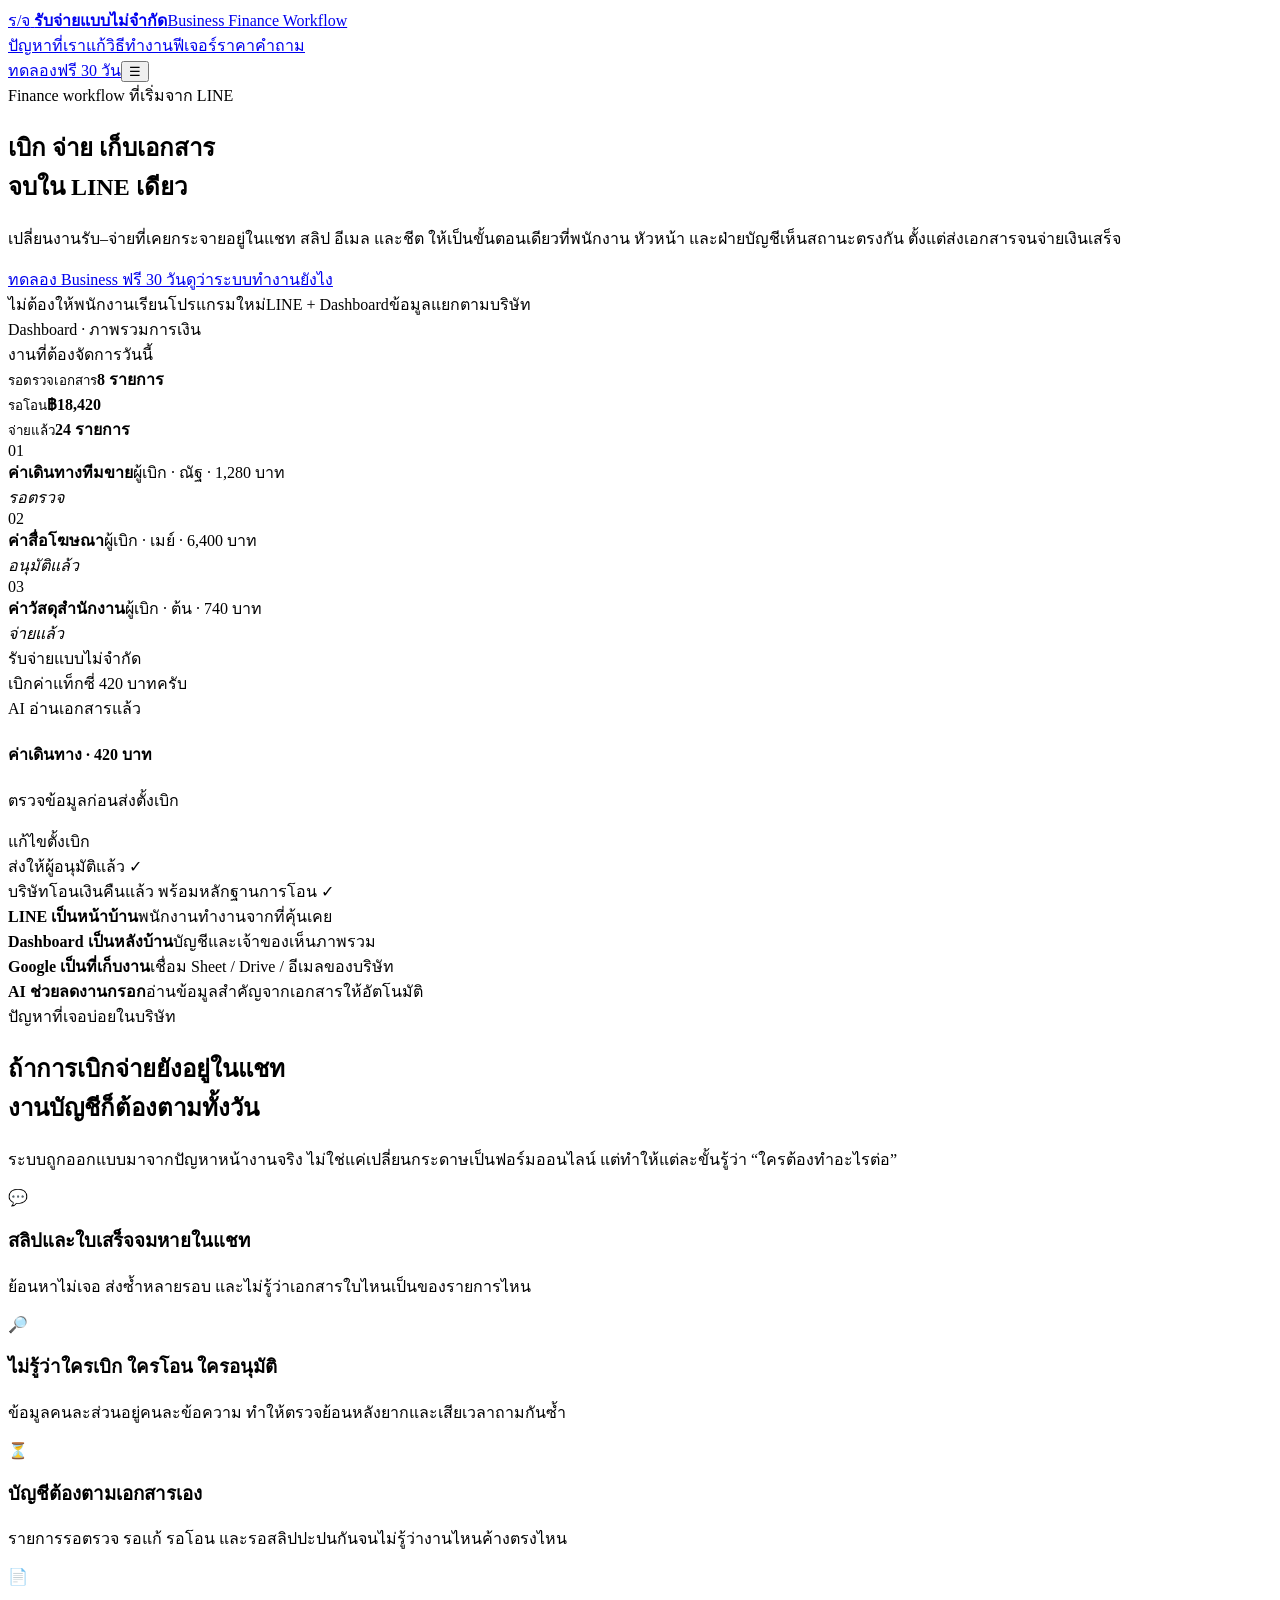
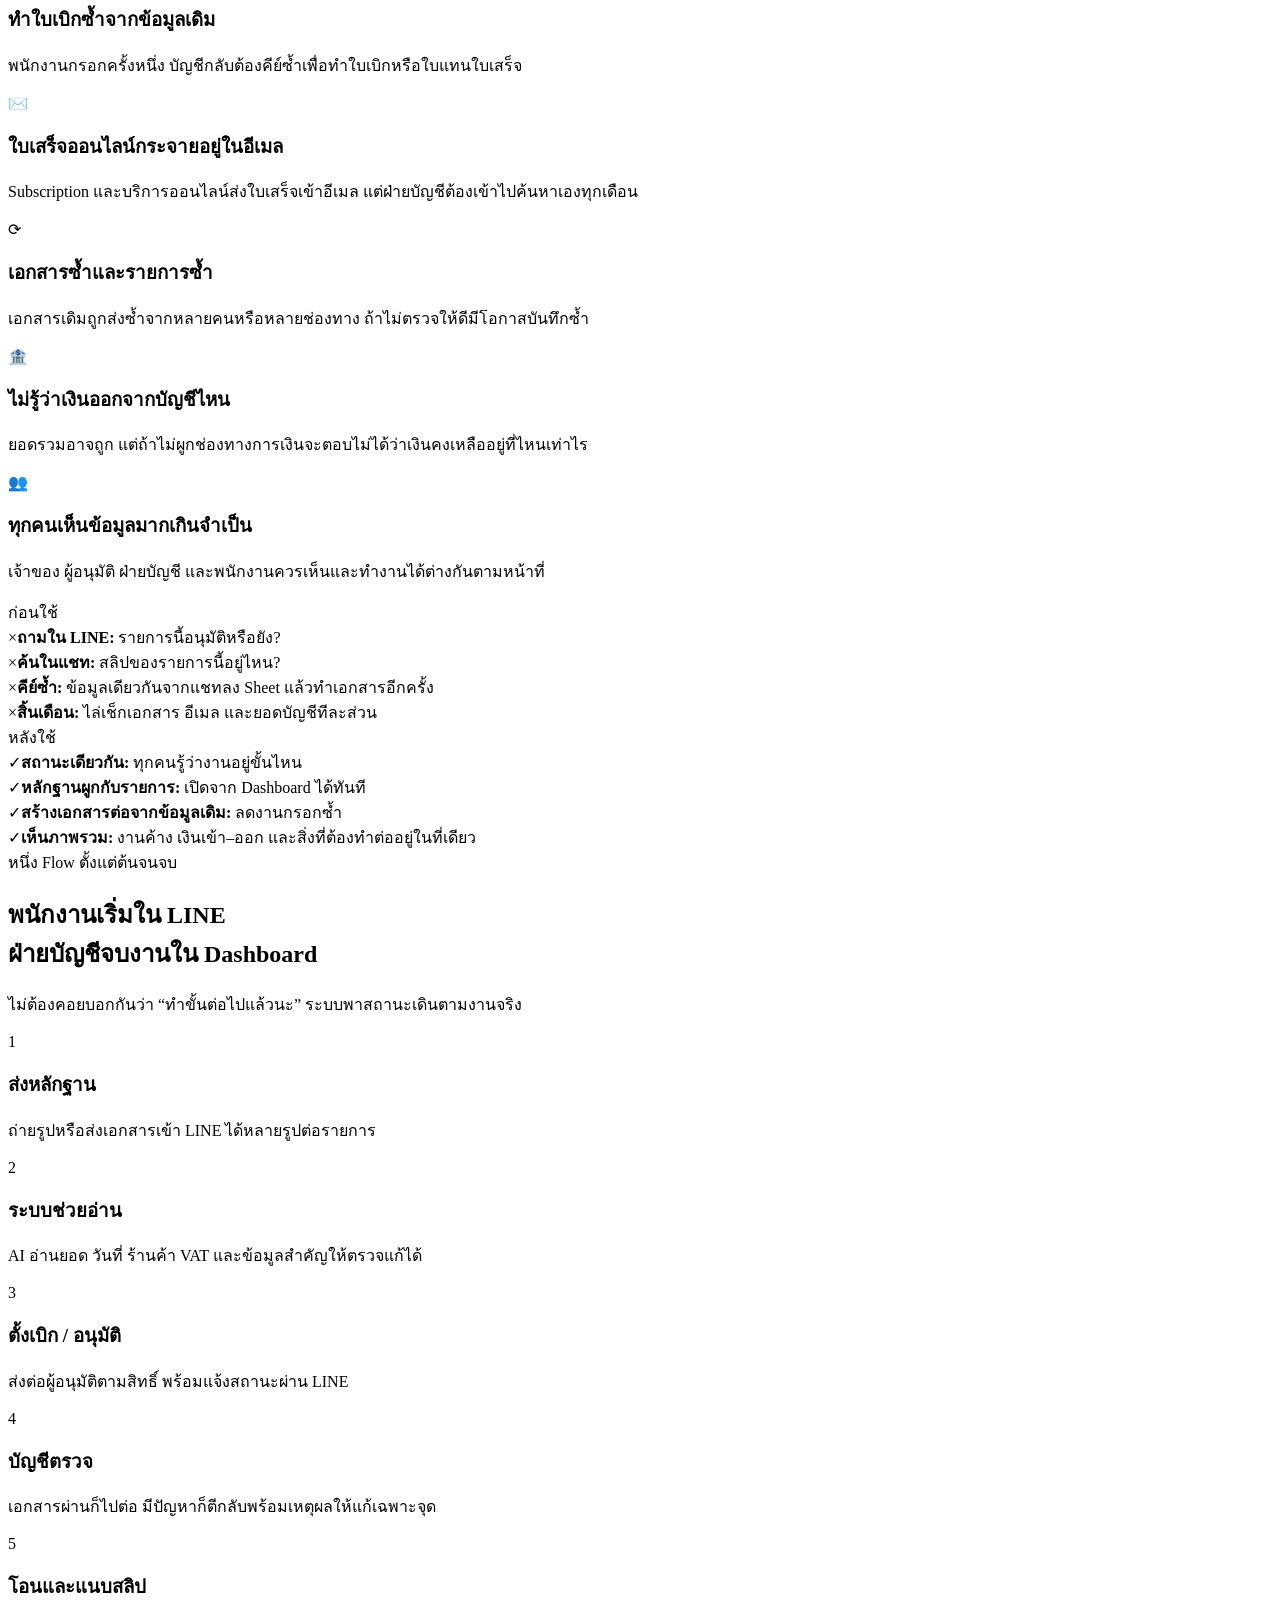
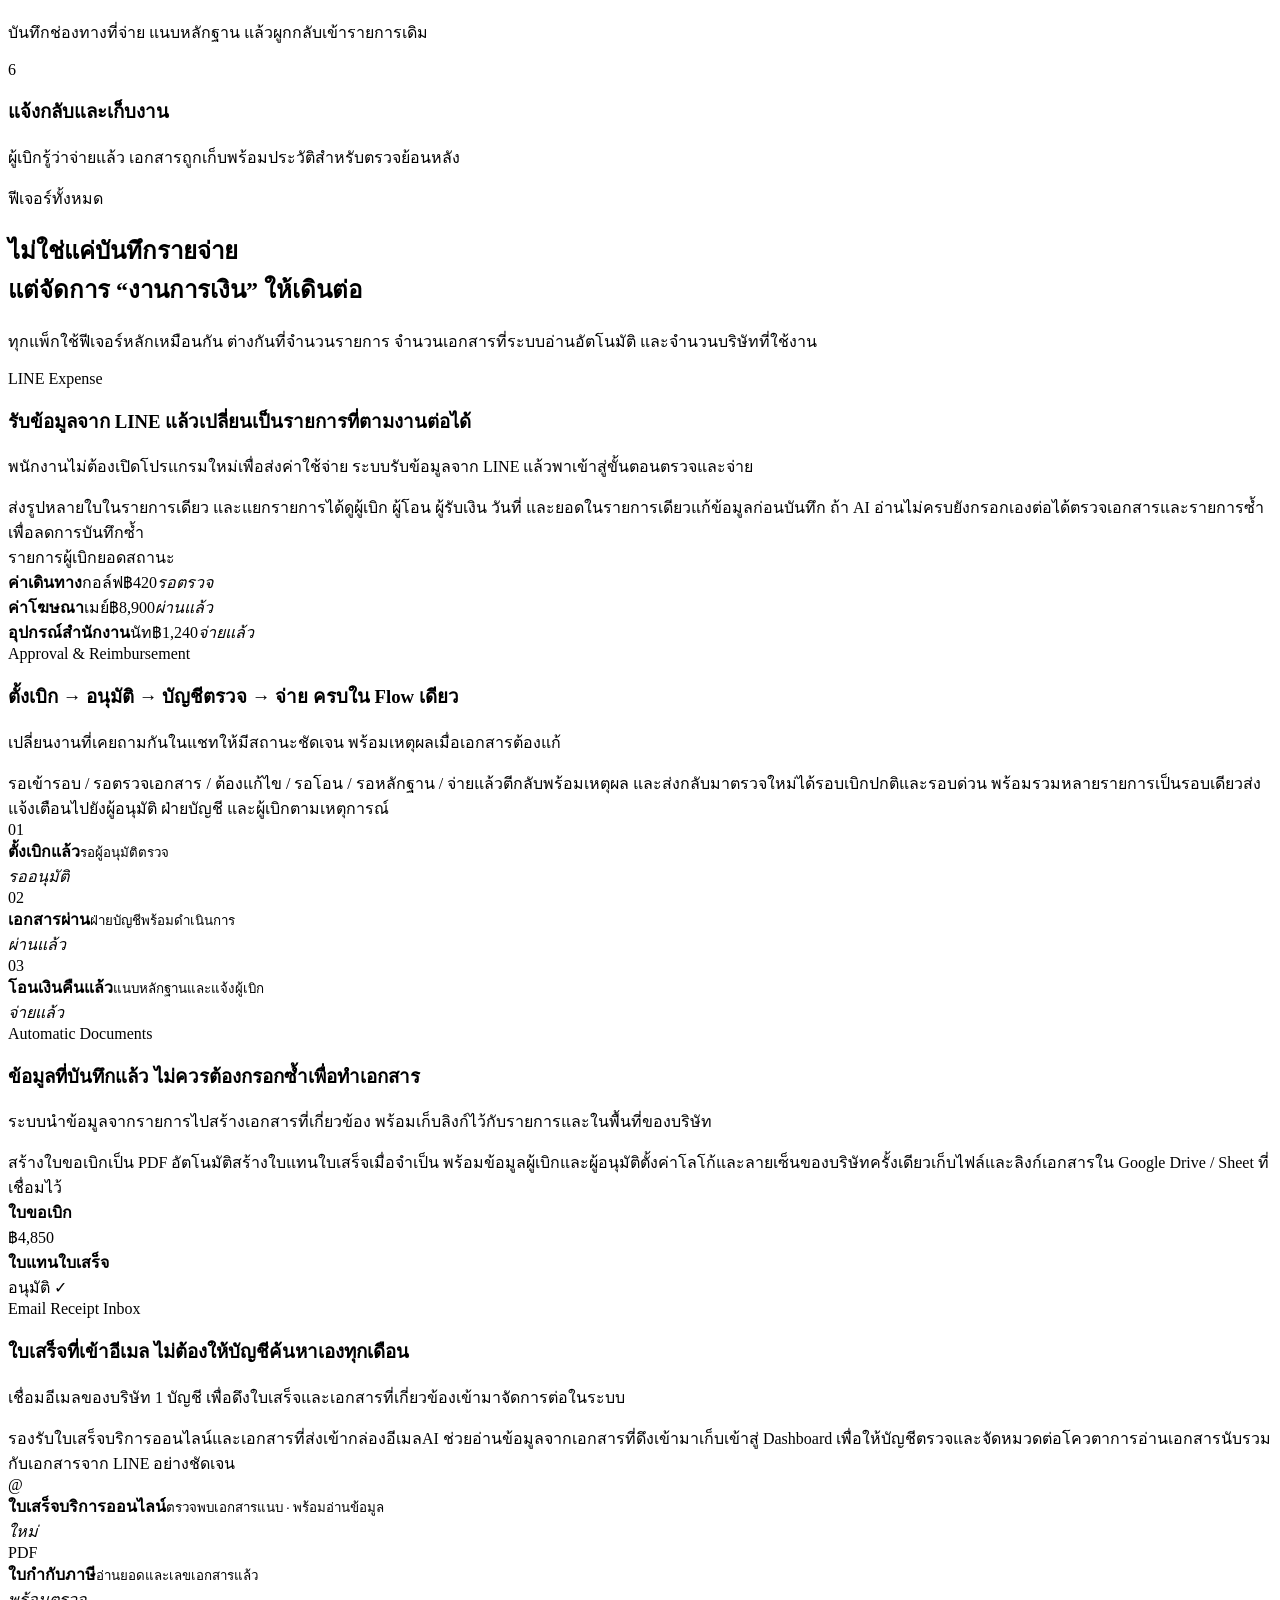
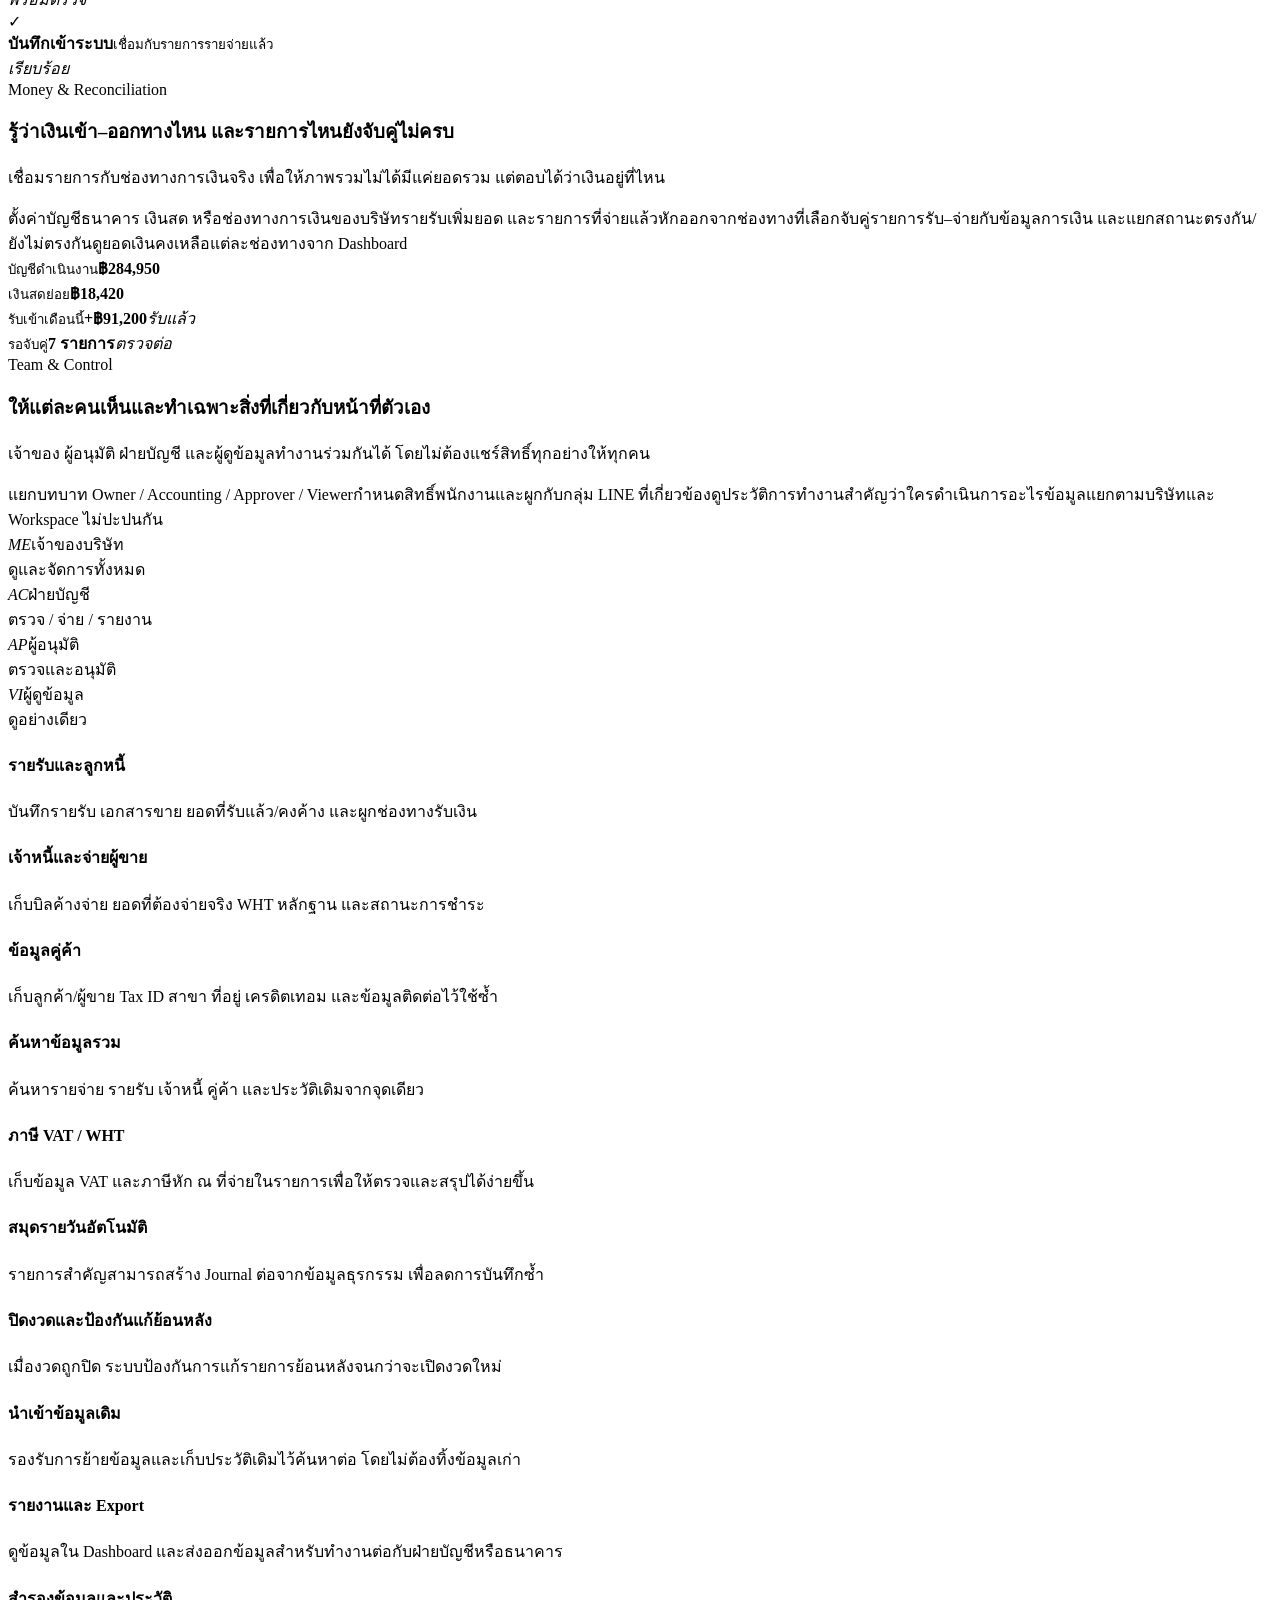
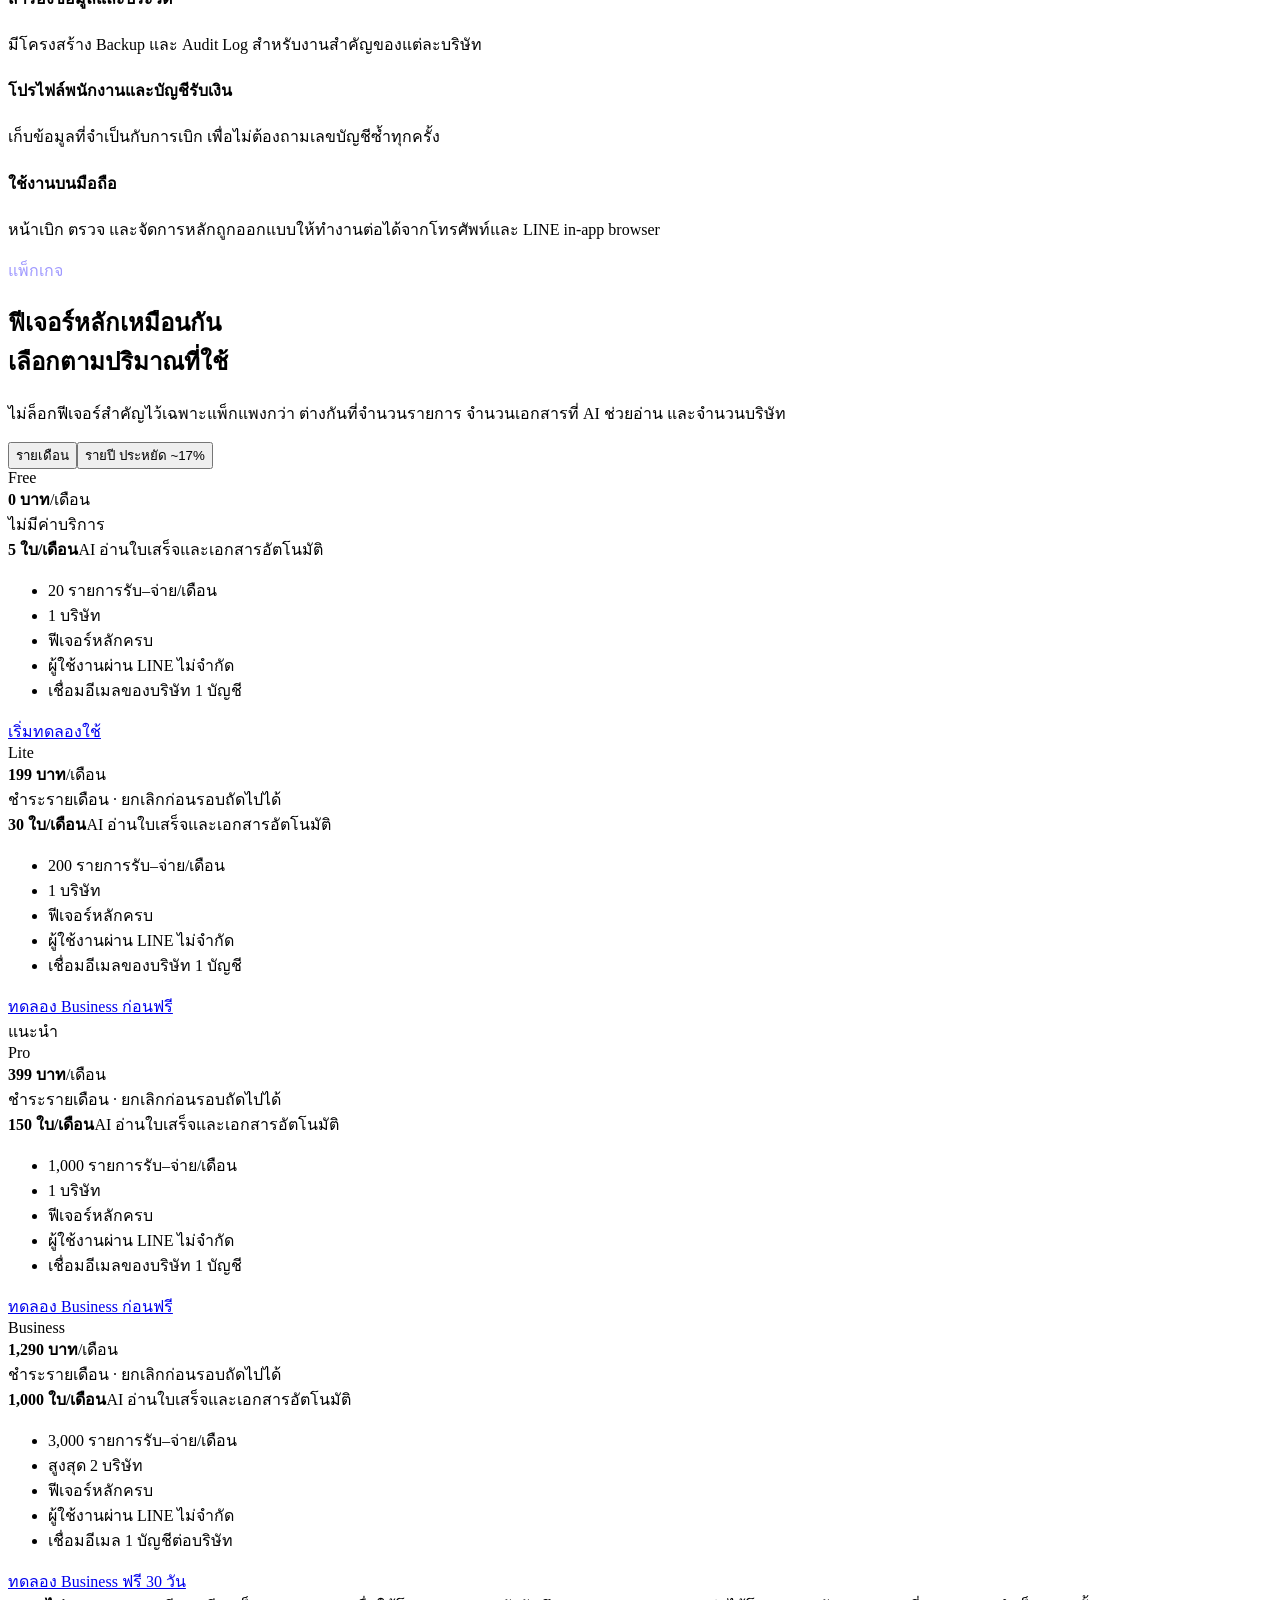
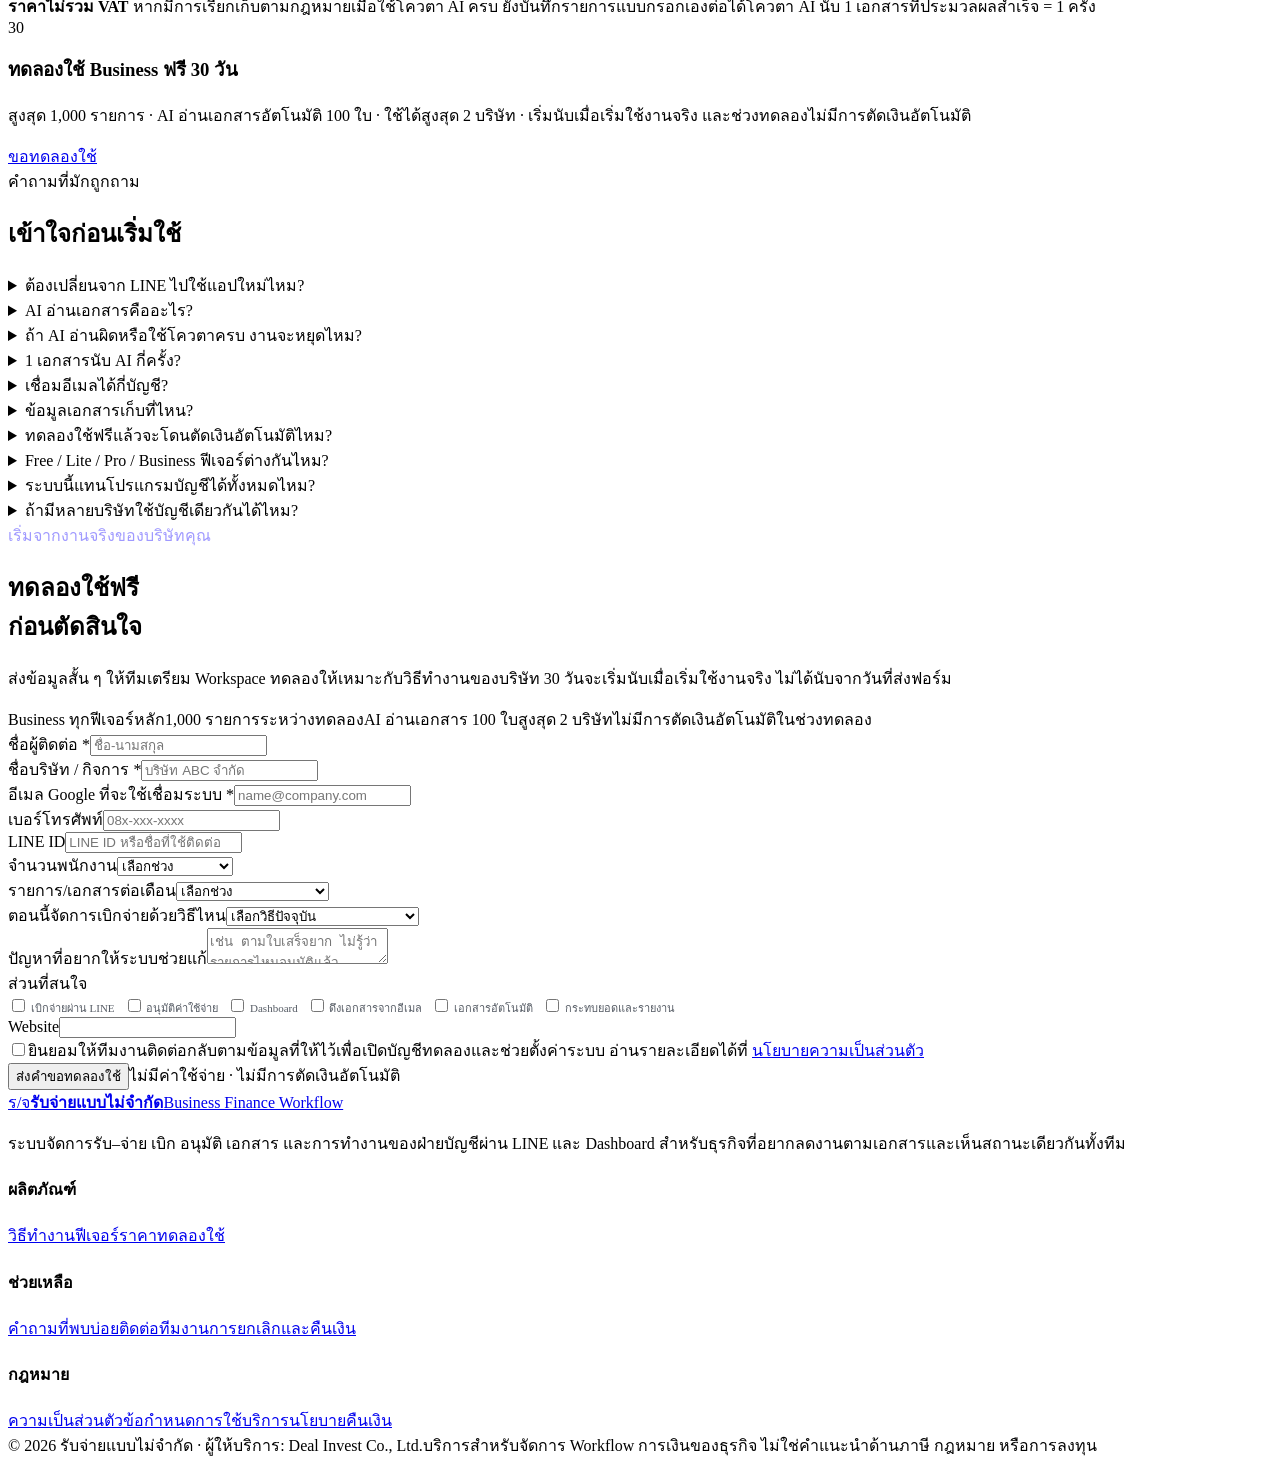
==== index.html @ 07e8fe78 "Add files via upload" ====
<!doctype html>
<html lang="th">
<head>
<meta charset="utf-8">
<meta name="viewport" content="width=device-width,initial-scale=1">
<meta name="theme-color" content="#f6f7fb">
<title>รับจ่ายแบบไม่จำกัด — เบิก จ่าย เก็บเอกสาร จบใน LINE</title>
<meta name="description" content="ระบบจัดการรับ–จ่ายและเบิกค่าใช้จ่ายสำหรับธุรกิจ ผ่าน LINE พร้อม AI อ่านเอกสาร อนุมัติ บัญชีตรวจ จ่ายเงิน เก็บหลักฐาน กระทบยอด และ Dashboard ในระบบเดียว">
<link rel="icon" href="assets/favicon.svg" type="image/svg+xml">
<link rel="stylesheet" href="assets/site.css">
<meta property="og:title" content="รับจ่ายแบบไม่จำกัด — เบิก จ่าย เก็บเอกสาร จบใน LINE">
<meta property="og:description" content="จากแชทที่ตามสลิปและใบเสร็จไม่จบ ให้กลายเป็น Workflow รับ–จ่ายที่ทุกคนเห็นสถานะเดียวกัน">
<meta property="og:type" content="website">
<script type="application/ld+json">{"@context":"https://schema.org","@type":"SoftwareApplication","name":"รับจ่ายแบบไม่จำกัด","applicationCategory":"BusinessApplication","operatingSystem":"Web, LINE","description":"ระบบจัดการรับ–จ่ายและเบิกค่าใช้จ่ายสำหรับธุรกิจ ผ่าน LINE และ Dashboard","offers":[{"@type":"Offer","name":"Free","price":"0","priceCurrency":"THB"},{"@type":"Offer","name":"Lite","price":"199","priceCurrency":"THB"},{"@type":"Offer","name":"Pro","price":"399","priceCurrency":"THB"},{"@type":"Offer","name":"Business","price":"1290","priceCurrency":"THB"}]}</script>
</head>
<body>
<header class="topbar">
  <div class="container nav">
    <a class="brand" href="#top" aria-label="รับจ่ายแบบไม่จำกัด หน้าแรก">
      <span class="brand-mark">ร/จ</span>
      <span class="brand-copy"><strong>รับจ่ายแบบไม่จำกัด</strong><span>Business Finance Workflow</span></span>
    </a>
    <nav class="nav-links" aria-label="เมนูหลัก">
      <a href="#problems">ปัญหาที่เราแก้</a><a href="#how">วิธีทำงาน</a><a href="#features">ฟีเจอร์</a><a href="#pricing">ราคา</a><a href="#faq">คำถาม</a>
    </nav>
    <div class="nav-actions"><a class="btn primary" href="#trial">ทดลองฟรี 30 วัน</a><button class="btn menu-btn" data-menu aria-label="เปิดเมนู">☰</button></div>
  </div>
</header>
<main id="top">
<section class="hero">
  <div class="container hero-grid">
    <div>
      <div class="eyebrow">Finance workflow ที่เริ่มจาก LINE</div>
      <h1>เบิก จ่าย เก็บเอกสาร<br><span class="accent">จบใน LINE เดียว</span></h1>
      <p class="hero-copy">เปลี่ยนงานรับ–จ่ายที่เคยกระจายอยู่ในแชท สลิป อีเมล และชีต ให้เป็นขั้นตอนเดียวที่พนักงาน หัวหน้า และฝ่ายบัญชีเห็นสถานะตรงกัน ตั้งแต่ส่งเอกสารจนจ่ายเงินเสร็จ</p>
      <div class="hero-actions"><a class="btn accent" href="#trial">ทดลอง Business ฟรี 30 วัน</a><a class="btn" href="#how">ดูว่าระบบทำงานยังไง</a></div>
      <div class="hero-note"><span>ไม่ต้องให้พนักงานเรียนโปรแกรมใหม่</span><span>LINE + Dashboard</span><span>ข้อมูลแยกตามบริษัท</span></div>
    </div>
    <div class="hero-visual" aria-label="ตัวอย่างการทำงานของระบบ">
      <div class="hero-glow"></div>
      <div class="app-window">
        <div class="app-top"><i class="app-dot"></i><i class="app-dot"></i><i class="app-dot"></i><span class="app-label">Dashboard · ภาพรวมการเงิน</span></div>
        <div class="app-body"><aside class="app-side"><div class="side-brand"></div><div class="side-line on"></div><div class="side-line"></div><div class="side-line"></div><div class="side-line"></div><div class="side-line"></div></aside><div class="app-main"><div class="app-title">งานที่ต้องจัดการวันนี้</div><div class="stats"><div class="stat"><small>รอตรวจเอกสาร</small><b>8 รายการ</b></div><div class="stat"><small>รอโอน</small><b>฿18,420</b></div><div class="stat"><small>จ่ายแล้ว</small><b>24 รายการ</b></div></div><div class="flow-list"><div class="flow-row"><div class="flow-icon">01</div><div><strong>ค่าเดินทางทีมขาย</strong><span>ผู้เบิก · ณัฐ · 1,280 บาท</span></div><i class="status">รอตรวจ</i></div><div class="flow-row"><div class="flow-icon">02</div><div><strong>ค่าสื่อโฆษณา</strong><span>ผู้เบิก · เมย์ · 6,400 บาท</span></div><i class="status">อนุมัติแล้ว</i></div><div class="flow-row"><div class="flow-icon">03</div><div><strong>ค่าวัสดุสำนักงาน</strong><span>ผู้เบิก · ต้น · 740 บาท</span></div><i class="status">จ่ายแล้ว</i></div></div></div></div>
      </div>
      <div class="phone"><div class="phone-screen"><div class="phone-head">รับจ่ายแบบไม่จำกัด</div><div class="chat"><div class="bubble me">เบิกค่าแท็กซี่ 420 บาทครับ</div><div class="bot-card"><span class="tag">AI อ่านเอกสารแล้ว</span><h4>ค่าเดินทาง · 420 บาท</h4><p>ตรวจข้อมูลก่อนส่งตั้งเบิก</p><div class="bot-buttons"><span>แก้ไข</span><span>ตั้งเบิก</span></div></div><div class="bubble">ส่งให้ผู้อนุมัติแล้ว ✓</div><div class="bubble">บริษัทโอนเงินคืนแล้ว พร้อมหลักฐานการโอน ✓</div></div></div></div>
    </div>
  </div>
</section>
<section class="trust-strip"><div class="container trust-box reveal"><div class="trust-item"><b>LINE เป็นหน้าบ้าน</b><span>พนักงานทำงานจากที่คุ้นเคย</span></div><div class="trust-item"><b>Dashboard เป็นหลังบ้าน</b><span>บัญชีและเจ้าของเห็นภาพรวม</span></div><div class="trust-item"><b>Google เป็นที่เก็บงาน</b><span>เชื่อม Sheet / Drive / อีเมลของบริษัท</span></div><div class="trust-item"><b>AI ช่วยลดงานกรอก</b><span>อ่านข้อมูลสำคัญจากเอกสารให้อัตโนมัติ</span></div></div></section>

<section class="section" id="problems">
  <div class="container">
    <div class="section-head"><div class="eyebrow">ปัญหาที่เจอบ่อยในบริษัท</div><h2>ถ้าการเบิกจ่ายยังอยู่ในแชท<br>งานบัญชีก็ต้องตามทั้งวัน</h2><p class="lead">ระบบถูกออกแบบมาจากปัญหาหน้างานจริง ไม่ใช่แค่เปลี่ยนกระดาษเป็นฟอร์มออนไลน์ แต่ทำให้แต่ละขั้นรู้ว่า “ใครต้องทำอะไรต่อ”</p></div>
    <div class="problem-grid">
      <article class="problem-card reveal"><div class="problem-icon">💬</div><h3>สลิปและใบเสร็จจมหายในแชท</h3><p>ย้อนหาไม่เจอ ส่งซ้ำหลายรอบ และไม่รู้ว่าเอกสารใบไหนเป็นของรายการไหน</p></article>
      <article class="problem-card reveal"><div class="problem-icon">🔎</div><h3>ไม่รู้ว่าใครเบิก ใครโอน ใครอนุมัติ</h3><p>ข้อมูลคนละส่วนอยู่คนละข้อความ ทำให้ตรวจย้อนหลังยากและเสียเวลาถามกันซ้ำ</p></article>
      <article class="problem-card reveal"><div class="problem-icon">⏳</div><h3>บัญชีต้องตามเอกสารเอง</h3><p>รายการรอตรวจ รอแก้ รอโอน และรอสลิปปะปนกันจนไม่รู้ว่างานไหนค้างตรงไหน</p></article>
      <article class="problem-card reveal"><div class="problem-icon">📄</div><h3>ทำใบเบิกซ้ำจากข้อมูลเดิม</h3><p>พนักงานกรอกครั้งหนึ่ง บัญชีกลับต้องคีย์ซ้ำเพื่อทำใบเบิกหรือใบแทนใบเสร็จ</p></article>
      <article class="problem-card reveal"><div class="problem-icon">✉️</div><h3>ใบเสร็จออนไลน์กระจายอยู่ในอีเมล</h3><p>Subscription และบริการออนไลน์ส่งใบเสร็จเข้าอีเมล แต่ฝ่ายบัญชีต้องเข้าไปค้นหาเองทุกเดือน</p></article>
      <article class="problem-card reveal"><div class="problem-icon">⟳</div><h3>เอกสารซ้ำและรายการซ้ำ</h3><p>เอกสารเดิมถูกส่งซ้ำจากหลายคนหรือหลายช่องทาง ถ้าไม่ตรวจให้ดีมีโอกาสบันทึกซ้ำ</p></article>
      <article class="problem-card reveal"><div class="problem-icon">🏦</div><h3>ไม่รู้ว่าเงินออกจากบัญชีไหน</h3><p>ยอดรวมอาจถูก แต่ถ้าไม่ผูกช่องทางการเงินจะตอบไม่ได้ว่าเงินคงเหลืออยู่ที่ไหนเท่าไร</p></article>
      <article class="problem-card reveal"><div class="problem-icon">👥</div><h3>ทุกคนเห็นข้อมูลมากเกินจำเป็น</h3><p>เจ้าของ ผู้อนุมัติ ฝ่ายบัญชี และพนักงานควรเห็นและทำงานได้ต่างกันตามหน้าที่</p></article>
    </div>
    <div class="before-after reveal"><div><div class="ba-title">ก่อนใช้</div><div class="ba-list"><div class="ba-item"><span class="ba-mark">×</span><span><b>ถามใน LINE:</b> รายการนี้อนุมัติหรือยัง?</span></div><div class="ba-item"><span class="ba-mark">×</span><span><b>ค้นในแชท:</b> สลิปของรายการนี้อยู่ไหน?</span></div><div class="ba-item"><span class="ba-mark">×</span><span><b>คีย์ซ้ำ:</b> ข้อมูลเดียวกันจากแชทลง Sheet แล้วทำเอกสารอีกครั้ง</span></div><div class="ba-item"><span class="ba-mark">×</span><span><b>สิ้นเดือน:</b> ไล่เช็กเอกสาร อีเมล และยอดบัญชีทีละส่วน</span></div></div></div><div class="after"><div class="ba-title">หลังใช้</div><div class="ba-list"><div class="ba-item"><span class="ba-mark">✓</span><span><b>สถานะเดียวกัน:</b> ทุกคนรู้ว่างานอยู่ขั้นไหน</span></div><div class="ba-item"><span class="ba-mark">✓</span><span><b>หลักฐานผูกกับรายการ:</b> เปิดจาก Dashboard ได้ทันที</span></div><div class="ba-item"><span class="ba-mark">✓</span><span><b>สร้างเอกสารต่อจากข้อมูลเดิม:</b> ลดงานกรอกซ้ำ</span></div><div class="ba-item"><span class="ba-mark">✓</span><span><b>เห็นภาพรวม:</b> งานค้าง เงินเข้า–ออก และสิ่งที่ต้องทำต่ออยู่ในที่เดียว</span></div></div></div></div>
  </div>
</section>

<section class="section compact" id="how">
  <div class="container">
    <div class="section-head center"><div class="eyebrow">หนึ่ง Flow ตั้งแต่ต้นจนจบ</div><h2>พนักงานเริ่มใน LINE<br>ฝ่ายบัญชีจบงานใน Dashboard</h2><p class="lead">ไม่ต้องคอยบอกกันว่า “ทำขั้นต่อไปแล้วนะ” ระบบพาสถานะเดินตามงานจริง</p></div>
    <div class="steps">
      <article class="step reveal"><div class="step-num">1</div><h3>ส่งหลักฐาน</h3><p>ถ่ายรูปหรือส่งเอกสารเข้า LINE ได้หลายรูปต่อรายการ</p></article>
      <article class="step reveal"><div class="step-num">2</div><h3>ระบบช่วยอ่าน</h3><p>AI อ่านยอด วันที่ ร้านค้า VAT และข้อมูลสำคัญให้ตรวจแก้ได้</p></article>
      <article class="step reveal"><div class="step-num">3</div><h3>ตั้งเบิก / อนุมัติ</h3><p>ส่งต่อผู้อนุมัติตามสิทธิ์ พร้อมแจ้งสถานะผ่าน LINE</p></article>
      <article class="step reveal"><div class="step-num">4</div><h3>บัญชีตรวจ</h3><p>เอกสารผ่านก็ไปต่อ มีปัญหาก็ตีกลับพร้อมเหตุผลให้แก้เฉพาะจุด</p></article>
      <article class="step reveal"><div class="step-num">5</div><h3>โอนและแนบสลิป</h3><p>บันทึกช่องทางที่จ่าย แนบหลักฐาน แล้วผูกกลับเข้ารายการเดิม</p></article>
      <article class="step reveal"><div class="step-num">6</div><h3>แจ้งกลับและเก็บงาน</h3><p>ผู้เบิกรู้ว่าจ่ายแล้ว เอกสารถูกเก็บพร้อมประวัติสำหรับตรวจย้อนหลัง</p></article>
    </div>
  </div>
</section>

<section class="section" id="features">
  <div class="container">
    <div class="section-head"><div class="eyebrow">ฟีเจอร์ทั้งหมด</div><h2>ไม่ใช่แค่บันทึกรายจ่าย<br>แต่จัดการ “งานการเงิน” ให้เดินต่อ</h2><p class="lead">ทุกแพ็กใช้ฟีเจอร์หลักเหมือนกัน ต่างกันที่จำนวนรายการ จำนวนเอกสารที่ระบบอ่านอัตโนมัติ และจำนวนบริษัทที่ใช้งาน</p></div>
    <div class="feature-stack">
      <article class="feature-band reveal"><div class="feature-copy"><div class="eyebrow">LINE Expense</div><h3>รับข้อมูลจาก LINE แล้วเปลี่ยนเป็นรายการที่ตามงานต่อได้</h3><p>พนักงานไม่ต้องเปิดโปรแกรมใหม่เพื่อส่งค่าใช้จ่าย ระบบรับข้อมูลจาก LINE แล้วพาเข้าสู่ขั้นตอนตรวจและจ่าย</p><div class="checks"><span class="check">ส่งรูปหลายใบในรายการเดียว และแยกรายการได้</span><span class="check">ดูผู้เบิก ผู้โอน ผู้รับเงิน วันที่ และยอดในรายการเดียว</span><span class="check">แก้ข้อมูลก่อนบันทึก ถ้า AI อ่านไม่ครบยังกรอกเองต่อได้</span><span class="check">ตรวจเอกสารและรายการซ้ำเพื่อลดการบันทึกซ้ำ</span></div></div><div class="feature-ui"><div class="mini-table"><div class="mini-table-head"><span>รายการ</span><span>ผู้เบิก</span><span>ยอด</span><span>สถานะ</span></div><div class="mini-table-row"><b>ค่าเดินทาง</b><span>กอล์ฟ</span><span>฿420</span><i class="pill">รอตรวจ</i></div><div class="mini-table-row"><b>ค่าโฆษณา</b><span>เมย์</span><span>฿8,900</span><i class="pill green">ผ่านแล้ว</i></div><div class="mini-table-row"><b>อุปกรณ์สำนักงาน</b><span>นัท</span><span>฿1,240</span><i class="pill green">จ่ายแล้ว</i></div></div></div></article>

      <article class="feature-band reveal"><div class="feature-copy"><div class="eyebrow">Approval & Reimbursement</div><h3>ตั้งเบิก → อนุมัติ → บัญชีตรวจ → จ่าย ครบใน Flow เดียว</h3><p>เปลี่ยนงานที่เคยถามกันในแชทให้มีสถานะชัดเจน พร้อมเหตุผลเมื่อเอกสารต้องแก้</p><div class="checks"><span class="check">รอเข้ารอบ / รอตรวจเอกสาร / ต้องแก้ไข / รอโอน / รอหลักฐาน / จ่ายแล้ว</span><span class="check">ตีกลับพร้อมเหตุผล และส่งกลับมาตรวจใหม่ได้</span><span class="check">รอบเบิกปกติและรอบด่วน พร้อมรวมหลายรายการเป็นรอบเดียว</span><span class="check">ส่งแจ้งเตือนไปยังผู้อนุมัติ ฝ่ายบัญชี และผู้เบิกตามเหตุการณ์</span></div></div><div class="feature-ui"><div class="mail-ui"><div class="mail-row"><div class="mail-logo">01</div><div><strong>ตั้งเบิกแล้ว</strong><small>รอผู้อนุมัติตรวจ</small></div><i class="pill">รออนุมัติ</i></div><div class="mail-row"><div class="mail-logo">02</div><div><strong>เอกสารผ่าน</strong><small>ฝ่ายบัญชีพร้อมดำเนินการ</small></div><i class="pill green">ผ่านแล้ว</i></div><div class="mail-row"><div class="mail-logo">03</div><div><strong>โอนเงินคืนแล้ว</strong><small>แนบหลักฐานและแจ้งผู้เบิก</small></div><i class="pill green">จ่ายแล้ว</i></div></div></div></article>

      <article class="feature-band reveal"><div class="feature-copy"><div class="eyebrow">Automatic Documents</div><h3>ข้อมูลที่บันทึกแล้ว ไม่ควรต้องกรอกซ้ำเพื่อทำเอกสาร</h3><p>ระบบนำข้อมูลจากรายการไปสร้างเอกสารที่เกี่ยวข้อง พร้อมเก็บลิงก์ไว้กับรายการและในพื้นที่ของบริษัท</p><div class="checks"><span class="check">สร้างใบขอเบิกเป็น PDF อัตโนมัติ</span><span class="check">สร้างใบแทนใบเสร็จเมื่อจำเป็น พร้อมข้อมูลผู้เบิกและผู้อนุมัติ</span><span class="check">ตั้งค่าโลโก้และลายเซ็นของบริษัทครั้งเดียว</span><span class="check">เก็บไฟล์และลิงก์เอกสารใน Google Drive / Sheet ที่เชื่อมไว้</span></div></div><div class="feature-ui"><div class="doc-stack"><div class="doc"><div class="doc-logo"></div><b>ใบขอเบิก</b><div class="doc-line"></div><div class="doc-line w"></div><div class="doc-line"></div><div class="doc-amount">฿4,850</div></div><div class="doc"><div class="doc-logo"></div><b>ใบแทนใบเสร็จ</b><div class="doc-line w"></div><div class="doc-line"></div><div class="doc-line w"></div><div class="doc-amount">อนุมัติ ✓</div></div></div></div></article>

      <article class="feature-band reveal"><div class="feature-copy"><div class="eyebrow">Email Receipt Inbox</div><h3>ใบเสร็จที่เข้าอีเมล ไม่ต้องให้บัญชีค้นหาเองทุกเดือน</h3><p>เชื่อมอีเมลของบริษัท 1 บัญชี เพื่อดึงใบเสร็จและเอกสารที่เกี่ยวข้องเข้ามาจัดการต่อในระบบ</p><div class="checks"><span class="check">รองรับใบเสร็จบริการออนไลน์และเอกสารที่ส่งเข้ากล่องอีเมล</span><span class="check">AI ช่วยอ่านข้อมูลจากเอกสารที่ดึงเข้ามา</span><span class="check">เก็บเข้าสู่ Dashboard เพื่อให้บัญชีตรวจและจัดหมวดต่อ</span><span class="check">โควตาการอ่านเอกสารนับรวมกับเอกสารจาก LINE อย่างชัดเจน</span></div></div><div class="feature-ui"><div class="mail-ui"><div class="mail-row"><div class="mail-logo">@</div><div><strong>ใบเสร็จบริการออนไลน์</strong><small>ตรวจพบเอกสารแนบ · พร้อมอ่านข้อมูล</small></div><i class="pill">ใหม่</i></div><div class="mail-row"><div class="mail-logo">PDF</div><div><strong>ใบกำกับภาษี</strong><small>อ่านยอดและเลขเอกสารแล้ว</small></div><i class="pill green">พร้อมตรวจ</i></div><div class="mail-row"><div class="mail-logo">✓</div><div><strong>บันทึกเข้าระบบ</strong><small>เชื่อมกับรายการรายจ่ายแล้ว</small></div><i class="pill green">เรียบร้อย</i></div></div></div></article>

      <article class="feature-band reveal"><div class="feature-copy"><div class="eyebrow">Money & Reconciliation</div><h3>รู้ว่าเงินเข้า–ออกทางไหน และรายการไหนยังจับคู่ไม่ครบ</h3><p>เชื่อมรายการกับช่องทางการเงินจริง เพื่อให้ภาพรวมไม่ได้มีแค่ยอดรวม แต่ตอบได้ว่าเงินอยู่ที่ไหน</p><div class="checks"><span class="check">ตั้งค่าบัญชีธนาคาร เงินสด หรือช่องทางการเงินของบริษัท</span><span class="check">รายรับเพิ่มยอด และรายการที่จ่ายแล้วหักออกจากช่องทางที่เลือก</span><span class="check">จับคู่รายการรับ–จ่ายกับข้อมูลการเงิน และแยกสถานะตรงกัน/ยังไม่ตรงกัน</span><span class="check">ดูยอดเงินคงเหลือแต่ละช่องทางจาก Dashboard</span></div></div><div class="feature-ui"><div class="account-ui"><div class="account-card"><small>บัญชีดำเนินงาน</small><strong>฿284,950</strong><div class="account-bar"></div></div><div class="account-card"><small>เงินสดย่อย</small><strong>฿18,420</strong><div class="account-bar"></div></div><div class="account-card"><small>รับเข้าเดือนนี้</small><strong>+฿91,200</strong><i class="pill green">รับแล้ว</i></div><div class="account-card"><small>รอจับคู่</small><strong>7 รายการ</strong><i class="pill">ตรวจต่อ</i></div></div></div></article>

      <article class="feature-band reveal"><div class="feature-copy"><div class="eyebrow">Team & Control</div><h3>ให้แต่ละคนเห็นและทำเฉพาะสิ่งที่เกี่ยวกับหน้าที่ตัวเอง</h3><p>เจ้าของ ผู้อนุมัติ ฝ่ายบัญชี และผู้ดูข้อมูลทำงานร่วมกันได้ โดยไม่ต้องแชร์สิทธิ์ทุกอย่างให้ทุกคน</p><div class="checks"><span class="check">แยกบทบาท Owner / Accounting / Approver / Viewer</span><span class="check">กำหนดสิทธิ์พนักงานและผูกกับกลุ่ม LINE ที่เกี่ยวข้อง</span><span class="check">ดูประวัติการทำงานสำคัญว่าใครดำเนินการอะไร</span><span class="check">ข้อมูลแยกตามบริษัทและ Workspace ไม่ปะปนกัน</span></div></div><div class="feature-ui"><div class="role-ui"><div class="role-row"><div class="role-name"><i class="avatar">ME</i>เจ้าของบริษัท</div><span class="role-badge">ดูและจัดการทั้งหมด</span></div><div class="role-row"><div class="role-name"><i class="avatar">AC</i>ฝ่ายบัญชี</div><span class="role-badge">ตรวจ / จ่าย / รายงาน</span></div><div class="role-row"><div class="role-name"><i class="avatar">AP</i>ผู้อนุมัติ</div><span class="role-badge">ตรวจและอนุมัติ</span></div><div class="role-row"><div class="role-name"><i class="avatar">VI</i>ผู้ดูข้อมูล</div><span class="role-badge">ดูอย่างเดียว</span></div></div></div></article>
    </div>

    <div class="feature-index">
      <article class="reveal"><h4>รายรับและลูกหนี้</h4><p>บันทึกรายรับ เอกสารขาย ยอดที่รับแล้ว/คงค้าง และผูกช่องทางรับเงิน</p></article>
      <article class="reveal"><h4>เจ้าหนี้และจ่ายผู้ขาย</h4><p>เก็บบิลค้างจ่าย ยอดที่ต้องจ่ายจริง WHT หลักฐาน และสถานะการชำระ</p></article>
      <article class="reveal"><h4>ข้อมูลคู่ค้า</h4><p>เก็บลูกค้า/ผู้ขาย Tax ID สาขา ที่อยู่ เครดิตเทอม และข้อมูลติดต่อไว้ใช้ซ้ำ</p></article>
      <article class="reveal"><h4>ค้นหาข้อมูลรวม</h4><p>ค้นหารายจ่าย รายรับ เจ้าหนี้ คู่ค้า และประวัติเดิมจากจุดเดียว</p></article>
      <article class="reveal"><h4>ภาษี VAT / WHT</h4><p>เก็บข้อมูล VAT และภาษีหัก ณ ที่จ่ายในรายการเพื่อให้ตรวจและสรุปได้ง่ายขึ้น</p></article>
      <article class="reveal"><h4>สมุดรายวันอัตโนมัติ</h4><p>รายการสำคัญสามารถสร้าง Journal ต่อจากข้อมูลธุรกรรม เพื่อลดการบันทึกซ้ำ</p></article>
      <article class="reveal"><h4>ปิดงวดและป้องกันแก้ย้อนหลัง</h4><p>เมื่องวดถูกปิด ระบบป้องกันการแก้รายการย้อนหลังจนกว่าจะเปิดงวดใหม่</p></article>
      <article class="reveal"><h4>นำเข้าข้อมูลเดิม</h4><p>รองรับการย้ายข้อมูลและเก็บประวัติเดิมไว้ค้นหาต่อ โดยไม่ต้องทิ้งข้อมูลเก่า</p></article>
      <article class="reveal"><h4>รายงานและ Export</h4><p>ดูข้อมูลใน Dashboard และส่งออกข้อมูลสำหรับทำงานต่อกับฝ่ายบัญชีหรือธนาคาร</p></article>
      <article class="reveal"><h4>สำรองข้อมูลและประวัติ</h4><p>มีโครงสร้าง Backup และ Audit Log สำหรับงานสำคัญของแต่ละบริษัท</p></article>
      <article class="reveal"><h4>โปรไฟล์พนักงานและบัญชีรับเงิน</h4><p>เก็บข้อมูลที่จำเป็นกับการเบิก เพื่อไม่ต้องถามเลขบัญชีซ้ำทุกครั้ง</p></article>
      <article class="reveal"><h4>ใช้งานบนมือถือ</h4><p>หน้าเบิก ตรวจ และจัดการหลักถูกออกแบบให้ทำงานต่อได้จากโทรศัพท์และ LINE in-app browser</p></article>
    </div>
  </div>
</section>

<section class="section" id="pricing">
  <div class="container">
    <div class="pricing-wrap reveal">
      <div class="pricing-top"><div><div class="eyebrow" style="color:#9f99ff">แพ็กเกจ</div><h2>ฟีเจอร์หลักเหมือนกัน<br>เลือกตามปริมาณที่ใช้</h2></div><div><p>ไม่ล็อกฟีเจอร์สำคัญไว้เฉพาะแพ็กแพงกว่า ต่างกันที่จำนวนรายการ จำนวนเอกสารที่ AI ช่วยอ่าน และจำนวนบริษัท</p><div class="cycle" style="margin-top:14px"><button class="active" data-cycle="monthly">รายเดือน</button><button data-cycle="annual">รายปี <span class="save">ประหยัด ~17%</span></button></div></div></div>
      <div class="pricing-grid">
        <article class="price-card" data-price-card data-monthly="0" data-annual="0"><div class="price-name">Free</div><div class="price-value" data-price><b>0 บาท</b><span>/เดือน</span></div><div class="price-sub" data-billing-note>ไม่มีค่าบริการ</div><div class="price-quota"><strong>5 ใบ/เดือน</strong><span>AI อ่านใบเสร็จและเอกสารอัตโนมัติ</span></div><ul class="price-list"><li>20 รายการรับ–จ่าย/เดือน</li><li>1 บริษัท</li><li>ฟีเจอร์หลักครบ</li><li>ผู้ใช้งานผ่าน LINE ไม่จำกัด</li><li>เชื่อมอีเมลของบริษัท 1 บัญชี</li></ul><a class="btn" href="#trial">เริ่มทดลองใช้</a></article>
        <article class="price-card" data-price-card data-monthly="199" data-annual="1990"><div class="price-name">Lite</div><div class="price-value" data-price><b>199 บาท</b><span>/เดือน</span></div><div class="price-sub" data-billing-note>ชำระรายเดือน · ยกเลิกก่อนรอบถัดไปได้</div><div class="price-quota"><strong>30 ใบ/เดือน</strong><span>AI อ่านใบเสร็จและเอกสารอัตโนมัติ</span></div><ul class="price-list"><li>200 รายการรับ–จ่าย/เดือน</li><li>1 บริษัท</li><li>ฟีเจอร์หลักครบ</li><li>ผู้ใช้งานผ่าน LINE ไม่จำกัด</li><li>เชื่อมอีเมลของบริษัท 1 บัญชี</li></ul><a class="btn" href="#trial">ทดลอง Business ก่อนฟรี</a></article>
        <article class="price-card recommended" data-price-card data-monthly="399" data-annual="3990"><span class="price-ribbon">แนะนำ</span><div class="price-name">Pro</div><div class="price-value" data-price><b>399 บาท</b><span>/เดือน</span></div><div class="price-sub" data-billing-note>ชำระรายเดือน · ยกเลิกก่อนรอบถัดไปได้</div><div class="price-quota"><strong>150 ใบ/เดือน</strong><span>AI อ่านใบเสร็จและเอกสารอัตโนมัติ</span></div><ul class="price-list"><li>1,000 รายการรับ–จ่าย/เดือน</li><li>1 บริษัท</li><li>ฟีเจอร์หลักครบ</li><li>ผู้ใช้งานผ่าน LINE ไม่จำกัด</li><li>เชื่อมอีเมลของบริษัท 1 บัญชี</li></ul><a class="btn" href="#trial">ทดลอง Business ก่อนฟรี</a></article>
        <article class="price-card" data-price-card data-monthly="1290" data-annual="12900"><div class="price-name">Business</div><div class="price-value" data-price><b>1,290 บาท</b><span>/เดือน</span></div><div class="price-sub" data-billing-note>ชำระรายเดือน · ยกเลิกก่อนรอบถัดไปได้</div><div class="price-quota"><strong>1,000 ใบ/เดือน</strong><span>AI อ่านใบเสร็จและเอกสารอัตโนมัติ</span></div><ul class="price-list"><li>3,000 รายการรับ–จ่าย/เดือน</li><li>สูงสุด 2 บริษัท</li><li>ฟีเจอร์หลักครบ</li><li>ผู้ใช้งานผ่าน LINE ไม่จำกัด</li><li>เชื่อมอีเมล 1 บัญชีต่อบริษัท</li></ul><a class="btn" href="#trial">ทดลอง Business ฟรี 30 วัน</a></article>
      </div>
      <div class="pricing-foot"><span><b>ราคาไม่รวม VAT</b> หากมีการเรียกเก็บตามกฎหมาย</span><span>เมื่อใช้โควตา AI ครบ ยังบันทึกรายการแบบกรอกเองต่อได้</span><span>โควตา AI นับ 1 เอกสารที่ประมวลผลสำเร็จ = 1 ครั้ง</span></div>
      <div class="trial-card"><div class="trial-number">30</div><div><h3>ทดลองใช้ Business ฟรี 30 วัน</h3><p>สูงสุด 1,000 รายการ · AI อ่านเอกสารอัตโนมัติ 100 ใบ · ใช้ได้สูงสุด 2 บริษัท · เริ่มนับเมื่อเริ่มใช้งานจริง และช่วงทดลองไม่มีการตัดเงินอัตโนมัติ</p></div><a class="btn accent" href="#trial">ขอทดลองใช้</a></div>
    </div>
  </div>
</section>

<section class="section compact" id="faq">
  <div class="container"><div class="section-head center"><div class="eyebrow">คำถามที่มักถูกถาม</div><h2>เข้าใจก่อนเริ่มใช้</h2></div><div class="faq">
    <details><summary>ต้องเปลี่ยนจาก LINE ไปใช้แอปใหม่ไหม?</summary><p>ไม่จำเป็น พนักงานเริ่มส่งข้อมูลและทำงานหลายขั้นจาก LINE ได้ ส่วนเจ้าของและฝ่ายบัญชีใช้ Dashboard สำหรับตรวจ จ่าย รายงาน และตั้งค่าระบบ</p></details>
    <details><summary>AI อ่านเอกสารคืออะไร?</summary><p>เมื่อส่งใบเสร็จ สลิป หรือเอกสาร ระบบช่วยอ่านข้อมูลสำคัญ เช่น ยอดเงิน วันที่ ร้านค้า และข้อมูลภาษี เพื่อลดการกรอกเอง ผู้ใช้ยังตรวจและแก้ไขก่อนบันทึกได้</p></details>
    <details><summary>ถ้า AI อ่านผิดหรือใช้โควตาครบ งานจะหยุดไหม?</summary><p>ไม่หยุด หากข้อมูลไม่ครบสามารถแก้หรือกรอกเองได้ และเมื่อโควตา AI ของเดือนนั้นเต็ม รายการยังบันทึกแบบ Manual ต่อได้</p></details>
    <details><summary>1 เอกสารนับ AI กี่ครั้ง?</summary><p>หลักการคือเอกสารหนึ่งชุดที่ประมวลผลสำเร็จคิดหนึ่งครั้ง การ Retry หรือ Fallback ภายในกระบวนการอ่านครั้งเดียวไม่คิดซ้ำ</p></details>
    <details><summary>เชื่อมอีเมลได้กี่บัญชี?</summary><p>ระบบปัจจุบันเชื่อมอีเมลของบริษัทได้ 1 บัญชีต่อบริษัท เพื่อดึงใบเสร็จและเอกสารเข้ามาจัดการอัตโนมัติ</p></details>
    <details><summary>ข้อมูลเอกสารเก็บที่ไหน?</summary><p>ระบบทำงานร่วมกับ Google Sheet และ Google Drive ของบริษัทที่เชื่อมไว้ รวมถึงข้อมูลสถานะที่จำเป็นต่อการทำงานของระบบ</p></details>
    <details><summary>ทดลองใช้ฟรีแล้วจะโดนตัดเงินอัตโนมัติไหม?</summary><p>ไม่ ช่วงทดลอง 30 วันไม่มีการตัดเงินอัตโนมัติ การเริ่มแพ็กเกจแบบชำระเงินจริงต้องมีขั้นตอนยืนยันการชำระเงิน</p></details>
    <details><summary>Free / Lite / Pro / Business ฟีเจอร์ต่างกันไหม?</summary><p>ฟีเจอร์หลักเหมือนกัน ความต่างหลักคือจำนวนรายการต่อเดือน จำนวนเอกสารที่ AI อ่านให้อัตโนมัติ และจำนวนบริษัทที่ใช้งานได้</p></details>
    <details><summary>ระบบนี้แทนโปรแกรมบัญชีได้ทั้งหมดไหม?</summary><p>ระบบเน้นจัดการงานรับ–จ่าย เอกสาร การอนุมัติ การจ่าย และงานบัญชีหลังบ้านบางส่วน เพื่อให้ข้อมูลพร้อมทำงานต่อ การยื่นภาษีหรือหน้าที่ตามกฎหมายควรดำเนินการตามกระบวนการของบริษัทและผู้ทำบัญชีของคุณ</p></details>
    <details><summary>ถ้ามีหลายบริษัทใช้บัญชีเดียวกันได้ไหม?</summary><p>Business รองรับสูงสุด 2 บริษัท โดยข้อมูลและ Workspace แยกจากกัน แพ็กอื่นรองรับ 1 บริษัท</p></details>
  </div></div>
</section>

<section class="section trial-section" id="trial">
  <div class="container"><div class="trial-form-wrap reveal"><div class="trial-copy-panel"><div class="eyebrow" style="color:#9f99ff">เริ่มจากงานจริงของบริษัทคุณ</div><h2>ทดลองใช้ฟรี<br>ก่อนตัดสินใจ</h2><p>ส่งข้อมูลสั้น ๆ ให้ทีมเตรียม Workspace ทดลองให้เหมาะกับวิธีทำงานของบริษัท 30 วันจะเริ่มนับเมื่อเริ่มใช้งานจริง ไม่ได้นับจากวันที่ส่งฟอร์ม</p><div class="trial-points"><span>Business ทุกฟีเจอร์หลัก</span><span>1,000 รายการระหว่างทดลอง</span><span>AI อ่านเอกสาร 100 ใบ</span><span>สูงสุด 2 บริษัท</span><span>ไม่มีการตัดเงินอัตโนมัติในช่วงทดลอง</span></div></div><form class="trial-form" id="trialForm" method="post" action="https://accoutingsuppor02.organization-23c.workers.dev/pilot/request"><div class="form-grid"><div class="field"><label for="contactName">ชื่อผู้ติดต่อ *</label><input id="contactName" name="contactName" required maxlength="100" autocomplete="name" placeholder="ชื่อ-นามสกุล"></div><div class="field"><label for="businessName">ชื่อบริษัท / กิจการ *</label><input id="businessName" name="businessName" required maxlength="160" autocomplete="organization" placeholder="บริษัท ABC จำกัด"></div><div class="field full"><label for="email">อีเมล Google ที่จะใช้เชื่อมระบบ *</label><input id="email" type="email" name="email" required maxlength="200" autocomplete="email" placeholder="name@company.com"></div><div class="field"><label for="phone">เบอร์โทรศัพท์</label><input id="phone" name="phone" type="tel" maxlength="80" autocomplete="tel" placeholder="08x-xxx-xxxx"></div><div class="field"><label for="lineId">LINE ID</label><input id="lineId" name="lineId" maxlength="100" placeholder="LINE ID หรือชื่อที่ใช้ติดต่อ"></div><div class="field"><label for="employeeCount">จำนวนพนักงาน</label><select id="employeeCount" name="employeeCount"><option value="">เลือกช่วง</option><option>1–5 คน</option><option>6–20 คน</option><option>21–50 คน</option><option>51–100 คน</option><option>มากกว่า 100 คน</option></select></div><div class="field"><label for="monthlyDocuments">รายการ/เอกสารต่อเดือน</label><select id="monthlyDocuments" name="monthlyDocuments"><option value="">เลือกช่วง</option><option>ไม่เกิน 50 รายการ</option><option>51–300 รายการ</option><option>301–1,000 รายการ</option><option>มากกว่า 1,000 รายการ</option></select></div><div class="field full"><label for="currentProcess">ตอนนี้จัดการเบิกจ่ายด้วยวิธีไหน</label><select id="currentProcess" name="currentProcess"><option value="">เลือกวิธีปัจจุบัน</option><option>LINE / แชท</option><option>Google Form / Google Sheet</option><option>Excel</option><option>โปรแกรมบัญชี</option><option>เอกสารกระดาษ</option><option>หลายวิธีผสมกัน</option><option>อื่น ๆ</option></select></div><div class="field full"><label for="problem">ปัญหาที่อยากให้ระบบช่วยแก้</label><textarea id="problem" name="problem" maxlength="800" placeholder="เช่น ตามใบเสร็จยาก ไม่รู้ว่ารายการไหนอนุมัติแล้ว เอกสารหาย ใช้เวลาตรวจนาน"></textarea></div><div class="field full"><label>ส่วนที่สนใจ</label><div style="display:flex;flex-wrap:wrap;gap:9px;font-size:11px;color:#555b64"><label><input type="checkbox" name="interest" value="เบิกจ่ายผ่าน LINE"> เบิกจ่ายผ่าน LINE</label><label><input type="checkbox" name="interest" value="ตรวจและอนุมัติค่าใช้จ่าย"> อนุมัติค่าใช้จ่าย</label><label><input type="checkbox" name="interest" value="Dashboard บัญชี"> Dashboard</label><label><input type="checkbox" name="interest" value="ดึงเอกสารจากอีเมล"> ดึงเอกสารจากอีเมล</label><label><input type="checkbox" name="interest" value="ออกเอกสารอัตโนมัติ"> เอกสารอัตโนมัติ</label><label><input type="checkbox" name="interest" value="กระทบยอดและรายงาน"> กระทบยอดและรายงาน</label></div></div><div class="field honeypot"><label>Website<input name="website" tabindex="-1" autocomplete="off"></label></div><input type="hidden" name="contact"><input type="hidden" name="interests"><input type="hidden" name="referrer" value="marketing_website"></div><label class="consent"><input type="checkbox" required><span>ยินยอมให้ทีมงานติดต่อกลับตามข้อมูลที่ให้ไว้เพื่อเปิดบัญชีทดลองและช่วยตั้งค่าระบบ อ่านรายละเอียดได้ที่ <a href="privacy.html">นโยบายความเป็นส่วนตัว</a></span></label><div class="form-actions"><button class="btn accent" type="submit">ส่งคำขอทดลองใช้</button><span class="form-note">ไม่มีค่าใช้จ่าย · ไม่มีการตัดเงินอัตโนมัติ</span></div></form></div></div>
</section>
</main>
<footer class="footer"><div class="container"><div class="footer-grid"><div><a class="brand" href="#top"><span class="brand-mark">ร/จ</span><span class="brand-copy"><strong>รับจ่ายแบบไม่จำกัด</strong><span>Business Finance Workflow</span></span></a><p class="footer-about">ระบบจัดการรับ–จ่าย เบิก อนุมัติ เอกสาร และการทำงานของฝ่ายบัญชีผ่าน LINE และ Dashboard สำหรับธุรกิจที่อยากลดงานตามเอกสารและเห็นสถานะเดียวกันทั้งทีม</p></div><div><h4>ผลิตภัณฑ์</h4><div class="footer-links"><a href="#how">วิธีทำงาน</a><a href="#features">ฟีเจอร์</a><a href="#pricing">ราคา</a><a href="#trial">ทดลองใช้</a></div></div><div><h4>ช่วยเหลือ</h4><div class="footer-links"><a href="#faq">คำถามที่พบบ่อย</a><a href="#trial">ติดต่อทีมงาน</a><a href="refund.html">การยกเลิกและคืนเงิน</a></div></div><div><h4>กฎหมาย</h4><div class="footer-links"><a href="privacy.html">ความเป็นส่วนตัว</a><a href="terms.html">ข้อกำหนดการใช้บริการ</a><a href="refund.html">นโยบายคืนเงิน</a></div></div></div><div class="footer-bottom"><span>© 2026 รับจ่ายแบบไม่จำกัด · ผู้ให้บริการ: Deal Invest Co., Ltd.</span><span>บริการสำหรับจัดการ Workflow การเงินของธุรกิจ ไม่ใช่คำแนะนำด้านภาษี กฎหมาย หรือการลงทุน</span></div></div></footer>
<script src="assets/site.js" defer></script>
</body></html>
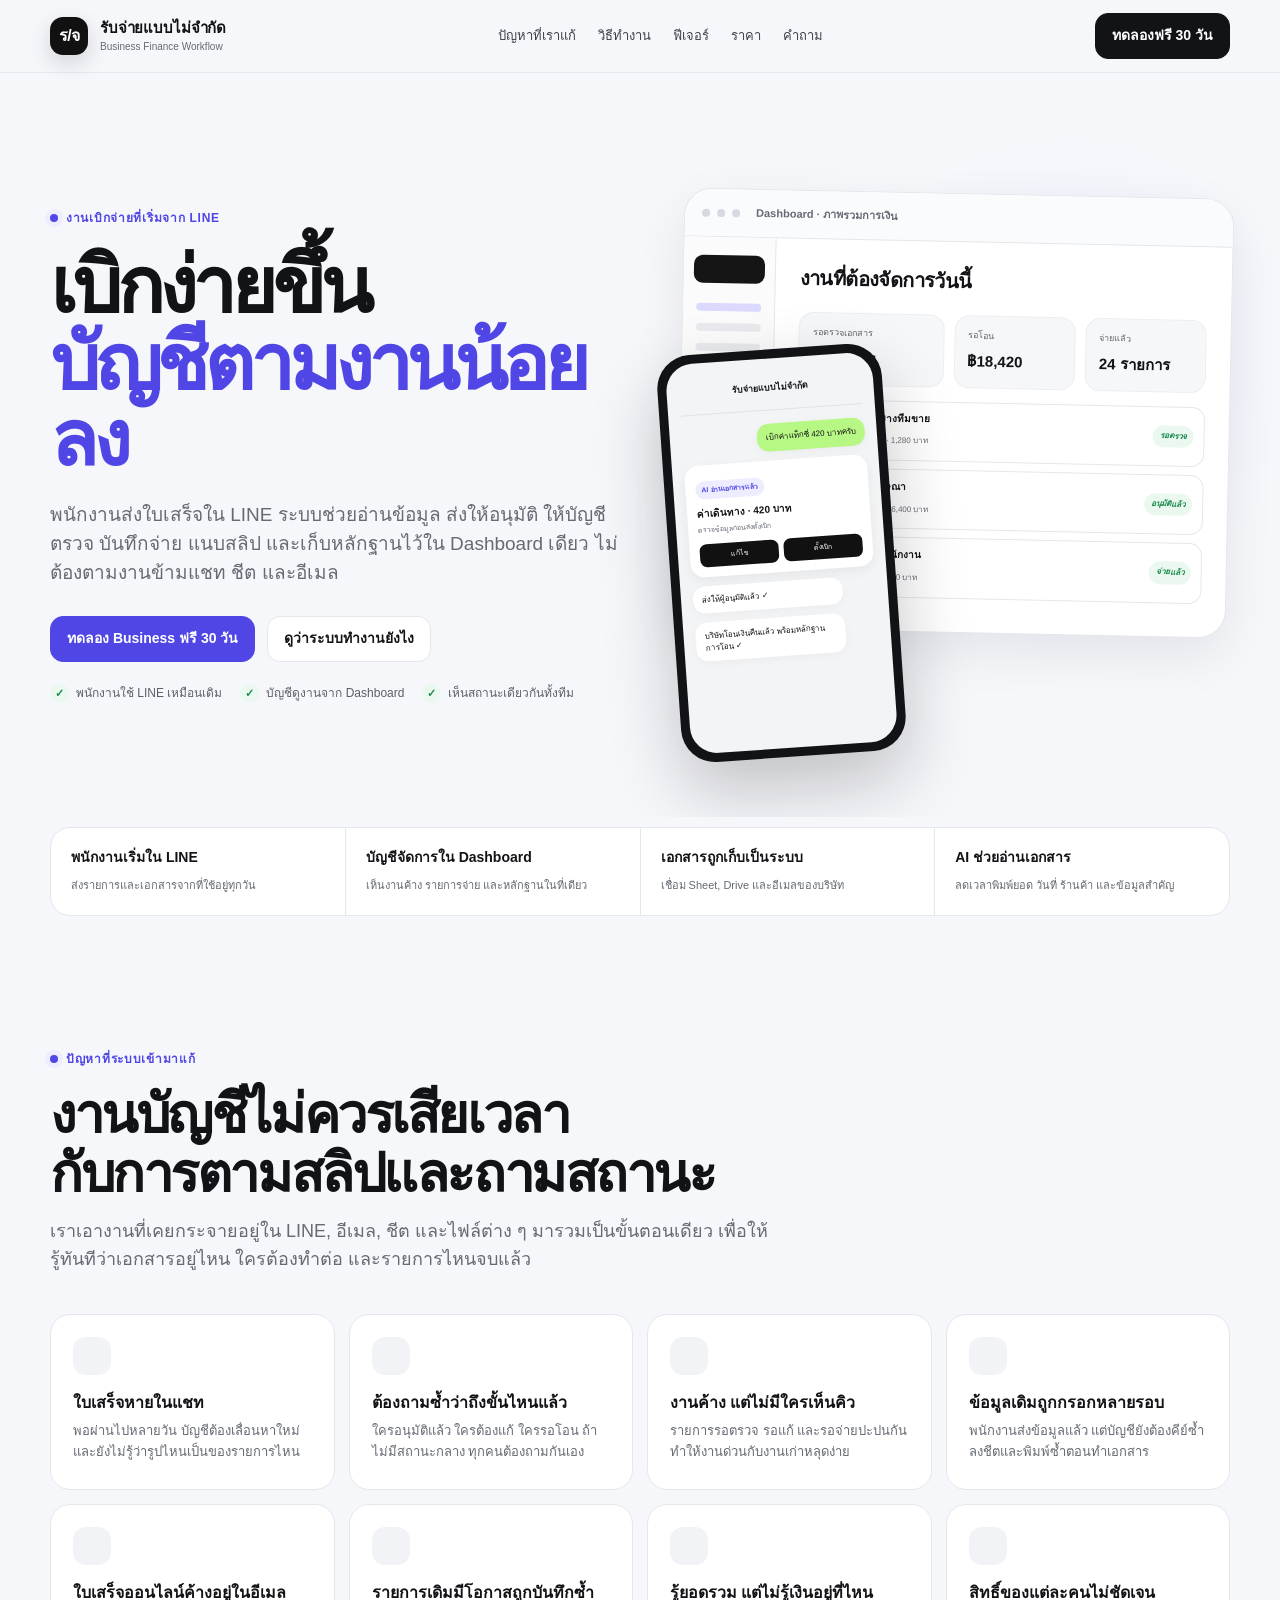
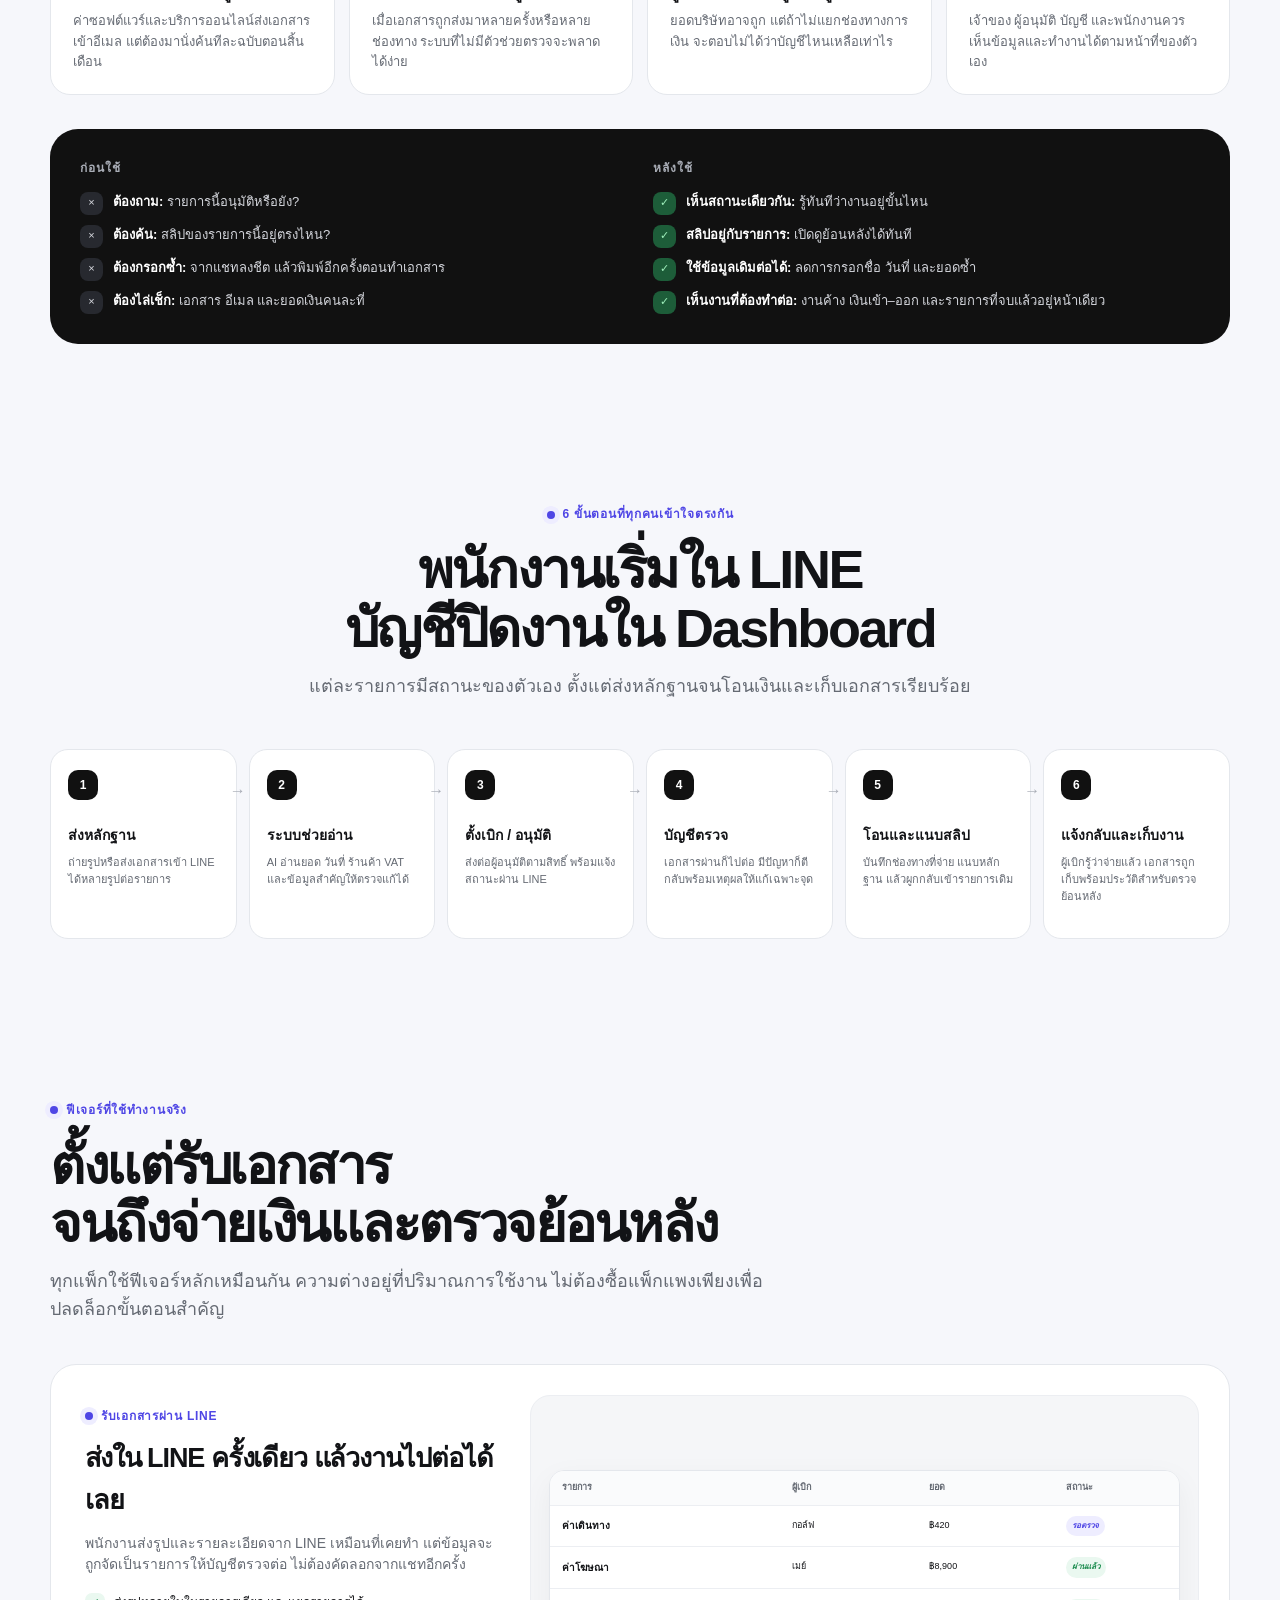
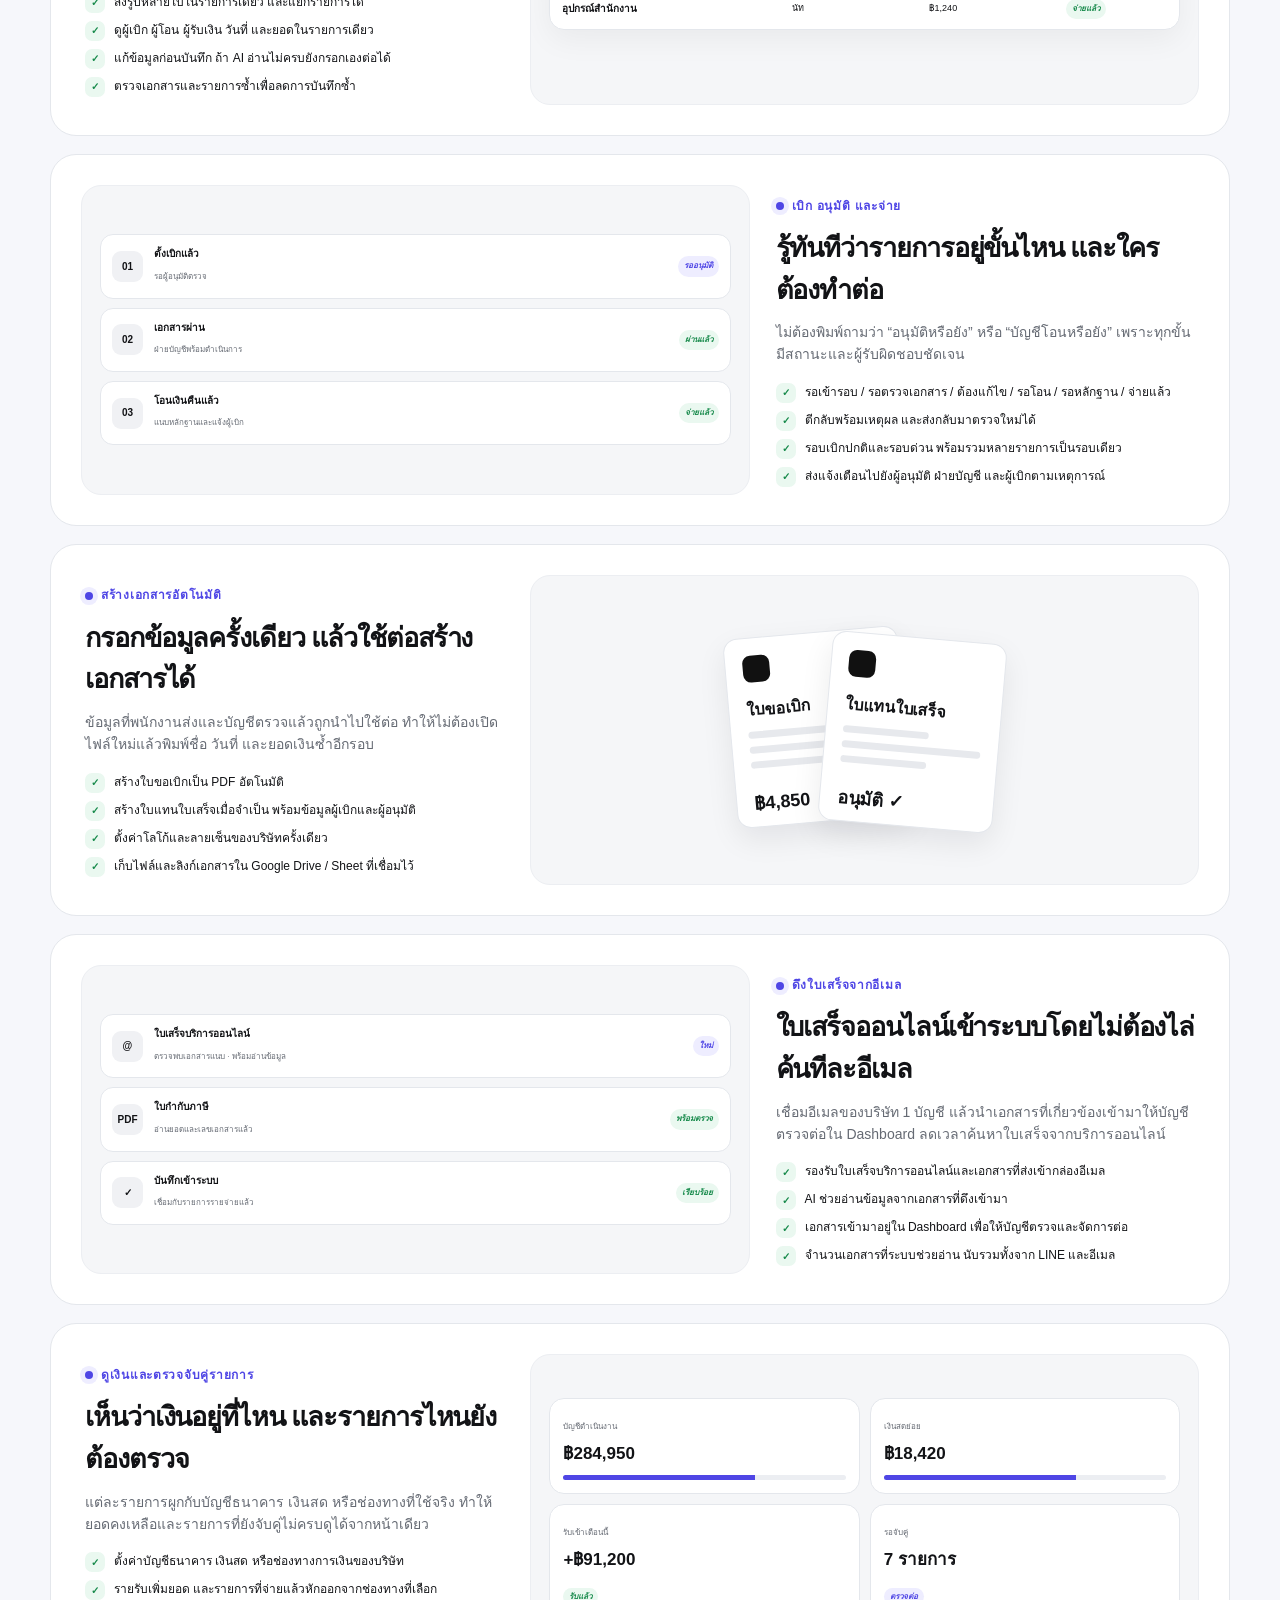
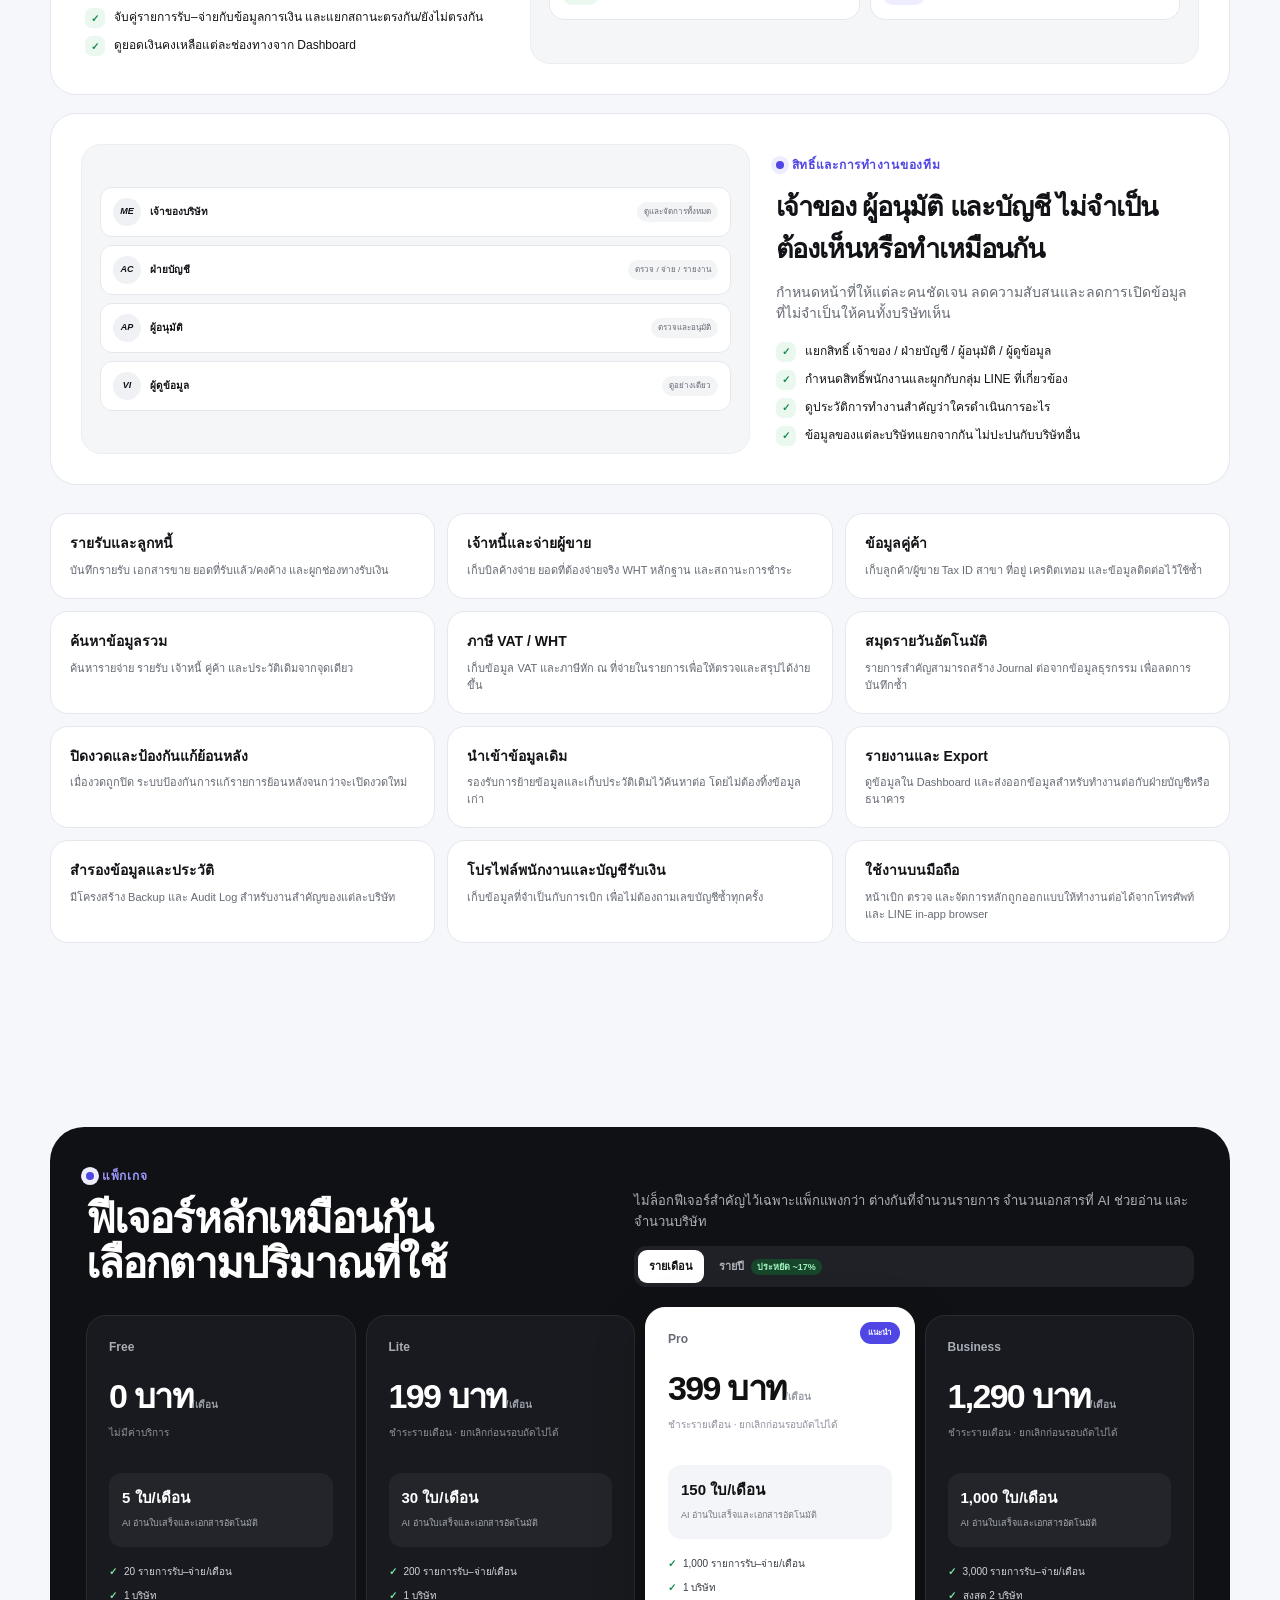
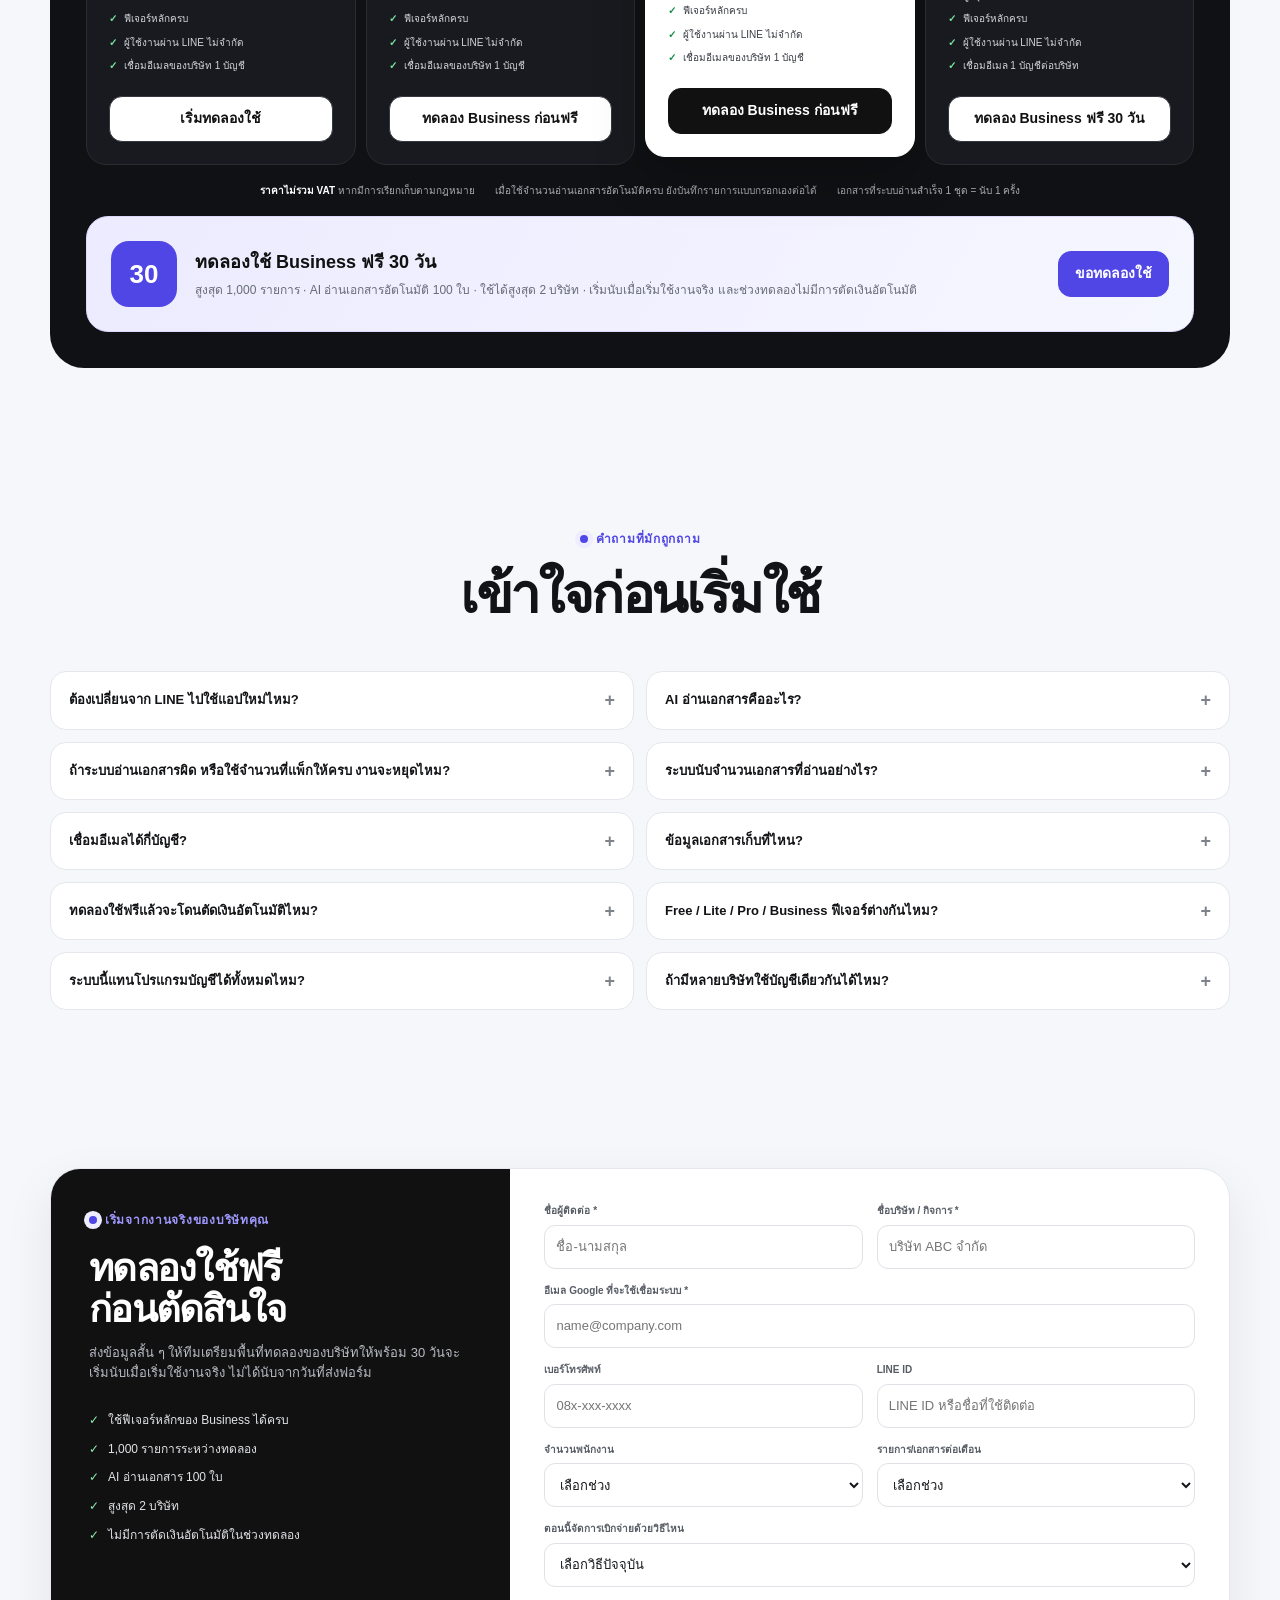
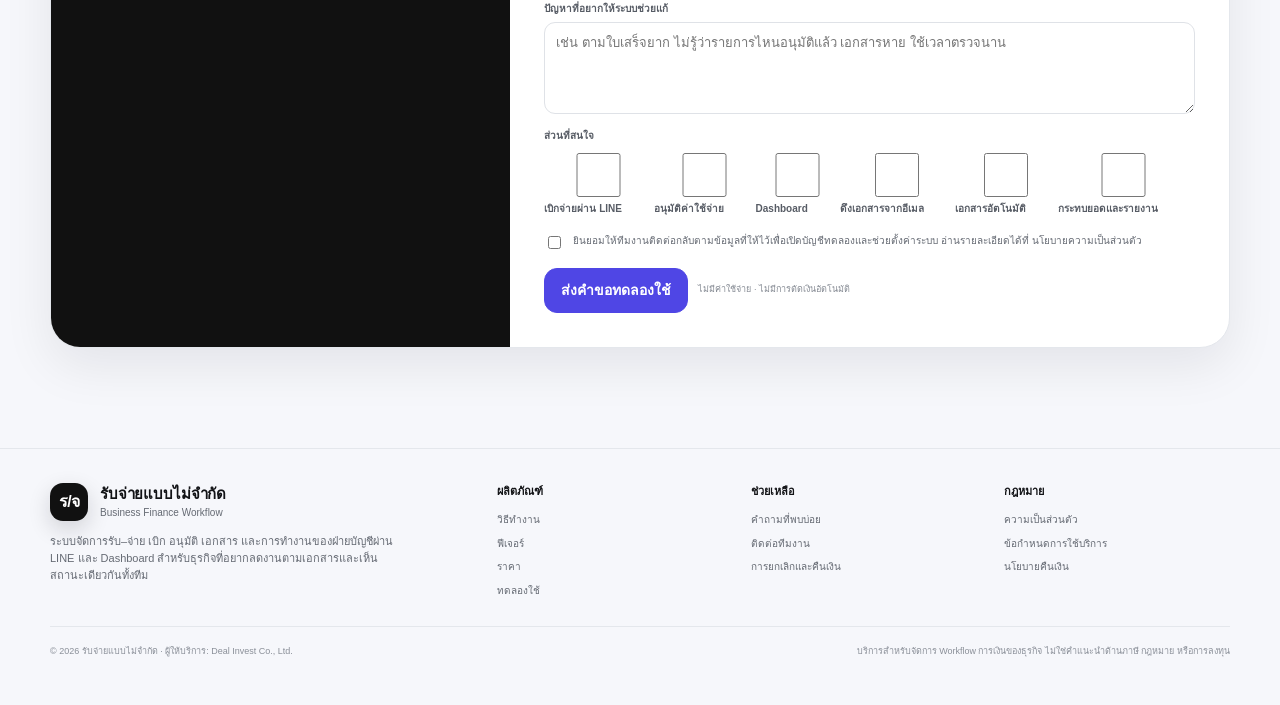
==== commit b255e60c: "Add files via upload" ====
--- a/index.html
+++ b/index.html
@@ -30,11 +30,11 @@
 <section class="hero">
   <div class="container hero-grid">
     <div>
-      <div class="eyebrow">Finance workflow ที่เริ่มจาก LINE</div>
-      <h1>เบิก จ่าย เก็บเอกสาร<br><span class="accent">จบใน LINE เดียว</span></h1>
-      <p class="hero-copy">เปลี่ยนงานรับ–จ่ายที่เคยกระจายอยู่ในแชท สลิป อีเมล และชีต ให้เป็นขั้นตอนเดียวที่พนักงาน หัวหน้า และฝ่ายบัญชีเห็นสถานะตรงกัน ตั้งแต่ส่งเอกสารจนจ่ายเงินเสร็จ</p>
+      <div class="eyebrow">งานเบิกจ่ายที่เริ่มจาก LINE</div>
+      <h1>เบิกง่ายขึ้น<br><span class="accent">บัญชีตามงานน้อยลง</span></h1>
+      <p class="hero-copy">พนักงานส่งใบเสร็จใน LINE ระบบช่วยอ่านข้อมูล ส่งให้อนุมัติ ให้บัญชีตรวจ บันทึกจ่าย แนบสลิป และเก็บหลักฐานไว้ใน Dashboard เดียว ไม่ต้องตามงานข้ามแชท ชีต และอีเมล</p>
       <div class="hero-actions"><a class="btn accent" href="#trial">ทดลอง Business ฟรี 30 วัน</a><a class="btn" href="#how">ดูว่าระบบทำงานยังไง</a></div>
-      <div class="hero-note"><span>ไม่ต้องให้พนักงานเรียนโปรแกรมใหม่</span><span>LINE + Dashboard</span><span>ข้อมูลแยกตามบริษัท</span></div>
+      <div class="hero-note"><span>พนักงานใช้ LINE เหมือนเดิม</span><span>บัญชีดูงานจาก Dashboard</span><span>เห็นสถานะเดียวกันทั้งทีม</span></div>
     </div>
     <div class="hero-visual" aria-label="ตัวอย่างการทำงานของระบบ">
       <div class="hero-glow"></div>
@@ -46,28 +46,28 @@
     </div>
   </div>
 </section>
-<section class="trust-strip"><div class="container trust-box reveal"><div class="trust-item"><b>LINE เป็นหน้าบ้าน</b><span>พนักงานทำงานจากที่คุ้นเคย</span></div><div class="trust-item"><b>Dashboard เป็นหลังบ้าน</b><span>บัญชีและเจ้าของเห็นภาพรวม</span></div><div class="trust-item"><b>Google เป็นที่เก็บงาน</b><span>เชื่อม Sheet / Drive / อีเมลของบริษัท</span></div><div class="trust-item"><b>AI ช่วยลดงานกรอก</b><span>อ่านข้อมูลสำคัญจากเอกสารให้อัตโนมัติ</span></div></div></section>
+<section class="trust-strip"><div class="container trust-box reveal"><div class="trust-item"><b>พนักงานเริ่มใน LINE</b><span>ส่งรายการและเอกสารจากที่ใช้อยู่ทุกวัน</span></div><div class="trust-item"><b>บัญชีจัดการใน Dashboard</b><span>เห็นงานค้าง รายการจ่าย และหลักฐานในที่เดียว</span></div><div class="trust-item"><b>เอกสารถูกเก็บเป็นระบบ</b><span>เชื่อม Sheet, Drive และอีเมลของบริษัท</span></div><div class="trust-item"><b>AI ช่วยอ่านเอกสาร</b><span>ลดเวลาพิมพ์ยอด วันที่ ร้านค้า และข้อมูลสำคัญ</span></div></div></section>
 
 <section class="section" id="problems">
   <div class="container">
-    <div class="section-head"><div class="eyebrow">ปัญหาที่เจอบ่อยในบริษัท</div><h2>ถ้าการเบิกจ่ายยังอยู่ในแชท<br>งานบัญชีก็ต้องตามทั้งวัน</h2><p class="lead">ระบบถูกออกแบบมาจากปัญหาหน้างานจริง ไม่ใช่แค่เปลี่ยนกระดาษเป็นฟอร์มออนไลน์ แต่ทำให้แต่ละขั้นรู้ว่า “ใครต้องทำอะไรต่อ”</p></div>
+    <div class="section-head"><div class="eyebrow">ปัญหาที่ระบบเข้ามาแก้</div><h2>งานบัญชีไม่ควรเสียเวลา<br>กับการตามสลิปและถามสถานะ</h2><p class="lead">เราเอางานที่เคยกระจายอยู่ใน LINE, อีเมล, ชีต และไฟล์ต่าง ๆ มารวมเป็นขั้นตอนเดียว เพื่อให้รู้ทันทีว่าเอกสารอยู่ไหน ใครต้องทำต่อ และรายการไหนจบแล้ว</p></div>
     <div class="problem-grid">
-      <article class="problem-card reveal"><div class="problem-icon">💬</div><h3>สลิปและใบเสร็จจมหายในแชท</h3><p>ย้อนหาไม่เจอ ส่งซ้ำหลายรอบ และไม่รู้ว่าเอกสารใบไหนเป็นของรายการไหน</p></article>
-      <article class="problem-card reveal"><div class="problem-icon">🔎</div><h3>ไม่รู้ว่าใครเบิก ใครโอน ใครอนุมัติ</h3><p>ข้อมูลคนละส่วนอยู่คนละข้อความ ทำให้ตรวจย้อนหลังยากและเสียเวลาถามกันซ้ำ</p></article>
-      <article class="problem-card reveal"><div class="problem-icon">⏳</div><h3>บัญชีต้องตามเอกสารเอง</h3><p>รายการรอตรวจ รอแก้ รอโอน และรอสลิปปะปนกันจนไม่รู้ว่างานไหนค้างตรงไหน</p></article>
-      <article class="problem-card reveal"><div class="problem-icon">📄</div><h3>ทำใบเบิกซ้ำจากข้อมูลเดิม</h3><p>พนักงานกรอกครั้งหนึ่ง บัญชีกลับต้องคีย์ซ้ำเพื่อทำใบเบิกหรือใบแทนใบเสร็จ</p></article>
-      <article class="problem-card reveal"><div class="problem-icon">✉️</div><h3>ใบเสร็จออนไลน์กระจายอยู่ในอีเมล</h3><p>Subscription และบริการออนไลน์ส่งใบเสร็จเข้าอีเมล แต่ฝ่ายบัญชีต้องเข้าไปค้นหาเองทุกเดือน</p></article>
-      <article class="problem-card reveal"><div class="problem-icon">⟳</div><h3>เอกสารซ้ำและรายการซ้ำ</h3><p>เอกสารเดิมถูกส่งซ้ำจากหลายคนหรือหลายช่องทาง ถ้าไม่ตรวจให้ดีมีโอกาสบันทึกซ้ำ</p></article>
-      <article class="problem-card reveal"><div class="problem-icon">🏦</div><h3>ไม่รู้ว่าเงินออกจากบัญชีไหน</h3><p>ยอดรวมอาจถูก แต่ถ้าไม่ผูกช่องทางการเงินจะตอบไม่ได้ว่าเงินคงเหลืออยู่ที่ไหนเท่าไร</p></article>
-      <article class="problem-card reveal"><div class="problem-icon">👥</div><h3>ทุกคนเห็นข้อมูลมากเกินจำเป็น</h3><p>เจ้าของ ผู้อนุมัติ ฝ่ายบัญชี และพนักงานควรเห็นและทำงานได้ต่างกันตามหน้าที่</p></article>
+      <article class="problem-card reveal"><div class="problem-icon" data-icon="chat"></div><h3>ใบเสร็จหายในแชท</h3><p>พอผ่านไปหลายวัน บัญชีต้องเลื่อนหาใหม่ และยังไม่รู้ว่ารูปไหนเป็นของรายการไหน</p></article>
+      <article class="problem-card reveal"><div class="problem-icon" data-icon="status"></div><h3>ต้องถามซ้ำว่าถึงขั้นไหนแล้ว</h3><p>ใครอนุมัติแล้ว ใครต้องแก้ ใครรอโอน ถ้าไม่มีสถานะกลาง ทุกคนต้องถามกันเอง</p></article>
+      <article class="problem-card reveal"><div class="problem-icon" data-icon="clock"></div><h3>งานค้าง แต่ไม่มีใครเห็นคิว</h3><p>รายการรอตรวจ รอแก้ และรอจ่ายปะปนกัน ทำให้งานด่วนกับงานเก่าหลุดง่าย</p></article>
+      <article class="problem-card reveal"><div class="problem-icon" data-icon="doc"></div><h3>ข้อมูลเดิมถูกกรอกหลายรอบ</h3><p>พนักงานส่งข้อมูลแล้ว แต่บัญชียังต้องคีย์ซ้ำลงชีตและพิมพ์ซ้ำตอนทำเอกสาร</p></article>
+      <article class="problem-card reveal"><div class="problem-icon" data-icon="mail"></div><h3>ใบเสร็จออนไลน์ค้างอยู่ในอีเมล</h3><p>ค่าซอฟต์แวร์และบริการออนไลน์ส่งเอกสารเข้าอีเมล แต่ต้องมานั่งค้นทีละฉบับตอนสิ้นเดือน</p></article>
+      <article class="problem-card reveal"><div class="problem-icon" data-icon="copy"></div><h3>รายการเดิมมีโอกาสถูกบันทึกซ้ำ</h3><p>เมื่อเอกสารถูกส่งมาหลายครั้งหรือหลายช่องทาง ระบบที่ไม่มีตัวช่วยตรวจจะพลาดได้ง่าย</p></article>
+      <article class="problem-card reveal"><div class="problem-icon" data-icon="wallet"></div><h3>รู้ยอดรวม แต่ไม่รู้เงินอยู่ที่ไหน</h3><p>ยอดบริษัทอาจถูก แต่ถ้าไม่แยกช่องทางการเงิน จะตอบไม่ได้ว่าบัญชีไหนเหลือเท่าไร</p></article>
+      <article class="problem-card reveal"><div class="problem-icon" data-icon="people"></div><h3>สิทธิ์ของแต่ละคนไม่ชัดเจน</h3><p>เจ้าของ ผู้อนุมัติ บัญชี และพนักงานควรเห็นข้อมูลและทำงานได้ตามหน้าที่ของตัวเอง</p></article>
     </div>
-    <div class="before-after reveal"><div><div class="ba-title">ก่อนใช้</div><div class="ba-list"><div class="ba-item"><span class="ba-mark">×</span><span><b>ถามใน LINE:</b> รายการนี้อนุมัติหรือยัง?</span></div><div class="ba-item"><span class="ba-mark">×</span><span><b>ค้นในแชท:</b> สลิปของรายการนี้อยู่ไหน?</span></div><div class="ba-item"><span class="ba-mark">×</span><span><b>คีย์ซ้ำ:</b> ข้อมูลเดียวกันจากแชทลง Sheet แล้วทำเอกสารอีกครั้ง</span></div><div class="ba-item"><span class="ba-mark">×</span><span><b>สิ้นเดือน:</b> ไล่เช็กเอกสาร อีเมล และยอดบัญชีทีละส่วน</span></div></div></div><div class="after"><div class="ba-title">หลังใช้</div><div class="ba-list"><div class="ba-item"><span class="ba-mark">✓</span><span><b>สถานะเดียวกัน:</b> ทุกคนรู้ว่างานอยู่ขั้นไหน</span></div><div class="ba-item"><span class="ba-mark">✓</span><span><b>หลักฐานผูกกับรายการ:</b> เปิดจาก Dashboard ได้ทันที</span></div><div class="ba-item"><span class="ba-mark">✓</span><span><b>สร้างเอกสารต่อจากข้อมูลเดิม:</b> ลดงานกรอกซ้ำ</span></div><div class="ba-item"><span class="ba-mark">✓</span><span><b>เห็นภาพรวม:</b> งานค้าง เงินเข้า–ออก และสิ่งที่ต้องทำต่ออยู่ในที่เดียว</span></div></div></div></div>
+    <div class="before-after reveal"><div><div class="ba-title">ก่อนใช้</div><div class="ba-list"><div class="ba-item"><span class="ba-mark">×</span><span><b>ต้องถาม:</b> รายการนี้อนุมัติหรือยัง?</span></div><div class="ba-item"><span class="ba-mark">×</span><span><b>ต้องค้น:</b> สลิปของรายการนี้อยู่ตรงไหน?</span></div><div class="ba-item"><span class="ba-mark">×</span><span><b>ต้องกรอกซ้ำ:</b> จากแชทลงชีต แล้วพิมพ์อีกครั้งตอนทำเอกสาร</span></div><div class="ba-item"><span class="ba-mark">×</span><span><b>ต้องไล่เช็ก:</b> เอกสาร อีเมล และยอดเงินคนละที่</span></div></div></div><div class="after"><div class="ba-title">หลังใช้</div><div class="ba-list"><div class="ba-item"><span class="ba-mark">✓</span><span><b>เห็นสถานะเดียวกัน:</b> รู้ทันทีว่างานอยู่ขั้นไหน</span></div><div class="ba-item"><span class="ba-mark">✓</span><span><b>สลิปอยู่กับรายการ:</b> เปิดดูย้อนหลังได้ทันที</span></div><div class="ba-item"><span class="ba-mark">✓</span><span><b>ใช้ข้อมูลเดิมต่อได้:</b> ลดการกรอกชื่อ วันที่ และยอดซ้ำ</span></div><div class="ba-item"><span class="ba-mark">✓</span><span><b>เห็นงานที่ต้องทำต่อ:</b> งานค้าง เงินเข้า–ออก และรายการที่จบแล้วอยู่หน้าเดียว</span></div></div></div></div>
   </div>
 </section>
 
 <section class="section compact" id="how">
   <div class="container">
-    <div class="section-head center"><div class="eyebrow">หนึ่ง Flow ตั้งแต่ต้นจนจบ</div><h2>พนักงานเริ่มใน LINE<br>ฝ่ายบัญชีจบงานใน Dashboard</h2><p class="lead">ไม่ต้องคอยบอกกันว่า “ทำขั้นต่อไปแล้วนะ” ระบบพาสถานะเดินตามงานจริง</p></div>
+    <div class="section-head center"><div class="eyebrow">6 ขั้นตอนที่ทุกคนเข้าใจตรงกัน</div><h2>พนักงานเริ่มใน LINE<br>บัญชีปิดงานใน Dashboard</h2><p class="lead">แต่ละรายการมีสถานะของตัวเอง ตั้งแต่ส่งหลักฐานจนโอนเงินและเก็บเอกสารเรียบร้อย</p></div>
     <div class="steps">
       <article class="step reveal"><div class="step-num">1</div><h3>ส่งหลักฐาน</h3><p>ถ่ายรูปหรือส่งเอกสารเข้า LINE ได้หลายรูปต่อรายการ</p></article>
       <article class="step reveal"><div class="step-num">2</div><h3>ระบบช่วยอ่าน</h3><p>AI อ่านยอด วันที่ ร้านค้า VAT และข้อมูลสำคัญให้ตรวจแก้ได้</p></article>
@@ -81,19 +81,19 @@
 
 <section class="section" id="features">
   <div class="container">
-    <div class="section-head"><div class="eyebrow">ฟีเจอร์ทั้งหมด</div><h2>ไม่ใช่แค่บันทึกรายจ่าย<br>แต่จัดการ “งานการเงิน” ให้เดินต่อ</h2><p class="lead">ทุกแพ็กใช้ฟีเจอร์หลักเหมือนกัน ต่างกันที่จำนวนรายการ จำนวนเอกสารที่ระบบอ่านอัตโนมัติ และจำนวนบริษัทที่ใช้งาน</p></div>
+    <div class="section-head"><div class="eyebrow">ฟีเจอร์ที่ใช้ทำงานจริง</div><h2>ตั้งแต่รับเอกสาร<br>จนถึงจ่ายเงินและตรวจย้อนหลัง</h2><p class="lead">ทุกแพ็กใช้ฟีเจอร์หลักเหมือนกัน ความต่างอยู่ที่ปริมาณการใช้งาน ไม่ต้องซื้อแพ็กแพงเพียงเพื่อปลดล็อกขั้นตอนสำคัญ</p></div>
     <div class="feature-stack">
-      <article class="feature-band reveal"><div class="feature-copy"><div class="eyebrow">LINE Expense</div><h3>รับข้อมูลจาก LINE แล้วเปลี่ยนเป็นรายการที่ตามงานต่อได้</h3><p>พนักงานไม่ต้องเปิดโปรแกรมใหม่เพื่อส่งค่าใช้จ่าย ระบบรับข้อมูลจาก LINE แล้วพาเข้าสู่ขั้นตอนตรวจและจ่าย</p><div class="checks"><span class="check">ส่งรูปหลายใบในรายการเดียว และแยกรายการได้</span><span class="check">ดูผู้เบิก ผู้โอน ผู้รับเงิน วันที่ และยอดในรายการเดียว</span><span class="check">แก้ข้อมูลก่อนบันทึก ถ้า AI อ่านไม่ครบยังกรอกเองต่อได้</span><span class="check">ตรวจเอกสารและรายการซ้ำเพื่อลดการบันทึกซ้ำ</span></div></div><div class="feature-ui"><div class="mini-table"><div class="mini-table-head"><span>รายการ</span><span>ผู้เบิก</span><span>ยอด</span><span>สถานะ</span></div><div class="mini-table-row"><b>ค่าเดินทาง</b><span>กอล์ฟ</span><span>฿420</span><i class="pill">รอตรวจ</i></div><div class="mini-table-row"><b>ค่าโฆษณา</b><span>เมย์</span><span>฿8,900</span><i class="pill green">ผ่านแล้ว</i></div><div class="mini-table-row"><b>อุปกรณ์สำนักงาน</b><span>นัท</span><span>฿1,240</span><i class="pill green">จ่ายแล้ว</i></div></div></div></article>
+      <article class="feature-band reveal"><div class="feature-copy"><div class="eyebrow">รับเอกสารผ่าน LINE</div><h3>ส่งใน LINE ครั้งเดียว แล้วงานไปต่อได้เลย</h3><p>พนักงานส่งรูปและรายละเอียดจาก LINE เหมือนที่เคยทำ แต่ข้อมูลจะถูกจัดเป็นรายการให้บัญชีตรวจต่อ ไม่ต้องคัดลอกจากแชทอีกครั้ง</p><div class="checks"><span class="check">ส่งรูปหลายใบในรายการเดียว และแยกรายการได้</span><span class="check">ดูผู้เบิก ผู้โอน ผู้รับเงิน วันที่ และยอดในรายการเดียว</span><span class="check">แก้ข้อมูลก่อนบันทึก ถ้า AI อ่านไม่ครบยังกรอกเองต่อได้</span><span class="check">ตรวจเอกสารและรายการซ้ำเพื่อลดการบันทึกซ้ำ</span></div></div><div class="feature-ui"><div class="mini-table"><div class="mini-table-head"><span>รายการ</span><span>ผู้เบิก</span><span>ยอด</span><span>สถานะ</span></div><div class="mini-table-row"><b>ค่าเดินทาง</b><span>กอล์ฟ</span><span>฿420</span><i class="pill">รอตรวจ</i></div><div class="mini-table-row"><b>ค่าโฆษณา</b><span>เมย์</span><span>฿8,900</span><i class="pill green">ผ่านแล้ว</i></div><div class="mini-table-row"><b>อุปกรณ์สำนักงาน</b><span>นัท</span><span>฿1,240</span><i class="pill green">จ่ายแล้ว</i></div></div></div></article>
 
-      <article class="feature-band reveal"><div class="feature-copy"><div class="eyebrow">Approval & Reimbursement</div><h3>ตั้งเบิก → อนุมัติ → บัญชีตรวจ → จ่าย ครบใน Flow เดียว</h3><p>เปลี่ยนงานที่เคยถามกันในแชทให้มีสถานะชัดเจน พร้อมเหตุผลเมื่อเอกสารต้องแก้</p><div class="checks"><span class="check">รอเข้ารอบ / รอตรวจเอกสาร / ต้องแก้ไข / รอโอน / รอหลักฐาน / จ่ายแล้ว</span><span class="check">ตีกลับพร้อมเหตุผล และส่งกลับมาตรวจใหม่ได้</span><span class="check">รอบเบิกปกติและรอบด่วน พร้อมรวมหลายรายการเป็นรอบเดียว</span><span class="check">ส่งแจ้งเตือนไปยังผู้อนุมัติ ฝ่ายบัญชี และผู้เบิกตามเหตุการณ์</span></div></div><div class="feature-ui"><div class="mail-ui"><div class="mail-row"><div class="mail-logo">01</div><div><strong>ตั้งเบิกแล้ว</strong><small>รอผู้อนุมัติตรวจ</small></div><i class="pill">รออนุมัติ</i></div><div class="mail-row"><div class="mail-logo">02</div><div><strong>เอกสารผ่าน</strong><small>ฝ่ายบัญชีพร้อมดำเนินการ</small></div><i class="pill green">ผ่านแล้ว</i></div><div class="mail-row"><div class="mail-logo">03</div><div><strong>โอนเงินคืนแล้ว</strong><small>แนบหลักฐานและแจ้งผู้เบิก</small></div><i class="pill green">จ่ายแล้ว</i></div></div></div></article>
+      <article class="feature-band reveal"><div class="feature-copy"><div class="eyebrow">เบิก อนุมัติ และจ่าย</div><h3>รู้ทันทีว่ารายการอยู่ขั้นไหน และใครต้องทำต่อ</h3><p>ไม่ต้องพิมพ์ถามว่า “อนุมัติหรือยัง” หรือ “บัญชีโอนหรือยัง” เพราะทุกขั้นมีสถานะและผู้รับผิดชอบชัดเจน</p><div class="checks"><span class="check">รอเข้ารอบ / รอตรวจเอกสาร / ต้องแก้ไข / รอโอน / รอหลักฐาน / จ่ายแล้ว</span><span class="check">ตีกลับพร้อมเหตุผล และส่งกลับมาตรวจใหม่ได้</span><span class="check">รอบเบิกปกติและรอบด่วน พร้อมรวมหลายรายการเป็นรอบเดียว</span><span class="check">ส่งแจ้งเตือนไปยังผู้อนุมัติ ฝ่ายบัญชี และผู้เบิกตามเหตุการณ์</span></div></div><div class="feature-ui"><div class="mail-ui"><div class="mail-row"><div class="mail-logo">01</div><div><strong>ตั้งเบิกแล้ว</strong><small>รอผู้อนุมัติตรวจ</small></div><i class="pill">รออนุมัติ</i></div><div class="mail-row"><div class="mail-logo">02</div><div><strong>เอกสารผ่าน</strong><small>ฝ่ายบัญชีพร้อมดำเนินการ</small></div><i class="pill green">ผ่านแล้ว</i></div><div class="mail-row"><div class="mail-logo">03</div><div><strong>โอนเงินคืนแล้ว</strong><small>แนบหลักฐานและแจ้งผู้เบิก</small></div><i class="pill green">จ่ายแล้ว</i></div></div></div></article>
 
-      <article class="feature-band reveal"><div class="feature-copy"><div class="eyebrow">Automatic Documents</div><h3>ข้อมูลที่บันทึกแล้ว ไม่ควรต้องกรอกซ้ำเพื่อทำเอกสาร</h3><p>ระบบนำข้อมูลจากรายการไปสร้างเอกสารที่เกี่ยวข้อง พร้อมเก็บลิงก์ไว้กับรายการและในพื้นที่ของบริษัท</p><div class="checks"><span class="check">สร้างใบขอเบิกเป็น PDF อัตโนมัติ</span><span class="check">สร้างใบแทนใบเสร็จเมื่อจำเป็น พร้อมข้อมูลผู้เบิกและผู้อนุมัติ</span><span class="check">ตั้งค่าโลโก้และลายเซ็นของบริษัทครั้งเดียว</span><span class="check">เก็บไฟล์และลิงก์เอกสารใน Google Drive / Sheet ที่เชื่อมไว้</span></div></div><div class="feature-ui"><div class="doc-stack"><div class="doc"><div class="doc-logo"></div><b>ใบขอเบิก</b><div class="doc-line"></div><div class="doc-line w"></div><div class="doc-line"></div><div class="doc-amount">฿4,850</div></div><div class="doc"><div class="doc-logo"></div><b>ใบแทนใบเสร็จ</b><div class="doc-line w"></div><div class="doc-line"></div><div class="doc-line w"></div><div class="doc-amount">อนุมัติ ✓</div></div></div></div></article>
+      <article class="feature-band reveal"><div class="feature-copy"><div class="eyebrow">สร้างเอกสารอัตโนมัติ</div><h3>กรอกข้อมูลครั้งเดียว แล้วใช้ต่อสร้างเอกสารได้</h3><p>ข้อมูลที่พนักงานส่งและบัญชีตรวจแล้วถูกนำไปใช้ต่อ ทำให้ไม่ต้องเปิดไฟล์ใหม่แล้วพิมพ์ชื่อ วันที่ และยอดเงินซ้ำอีกรอบ</p><div class="checks"><span class="check">สร้างใบขอเบิกเป็น PDF อัตโนมัติ</span><span class="check">สร้างใบแทนใบเสร็จเมื่อจำเป็น พร้อมข้อมูลผู้เบิกและผู้อนุมัติ</span><span class="check">ตั้งค่าโลโก้และลายเซ็นของบริษัทครั้งเดียว</span><span class="check">เก็บไฟล์และลิงก์เอกสารใน Google Drive / Sheet ที่เชื่อมไว้</span></div></div><div class="feature-ui"><div class="doc-stack"><div class="doc"><div class="doc-logo"></div><b>ใบขอเบิก</b><div class="doc-line"></div><div class="doc-line w"></div><div class="doc-line"></div><div class="doc-amount">฿4,850</div></div><div class="doc"><div class="doc-logo"></div><b>ใบแทนใบเสร็จ</b><div class="doc-line w"></div><div class="doc-line"></div><div class="doc-line w"></div><div class="doc-amount">อนุมัติ ✓</div></div></div></div></article>
 
-      <article class="feature-band reveal"><div class="feature-copy"><div class="eyebrow">Email Receipt Inbox</div><h3>ใบเสร็จที่เข้าอีเมล ไม่ต้องให้บัญชีค้นหาเองทุกเดือน</h3><p>เชื่อมอีเมลของบริษัท 1 บัญชี เพื่อดึงใบเสร็จและเอกสารที่เกี่ยวข้องเข้ามาจัดการต่อในระบบ</p><div class="checks"><span class="check">รองรับใบเสร็จบริการออนไลน์และเอกสารที่ส่งเข้ากล่องอีเมล</span><span class="check">AI ช่วยอ่านข้อมูลจากเอกสารที่ดึงเข้ามา</span><span class="check">เก็บเข้าสู่ Dashboard เพื่อให้บัญชีตรวจและจัดหมวดต่อ</span><span class="check">โควตาการอ่านเอกสารนับรวมกับเอกสารจาก LINE อย่างชัดเจน</span></div></div><div class="feature-ui"><div class="mail-ui"><div class="mail-row"><div class="mail-logo">@</div><div><strong>ใบเสร็จบริการออนไลน์</strong><small>ตรวจพบเอกสารแนบ · พร้อมอ่านข้อมูล</small></div><i class="pill">ใหม่</i></div><div class="mail-row"><div class="mail-logo">PDF</div><div><strong>ใบกำกับภาษี</strong><small>อ่านยอดและเลขเอกสารแล้ว</small></div><i class="pill green">พร้อมตรวจ</i></div><div class="mail-row"><div class="mail-logo">✓</div><div><strong>บันทึกเข้าระบบ</strong><small>เชื่อมกับรายการรายจ่ายแล้ว</small></div><i class="pill green">เรียบร้อย</i></div></div></div></article>
+      <article class="feature-band reveal"><div class="feature-copy"><div class="eyebrow">ดึงใบเสร็จจากอีเมล</div><h3>ใบเสร็จออนไลน์เข้าระบบโดยไม่ต้องไล่ค้นทีละอีเมล</h3><p>เชื่อมอีเมลของบริษัท 1 บัญชี แล้วนำเอกสารที่เกี่ยวข้องเข้ามาให้บัญชีตรวจต่อใน Dashboard ลดเวลาค้นหาใบเสร็จจากบริการออนไลน์</p><div class="checks"><span class="check">รองรับใบเสร็จบริการออนไลน์และเอกสารที่ส่งเข้ากล่องอีเมล</span><span class="check">AI ช่วยอ่านข้อมูลจากเอกสารที่ดึงเข้ามา</span><span class="check">เอกสารเข้ามาอยู่ใน Dashboard เพื่อให้บัญชีตรวจและจัดการต่อ</span><span class="check">จำนวนเอกสารที่ระบบช่วยอ่าน นับรวมทั้งจาก LINE และอีเมล</span></div></div><div class="feature-ui"><div class="mail-ui"><div class="mail-row"><div class="mail-logo">@</div><div><strong>ใบเสร็จบริการออนไลน์</strong><small>ตรวจพบเอกสารแนบ · พร้อมอ่านข้อมูล</small></div><i class="pill">ใหม่</i></div><div class="mail-row"><div class="mail-logo">PDF</div><div><strong>ใบกำกับภาษี</strong><small>อ่านยอดและเลขเอกสารแล้ว</small></div><i class="pill green">พร้อมตรวจ</i></div><div class="mail-row"><div class="mail-logo">✓</div><div><strong>บันทึกเข้าระบบ</strong><small>เชื่อมกับรายการรายจ่ายแล้ว</small></div><i class="pill green">เรียบร้อย</i></div></div></div></article>
 
-      <article class="feature-band reveal"><div class="feature-copy"><div class="eyebrow">Money & Reconciliation</div><h3>รู้ว่าเงินเข้า–ออกทางไหน และรายการไหนยังจับคู่ไม่ครบ</h3><p>เชื่อมรายการกับช่องทางการเงินจริง เพื่อให้ภาพรวมไม่ได้มีแค่ยอดรวม แต่ตอบได้ว่าเงินอยู่ที่ไหน</p><div class="checks"><span class="check">ตั้งค่าบัญชีธนาคาร เงินสด หรือช่องทางการเงินของบริษัท</span><span class="check">รายรับเพิ่มยอด และรายการที่จ่ายแล้วหักออกจากช่องทางที่เลือก</span><span class="check">จับคู่รายการรับ–จ่ายกับข้อมูลการเงิน และแยกสถานะตรงกัน/ยังไม่ตรงกัน</span><span class="check">ดูยอดเงินคงเหลือแต่ละช่องทางจาก Dashboard</span></div></div><div class="feature-ui"><div class="account-ui"><div class="account-card"><small>บัญชีดำเนินงาน</small><strong>฿284,950</strong><div class="account-bar"></div></div><div class="account-card"><small>เงินสดย่อย</small><strong>฿18,420</strong><div class="account-bar"></div></div><div class="account-card"><small>รับเข้าเดือนนี้</small><strong>+฿91,200</strong><i class="pill green">รับแล้ว</i></div><div class="account-card"><small>รอจับคู่</small><strong>7 รายการ</strong><i class="pill">ตรวจต่อ</i></div></div></div></article>
+      <article class="feature-band reveal"><div class="feature-copy"><div class="eyebrow">ดูเงินและตรวจจับคู่รายการ</div><h3>เห็นว่าเงินอยู่ที่ไหน และรายการไหนยังต้องตรวจ</h3><p>แต่ละรายการผูกกับบัญชีธนาคาร เงินสด หรือช่องทางที่ใช้จริง ทำให้ยอดคงเหลือและรายการที่ยังจับคู่ไม่ครบดูได้จากหน้าเดียว</p><div class="checks"><span class="check">ตั้งค่าบัญชีธนาคาร เงินสด หรือช่องทางการเงินของบริษัท</span><span class="check">รายรับเพิ่มยอด และรายการที่จ่ายแล้วหักออกจากช่องทางที่เลือก</span><span class="check">จับคู่รายการรับ–จ่ายกับข้อมูลการเงิน และแยกสถานะตรงกัน/ยังไม่ตรงกัน</span><span class="check">ดูยอดเงินคงเหลือแต่ละช่องทางจาก Dashboard</span></div></div><div class="feature-ui"><div class="account-ui"><div class="account-card"><small>บัญชีดำเนินงาน</small><strong>฿284,950</strong><div class="account-bar"></div></div><div class="account-card"><small>เงินสดย่อย</small><strong>฿18,420</strong><div class="account-bar"></div></div><div class="account-card"><small>รับเข้าเดือนนี้</small><strong>+฿91,200</strong><i class="pill green">รับแล้ว</i></div><div class="account-card"><small>รอจับคู่</small><strong>7 รายการ</strong><i class="pill">ตรวจต่อ</i></div></div></div></article>
 
-      <article class="feature-band reveal"><div class="feature-copy"><div class="eyebrow">Team & Control</div><h3>ให้แต่ละคนเห็นและทำเฉพาะสิ่งที่เกี่ยวกับหน้าที่ตัวเอง</h3><p>เจ้าของ ผู้อนุมัติ ฝ่ายบัญชี และผู้ดูข้อมูลทำงานร่วมกันได้ โดยไม่ต้องแชร์สิทธิ์ทุกอย่างให้ทุกคน</p><div class="checks"><span class="check">แยกบทบาท Owner / Accounting / Approver / Viewer</span><span class="check">กำหนดสิทธิ์พนักงานและผูกกับกลุ่ม LINE ที่เกี่ยวข้อง</span><span class="check">ดูประวัติการทำงานสำคัญว่าใครดำเนินการอะไร</span><span class="check">ข้อมูลแยกตามบริษัทและ Workspace ไม่ปะปนกัน</span></div></div><div class="feature-ui"><div class="role-ui"><div class="role-row"><div class="role-name"><i class="avatar">ME</i>เจ้าของบริษัท</div><span class="role-badge">ดูและจัดการทั้งหมด</span></div><div class="role-row"><div class="role-name"><i class="avatar">AC</i>ฝ่ายบัญชี</div><span class="role-badge">ตรวจ / จ่าย / รายงาน</span></div><div class="role-row"><div class="role-name"><i class="avatar">AP</i>ผู้อนุมัติ</div><span class="role-badge">ตรวจและอนุมัติ</span></div><div class="role-row"><div class="role-name"><i class="avatar">VI</i>ผู้ดูข้อมูล</div><span class="role-badge">ดูอย่างเดียว</span></div></div></div></article>
+      <article class="feature-band reveal"><div class="feature-copy"><div class="eyebrow">สิทธิ์และการทำงานของทีม</div><h3>เจ้าของ ผู้อนุมัติ และบัญชี ไม่จำเป็นต้องเห็นหรือทำเหมือนกัน</h3><p>กำหนดหน้าที่ให้แต่ละคนชัดเจน ลดความสับสนและลดการเปิดข้อมูลที่ไม่จำเป็นให้คนทั้งบริษัทเห็น</p><div class="checks"><span class="check">แยกสิทธิ์ เจ้าของ / ฝ่ายบัญชี / ผู้อนุมัติ / ผู้ดูข้อมูล</span><span class="check">กำหนดสิทธิ์พนักงานและผูกกับกลุ่ม LINE ที่เกี่ยวข้อง</span><span class="check">ดูประวัติการทำงานสำคัญว่าใครดำเนินการอะไร</span><span class="check">ข้อมูลของแต่ละบริษัทแยกจากกัน ไม่ปะปนกับบริษัทอื่น</span></div></div><div class="feature-ui"><div class="role-ui"><div class="role-row"><div class="role-name"><i class="avatar">ME</i>เจ้าของบริษัท</div><span class="role-badge">ดูและจัดการทั้งหมด</span></div><div class="role-row"><div class="role-name"><i class="avatar">AC</i>ฝ่ายบัญชี</div><span class="role-badge">ตรวจ / จ่าย / รายงาน</span></div><div class="role-row"><div class="role-name"><i class="avatar">AP</i>ผู้อนุมัติ</div><span class="role-badge">ตรวจและอนุมัติ</span></div><div class="role-row"><div class="role-name"><i class="avatar">VI</i>ผู้ดูข้อมูล</div><span class="role-badge">ดูอย่างเดียว</span></div></div></div></article>
     </div>
 
     <div class="feature-index">
@@ -123,7 +123,7 @@
         <article class="price-card recommended" data-price-card data-monthly="399" data-annual="3990"><span class="price-ribbon">แนะนำ</span><div class="price-name">Pro</div><div class="price-value" data-price><b>399 บาท</b><span>/เดือน</span></div><div class="price-sub" data-billing-note>ชำระรายเดือน · ยกเลิกก่อนรอบถัดไปได้</div><div class="price-quota"><strong>150 ใบ/เดือน</strong><span>AI อ่านใบเสร็จและเอกสารอัตโนมัติ</span></div><ul class="price-list"><li>1,000 รายการรับ–จ่าย/เดือน</li><li>1 บริษัท</li><li>ฟีเจอร์หลักครบ</li><li>ผู้ใช้งานผ่าน LINE ไม่จำกัด</li><li>เชื่อมอีเมลของบริษัท 1 บัญชี</li></ul><a class="btn" href="#trial">ทดลอง Business ก่อนฟรี</a></article>
         <article class="price-card" data-price-card data-monthly="1290" data-annual="12900"><div class="price-name">Business</div><div class="price-value" data-price><b>1,290 บาท</b><span>/เดือน</span></div><div class="price-sub" data-billing-note>ชำระรายเดือน · ยกเลิกก่อนรอบถัดไปได้</div><div class="price-quota"><strong>1,000 ใบ/เดือน</strong><span>AI อ่านใบเสร็จและเอกสารอัตโนมัติ</span></div><ul class="price-list"><li>3,000 รายการรับ–จ่าย/เดือน</li><li>สูงสุด 2 บริษัท</li><li>ฟีเจอร์หลักครบ</li><li>ผู้ใช้งานผ่าน LINE ไม่จำกัด</li><li>เชื่อมอีเมล 1 บัญชีต่อบริษัท</li></ul><a class="btn" href="#trial">ทดลอง Business ฟรี 30 วัน</a></article>
       </div>
-      <div class="pricing-foot"><span><b>ราคาไม่รวม VAT</b> หากมีการเรียกเก็บตามกฎหมาย</span><span>เมื่อใช้โควตา AI ครบ ยังบันทึกรายการแบบกรอกเองต่อได้</span><span>โควตา AI นับ 1 เอกสารที่ประมวลผลสำเร็จ = 1 ครั้ง</span></div>
+      <div class="pricing-foot"><span><b>ราคาไม่รวม VAT</b> หากมีการเรียกเก็บตามกฎหมาย</span><span>เมื่อใช้จำนวนอ่านเอกสารอัตโนมัติครบ ยังบันทึกรายการแบบกรอกเองต่อได้</span><span>เอกสารที่ระบบอ่านสำเร็จ 1 ชุด = นับ 1 ครั้ง</span></div>
       <div class="trial-card"><div class="trial-number">30</div><div><h3>ทดลองใช้ Business ฟรี 30 วัน</h3><p>สูงสุด 1,000 รายการ · AI อ่านเอกสารอัตโนมัติ 100 ใบ · ใช้ได้สูงสุด 2 บริษัท · เริ่มนับเมื่อเริ่มใช้งานจริง และช่วงทดลองไม่มีการตัดเงินอัตโนมัติ</p></div><a class="btn accent" href="#trial">ขอทดลองใช้</a></div>
     </div>
   </div>
@@ -133,19 +133,19 @@
   <div class="container"><div class="section-head center"><div class="eyebrow">คำถามที่มักถูกถาม</div><h2>เข้าใจก่อนเริ่มใช้</h2></div><div class="faq">
     <details><summary>ต้องเปลี่ยนจาก LINE ไปใช้แอปใหม่ไหม?</summary><p>ไม่จำเป็น พนักงานเริ่มส่งข้อมูลและทำงานหลายขั้นจาก LINE ได้ ส่วนเจ้าของและฝ่ายบัญชีใช้ Dashboard สำหรับตรวจ จ่าย รายงาน และตั้งค่าระบบ</p></details>
     <details><summary>AI อ่านเอกสารคืออะไร?</summary><p>เมื่อส่งใบเสร็จ สลิป หรือเอกสาร ระบบช่วยอ่านข้อมูลสำคัญ เช่น ยอดเงิน วันที่ ร้านค้า และข้อมูลภาษี เพื่อลดการกรอกเอง ผู้ใช้ยังตรวจและแก้ไขก่อนบันทึกได้</p></details>
-    <details><summary>ถ้า AI อ่านผิดหรือใช้โควตาครบ งานจะหยุดไหม?</summary><p>ไม่หยุด หากข้อมูลไม่ครบสามารถแก้หรือกรอกเองได้ และเมื่อโควตา AI ของเดือนนั้นเต็ม รายการยังบันทึกแบบ Manual ต่อได้</p></details>
-    <details><summary>1 เอกสารนับ AI กี่ครั้ง?</summary><p>หลักการคือเอกสารหนึ่งชุดที่ประมวลผลสำเร็จคิดหนึ่งครั้ง การ Retry หรือ Fallback ภายในกระบวนการอ่านครั้งเดียวไม่คิดซ้ำ</p></details>
+    <details><summary>ถ้าระบบอ่านเอกสารผิด หรือใช้จำนวนที่แพ็กให้ครบ งานจะหยุดไหม?</summary><p>ไม่หยุด หากข้อมูลไม่ครบสามารถแก้หรือกรอกเองได้ และเมื่อใช้จำนวนอ่านเอกสารอัตโนมัติของเดือนนั้นครบแล้ว ยังบันทึกรายการแบบกรอกเองต่อได้</p></details>
+    <details><summary>ระบบนับจำนวนเอกสารที่อ่านอย่างไร?</summary><p>เอกสารหนึ่งชุดที่ระบบอ่านสำเร็จนับ 1 ครั้ง หากระบบต้องลองอ่านซ้ำเองระหว่างการประมวลผล จะไม่หักจำนวนเพิ่มจากลูกค้า</p></details>
     <details><summary>เชื่อมอีเมลได้กี่บัญชี?</summary><p>ระบบปัจจุบันเชื่อมอีเมลของบริษัทได้ 1 บัญชีต่อบริษัท เพื่อดึงใบเสร็จและเอกสารเข้ามาจัดการอัตโนมัติ</p></details>
     <details><summary>ข้อมูลเอกสารเก็บที่ไหน?</summary><p>ระบบทำงานร่วมกับ Google Sheet และ Google Drive ของบริษัทที่เชื่อมไว้ รวมถึงข้อมูลสถานะที่จำเป็นต่อการทำงานของระบบ</p></details>
     <details><summary>ทดลองใช้ฟรีแล้วจะโดนตัดเงินอัตโนมัติไหม?</summary><p>ไม่ ช่วงทดลอง 30 วันไม่มีการตัดเงินอัตโนมัติ การเริ่มแพ็กเกจแบบชำระเงินจริงต้องมีขั้นตอนยืนยันการชำระเงิน</p></details>
     <details><summary>Free / Lite / Pro / Business ฟีเจอร์ต่างกันไหม?</summary><p>ฟีเจอร์หลักเหมือนกัน ความต่างหลักคือจำนวนรายการต่อเดือน จำนวนเอกสารที่ AI อ่านให้อัตโนมัติ และจำนวนบริษัทที่ใช้งานได้</p></details>
     <details><summary>ระบบนี้แทนโปรแกรมบัญชีได้ทั้งหมดไหม?</summary><p>ระบบเน้นจัดการงานรับ–จ่าย เอกสาร การอนุมัติ การจ่าย และงานบัญชีหลังบ้านบางส่วน เพื่อให้ข้อมูลพร้อมทำงานต่อ การยื่นภาษีหรือหน้าที่ตามกฎหมายควรดำเนินการตามกระบวนการของบริษัทและผู้ทำบัญชีของคุณ</p></details>
-    <details><summary>ถ้ามีหลายบริษัทใช้บัญชีเดียวกันได้ไหม?</summary><p>Business รองรับสูงสุด 2 บริษัท โดยข้อมูลและ Workspace แยกจากกัน แพ็กอื่นรองรับ 1 บริษัท</p></details>
+    <details><summary>ถ้ามีหลายบริษัทใช้บัญชีเดียวกันได้ไหม?</summary><p>Business รองรับสูงสุด 2 บริษัท โดยข้อมูลของแต่ละบริษัทแยกจากกัน แพ็กอื่นรองรับ 1 บริษัท</p></details>
   </div></div>
 </section>
 
 <section class="section trial-section" id="trial">
-  <div class="container"><div class="trial-form-wrap reveal"><div class="trial-copy-panel"><div class="eyebrow" style="color:#9f99ff">เริ่มจากงานจริงของบริษัทคุณ</div><h2>ทดลองใช้ฟรี<br>ก่อนตัดสินใจ</h2><p>ส่งข้อมูลสั้น ๆ ให้ทีมเตรียม Workspace ทดลองให้เหมาะกับวิธีทำงานของบริษัท 30 วันจะเริ่มนับเมื่อเริ่มใช้งานจริง ไม่ได้นับจากวันที่ส่งฟอร์ม</p><div class="trial-points"><span>Business ทุกฟีเจอร์หลัก</span><span>1,000 รายการระหว่างทดลอง</span><span>AI อ่านเอกสาร 100 ใบ</span><span>สูงสุด 2 บริษัท</span><span>ไม่มีการตัดเงินอัตโนมัติในช่วงทดลอง</span></div></div><form class="trial-form" id="trialForm" method="post" action="https://accoutingsuppor02.organization-23c.workers.dev/pilot/request"><div class="form-grid"><div class="field"><label for="contactName">ชื่อผู้ติดต่อ *</label><input id="contactName" name="contactName" required maxlength="100" autocomplete="name" placeholder="ชื่อ-นามสกุล"></div><div class="field"><label for="businessName">ชื่อบริษัท / กิจการ *</label><input id="businessName" name="businessName" required maxlength="160" autocomplete="organization" placeholder="บริษัท ABC จำกัด"></div><div class="field full"><label for="email">อีเมล Google ที่จะใช้เชื่อมระบบ *</label><input id="email" type="email" name="email" required maxlength="200" autocomplete="email" placeholder="name@company.com"></div><div class="field"><label for="phone">เบอร์โทรศัพท์</label><input id="phone" name="phone" type="tel" maxlength="80" autocomplete="tel" placeholder="08x-xxx-xxxx"></div><div class="field"><label for="lineId">LINE ID</label><input id="lineId" name="lineId" maxlength="100" placeholder="LINE ID หรือชื่อที่ใช้ติดต่อ"></div><div class="field"><label for="employeeCount">จำนวนพนักงาน</label><select id="employeeCount" name="employeeCount"><option value="">เลือกช่วง</option><option>1–5 คน</option><option>6–20 คน</option><option>21–50 คน</option><option>51–100 คน</option><option>มากกว่า 100 คน</option></select></div><div class="field"><label for="monthlyDocuments">รายการ/เอกสารต่อเดือน</label><select id="monthlyDocuments" name="monthlyDocuments"><option value="">เลือกช่วง</option><option>ไม่เกิน 50 รายการ</option><option>51–300 รายการ</option><option>301–1,000 รายการ</option><option>มากกว่า 1,000 รายการ</option></select></div><div class="field full"><label for="currentProcess">ตอนนี้จัดการเบิกจ่ายด้วยวิธีไหน</label><select id="currentProcess" name="currentProcess"><option value="">เลือกวิธีปัจจุบัน</option><option>LINE / แชท</option><option>Google Form / Google Sheet</option><option>Excel</option><option>โปรแกรมบัญชี</option><option>เอกสารกระดาษ</option><option>หลายวิธีผสมกัน</option><option>อื่น ๆ</option></select></div><div class="field full"><label for="problem">ปัญหาที่อยากให้ระบบช่วยแก้</label><textarea id="problem" name="problem" maxlength="800" placeholder="เช่น ตามใบเสร็จยาก ไม่รู้ว่ารายการไหนอนุมัติแล้ว เอกสารหาย ใช้เวลาตรวจนาน"></textarea></div><div class="field full"><label>ส่วนที่สนใจ</label><div style="display:flex;flex-wrap:wrap;gap:9px;font-size:11px;color:#555b64"><label><input type="checkbox" name="interest" value="เบิกจ่ายผ่าน LINE"> เบิกจ่ายผ่าน LINE</label><label><input type="checkbox" name="interest" value="ตรวจและอนุมัติค่าใช้จ่าย"> อนุมัติค่าใช้จ่าย</label><label><input type="checkbox" name="interest" value="Dashboard บัญชี"> Dashboard</label><label><input type="checkbox" name="interest" value="ดึงเอกสารจากอีเมล"> ดึงเอกสารจากอีเมล</label><label><input type="checkbox" name="interest" value="ออกเอกสารอัตโนมัติ"> เอกสารอัตโนมัติ</label><label><input type="checkbox" name="interest" value="กระทบยอดและรายงาน"> กระทบยอดและรายงาน</label></div></div><div class="field honeypot"><label>Website<input name="website" tabindex="-1" autocomplete="off"></label></div><input type="hidden" name="contact"><input type="hidden" name="interests"><input type="hidden" name="referrer" value="marketing_website"></div><label class="consent"><input type="checkbox" required><span>ยินยอมให้ทีมงานติดต่อกลับตามข้อมูลที่ให้ไว้เพื่อเปิดบัญชีทดลองและช่วยตั้งค่าระบบ อ่านรายละเอียดได้ที่ <a href="privacy.html">นโยบายความเป็นส่วนตัว</a></span></label><div class="form-actions"><button class="btn accent" type="submit">ส่งคำขอทดลองใช้</button><span class="form-note">ไม่มีค่าใช้จ่าย · ไม่มีการตัดเงินอัตโนมัติ</span></div></form></div></div>
+  <div class="container"><div class="trial-form-wrap reveal"><div class="trial-copy-panel"><div class="eyebrow" style="color:#9f99ff">เริ่มจากงานจริงของบริษัทคุณ</div><h2>ทดลองใช้ฟรี<br>ก่อนตัดสินใจ</h2><p>ส่งข้อมูลสั้น ๆ ให้ทีมเตรียมพื้นที่ทดลองของบริษัทให้พร้อม 30 วันจะเริ่มนับเมื่อเริ่มใช้งานจริง ไม่ได้นับจากวันที่ส่งฟอร์ม</p><div class="trial-points"><span>ใช้ฟีเจอร์หลักของ Business ได้ครบ</span><span>1,000 รายการระหว่างทดลอง</span><span>AI อ่านเอกสาร 100 ใบ</span><span>สูงสุด 2 บริษัท</span><span>ไม่มีการตัดเงินอัตโนมัติในช่วงทดลอง</span></div></div><form class="trial-form" id="trialForm" method="post" action="https://accoutingsuppor02.organization-23c.workers.dev/pilot/request"><div class="form-grid"><div class="field"><label for="contactName">ชื่อผู้ติดต่อ *</label><input id="contactName" name="contactName" required maxlength="100" autocomplete="name" placeholder="ชื่อ-นามสกุล"></div><div class="field"><label for="businessName">ชื่อบริษัท / กิจการ *</label><input id="businessName" name="businessName" required maxlength="160" autocomplete="organization" placeholder="บริษัท ABC จำกัด"></div><div class="field full"><label for="email">อีเมล Google ที่จะใช้เชื่อมระบบ *</label><input id="email" type="email" name="email" required maxlength="200" autocomplete="email" placeholder="name@company.com"></div><div class="field"><label for="phone">เบอร์โทรศัพท์</label><input id="phone" name="phone" type="tel" maxlength="80" autocomplete="tel" placeholder="08x-xxx-xxxx"></div><div class="field"><label for="lineId">LINE ID</label><input id="lineId" name="lineId" maxlength="100" placeholder="LINE ID หรือชื่อที่ใช้ติดต่อ"></div><div class="field"><label for="employeeCount">จำนวนพนักงาน</label><select id="employeeCount" name="employeeCount"><option value="">เลือกช่วง</option><option>1–5 คน</option><option>6–20 คน</option><option>21–50 คน</option><option>51–100 คน</option><option>มากกว่า 100 คน</option></select></div><div class="field"><label for="monthlyDocuments">รายการ/เอกสารต่อเดือน</label><select id="monthlyDocuments" name="monthlyDocuments"><option value="">เลือกช่วง</option><option>ไม่เกิน 50 รายการ</option><option>51–300 รายการ</option><option>301–1,000 รายการ</option><option>มากกว่า 1,000 รายการ</option></select></div><div class="field full"><label for="currentProcess">ตอนนี้จัดการเบิกจ่ายด้วยวิธีไหน</label><select id="currentProcess" name="currentProcess"><option value="">เลือกวิธีปัจจุบัน</option><option>LINE / แชท</option><option>Google Form / Google Sheet</option><option>Excel</option><option>โปรแกรมบัญชี</option><option>เอกสารกระดาษ</option><option>หลายวิธีผสมกัน</option><option>อื่น ๆ</option></select></div><div class="field full"><label for="problem">ปัญหาที่อยากให้ระบบช่วยแก้</label><textarea id="problem" name="problem" maxlength="800" placeholder="เช่น ตามใบเสร็จยาก ไม่รู้ว่ารายการไหนอนุมัติแล้ว เอกสารหาย ใช้เวลาตรวจนาน"></textarea></div><div class="field full"><label>ส่วนที่สนใจ</label><div style="display:flex;flex-wrap:wrap;gap:9px;font-size:11px;color:#555b64"><label><input type="checkbox" name="interest" value="เบิกจ่ายผ่าน LINE"> เบิกจ่ายผ่าน LINE</label><label><input type="checkbox" name="interest" value="ตรวจและอนุมัติค่าใช้จ่าย"> อนุมัติค่าใช้จ่าย</label><label><input type="checkbox" name="interest" value="Dashboard บัญชี"> Dashboard</label><label><input type="checkbox" name="interest" value="ดึงเอกสารจากอีเมล"> ดึงเอกสารจากอีเมล</label><label><input type="checkbox" name="interest" value="ออกเอกสารอัตโนมัติ"> เอกสารอัตโนมัติ</label><label><input type="checkbox" name="interest" value="กระทบยอดและรายงาน"> กระทบยอดและรายงาน</label></div></div><div class="field honeypot"><label>Website<input name="website" tabindex="-1" autocomplete="off"></label></div><input type="hidden" name="contact"><input type="hidden" name="interests"><input type="hidden" name="referrer" value="marketing_website"></div><label class="consent"><input type="checkbox" required><span>ยินยอมให้ทีมงานติดต่อกลับตามข้อมูลที่ให้ไว้เพื่อเปิดบัญชีทดลองและช่วยตั้งค่าระบบ อ่านรายละเอียดได้ที่ <a href="privacy.html">นโยบายความเป็นส่วนตัว</a></span></label><div class="form-actions"><button class="btn accent" type="submit">ส่งคำขอทดลองใช้</button><span class="form-note">ไม่มีค่าใช้จ่าย · ไม่มีการตัดเงินอัตโนมัติ</span></div></form></div></div>
 </section>
 </main>
 <footer class="footer"><div class="container"><div class="footer-grid"><div><a class="brand" href="#top"><span class="brand-mark">ร/จ</span><span class="brand-copy"><strong>รับจ่ายแบบไม่จำกัด</strong><span>Business Finance Workflow</span></span></a><p class="footer-about">ระบบจัดการรับ–จ่าย เบิก อนุมัติ เอกสาร และการทำงานของฝ่ายบัญชีผ่าน LINE และ Dashboard สำหรับธุรกิจที่อยากลดงานตามเอกสารและเห็นสถานะเดียวกันทั้งทีม</p></div><div><h4>ผลิตภัณฑ์</h4><div class="footer-links"><a href="#how">วิธีทำงาน</a><a href="#features">ฟีเจอร์</a><a href="#pricing">ราคา</a><a href="#trial">ทดลองใช้</a></div></div><div><h4>ช่วยเหลือ</h4><div class="footer-links"><a href="#faq">คำถามที่พบบ่อย</a><a href="#trial">ติดต่อทีมงาน</a><a href="refund.html">การยกเลิกและคืนเงิน</a></div></div><div><h4>กฎหมาย</h4><div class="footer-links"><a href="privacy.html">ความเป็นส่วนตัว</a><a href="terms.html">ข้อกำหนดการใช้บริการ</a><a href="refund.html">นโยบายคืนเงิน</a></div></div></div><div class="footer-bottom"><span>© 2026 รับจ่ายแบบไม่จำกัด · ผู้ให้บริการ: Deal Invest Co., Ltd.</span><span>บริการสำหรับจัดการ Workflow การเงินของธุรกิจ ไม่ใช่คำแนะนำด้านภาษี กฎหมาย หรือการลงทุน</span></div></div></footer>
--- a/assets/site.css
+++ b/assets/site.css
@@ -0,0 +1,145 @@
+:root{
+  --bg:#f6f7fb;
+  --surface:#ffffff;
+  --surface-2:#f0f2f7;
+  --ink:#121316;
+  --muted:#656a73;
+  --line:#e4e7ec;
+  --accent:#4f46e5;
+  --accent-2:#6d5dfc;
+  --accent-soft:#eeedff;
+  --good:#178a4b;
+  --good-soft:#eaf8f0;
+  --warn:#c86d13;
+  --danger:#c83b3b;
+  --shadow:0 18px 50px rgba(18,19,22,.08);
+  --radius:28px;
+  --max:1180px;
+}
+*{box-sizing:border-box}
+html{scroll-behavior:smooth;background:var(--bg)}
+body{margin:0;color:var(--ink);background:var(--bg);font-family:-apple-system,BlinkMacSystemFont,"Segoe UI","Noto Sans Thai","Leelawadee UI",sans-serif;line-height:1.55;-webkit-font-smoothing:antialiased}
+a{color:inherit;text-decoration:none}
+button,input,select,textarea{font:inherit}
+button{cursor:pointer}
+img,svg{max-width:100%;display:block}
+.container{width:min(var(--max),calc(100% - 40px));margin-inline:auto}
+.eyebrow{display:inline-flex;align-items:center;gap:8px;font-size:12px;letter-spacing:.06em;text-transform:uppercase;font-weight:800;color:var(--accent)}
+.eyebrow:before{content:"";width:8px;height:8px;border-radius:99px;background:var(--accent);box-shadow:0 0 0 5px var(--accent-soft)}
+.section{padding:92px 0}
+.section.compact{padding:66px 0}
+.section-head{max-width:780px;margin-bottom:40px}
+.section-head.center{text-align:center;margin-inline:auto;margin-bottom:48px}
+.section-head.center .eyebrow{justify-content:center}
+.section h2{font-size:clamp(32px,4.5vw,54px);line-height:1.08;letter-spacing:-.045em;margin:14px 0 16px}
+.section .lead{font-size:18px;color:var(--muted);margin:0;max-width:720px}
+.section-head.center .lead{margin-inline:auto}
+.topbar{position:sticky;top:0;z-index:50;background:rgba(246,247,251,.86);backdrop-filter:blur(20px);border-bottom:1px solid rgba(228,231,236,.78)}
+.nav{height:72px;display:flex;align-items:center;justify-content:space-between;gap:24px}
+.brand{display:flex;align-items:center;gap:12px;min-width:max-content}
+.brand-mark{width:38px;height:38px;border-radius:13px;background:#111;color:#fff;display:grid;place-items:center;font-weight:900;letter-spacing:-.06em;box-shadow:0 8px 22px rgba(18,19,22,.16)}
+.brand-copy{display:flex;flex-direction:column;line-height:1.12}
+.brand-copy strong{font-size:15px;letter-spacing:-.01em}
+.brand-copy span{font-size:10px;color:var(--muted);margin-top:4px}
+.nav-links{display:flex;align-items:center;gap:22px;font-size:13px;color:#3d4148}
+.nav-links a:hover{color:var(--ink)}
+.nav-actions{display:flex;align-items:center;gap:10px}
+.btn{display:inline-flex;justify-content:center;align-items:center;gap:8px;border:1px solid var(--line);border-radius:13px;padding:11px 16px;background:#fff;color:var(--ink);font-weight:750;font-size:14px;transition:.18s ease;min-height:44px}
+.btn:hover{transform:translateY(-1px);box-shadow:0 8px 22px rgba(18,19,22,.07)}
+.btn.primary{background:var(--ink);color:white;border-color:var(--ink)}
+.btn.accent{background:var(--accent);color:white;border-color:var(--accent)}
+.btn.ghost{background:transparent}
+.menu-btn{display:none;width:44px;padding:0;font-size:20px}
+.hero{padding:76px 0 58px;overflow:hidden}
+.hero-grid{display:grid;grid-template-columns:1.02fr .98fr;align-items:center;gap:56px}
+.hero h1{font-size:clamp(48px,6.5vw,78px);line-height:.98;letter-spacing:-.065em;margin:18px 0 22px;max-width:760px}
+.hero h1 .accent{color:var(--accent)}
+.hero-copy{font-size:19px;color:var(--muted);max-width:680px;margin:0 0 28px}
+.hero-actions{display:flex;gap:12px;flex-wrap:wrap}
+.hero-note{margin-top:22px;display:flex;gap:18px;flex-wrap:wrap;color:#5a6069;font-size:12px}
+.hero-note span{display:inline-flex;gap:7px;align-items:center}
+.hero-note span:before{content:"✓";width:19px;height:19px;border-radius:50%;display:grid;place-items:center;background:var(--good-soft);color:var(--good);font-size:11px;font-weight:900}
+.hero-visual{position:relative;min-height:610px}
+.hero-glow{position:absolute;width:480px;height:480px;border-radius:50%;background:radial-gradient(circle,var(--accent-soft) 0,rgba(238,237,255,0) 68%);right:-80px;top:-20px}
+.app-window{position:absolute;right:0;top:44px;width:min(550px,100%);background:var(--surface);border:1px solid var(--line);border-radius:28px;box-shadow:var(--shadow);overflow:hidden;transform:rotate(1.2deg)}
+.app-top{height:48px;border-bottom:1px solid var(--line);display:flex;align-items:center;gap:7px;padding:0 17px;background:#fafbfc}
+.app-dot{width:8px;height:8px;border-radius:50%;background:#d6d9df}
+.app-label{margin-left:9px;font-size:11px;color:var(--muted);font-weight:700}
+.app-body{display:grid;grid-template-columns:92px 1fr;min-height:390px}
+.app-side{border-right:1px solid var(--line);padding:18px 10px;background:#fbfbfc}
+.side-brand{height:28px;background:#151515;border-radius:9px;margin-bottom:20px}
+.side-line{height:8px;border-radius:99px;background:#e8eaee;margin:12px 3px}
+.side-line.on{background:#dcd9ff}
+.app-main{padding:24px}
+.app-title{font-size:20px;font-weight:850;letter-spacing:-.03em;margin-bottom:18px}
+.stats{display:grid;grid-template-columns:1.2fr 1fr 1fr;gap:10px}
+.stat{background:#f6f7f9;border:1px solid #eceef1;border-radius:15px;padding:13px}
+.stat small{display:block;color:var(--muted);font-size:9px;margin-bottom:6px}
+.stat b{font-size:15px}
+.flow-list{margin-top:14px;display:grid;gap:8px}
+.flow-row{display:grid;grid-template-columns:32px 1fr auto;align-items:center;gap:9px;border:1px solid var(--line);border-radius:13px;padding:9px 10px;background:#fff}
+.flow-icon{width:30px;height:30px;border-radius:10px;background:var(--accent-soft);display:grid;place-items:center;color:var(--accent);font-size:12px;font-weight:900}
+.flow-row strong{font-size:10px;display:block}
+.flow-row span{font-size:8px;color:var(--muted)}
+.status{font-size:8px;font-weight:800;border-radius:99px;padding:5px 7px;background:var(--good-soft);color:var(--good)}
+.phone{position:absolute;left:-10px;bottom:2px;width:225px;background:#121316;border-radius:34px;padding:9px;box-shadow:0 30px 70px rgba(18,19,22,.23);transform:rotate(-4deg)}
+.phone-screen{min-height:390px;border-radius:27px;background:#f3f4f6;padding:16px 12px;overflow:hidden}
+.phone-head{text-align:center;font-size:9px;font-weight:800;padding:7px 0 14px;border-bottom:1px solid #e0e2e6}
+.chat{margin-top:13px;display:grid;gap:9px}
+.bubble{max-width:82%;font-size:8px;line-height:1.45;border-radius:12px;padding:8px 9px;background:#fff;box-shadow:0 2px 8px rgba(0,0,0,.04)}
+.bubble.me{justify-self:end;background:#b7f784}
+.bot-card{background:#fff;border-radius:14px;padding:10px;box-shadow:0 4px 12px rgba(0,0,0,.06)}
+.bot-card .tag{display:inline-flex;border-radius:99px;padding:4px 6px;background:var(--accent-soft);color:var(--accent);font-size:7px;font-weight:800}
+.bot-card h4{font-size:10px;margin:7px 0 3px}.bot-card p{font-size:7px;color:var(--muted);margin:0}
+.bot-buttons{display:grid;grid-template-columns:1fr 1fr;gap:5px;margin-top:8px}.bot-buttons span{background:#111;color:#fff;text-align:center;border-radius:7px;font-size:7px;padding:6px}
+.trust-strip{padding:10px 0 38px}
+.trust-box{display:grid;grid-template-columns:repeat(4,1fr);gap:1px;background:var(--line);border:1px solid var(--line);border-radius:20px;overflow:hidden}
+.trust-item{background:#fff;padding:19px 20px}
+.trust-item b{display:block;font-size:14px;margin-bottom:3px}.trust-item span{font-size:11px;color:var(--muted)}
+.problem-grid{display:grid;grid-template-columns:repeat(4,1fr);gap:14px}
+.problem-card{background:#fff;border:1px solid var(--line);border-radius:20px;padding:22px;min-height:176px;transition:.2s ease}
+.problem-card:hover{transform:translateY(-3px);box-shadow:0 16px 35px rgba(18,19,22,.06)}
+.problem-icon{width:38px;height:38px;border-radius:13px;background:#f2f3f6;display:grid;place-items:center;font-size:17px;margin-bottom:18px}
+.problem-card h3{font-size:16px;line-height:1.3;margin:0 0 8px}.problem-card p{font-size:13px;color:var(--muted);margin:0}
+.before-after{margin-top:34px;background:#111;color:#fff;border-radius:28px;padding:30px;display:grid;grid-template-columns:1fr 1fr;gap:26px}
+.ba-title{font-size:12px;color:#a9adb6;text-transform:uppercase;font-weight:800;letter-spacing:.08em;margin-bottom:14px}
+.ba-list{display:grid;gap:10px}.ba-item{display:flex;gap:10px;align-items:flex-start;font-size:13px;color:#d6d8de}.ba-item b{color:#fff}.ba-mark{flex:0 0 23px;width:23px;height:23px;border-radius:8px;background:#27292f;display:grid;place-items:center;font-size:11px}.after .ba-mark{background:#1d5d39;color:#9ff0bc}
+.steps{display:grid;grid-template-columns:repeat(6,1fr);gap:12px}
+.step{position:relative;background:#fff;border:1px solid var(--line);border-radius:18px;padding:20px 17px;min-height:190px}
+.step-num{width:30px;height:30px;border-radius:10px;background:#111;color:#fff;display:grid;place-items:center;font-weight:850;font-size:12px;margin-bottom:25px}
+.step h3{font-size:14px;margin:0 0 7px}.step p{font-size:11px;color:var(--muted);margin:0}
+.step:not(:last-child):after{content:"→";position:absolute;right:-10px;top:29px;z-index:2;color:#a8acb5;font-weight:900}
+.feature-stack{display:grid;gap:18px}
+.feature-band{display:grid;grid-template-columns:.78fr 1.22fr;gap:22px;background:#fff;border:1px solid var(--line);border-radius:26px;padding:30px}
+.feature-band:nth-child(even){grid-template-columns:1.22fr .78fr}.feature-band:nth-child(even) .feature-copy{order:2}.feature-band:nth-child(even) .feature-ui{order:1}
+.feature-copy{padding:8px 4px}
+.feature-copy h3{font-size:27px;letter-spacing:-.04em;margin:10px 0 11px}.feature-copy p{font-size:14px;color:var(--muted);margin:0 0 17px;max-width:500px}
+.checks{display:grid;gap:8px}.check{display:flex;gap:9px;font-size:12px;align-items:flex-start}.check:before{content:"✓";width:20px;height:20px;flex:0 0 20px;border-radius:7px;background:var(--good-soft);color:var(--good);font-weight:900;display:grid;place-items:center;font-size:10px}
+.feature-ui{border-radius:20px;background:#f5f6f8;border:1px solid #eceef2;padding:18px;min-height:250px;display:flex;align-items:center;justify-content:center;overflow:hidden}
+.mini-table{width:100%;background:#fff;border:1px solid var(--line);border-radius:15px;overflow:hidden;box-shadow:0 10px 30px rgba(18,19,22,.05)}
+.mini-table-head,.mini-table-row{display:grid;grid-template-columns:1.2fr .7fr .7fr .55fr;gap:8px;align-items:center;padding:10px 12px;border-bottom:1px solid #eceef2;font-size:9px}.mini-table-head{color:var(--muted);font-weight:800;background:#fafbfc}.mini-table-row:last-child{border:0}.mini-table-row b{font-size:10px}.pill{justify-self:start;padding:4px 6px;border-radius:99px;background:var(--accent-soft);color:var(--accent);font-size:8px;font-weight:800}.pill.green{background:var(--good-soft);color:var(--good)}
+.doc-stack{position:relative;width:270px;height:195px}.doc{position:absolute;width:175px;height:190px;background:#fff;border:1px solid var(--line);border-radius:14px;padding:17px;box-shadow:0 12px 30px rgba(18,19,22,.08)}.doc:nth-child(1){left:0;top:0;transform:rotate(-5deg)}.doc:nth-child(2){right:0;top:5px;transform:rotate(5deg)}.doc-logo{width:27px;height:27px;border-radius:8px;background:#111;margin-bottom:16px}.doc-line{height:7px;background:#e7e9ed;border-radius:99px;margin:8px 0}.doc-line.w{width:62%}.doc-amount{font-size:18px;font-weight:900;margin-top:22px}
+.mail-ui{width:100%;display:grid;gap:9px}.mail-row{display:grid;grid-template-columns:32px 1fr auto;gap:10px;align-items:center;background:#fff;border:1px solid var(--line);border-radius:13px;padding:11px}.mail-logo{width:31px;height:31px;border-radius:9px;background:#f0f1f4;display:grid;place-items:center;font-weight:900;font-size:10px}.mail-row strong{display:block;font-size:10px}.mail-row small{font-size:8px;color:var(--muted)}
+.account-ui{width:100%;display:grid;grid-template-columns:1fr 1fr;gap:10px}.account-card{background:#fff;border:1px solid var(--line);border-radius:15px;padding:13px}.account-card small{font-size:8px;color:var(--muted)}.account-card strong{display:block;font-size:17px;margin:4px 0 8px}.account-bar{height:5px;background:#eceef2;border-radius:99px;overflow:hidden}.account-bar:before{content:"";display:block;width:68%;height:100%;background:var(--accent)}
+.role-ui{display:grid;width:100%;gap:8px}.role-row{display:flex;justify-content:space-between;align-items:center;background:#fff;border:1px solid var(--line);border-radius:12px;padding:10px 12px}.role-name{display:flex;align-items:center;gap:9px;font-size:10px;font-weight:800}.avatar{width:28px;height:28px;border-radius:50%;display:grid;place-items:center;background:#f0f1f4;font-size:9px}.role-badge{font-size:8px;color:var(--muted);background:#f3f4f6;padding:4px 7px;border-radius:99px}
+.feature-index{display:grid;grid-template-columns:repeat(3,1fr);gap:12px;margin-top:28px}
+.feature-index article{background:#fff;border:1px solid var(--line);border-radius:18px;padding:19px}.feature-index h4{font-size:14px;margin:0 0 7px}.feature-index p{font-size:11px;color:var(--muted);margin:0}
+.pricing-wrap{background:#101114;color:#fff;border-radius:34px;padding:36px}
+.pricing-top{display:flex;justify-content:space-between;align-items:flex-end;gap:20px;margin-bottom:28px}.pricing-top h2{margin:8px 0 0;font-size:42px}.pricing-top p{margin:0;color:#aeb2bb;max-width:560px;font-size:13px}
+.cycle{display:flex;padding:4px;background:#202126;border-radius:12px;gap:4px}.cycle button{border:0;background:transparent;color:#adb1ba;border-radius:9px;padding:8px 11px;font-weight:800;font-size:11px}.cycle button.active{background:#fff;color:#111}.save{font-size:9px;color:#9df0bd;background:#16452a;padding:3px 6px;border-radius:99px;margin-left:4px}
+.pricing-grid{display:grid;grid-template-columns:repeat(4,1fr);gap:10px}
+.price-card{position:relative;background:#191a1f;border:1px solid #2a2c32;border-radius:20px;padding:22px;min-height:450px;display:flex;flex-direction:column}.price-card.recommended{background:#fff;color:#111;border-color:#fff;box-shadow:0 18px 50px rgba(0,0,0,.25);transform:translateY(-8px)}.price-ribbon{position:absolute;right:14px;top:14px;border-radius:99px;padding:5px 8px;background:var(--accent);color:#fff;font-size:8px;font-weight:900}.price-name{font-size:12px;color:#a9adb6;font-weight:800}.recommended .price-name{color:#666b74}.price-value{font-size:34px;font-weight:900;letter-spacing:-.05em;margin:14px 0 2px}.price-value span{font-size:10px;font-weight:600;color:#999ea7;letter-spacing:0}.price-sub{font-size:10px;color:#8e939c;min-height:31px}.price-quota{margin:17px 0;padding:13px;border-radius:13px;background:#23252b}.recommended .price-quota{background:#f4f5f8}.price-quota strong{font-size:15px;display:block}.price-quota span{font-size:9px;color:#a7abb4}.recommended .price-quota span{color:#727780}.price-list{list-style:none;padding:0;margin:0;display:grid;gap:8px;font-size:10px;color:#d1d4db}.recommended .price-list{color:#393d44}.price-list li{display:flex;gap:7px}.price-list li:before{content:"✓";color:#77e69c;font-weight:900}.recommended .price-list li:before{color:var(--good)}.price-card .btn{margin-top:auto;width:100%;border-color:#36383f;background:#fff;color:#111}.recommended .btn{background:#111;color:#fff;border-color:#111}
+.pricing-foot{margin-top:18px;color:#a8acb4;font-size:10px;display:flex;gap:20px;justify-content:center;flex-wrap:wrap;text-align:center}.pricing-foot b{color:#fff}
+.trial-card{margin-top:18px;background:linear-gradient(120deg,#ecebff,#f5f7ff);border:1px solid #dcd9ff;border-radius:22px;padding:24px;display:grid;grid-template-columns:auto 1fr auto;gap:18px;align-items:center;color:#111}.trial-number{width:66px;height:66px;border-radius:18px;background:var(--accent);color:#fff;display:grid;place-items:center;font-size:26px;font-weight:900}.trial-card h3{margin:0 0 4px;font-size:18px}.trial-card p{margin:0;color:#666b74;font-size:12px}
+.faq{display:grid;grid-template-columns:1fr 1fr;gap:12px}.faq details{background:#fff;border:1px solid var(--line);border-radius:16px;padding:0 18px}.faq summary{cursor:pointer;list-style:none;font-size:13px;font-weight:800;padding:18px 28px 18px 0;position:relative}.faq summary::-webkit-details-marker{display:none}.faq summary:after{content:"+";position:absolute;right:0;font-size:18px;top:15px;color:#7d828b}.faq details[open] summary:after{content:"−"}.faq p{font-size:12px;color:var(--muted);margin:0 0 18px}
+.trial-section{padding-bottom:100px}.trial-form-wrap{background:#fff;border:1px solid var(--line);border-radius:30px;box-shadow:var(--shadow);display:grid;grid-template-columns:.78fr 1.22fr;overflow:hidden}.trial-copy-panel{padding:38px;background:#111;color:#fff}.trial-copy-panel h2{font-size:38px;margin:16px 0 13px}.trial-copy-panel p{font-size:13px;color:#b8bcc4}.trial-points{display:grid;gap:10px;margin-top:28px}.trial-points span{display:flex;gap:9px;font-size:12px;color:#e2e4e8}.trial-points span:before{content:"✓";color:#8ff0b1}.trial-form{padding:34px}.form-grid{display:grid;grid-template-columns:1fr 1fr;gap:14px}.field{display:grid;gap:6px}.field.full{grid-column:1/-1}.field label{font-size:10px;font-weight:800;color:#575c65}.field input,.field select,.field textarea{width:100%;border:1px solid #dfe2e7;background:#fff;border-radius:11px;min-height:44px;padding:10px 11px;color:#15171a;outline:0;font-size:13px}.field textarea{min-height:92px;resize:vertical}.field input:focus,.field select:focus,.field textarea:focus{border-color:#8b83ff;box-shadow:0 0 0 4px var(--accent-soft)}.honeypot{position:absolute;left:-9999px;opacity:0}.consent{display:flex;gap:9px;align-items:flex-start;font-size:10px;color:var(--muted);margin:16px 0}.consent input{margin-top:3px}.form-actions{display:flex;gap:10px;align-items:center}.form-note{font-size:9px;color:#858a93}.form-note a{text-decoration:underline}
+.footer{border-top:1px solid var(--line);padding:34px 0 46px}.footer-grid{display:grid;grid-template-columns:1.3fr repeat(3,.7fr);gap:28px}.footer-about{font-size:11px;color:var(--muted);max-width:360px;margin-top:12px}.footer h4{font-size:11px;margin:0 0 12px}.footer-links{display:grid;gap:8px;font-size:10px;color:var(--muted)}.footer-bottom{display:flex;justify-content:space-between;gap:20px;border-top:1px solid var(--line);margin-top:28px;padding-top:18px;color:#8a8f98;font-size:9px}
+.legal-page{padding:54px 0 90px}.legal-card{max-width:880px;margin:auto;background:#fff;border:1px solid var(--line);border-radius:26px;padding:38px;box-shadow:0 18px 45px rgba(18,19,22,.05)}.legal-card h1{font-size:38px;letter-spacing:-.04em;margin:0 0 8px}.legal-card .updated{font-size:11px;color:var(--muted);margin-bottom:28px}.legal-card h2{font-size:20px;margin:30px 0 8px}.legal-card h3{font-size:15px;margin:20px 0 6px}.legal-card p,.legal-card li{font-size:13px;color:#4f545d}.legal-card ul{padding-left:20px}.legal-note{background:#f4f5f8;border-radius:14px;padding:14px 16px;font-size:12px;color:#555a63;margin:18px 0}
+.reveal{opacity:0;transform:translateY(16px);transition:opacity .55s ease,transform .55s ease}.reveal.in{opacity:1;transform:none}
+@media(max-width:1020px){
+  .nav-links{display:none}.menu-btn{display:inline-flex}.hero-grid{grid-template-columns:1fr}.hero{padding-top:54px}.hero-visual{min-height:570px;width:min(650px,100%);margin:auto}.trust-box{grid-template-columns:1fr 1fr}.problem-grid{grid-template-columns:1fr 1fr}.steps{grid-template-columns:repeat(3,1fr)}.step:nth-child(3):after{display:none}.feature-band,.feature-band:nth-child(even){grid-template-columns:1fr}.feature-band:nth-child(even) .feature-copy,.feature-band:nth-child(even) .feature-ui{order:initial}.feature-index{grid-template-columns:1fr 1fr}.pricing-grid{grid-template-columns:1fr 1fr}.price-card.recommended{transform:none}.trial-form-wrap{grid-template-columns:1fr}.footer-grid{grid-template-columns:1fr 1fr}
+}
+@media(max-width:680px){
+  .container{width:min(100% - 24px,var(--max))}.section{padding:66px 0}.section h2{font-size:36px}.nav{height:64px}.nav-actions>.btn:not(.menu-btn){display:none}.brand-copy span{display:none}.hero{padding-top:42px}.hero h1{font-size:50px}.hero-copy{font-size:16px}.hero-actions .btn{width:100%}.hero-note{display:grid;gap:8px}.hero-visual{min-height:500px}.app-window{width:92%;top:30px}.app-body{grid-template-columns:64px 1fr}.app-main{padding:16px}.stats{grid-template-columns:1fr 1fr}.stat:first-child{grid-column:1/-1}.phone{width:175px}.phone-screen{min-height:325px}.trust-box{grid-template-columns:1fr}.problem-grid{grid-template-columns:1fr}.before-after{grid-template-columns:1fr;padding:23px}.steps{grid-template-columns:1fr}.step{min-height:auto}.step:not(:last-child):after{content:"↓";right:auto;left:31px;top:auto;bottom:-14px;background:var(--bg);padding:0 4px}.feature-band{padding:20px}.feature-copy h3{font-size:24px}.feature-index{grid-template-columns:1fr}.pricing-wrap{padding:22px 14px;border-radius:24px}.pricing-top{display:grid}.pricing-top h2{font-size:34px}.pricing-grid{grid-template-columns:1fr}.price-card{min-height:auto}.price-card .btn{margin-top:22px}.trial-card{grid-template-columns:auto 1fr}.trial-card .btn{grid-column:1/-1;width:100%}.faq{grid-template-columns:1fr}.trial-copy-panel,.trial-form{padding:24px}.form-grid{grid-template-columns:1fr}.field.full{grid-column:auto}.form-actions{display:grid}.form-actions .btn{width:100%}.footer-grid{grid-template-columns:1fr}.footer-bottom{display:grid}.legal-card{padding:24px;border-radius:20px}.legal-card h1{font-size:32px}
+}
+@media(prefers-reduced-motion:reduce){html{scroll-behavior:auto}.reveal{opacity:1;transform:none;transition:none}.btn:hover,.problem-card:hover{transform:none}}
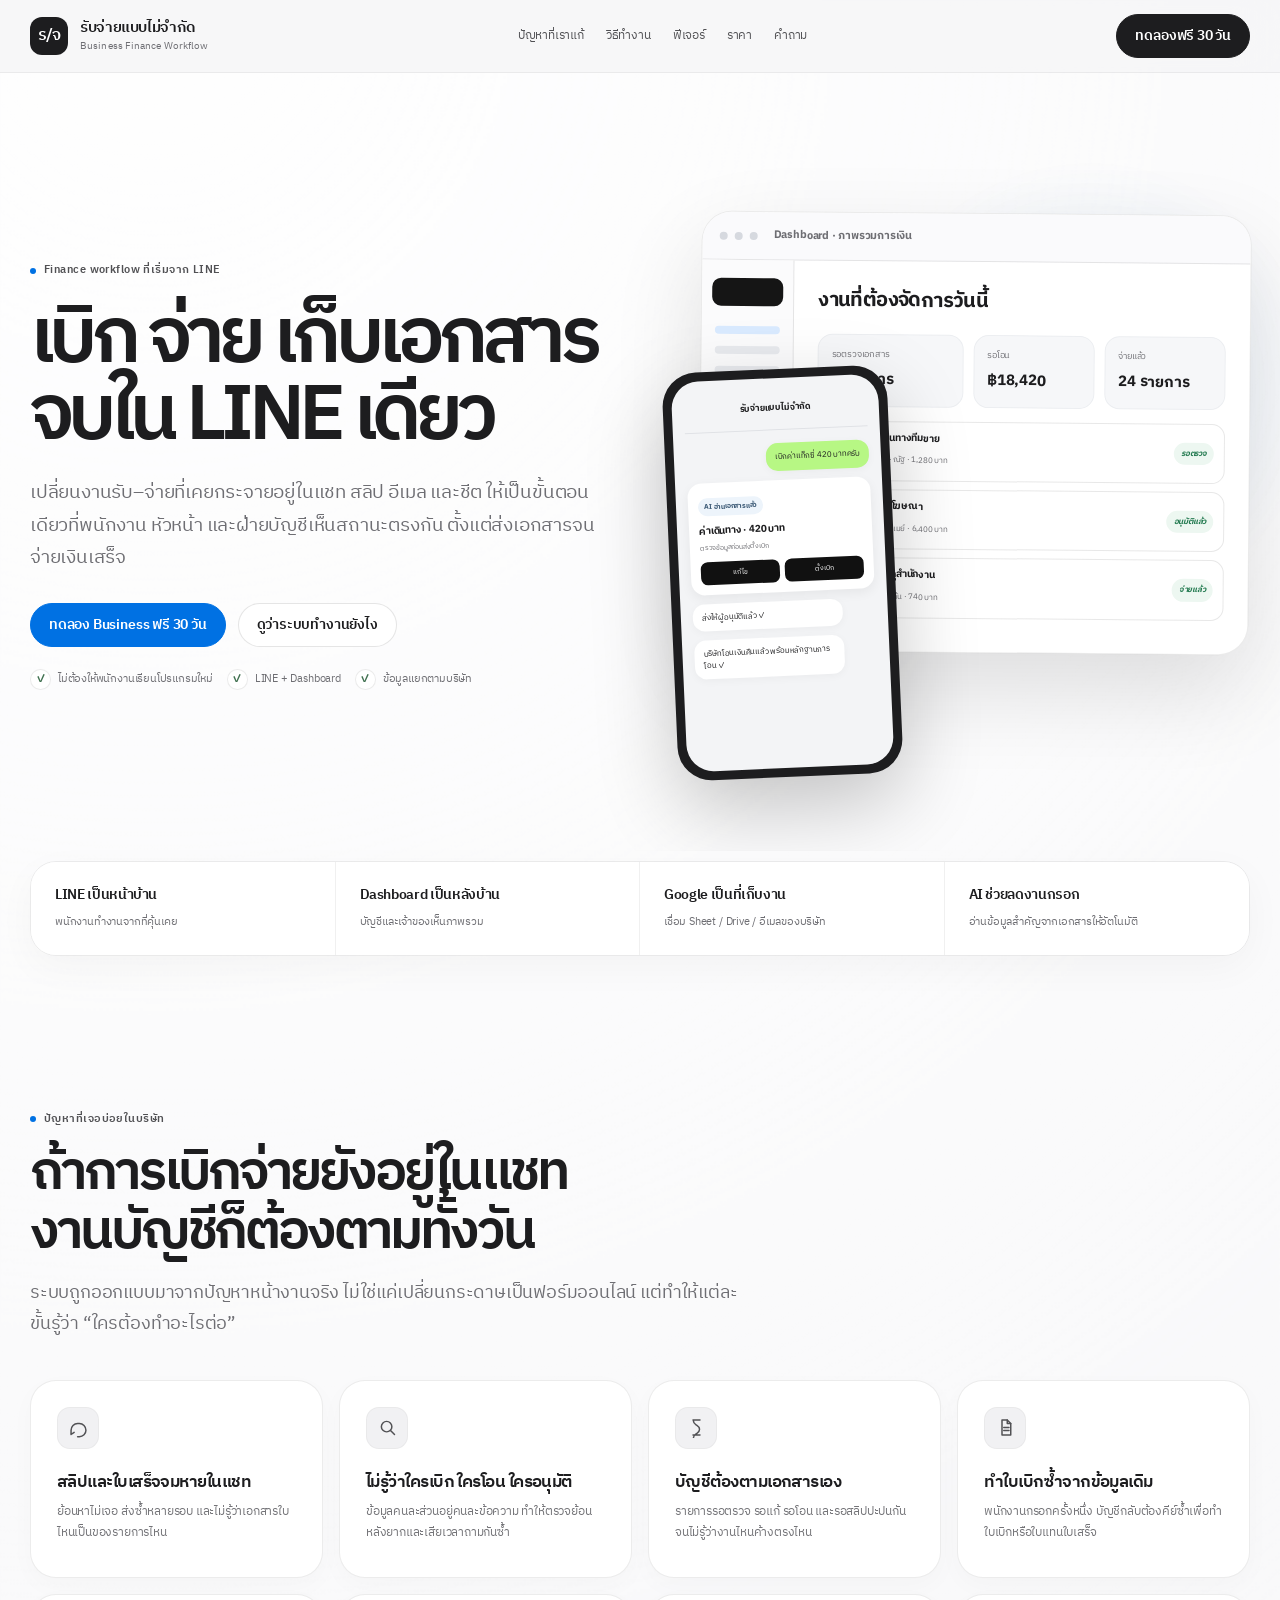
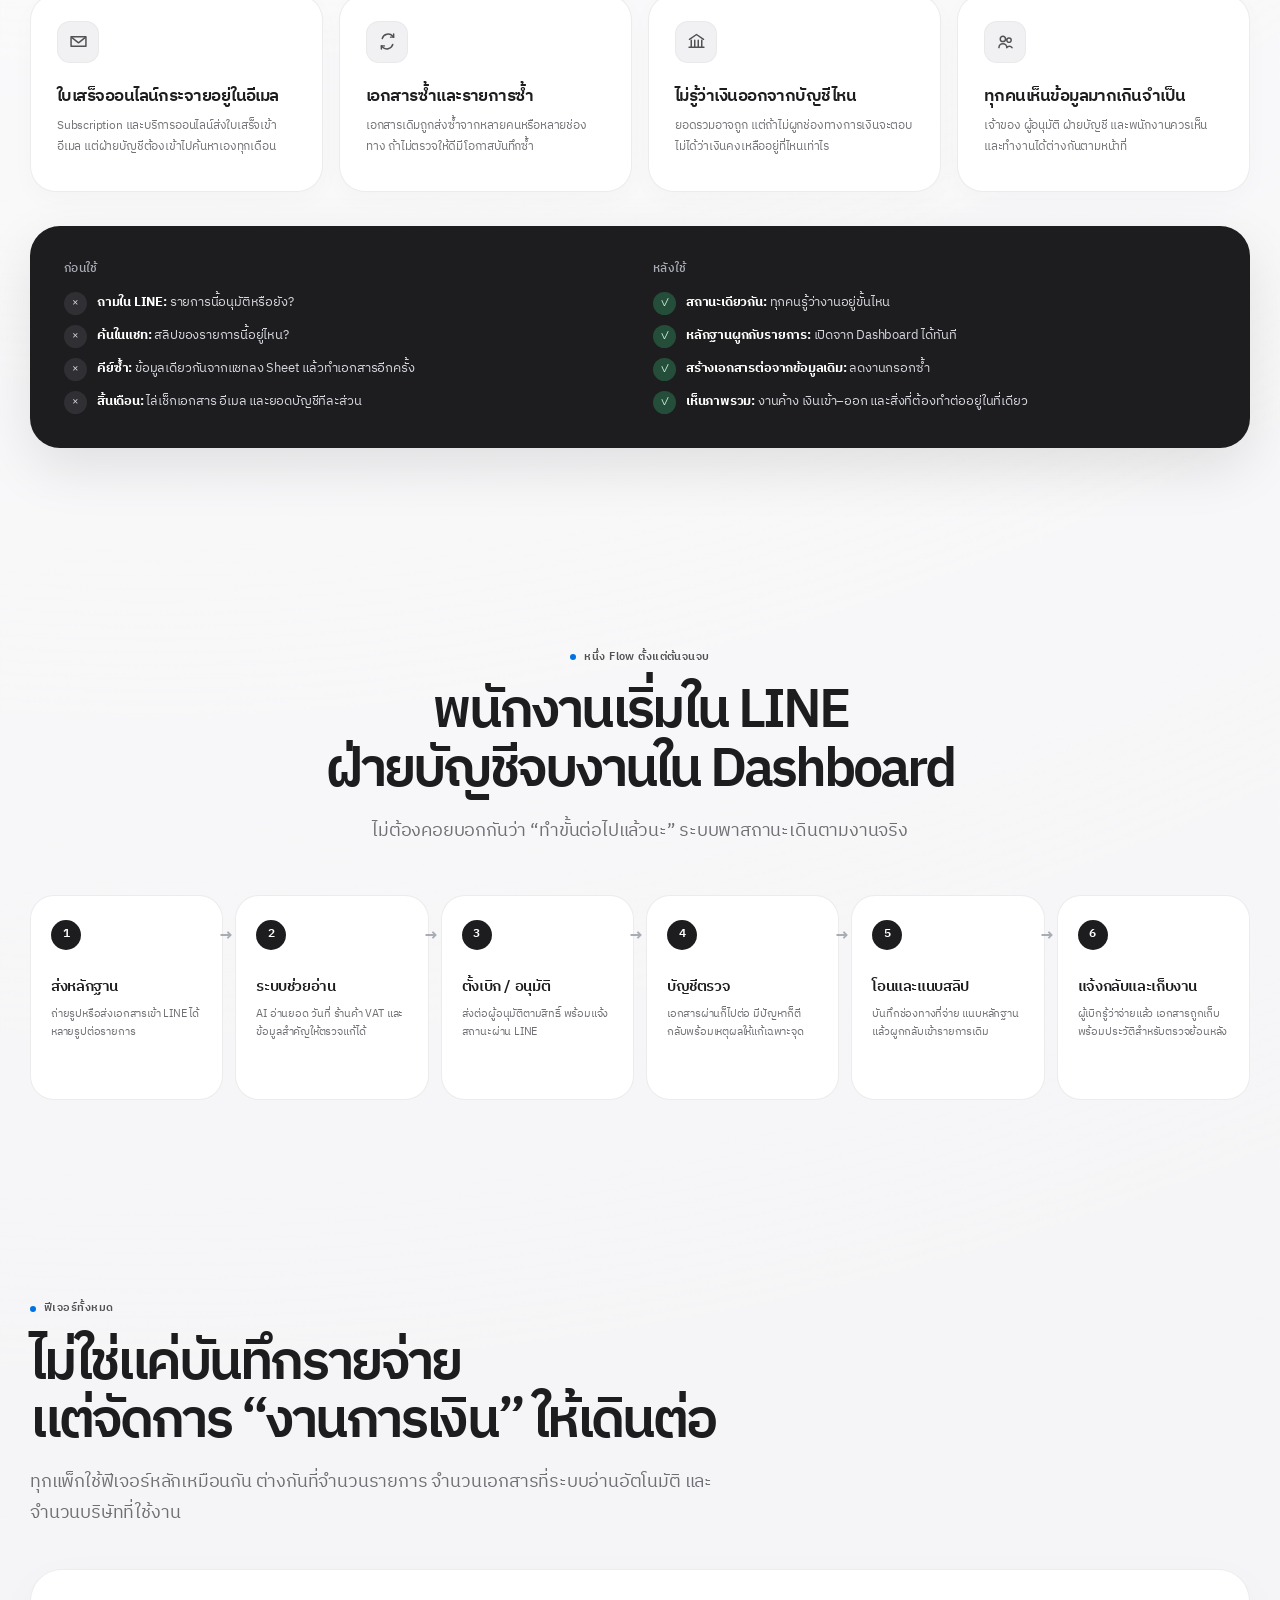
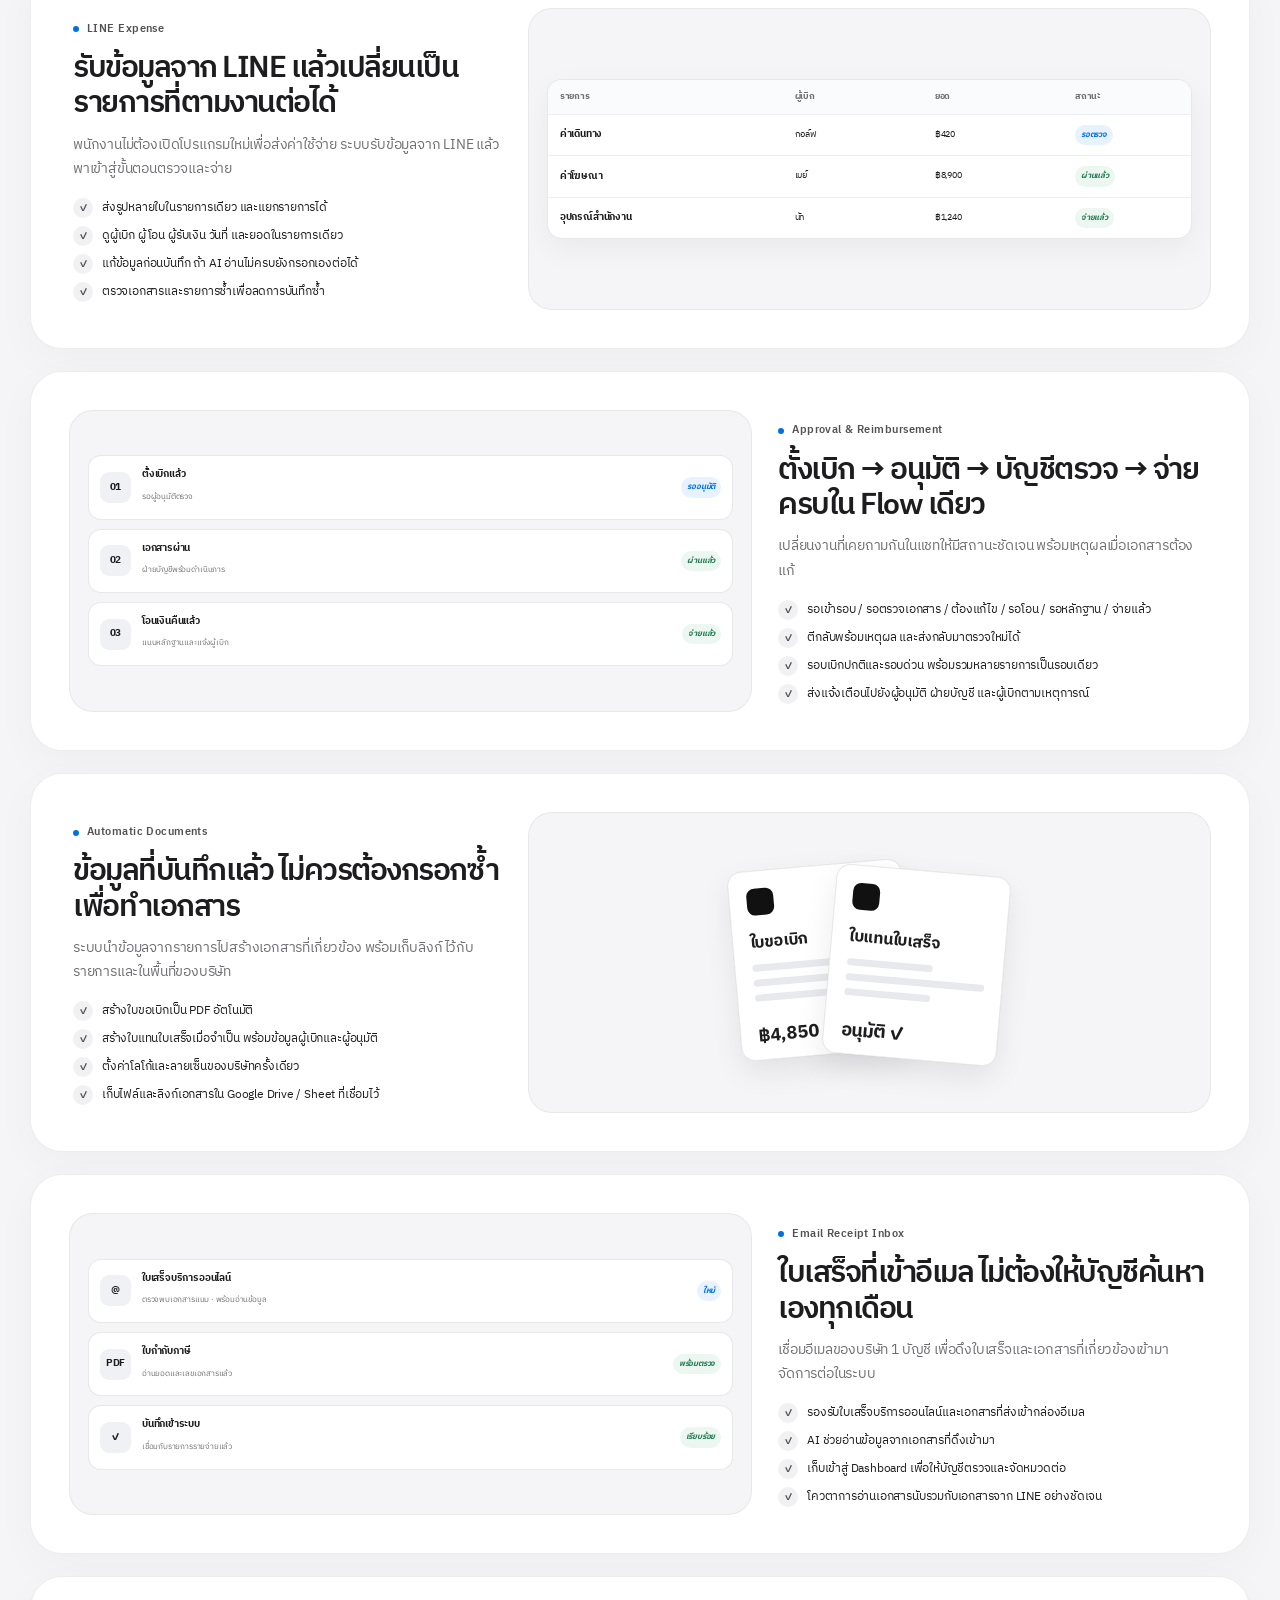
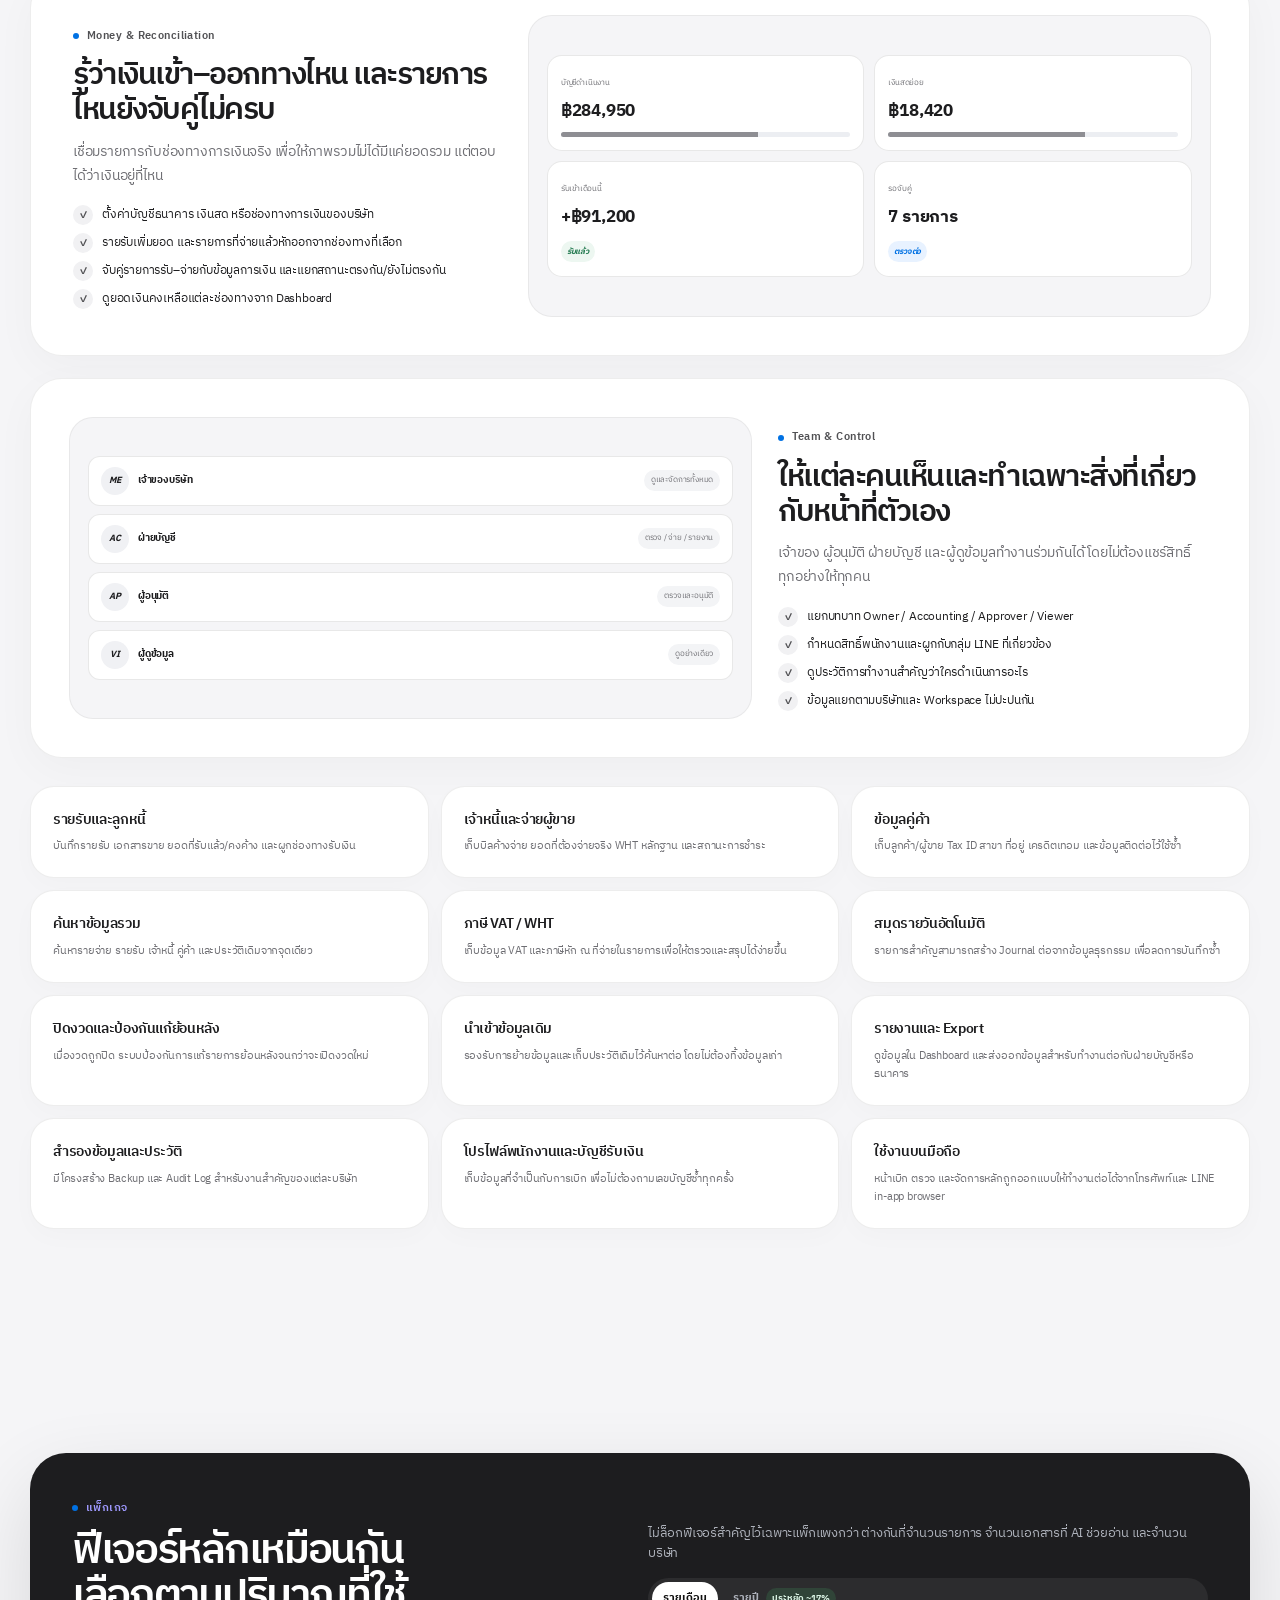
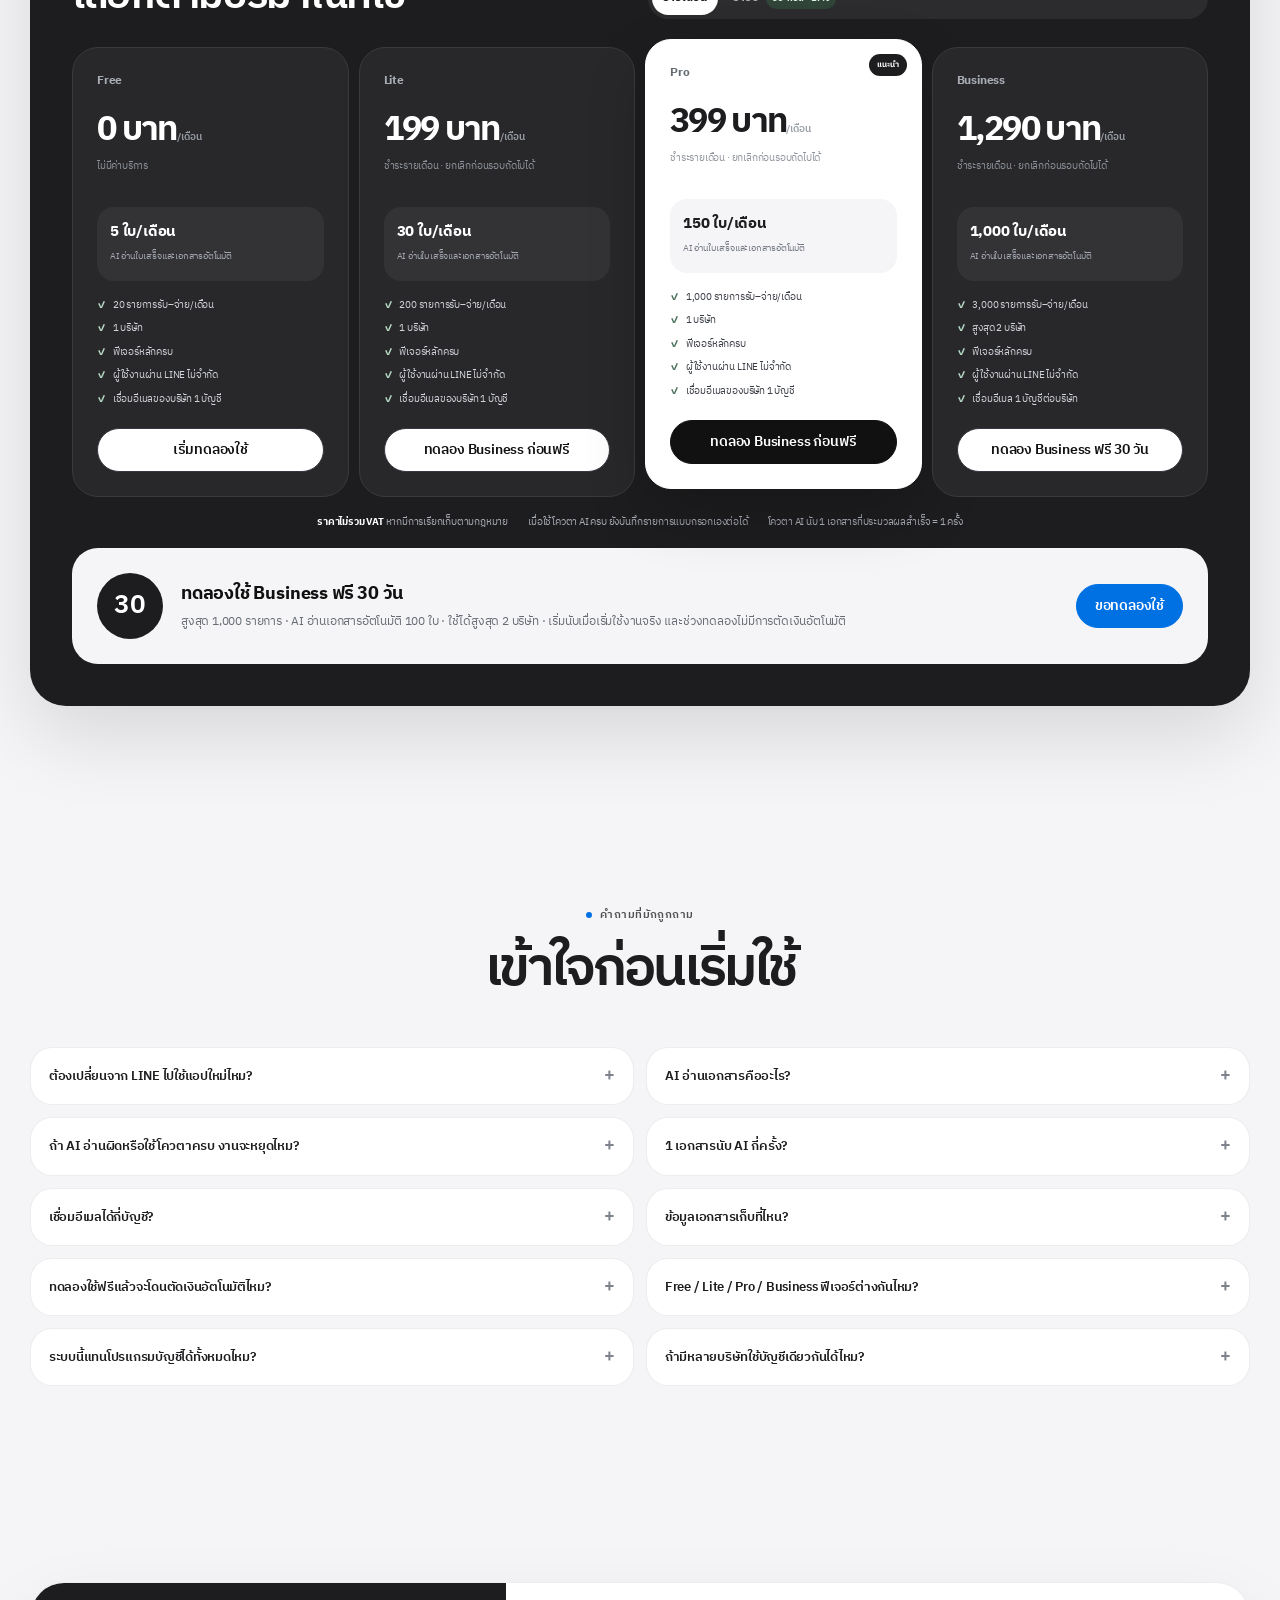
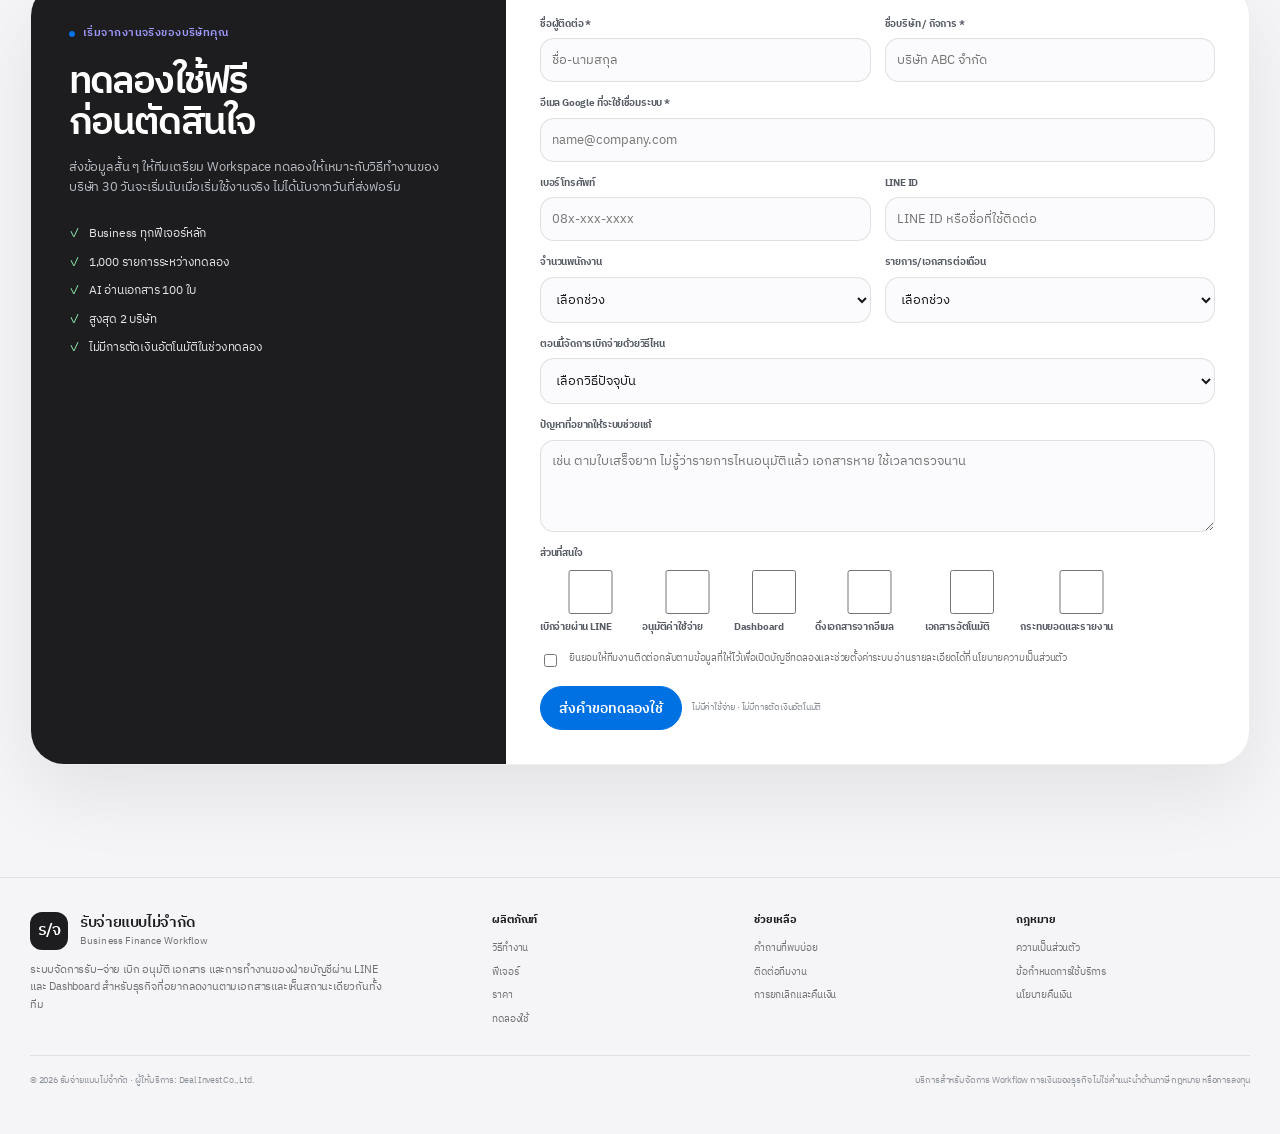
==== commit a9146def: "Add files via upload" ====
--- a/index.html
+++ b/index.html
@@ -30,11 +30,11 @@
 <section class="hero">
   <div class="container hero-grid">
     <div>
-      <div class="eyebrow">งานเบิกจ่ายที่เริ่มจาก LINE</div>
-      <h1>เบิกง่ายขึ้น<br><span class="accent">บัญชีตามงานน้อยลง</span></h1>
-      <p class="hero-copy">พนักงานส่งใบเสร็จใน LINE ระบบช่วยอ่านข้อมูล ส่งให้อนุมัติ ให้บัญชีตรวจ บันทึกจ่าย แนบสลิป และเก็บหลักฐานไว้ใน Dashboard เดียว ไม่ต้องตามงานข้ามแชท ชีต และอีเมล</p>
+      <div class="eyebrow">Finance workflow ที่เริ่มจาก LINE</div>
+      <h1>เบิก จ่าย เก็บเอกสาร<br><span class="accent">จบใน LINE เดียว</span></h1>
+      <p class="hero-copy">เปลี่ยนงานรับ–จ่ายที่เคยกระจายอยู่ในแชท สลิป อีเมล และชีต ให้เป็นขั้นตอนเดียวที่พนักงาน หัวหน้า และฝ่ายบัญชีเห็นสถานะตรงกัน ตั้งแต่ส่งเอกสารจนจ่ายเงินเสร็จ</p>
       <div class="hero-actions"><a class="btn accent" href="#trial">ทดลอง Business ฟรี 30 วัน</a><a class="btn" href="#how">ดูว่าระบบทำงานยังไง</a></div>
-      <div class="hero-note"><span>พนักงานใช้ LINE เหมือนเดิม</span><span>บัญชีดูงานจาก Dashboard</span><span>เห็นสถานะเดียวกันทั้งทีม</span></div>
+      <div class="hero-note"><span>ไม่ต้องให้พนักงานเรียนโปรแกรมใหม่</span><span>LINE + Dashboard</span><span>ข้อมูลแยกตามบริษัท</span></div>
     </div>
     <div class="hero-visual" aria-label="ตัวอย่างการทำงานของระบบ">
       <div class="hero-glow"></div>
@@ -46,28 +46,28 @@
     </div>
   </div>
 </section>
-<section class="trust-strip"><div class="container trust-box reveal"><div class="trust-item"><b>พนักงานเริ่มใน LINE</b><span>ส่งรายการและเอกสารจากที่ใช้อยู่ทุกวัน</span></div><div class="trust-item"><b>บัญชีจัดการใน Dashboard</b><span>เห็นงานค้าง รายการจ่าย และหลักฐานในที่เดียว</span></div><div class="trust-item"><b>เอกสารถูกเก็บเป็นระบบ</b><span>เชื่อม Sheet, Drive และอีเมลของบริษัท</span></div><div class="trust-item"><b>AI ช่วยอ่านเอกสาร</b><span>ลดเวลาพิมพ์ยอด วันที่ ร้านค้า และข้อมูลสำคัญ</span></div></div></section>
+<section class="trust-strip"><div class="container trust-box reveal"><div class="trust-item"><b>LINE เป็นหน้าบ้าน</b><span>พนักงานทำงานจากที่คุ้นเคย</span></div><div class="trust-item"><b>Dashboard เป็นหลังบ้าน</b><span>บัญชีและเจ้าของเห็นภาพรวม</span></div><div class="trust-item"><b>Google เป็นที่เก็บงาน</b><span>เชื่อม Sheet / Drive / อีเมลของบริษัท</span></div><div class="trust-item"><b>AI ช่วยลดงานกรอก</b><span>อ่านข้อมูลสำคัญจากเอกสารให้อัตโนมัติ</span></div></div></section>
 
 <section class="section" id="problems">
   <div class="container">
-    <div class="section-head"><div class="eyebrow">ปัญหาที่ระบบเข้ามาแก้</div><h2>งานบัญชีไม่ควรเสียเวลา<br>กับการตามสลิปและถามสถานะ</h2><p class="lead">เราเอางานที่เคยกระจายอยู่ใน LINE, อีเมล, ชีต และไฟล์ต่าง ๆ มารวมเป็นขั้นตอนเดียว เพื่อให้รู้ทันทีว่าเอกสารอยู่ไหน ใครต้องทำต่อ และรายการไหนจบแล้ว</p></div>
+    <div class="section-head"><div class="eyebrow">ปัญหาที่เจอบ่อยในบริษัท</div><h2>ถ้าการเบิกจ่ายยังอยู่ในแชท<br>งานบัญชีก็ต้องตามทั้งวัน</h2><p class="lead">ระบบถูกออกแบบมาจากปัญหาหน้างานจริง ไม่ใช่แค่เปลี่ยนกระดาษเป็นฟอร์มออนไลน์ แต่ทำให้แต่ละขั้นรู้ว่า “ใครต้องทำอะไรต่อ”</p></div>
     <div class="problem-grid">
-      <article class="problem-card reveal"><div class="problem-icon" data-icon="chat"></div><h3>ใบเสร็จหายในแชท</h3><p>พอผ่านไปหลายวัน บัญชีต้องเลื่อนหาใหม่ และยังไม่รู้ว่ารูปไหนเป็นของรายการไหน</p></article>
-      <article class="problem-card reveal"><div class="problem-icon" data-icon="status"></div><h3>ต้องถามซ้ำว่าถึงขั้นไหนแล้ว</h3><p>ใครอนุมัติแล้ว ใครต้องแก้ ใครรอโอน ถ้าไม่มีสถานะกลาง ทุกคนต้องถามกันเอง</p></article>
-      <article class="problem-card reveal"><div class="problem-icon" data-icon="clock"></div><h3>งานค้าง แต่ไม่มีใครเห็นคิว</h3><p>รายการรอตรวจ รอแก้ และรอจ่ายปะปนกัน ทำให้งานด่วนกับงานเก่าหลุดง่าย</p></article>
-      <article class="problem-card reveal"><div class="problem-icon" data-icon="doc"></div><h3>ข้อมูลเดิมถูกกรอกหลายรอบ</h3><p>พนักงานส่งข้อมูลแล้ว แต่บัญชียังต้องคีย์ซ้ำลงชีตและพิมพ์ซ้ำตอนทำเอกสาร</p></article>
-      <article class="problem-card reveal"><div class="problem-icon" data-icon="mail"></div><h3>ใบเสร็จออนไลน์ค้างอยู่ในอีเมล</h3><p>ค่าซอฟต์แวร์และบริการออนไลน์ส่งเอกสารเข้าอีเมล แต่ต้องมานั่งค้นทีละฉบับตอนสิ้นเดือน</p></article>
-      <article class="problem-card reveal"><div class="problem-icon" data-icon="copy"></div><h3>รายการเดิมมีโอกาสถูกบันทึกซ้ำ</h3><p>เมื่อเอกสารถูกส่งมาหลายครั้งหรือหลายช่องทาง ระบบที่ไม่มีตัวช่วยตรวจจะพลาดได้ง่าย</p></article>
-      <article class="problem-card reveal"><div class="problem-icon" data-icon="wallet"></div><h3>รู้ยอดรวม แต่ไม่รู้เงินอยู่ที่ไหน</h3><p>ยอดบริษัทอาจถูก แต่ถ้าไม่แยกช่องทางการเงิน จะตอบไม่ได้ว่าบัญชีไหนเหลือเท่าไร</p></article>
-      <article class="problem-card reveal"><div class="problem-icon" data-icon="people"></div><h3>สิทธิ์ของแต่ละคนไม่ชัดเจน</h3><p>เจ้าของ ผู้อนุมัติ บัญชี และพนักงานควรเห็นข้อมูลและทำงานได้ตามหน้าที่ของตัวเอง</p></article>
+      <article class="problem-card reveal"><div class="problem-icon"><svg viewBox="0 0 24 24" aria-hidden="true"><path d="M7 17.5L3.5 20v-5A7.5 7.5 0 0 1 11 7.5h2A7.5 7.5 0 0 1 20.5 15 7.5 7.5 0 0 1 13 22.5H11"></path></svg></div><h3>สลิปและใบเสร็จจมหายในแชท</h3><p>ย้อนหาไม่เจอ ส่งซ้ำหลายรอบ และไม่รู้ว่าเอกสารใบไหนเป็นของรายการไหน</p></article>
+      <article class="problem-card reveal"><div class="problem-icon"><svg viewBox="0 0 24 24" aria-hidden="true"><circle cx="11" cy="11" r="6"></circle><path d="M20 20l-4.2-4.2"></path></svg></div><h3>ไม่รู้ว่าใครเบิก ใครโอน ใครอนุมัติ</h3><p>ข้อมูลคนละส่วนอยู่คนละข้อความ ทำให้ตรวจย้อนหลังยากและเสียเวลาถามกันซ้ำ</p></article>
+      <article class="problem-card reveal"><div class="problem-icon"><svg viewBox="0 0 24 24" aria-hidden="true"><path d="M8 3.5h8M8 20.5h8M8.5 4.5c0 3 2.5 4.1 3.5 4.8 1 .7 3.5 1.8 3.5 4.8s-2.5 4.1-3.5 4.8c-1 .7-3.5 1.8-3.5 4.8"></path></svg></div><h3>บัญชีต้องตามเอกสารเอง</h3><p>รายการรอตรวจ รอแก้ รอโอน และรอสลิปปะปนกันจนไม่รู้ว่างานไหนค้างตรงไหน</p></article>
+      <article class="problem-card reveal"><div class="problem-icon"><svg viewBox="0 0 24 24" aria-hidden="true"><path d="M8 3.5h6l4 4v13H8z"></path><path d="M14 3.5v4h4M10 12h6M10 15.5h6"></path></svg></div><h3>ทำใบเบิกซ้ำจากข้อมูลเดิม</h3><p>พนักงานกรอกครั้งหนึ่ง บัญชีกลับต้องคีย์ซ้ำเพื่อทำใบเบิกหรือใบแทนใบเสร็จ</p></article>
+      <article class="problem-card reveal"><div class="problem-icon"><svg viewBox="0 0 24 24" aria-hidden="true"><path d="M3.5 6.5h17v11h-17z"></path><path d="M4.5 7.5l7.5 6 7.5-6"></path></svg></div><h3>ใบเสร็จออนไลน์กระจายอยู่ในอีเมล</h3><p>Subscription และบริการออนไลน์ส่งใบเสร็จเข้าอีเมล แต่ฝ่ายบัญชีต้องเข้าไปค้นหาเองทุกเดือน</p></article>
+      <article class="problem-card reveal"><div class="problem-icon"><svg viewBox="0 0 24 24" aria-hidden="true"><path d="M6 8.5A7 7 0 0 1 18 6l1 1"></path><path d="M19 3.5v3.5h-3.5"></path><path d="M18 15.5A7 7 0 0 1 6 18l-1-1"></path><path d="M5 20.5V17h3.5"></path></svg></div><h3>เอกสารซ้ำและรายการซ้ำ</h3><p>เอกสารเดิมถูกส่งซ้ำจากหลายคนหรือหลายช่องทาง ถ้าไม่ตรวจให้ดีมีโอกาสบันทึกซ้ำ</p></article>
+      <article class="problem-card reveal"><div class="problem-icon"><svg viewBox="0 0 24 24" aria-hidden="true"><path d="M4 9.5L12 4l8 5.5"></path><path d="M6 10.5v7M10 10.5v7M14 10.5v7M18 10.5v7M3.5 18.5h17"></path></svg></div><h3>ไม่รู้ว่าเงินออกจากบัญชีไหน</h3><p>ยอดรวมอาจถูก แต่ถ้าไม่ผูกช่องทางการเงินจะตอบไม่ได้ว่าเงินคงเหลืออยู่ที่ไหนเท่าไร</p></article>
+      <article class="problem-card reveal"><div class="problem-icon"><svg viewBox="0 0 24 24" aria-hidden="true"><path d="M9 12a3 3 0 1 0 0-6 3 3 0 0 0 0 6ZM16 13a2.5 2.5 0 1 0 0-5 2.5 2.5 0 0 0 0 5Z"></path><path d="M4.5 19a4.5 4.5 0 0 1 9 0M13.5 19a3.8 3.8 0 0 1 6 0"></path></svg></div><h3>ทุกคนเห็นข้อมูลมากเกินจำเป็น</h3><p>เจ้าของ ผู้อนุมัติ ฝ่ายบัญชี และพนักงานควรเห็นและทำงานได้ต่างกันตามหน้าที่</p></article>
     </div>
-    <div class="before-after reveal"><div><div class="ba-title">ก่อนใช้</div><div class="ba-list"><div class="ba-item"><span class="ba-mark">×</span><span><b>ต้องถาม:</b> รายการนี้อนุมัติหรือยัง?</span></div><div class="ba-item"><span class="ba-mark">×</span><span><b>ต้องค้น:</b> สลิปของรายการนี้อยู่ตรงไหน?</span></div><div class="ba-item"><span class="ba-mark">×</span><span><b>ต้องกรอกซ้ำ:</b> จากแชทลงชีต แล้วพิมพ์อีกครั้งตอนทำเอกสาร</span></div><div class="ba-item"><span class="ba-mark">×</span><span><b>ต้องไล่เช็ก:</b> เอกสาร อีเมล และยอดเงินคนละที่</span></div></div></div><div class="after"><div class="ba-title">หลังใช้</div><div class="ba-list"><div class="ba-item"><span class="ba-mark">✓</span><span><b>เห็นสถานะเดียวกัน:</b> รู้ทันทีว่างานอยู่ขั้นไหน</span></div><div class="ba-item"><span class="ba-mark">✓</span><span><b>สลิปอยู่กับรายการ:</b> เปิดดูย้อนหลังได้ทันที</span></div><div class="ba-item"><span class="ba-mark">✓</span><span><b>ใช้ข้อมูลเดิมต่อได้:</b> ลดการกรอกชื่อ วันที่ และยอดซ้ำ</span></div><div class="ba-item"><span class="ba-mark">✓</span><span><b>เห็นงานที่ต้องทำต่อ:</b> งานค้าง เงินเข้า–ออก และรายการที่จบแล้วอยู่หน้าเดียว</span></div></div></div></div>
+    <div class="before-after reveal"><div><div class="ba-title">ก่อนใช้</div><div class="ba-list"><div class="ba-item"><span class="ba-mark">×</span><span><b>ถามใน LINE:</b> รายการนี้อนุมัติหรือยัง?</span></div><div class="ba-item"><span class="ba-mark">×</span><span><b>ค้นในแชท:</b> สลิปของรายการนี้อยู่ไหน?</span></div><div class="ba-item"><span class="ba-mark">×</span><span><b>คีย์ซ้ำ:</b> ข้อมูลเดียวกันจากแชทลง Sheet แล้วทำเอกสารอีกครั้ง</span></div><div class="ba-item"><span class="ba-mark">×</span><span><b>สิ้นเดือน:</b> ไล่เช็กเอกสาร อีเมล และยอดบัญชีทีละส่วน</span></div></div></div><div class="after"><div class="ba-title">หลังใช้</div><div class="ba-list"><div class="ba-item"><span class="ba-mark">✓</span><span><b>สถานะเดียวกัน:</b> ทุกคนรู้ว่างานอยู่ขั้นไหน</span></div><div class="ba-item"><span class="ba-mark">✓</span><span><b>หลักฐานผูกกับรายการ:</b> เปิดจาก Dashboard ได้ทันที</span></div><div class="ba-item"><span class="ba-mark">✓</span><span><b>สร้างเอกสารต่อจากข้อมูลเดิม:</b> ลดงานกรอกซ้ำ</span></div><div class="ba-item"><span class="ba-mark">✓</span><span><b>เห็นภาพรวม:</b> งานค้าง เงินเข้า–ออก และสิ่งที่ต้องทำต่ออยู่ในที่เดียว</span></div></div></div></div>
   </div>
 </section>
 
 <section class="section compact" id="how">
   <div class="container">
-    <div class="section-head center"><div class="eyebrow">6 ขั้นตอนที่ทุกคนเข้าใจตรงกัน</div><h2>พนักงานเริ่มใน LINE<br>บัญชีปิดงานใน Dashboard</h2><p class="lead">แต่ละรายการมีสถานะของตัวเอง ตั้งแต่ส่งหลักฐานจนโอนเงินและเก็บเอกสารเรียบร้อย</p></div>
+    <div class="section-head center"><div class="eyebrow">หนึ่ง Flow ตั้งแต่ต้นจนจบ</div><h2>พนักงานเริ่มใน LINE<br>ฝ่ายบัญชีจบงานใน Dashboard</h2><p class="lead">ไม่ต้องคอยบอกกันว่า “ทำขั้นต่อไปแล้วนะ” ระบบพาสถานะเดินตามงานจริง</p></div>
     <div class="steps">
       <article class="step reveal"><div class="step-num">1</div><h3>ส่งหลักฐาน</h3><p>ถ่ายรูปหรือส่งเอกสารเข้า LINE ได้หลายรูปต่อรายการ</p></article>
       <article class="step reveal"><div class="step-num">2</div><h3>ระบบช่วยอ่าน</h3><p>AI อ่านยอด วันที่ ร้านค้า VAT และข้อมูลสำคัญให้ตรวจแก้ได้</p></article>
@@ -81,19 +81,19 @@
 
 <section class="section" id="features">
   <div class="container">
-    <div class="section-head"><div class="eyebrow">ฟีเจอร์ที่ใช้ทำงานจริง</div><h2>ตั้งแต่รับเอกสาร<br>จนถึงจ่ายเงินและตรวจย้อนหลัง</h2><p class="lead">ทุกแพ็กใช้ฟีเจอร์หลักเหมือนกัน ความต่างอยู่ที่ปริมาณการใช้งาน ไม่ต้องซื้อแพ็กแพงเพียงเพื่อปลดล็อกขั้นตอนสำคัญ</p></div>
+    <div class="section-head"><div class="eyebrow">ฟีเจอร์ทั้งหมด</div><h2>ไม่ใช่แค่บันทึกรายจ่าย<br>แต่จัดการ “งานการเงิน” ให้เดินต่อ</h2><p class="lead">ทุกแพ็กใช้ฟีเจอร์หลักเหมือนกัน ต่างกันที่จำนวนรายการ จำนวนเอกสารที่ระบบอ่านอัตโนมัติ และจำนวนบริษัทที่ใช้งาน</p></div>
     <div class="feature-stack">
-      <article class="feature-band reveal"><div class="feature-copy"><div class="eyebrow">รับเอกสารผ่าน LINE</div><h3>ส่งใน LINE ครั้งเดียว แล้วงานไปต่อได้เลย</h3><p>พนักงานส่งรูปและรายละเอียดจาก LINE เหมือนที่เคยทำ แต่ข้อมูลจะถูกจัดเป็นรายการให้บัญชีตรวจต่อ ไม่ต้องคัดลอกจากแชทอีกครั้ง</p><div class="checks"><span class="check">ส่งรูปหลายใบในรายการเดียว และแยกรายการได้</span><span class="check">ดูผู้เบิก ผู้โอน ผู้รับเงิน วันที่ และยอดในรายการเดียว</span><span class="check">แก้ข้อมูลก่อนบันทึก ถ้า AI อ่านไม่ครบยังกรอกเองต่อได้</span><span class="check">ตรวจเอกสารและรายการซ้ำเพื่อลดการบันทึกซ้ำ</span></div></div><div class="feature-ui"><div class="mini-table"><div class="mini-table-head"><span>รายการ</span><span>ผู้เบิก</span><span>ยอด</span><span>สถานะ</span></div><div class="mini-table-row"><b>ค่าเดินทาง</b><span>กอล์ฟ</span><span>฿420</span><i class="pill">รอตรวจ</i></div><div class="mini-table-row"><b>ค่าโฆษณา</b><span>เมย์</span><span>฿8,900</span><i class="pill green">ผ่านแล้ว</i></div><div class="mini-table-row"><b>อุปกรณ์สำนักงาน</b><span>นัท</span><span>฿1,240</span><i class="pill green">จ่ายแล้ว</i></div></div></div></article>
+      <article class="feature-band reveal"><div class="feature-copy"><div class="eyebrow">LINE Expense</div><h3>รับข้อมูลจาก LINE แล้วเปลี่ยนเป็นรายการที่ตามงานต่อได้</h3><p>พนักงานไม่ต้องเปิดโปรแกรมใหม่เพื่อส่งค่าใช้จ่าย ระบบรับข้อมูลจาก LINE แล้วพาเข้าสู่ขั้นตอนตรวจและจ่าย</p><div class="checks"><span class="check">ส่งรูปหลายใบในรายการเดียว และแยกรายการได้</span><span class="check">ดูผู้เบิก ผู้โอน ผู้รับเงิน วันที่ และยอดในรายการเดียว</span><span class="check">แก้ข้อมูลก่อนบันทึก ถ้า AI อ่านไม่ครบยังกรอกเองต่อได้</span><span class="check">ตรวจเอกสารและรายการซ้ำเพื่อลดการบันทึกซ้ำ</span></div></div><div class="feature-ui"><div class="mini-table"><div class="mini-table-head"><span>รายการ</span><span>ผู้เบิก</span><span>ยอด</span><span>สถานะ</span></div><div class="mini-table-row"><b>ค่าเดินทาง</b><span>กอล์ฟ</span><span>฿420</span><i class="pill">รอตรวจ</i></div><div class="mini-table-row"><b>ค่าโฆษณา</b><span>เมย์</span><span>฿8,900</span><i class="pill green">ผ่านแล้ว</i></div><div class="mini-table-row"><b>อุปกรณ์สำนักงาน</b><span>นัท</span><span>฿1,240</span><i class="pill green">จ่ายแล้ว</i></div></div></div></article>
 
-      <article class="feature-band reveal"><div class="feature-copy"><div class="eyebrow">เบิก อนุมัติ และจ่าย</div><h3>รู้ทันทีว่ารายการอยู่ขั้นไหน และใครต้องทำต่อ</h3><p>ไม่ต้องพิมพ์ถามว่า “อนุมัติหรือยัง” หรือ “บัญชีโอนหรือยัง” เพราะทุกขั้นมีสถานะและผู้รับผิดชอบชัดเจน</p><div class="checks"><span class="check">รอเข้ารอบ / รอตรวจเอกสาร / ต้องแก้ไข / รอโอน / รอหลักฐาน / จ่ายแล้ว</span><span class="check">ตีกลับพร้อมเหตุผล และส่งกลับมาตรวจใหม่ได้</span><span class="check">รอบเบิกปกติและรอบด่วน พร้อมรวมหลายรายการเป็นรอบเดียว</span><span class="check">ส่งแจ้งเตือนไปยังผู้อนุมัติ ฝ่ายบัญชี และผู้เบิกตามเหตุการณ์</span></div></div><div class="feature-ui"><div class="mail-ui"><div class="mail-row"><div class="mail-logo">01</div><div><strong>ตั้งเบิกแล้ว</strong><small>รอผู้อนุมัติตรวจ</small></div><i class="pill">รออนุมัติ</i></div><div class="mail-row"><div class="mail-logo">02</div><div><strong>เอกสารผ่าน</strong><small>ฝ่ายบัญชีพร้อมดำเนินการ</small></div><i class="pill green">ผ่านแล้ว</i></div><div class="mail-row"><div class="mail-logo">03</div><div><strong>โอนเงินคืนแล้ว</strong><small>แนบหลักฐานและแจ้งผู้เบิก</small></div><i class="pill green">จ่ายแล้ว</i></div></div></div></article>
+      <article class="feature-band reveal"><div class="feature-copy"><div class="eyebrow">Approval & Reimbursement</div><h3>ตั้งเบิก → อนุมัติ → บัญชีตรวจ → จ่าย ครบใน Flow เดียว</h3><p>เปลี่ยนงานที่เคยถามกันในแชทให้มีสถานะชัดเจน พร้อมเหตุผลเมื่อเอกสารต้องแก้</p><div class="checks"><span class="check">รอเข้ารอบ / รอตรวจเอกสาร / ต้องแก้ไข / รอโอน / รอหลักฐาน / จ่ายแล้ว</span><span class="check">ตีกลับพร้อมเหตุผล และส่งกลับมาตรวจใหม่ได้</span><span class="check">รอบเบิกปกติและรอบด่วน พร้อมรวมหลายรายการเป็นรอบเดียว</span><span class="check">ส่งแจ้งเตือนไปยังผู้อนุมัติ ฝ่ายบัญชี และผู้เบิกตามเหตุการณ์</span></div></div><div class="feature-ui"><div class="mail-ui"><div class="mail-row"><div class="mail-logo">01</div><div><strong>ตั้งเบิกแล้ว</strong><small>รอผู้อนุมัติตรวจ</small></div><i class="pill">รออนุมัติ</i></div><div class="mail-row"><div class="mail-logo">02</div><div><strong>เอกสารผ่าน</strong><small>ฝ่ายบัญชีพร้อมดำเนินการ</small></div><i class="pill green">ผ่านแล้ว</i></div><div class="mail-row"><div class="mail-logo">03</div><div><strong>โอนเงินคืนแล้ว</strong><small>แนบหลักฐานและแจ้งผู้เบิก</small></div><i class="pill green">จ่ายแล้ว</i></div></div></div></article>
 
-      <article class="feature-band reveal"><div class="feature-copy"><div class="eyebrow">สร้างเอกสารอัตโนมัติ</div><h3>กรอกข้อมูลครั้งเดียว แล้วใช้ต่อสร้างเอกสารได้</h3><p>ข้อมูลที่พนักงานส่งและบัญชีตรวจแล้วถูกนำไปใช้ต่อ ทำให้ไม่ต้องเปิดไฟล์ใหม่แล้วพิมพ์ชื่อ วันที่ และยอดเงินซ้ำอีกรอบ</p><div class="checks"><span class="check">สร้างใบขอเบิกเป็น PDF อัตโนมัติ</span><span class="check">สร้างใบแทนใบเสร็จเมื่อจำเป็น พร้อมข้อมูลผู้เบิกและผู้อนุมัติ</span><span class="check">ตั้งค่าโลโก้และลายเซ็นของบริษัทครั้งเดียว</span><span class="check">เก็บไฟล์และลิงก์เอกสารใน Google Drive / Sheet ที่เชื่อมไว้</span></div></div><div class="feature-ui"><div class="doc-stack"><div class="doc"><div class="doc-logo"></div><b>ใบขอเบิก</b><div class="doc-line"></div><div class="doc-line w"></div><div class="doc-line"></div><div class="doc-amount">฿4,850</div></div><div class="doc"><div class="doc-logo"></div><b>ใบแทนใบเสร็จ</b><div class="doc-line w"></div><div class="doc-line"></div><div class="doc-line w"></div><div class="doc-amount">อนุมัติ ✓</div></div></div></div></article>
+      <article class="feature-band reveal"><div class="feature-copy"><div class="eyebrow">Automatic Documents</div><h3>ข้อมูลที่บันทึกแล้ว ไม่ควรต้องกรอกซ้ำเพื่อทำเอกสาร</h3><p>ระบบนำข้อมูลจากรายการไปสร้างเอกสารที่เกี่ยวข้อง พร้อมเก็บลิงก์ไว้กับรายการและในพื้นที่ของบริษัท</p><div class="checks"><span class="check">สร้างใบขอเบิกเป็น PDF อัตโนมัติ</span><span class="check">สร้างใบแทนใบเสร็จเมื่อจำเป็น พร้อมข้อมูลผู้เบิกและผู้อนุมัติ</span><span class="check">ตั้งค่าโลโก้และลายเซ็นของบริษัทครั้งเดียว</span><span class="check">เก็บไฟล์และลิงก์เอกสารใน Google Drive / Sheet ที่เชื่อมไว้</span></div></div><div class="feature-ui"><div class="doc-stack"><div class="doc"><div class="doc-logo"></div><b>ใบขอเบิก</b><div class="doc-line"></div><div class="doc-line w"></div><div class="doc-line"></div><div class="doc-amount">฿4,850</div></div><div class="doc"><div class="doc-logo"></div><b>ใบแทนใบเสร็จ</b><div class="doc-line w"></div><div class="doc-line"></div><div class="doc-line w"></div><div class="doc-amount">อนุมัติ ✓</div></div></div></div></article>
 
-      <article class="feature-band reveal"><div class="feature-copy"><div class="eyebrow">ดึงใบเสร็จจากอีเมล</div><h3>ใบเสร็จออนไลน์เข้าระบบโดยไม่ต้องไล่ค้นทีละอีเมล</h3><p>เชื่อมอีเมลของบริษัท 1 บัญชี แล้วนำเอกสารที่เกี่ยวข้องเข้ามาให้บัญชีตรวจต่อใน Dashboard ลดเวลาค้นหาใบเสร็จจากบริการออนไลน์</p><div class="checks"><span class="check">รองรับใบเสร็จบริการออนไลน์และเอกสารที่ส่งเข้ากล่องอีเมล</span><span class="check">AI ช่วยอ่านข้อมูลจากเอกสารที่ดึงเข้ามา</span><span class="check">เอกสารเข้ามาอยู่ใน Dashboard เพื่อให้บัญชีตรวจและจัดการต่อ</span><span class="check">จำนวนเอกสารที่ระบบช่วยอ่าน นับรวมทั้งจาก LINE และอีเมล</span></div></div><div class="feature-ui"><div class="mail-ui"><div class="mail-row"><div class="mail-logo">@</div><div><strong>ใบเสร็จบริการออนไลน์</strong><small>ตรวจพบเอกสารแนบ · พร้อมอ่านข้อมูล</small></div><i class="pill">ใหม่</i></div><div class="mail-row"><div class="mail-logo">PDF</div><div><strong>ใบกำกับภาษี</strong><small>อ่านยอดและเลขเอกสารแล้ว</small></div><i class="pill green">พร้อมตรวจ</i></div><div class="mail-row"><div class="mail-logo">✓</div><div><strong>บันทึกเข้าระบบ</strong><small>เชื่อมกับรายการรายจ่ายแล้ว</small></div><i class="pill green">เรียบร้อย</i></div></div></div></article>
+      <article class="feature-band reveal"><div class="feature-copy"><div class="eyebrow">Email Receipt Inbox</div><h3>ใบเสร็จที่เข้าอีเมล ไม่ต้องให้บัญชีค้นหาเองทุกเดือน</h3><p>เชื่อมอีเมลของบริษัท 1 บัญชี เพื่อดึงใบเสร็จและเอกสารที่เกี่ยวข้องเข้ามาจัดการต่อในระบบ</p><div class="checks"><span class="check">รองรับใบเสร็จบริการออนไลน์และเอกสารที่ส่งเข้ากล่องอีเมล</span><span class="check">AI ช่วยอ่านข้อมูลจากเอกสารที่ดึงเข้ามา</span><span class="check">เก็บเข้าสู่ Dashboard เพื่อให้บัญชีตรวจและจัดหมวดต่อ</span><span class="check">โควตาการอ่านเอกสารนับรวมกับเอกสารจาก LINE อย่างชัดเจน</span></div></div><div class="feature-ui"><div class="mail-ui"><div class="mail-row"><div class="mail-logo">@</div><div><strong>ใบเสร็จบริการออนไลน์</strong><small>ตรวจพบเอกสารแนบ · พร้อมอ่านข้อมูล</small></div><i class="pill">ใหม่</i></div><div class="mail-row"><div class="mail-logo">PDF</div><div><strong>ใบกำกับภาษี</strong><small>อ่านยอดและเลขเอกสารแล้ว</small></div><i class="pill green">พร้อมตรวจ</i></div><div class="mail-row"><div class="mail-logo">✓</div><div><strong>บันทึกเข้าระบบ</strong><small>เชื่อมกับรายการรายจ่ายแล้ว</small></div><i class="pill green">เรียบร้อย</i></div></div></div></article>
 
-      <article class="feature-band reveal"><div class="feature-copy"><div class="eyebrow">ดูเงินและตรวจจับคู่รายการ</div><h3>เห็นว่าเงินอยู่ที่ไหน และรายการไหนยังต้องตรวจ</h3><p>แต่ละรายการผูกกับบัญชีธนาคาร เงินสด หรือช่องทางที่ใช้จริง ทำให้ยอดคงเหลือและรายการที่ยังจับคู่ไม่ครบดูได้จากหน้าเดียว</p><div class="checks"><span class="check">ตั้งค่าบัญชีธนาคาร เงินสด หรือช่องทางการเงินของบริษัท</span><span class="check">รายรับเพิ่มยอด และรายการที่จ่ายแล้วหักออกจากช่องทางที่เลือก</span><span class="check">จับคู่รายการรับ–จ่ายกับข้อมูลการเงิน และแยกสถานะตรงกัน/ยังไม่ตรงกัน</span><span class="check">ดูยอดเงินคงเหลือแต่ละช่องทางจาก Dashboard</span></div></div><div class="feature-ui"><div class="account-ui"><div class="account-card"><small>บัญชีดำเนินงาน</small><strong>฿284,950</strong><div class="account-bar"></div></div><div class="account-card"><small>เงินสดย่อย</small><strong>฿18,420</strong><div class="account-bar"></div></div><div class="account-card"><small>รับเข้าเดือนนี้</small><strong>+฿91,200</strong><i class="pill green">รับแล้ว</i></div><div class="account-card"><small>รอจับคู่</small><strong>7 รายการ</strong><i class="pill">ตรวจต่อ</i></div></div></div></article>
+      <article class="feature-band reveal"><div class="feature-copy"><div class="eyebrow">Money & Reconciliation</div><h3>รู้ว่าเงินเข้า–ออกทางไหน และรายการไหนยังจับคู่ไม่ครบ</h3><p>เชื่อมรายการกับช่องทางการเงินจริง เพื่อให้ภาพรวมไม่ได้มีแค่ยอดรวม แต่ตอบได้ว่าเงินอยู่ที่ไหน</p><div class="checks"><span class="check">ตั้งค่าบัญชีธนาคาร เงินสด หรือช่องทางการเงินของบริษัท</span><span class="check">รายรับเพิ่มยอด และรายการที่จ่ายแล้วหักออกจากช่องทางที่เลือก</span><span class="check">จับคู่รายการรับ–จ่ายกับข้อมูลการเงิน และแยกสถานะตรงกัน/ยังไม่ตรงกัน</span><span class="check">ดูยอดเงินคงเหลือแต่ละช่องทางจาก Dashboard</span></div></div><div class="feature-ui"><div class="account-ui"><div class="account-card"><small>บัญชีดำเนินงาน</small><strong>฿284,950</strong><div class="account-bar"></div></div><div class="account-card"><small>เงินสดย่อย</small><strong>฿18,420</strong><div class="account-bar"></div></div><div class="account-card"><small>รับเข้าเดือนนี้</small><strong>+฿91,200</strong><i class="pill green">รับแล้ว</i></div><div class="account-card"><small>รอจับคู่</small><strong>7 รายการ</strong><i class="pill">ตรวจต่อ</i></div></div></div></article>
 
-      <article class="feature-band reveal"><div class="feature-copy"><div class="eyebrow">สิทธิ์และการทำงานของทีม</div><h3>เจ้าของ ผู้อนุมัติ และบัญชี ไม่จำเป็นต้องเห็นหรือทำเหมือนกัน</h3><p>กำหนดหน้าที่ให้แต่ละคนชัดเจน ลดความสับสนและลดการเปิดข้อมูลที่ไม่จำเป็นให้คนทั้งบริษัทเห็น</p><div class="checks"><span class="check">แยกสิทธิ์ เจ้าของ / ฝ่ายบัญชี / ผู้อนุมัติ / ผู้ดูข้อมูล</span><span class="check">กำหนดสิทธิ์พนักงานและผูกกับกลุ่ม LINE ที่เกี่ยวข้อง</span><span class="check">ดูประวัติการทำงานสำคัญว่าใครดำเนินการอะไร</span><span class="check">ข้อมูลของแต่ละบริษัทแยกจากกัน ไม่ปะปนกับบริษัทอื่น</span></div></div><div class="feature-ui"><div class="role-ui"><div class="role-row"><div class="role-name"><i class="avatar">ME</i>เจ้าของบริษัท</div><span class="role-badge">ดูและจัดการทั้งหมด</span></div><div class="role-row"><div class="role-name"><i class="avatar">AC</i>ฝ่ายบัญชี</div><span class="role-badge">ตรวจ / จ่าย / รายงาน</span></div><div class="role-row"><div class="role-name"><i class="avatar">AP</i>ผู้อนุมัติ</div><span class="role-badge">ตรวจและอนุมัติ</span></div><div class="role-row"><div class="role-name"><i class="avatar">VI</i>ผู้ดูข้อมูล</div><span class="role-badge">ดูอย่างเดียว</span></div></div></div></article>
+      <article class="feature-band reveal"><div class="feature-copy"><div class="eyebrow">Team & Control</div><h3>ให้แต่ละคนเห็นและทำเฉพาะสิ่งที่เกี่ยวกับหน้าที่ตัวเอง</h3><p>เจ้าของ ผู้อนุมัติ ฝ่ายบัญชี และผู้ดูข้อมูลทำงานร่วมกันได้ โดยไม่ต้องแชร์สิทธิ์ทุกอย่างให้ทุกคน</p><div class="checks"><span class="check">แยกบทบาท Owner / Accounting / Approver / Viewer</span><span class="check">กำหนดสิทธิ์พนักงานและผูกกับกลุ่ม LINE ที่เกี่ยวข้อง</span><span class="check">ดูประวัติการทำงานสำคัญว่าใครดำเนินการอะไร</span><span class="check">ข้อมูลแยกตามบริษัทและ Workspace ไม่ปะปนกัน</span></div></div><div class="feature-ui"><div class="role-ui"><div class="role-row"><div class="role-name"><i class="avatar">ME</i>เจ้าของบริษัท</div><span class="role-badge">ดูและจัดการทั้งหมด</span></div><div class="role-row"><div class="role-name"><i class="avatar">AC</i>ฝ่ายบัญชี</div><span class="role-badge">ตรวจ / จ่าย / รายงาน</span></div><div class="role-row"><div class="role-name"><i class="avatar">AP</i>ผู้อนุมัติ</div><span class="role-badge">ตรวจและอนุมัติ</span></div><div class="role-row"><div class="role-name"><i class="avatar">VI</i>ผู้ดูข้อมูล</div><span class="role-badge">ดูอย่างเดียว</span></div></div></div></article>
     </div>
 
     <div class="feature-index">
@@ -123,7 +123,7 @@
         <article class="price-card recommended" data-price-card data-monthly="399" data-annual="3990"><span class="price-ribbon">แนะนำ</span><div class="price-name">Pro</div><div class="price-value" data-price><b>399 บาท</b><span>/เดือน</span></div><div class="price-sub" data-billing-note>ชำระรายเดือน · ยกเลิกก่อนรอบถัดไปได้</div><div class="price-quota"><strong>150 ใบ/เดือน</strong><span>AI อ่านใบเสร็จและเอกสารอัตโนมัติ</span></div><ul class="price-list"><li>1,000 รายการรับ–จ่าย/เดือน</li><li>1 บริษัท</li><li>ฟีเจอร์หลักครบ</li><li>ผู้ใช้งานผ่าน LINE ไม่จำกัด</li><li>เชื่อมอีเมลของบริษัท 1 บัญชี</li></ul><a class="btn" href="#trial">ทดลอง Business ก่อนฟรี</a></article>
         <article class="price-card" data-price-card data-monthly="1290" data-annual="12900"><div class="price-name">Business</div><div class="price-value" data-price><b>1,290 บาท</b><span>/เดือน</span></div><div class="price-sub" data-billing-note>ชำระรายเดือน · ยกเลิกก่อนรอบถัดไปได้</div><div class="price-quota"><strong>1,000 ใบ/เดือน</strong><span>AI อ่านใบเสร็จและเอกสารอัตโนมัติ</span></div><ul class="price-list"><li>3,000 รายการรับ–จ่าย/เดือน</li><li>สูงสุด 2 บริษัท</li><li>ฟีเจอร์หลักครบ</li><li>ผู้ใช้งานผ่าน LINE ไม่จำกัด</li><li>เชื่อมอีเมล 1 บัญชีต่อบริษัท</li></ul><a class="btn" href="#trial">ทดลอง Business ฟรี 30 วัน</a></article>
       </div>
-      <div class="pricing-foot"><span><b>ราคาไม่รวม VAT</b> หากมีการเรียกเก็บตามกฎหมาย</span><span>เมื่อใช้จำนวนอ่านเอกสารอัตโนมัติครบ ยังบันทึกรายการแบบกรอกเองต่อได้</span><span>เอกสารที่ระบบอ่านสำเร็จ 1 ชุด = นับ 1 ครั้ง</span></div>
+      <div class="pricing-foot"><span><b>ราคาไม่รวม VAT</b> หากมีการเรียกเก็บตามกฎหมาย</span><span>เมื่อใช้โควตา AI ครบ ยังบันทึกรายการแบบกรอกเองต่อได้</span><span>โควตา AI นับ 1 เอกสารที่ประมวลผลสำเร็จ = 1 ครั้ง</span></div>
       <div class="trial-card"><div class="trial-number">30</div><div><h3>ทดลองใช้ Business ฟรี 30 วัน</h3><p>สูงสุด 1,000 รายการ · AI อ่านเอกสารอัตโนมัติ 100 ใบ · ใช้ได้สูงสุด 2 บริษัท · เริ่มนับเมื่อเริ่มใช้งานจริง และช่วงทดลองไม่มีการตัดเงินอัตโนมัติ</p></div><a class="btn accent" href="#trial">ขอทดลองใช้</a></div>
     </div>
   </div>
@@ -133,19 +133,19 @@
   <div class="container"><div class="section-head center"><div class="eyebrow">คำถามที่มักถูกถาม</div><h2>เข้าใจก่อนเริ่มใช้</h2></div><div class="faq">
     <details><summary>ต้องเปลี่ยนจาก LINE ไปใช้แอปใหม่ไหม?</summary><p>ไม่จำเป็น พนักงานเริ่มส่งข้อมูลและทำงานหลายขั้นจาก LINE ได้ ส่วนเจ้าของและฝ่ายบัญชีใช้ Dashboard สำหรับตรวจ จ่าย รายงาน และตั้งค่าระบบ</p></details>
     <details><summary>AI อ่านเอกสารคืออะไร?</summary><p>เมื่อส่งใบเสร็จ สลิป หรือเอกสาร ระบบช่วยอ่านข้อมูลสำคัญ เช่น ยอดเงิน วันที่ ร้านค้า และข้อมูลภาษี เพื่อลดการกรอกเอง ผู้ใช้ยังตรวจและแก้ไขก่อนบันทึกได้</p></details>
-    <details><summary>ถ้าระบบอ่านเอกสารผิด หรือใช้จำนวนที่แพ็กให้ครบ งานจะหยุดไหม?</summary><p>ไม่หยุด หากข้อมูลไม่ครบสามารถแก้หรือกรอกเองได้ และเมื่อใช้จำนวนอ่านเอกสารอัตโนมัติของเดือนนั้นครบแล้ว ยังบันทึกรายการแบบกรอกเองต่อได้</p></details>
-    <details><summary>ระบบนับจำนวนเอกสารที่อ่านอย่างไร?</summary><p>เอกสารหนึ่งชุดที่ระบบอ่านสำเร็จนับ 1 ครั้ง หากระบบต้องลองอ่านซ้ำเองระหว่างการประมวลผล จะไม่หักจำนวนเพิ่มจากลูกค้า</p></details>
+    <details><summary>ถ้า AI อ่านผิดหรือใช้โควตาครบ งานจะหยุดไหม?</summary><p>ไม่หยุด หากข้อมูลไม่ครบสามารถแก้หรือกรอกเองได้ และเมื่อโควตา AI ของเดือนนั้นเต็ม รายการยังบันทึกแบบ Manual ต่อได้</p></details>
+    <details><summary>1 เอกสารนับ AI กี่ครั้ง?</summary><p>หลักการคือเอกสารหนึ่งชุดที่ประมวลผลสำเร็จคิดหนึ่งครั้ง การ Retry หรือ Fallback ภายในกระบวนการอ่านครั้งเดียวไม่คิดซ้ำ</p></details>
     <details><summary>เชื่อมอีเมลได้กี่บัญชี?</summary><p>ระบบปัจจุบันเชื่อมอีเมลของบริษัทได้ 1 บัญชีต่อบริษัท เพื่อดึงใบเสร็จและเอกสารเข้ามาจัดการอัตโนมัติ</p></details>
     <details><summary>ข้อมูลเอกสารเก็บที่ไหน?</summary><p>ระบบทำงานร่วมกับ Google Sheet และ Google Drive ของบริษัทที่เชื่อมไว้ รวมถึงข้อมูลสถานะที่จำเป็นต่อการทำงานของระบบ</p></details>
     <details><summary>ทดลองใช้ฟรีแล้วจะโดนตัดเงินอัตโนมัติไหม?</summary><p>ไม่ ช่วงทดลอง 30 วันไม่มีการตัดเงินอัตโนมัติ การเริ่มแพ็กเกจแบบชำระเงินจริงต้องมีขั้นตอนยืนยันการชำระเงิน</p></details>
     <details><summary>Free / Lite / Pro / Business ฟีเจอร์ต่างกันไหม?</summary><p>ฟีเจอร์หลักเหมือนกัน ความต่างหลักคือจำนวนรายการต่อเดือน จำนวนเอกสารที่ AI อ่านให้อัตโนมัติ และจำนวนบริษัทที่ใช้งานได้</p></details>
     <details><summary>ระบบนี้แทนโปรแกรมบัญชีได้ทั้งหมดไหม?</summary><p>ระบบเน้นจัดการงานรับ–จ่าย เอกสาร การอนุมัติ การจ่าย และงานบัญชีหลังบ้านบางส่วน เพื่อให้ข้อมูลพร้อมทำงานต่อ การยื่นภาษีหรือหน้าที่ตามกฎหมายควรดำเนินการตามกระบวนการของบริษัทและผู้ทำบัญชีของคุณ</p></details>
-    <details><summary>ถ้ามีหลายบริษัทใช้บัญชีเดียวกันได้ไหม?</summary><p>Business รองรับสูงสุด 2 บริษัท โดยข้อมูลของแต่ละบริษัทแยกจากกัน แพ็กอื่นรองรับ 1 บริษัท</p></details>
+    <details><summary>ถ้ามีหลายบริษัทใช้บัญชีเดียวกันได้ไหม?</summary><p>Business รองรับสูงสุด 2 บริษัท โดยข้อมูลและ Workspace แยกจากกัน แพ็กอื่นรองรับ 1 บริษัท</p></details>
   </div></div>
 </section>
 
 <section class="section trial-section" id="trial">
-  <div class="container"><div class="trial-form-wrap reveal"><div class="trial-copy-panel"><div class="eyebrow" style="color:#9f99ff">เริ่มจากงานจริงของบริษัทคุณ</div><h2>ทดลองใช้ฟรี<br>ก่อนตัดสินใจ</h2><p>ส่งข้อมูลสั้น ๆ ให้ทีมเตรียมพื้นที่ทดลองของบริษัทให้พร้อม 30 วันจะเริ่มนับเมื่อเริ่มใช้งานจริง ไม่ได้นับจากวันที่ส่งฟอร์ม</p><div class="trial-points"><span>ใช้ฟีเจอร์หลักของ Business ได้ครบ</span><span>1,000 รายการระหว่างทดลอง</span><span>AI อ่านเอกสาร 100 ใบ</span><span>สูงสุด 2 บริษัท</span><span>ไม่มีการตัดเงินอัตโนมัติในช่วงทดลอง</span></div></div><form class="trial-form" id="trialForm" method="post" action="https://accoutingsuppor02.organization-23c.workers.dev/pilot/request"><div class="form-grid"><div class="field"><label for="contactName">ชื่อผู้ติดต่อ *</label><input id="contactName" name="contactName" required maxlength="100" autocomplete="name" placeholder="ชื่อ-นามสกุล"></div><div class="field"><label for="businessName">ชื่อบริษัท / กิจการ *</label><input id="businessName" name="businessName" required maxlength="160" autocomplete="organization" placeholder="บริษัท ABC จำกัด"></div><div class="field full"><label for="email">อีเมล Google ที่จะใช้เชื่อมระบบ *</label><input id="email" type="email" name="email" required maxlength="200" autocomplete="email" placeholder="name@company.com"></div><div class="field"><label for="phone">เบอร์โทรศัพท์</label><input id="phone" name="phone" type="tel" maxlength="80" autocomplete="tel" placeholder="08x-xxx-xxxx"></div><div class="field"><label for="lineId">LINE ID</label><input id="lineId" name="lineId" maxlength="100" placeholder="LINE ID หรือชื่อที่ใช้ติดต่อ"></div><div class="field"><label for="employeeCount">จำนวนพนักงาน</label><select id="employeeCount" name="employeeCount"><option value="">เลือกช่วง</option><option>1–5 คน</option><option>6–20 คน</option><option>21–50 คน</option><option>51–100 คน</option><option>มากกว่า 100 คน</option></select></div><div class="field"><label for="monthlyDocuments">รายการ/เอกสารต่อเดือน</label><select id="monthlyDocuments" name="monthlyDocuments"><option value="">เลือกช่วง</option><option>ไม่เกิน 50 รายการ</option><option>51–300 รายการ</option><option>301–1,000 รายการ</option><option>มากกว่า 1,000 รายการ</option></select></div><div class="field full"><label for="currentProcess">ตอนนี้จัดการเบิกจ่ายด้วยวิธีไหน</label><select id="currentProcess" name="currentProcess"><option value="">เลือกวิธีปัจจุบัน</option><option>LINE / แชท</option><option>Google Form / Google Sheet</option><option>Excel</option><option>โปรแกรมบัญชี</option><option>เอกสารกระดาษ</option><option>หลายวิธีผสมกัน</option><option>อื่น ๆ</option></select></div><div class="field full"><label for="problem">ปัญหาที่อยากให้ระบบช่วยแก้</label><textarea id="problem" name="problem" maxlength="800" placeholder="เช่น ตามใบเสร็จยาก ไม่รู้ว่ารายการไหนอนุมัติแล้ว เอกสารหาย ใช้เวลาตรวจนาน"></textarea></div><div class="field full"><label>ส่วนที่สนใจ</label><div style="display:flex;flex-wrap:wrap;gap:9px;font-size:11px;color:#555b64"><label><input type="checkbox" name="interest" value="เบิกจ่ายผ่าน LINE"> เบิกจ่ายผ่าน LINE</label><label><input type="checkbox" name="interest" value="ตรวจและอนุมัติค่าใช้จ่าย"> อนุมัติค่าใช้จ่าย</label><label><input type="checkbox" name="interest" value="Dashboard บัญชี"> Dashboard</label><label><input type="checkbox" name="interest" value="ดึงเอกสารจากอีเมล"> ดึงเอกสารจากอีเมล</label><label><input type="checkbox" name="interest" value="ออกเอกสารอัตโนมัติ"> เอกสารอัตโนมัติ</label><label><input type="checkbox" name="interest" value="กระทบยอดและรายงาน"> กระทบยอดและรายงาน</label></div></div><div class="field honeypot"><label>Website<input name="website" tabindex="-1" autocomplete="off"></label></div><input type="hidden" name="contact"><input type="hidden" name="interests"><input type="hidden" name="referrer" value="marketing_website"></div><label class="consent"><input type="checkbox" required><span>ยินยอมให้ทีมงานติดต่อกลับตามข้อมูลที่ให้ไว้เพื่อเปิดบัญชีทดลองและช่วยตั้งค่าระบบ อ่านรายละเอียดได้ที่ <a href="privacy.html">นโยบายความเป็นส่วนตัว</a></span></label><div class="form-actions"><button class="btn accent" type="submit">ส่งคำขอทดลองใช้</button><span class="form-note">ไม่มีค่าใช้จ่าย · ไม่มีการตัดเงินอัตโนมัติ</span></div></form></div></div>
+  <div class="container"><div class="trial-form-wrap reveal"><div class="trial-copy-panel"><div class="eyebrow" style="color:#9f99ff">เริ่มจากงานจริงของบริษัทคุณ</div><h2>ทดลองใช้ฟรี<br>ก่อนตัดสินใจ</h2><p>ส่งข้อมูลสั้น ๆ ให้ทีมเตรียม Workspace ทดลองให้เหมาะกับวิธีทำงานของบริษัท 30 วันจะเริ่มนับเมื่อเริ่มใช้งานจริง ไม่ได้นับจากวันที่ส่งฟอร์ม</p><div class="trial-points"><span>Business ทุกฟีเจอร์หลัก</span><span>1,000 รายการระหว่างทดลอง</span><span>AI อ่านเอกสาร 100 ใบ</span><span>สูงสุด 2 บริษัท</span><span>ไม่มีการตัดเงินอัตโนมัติในช่วงทดลอง</span></div></div><form class="trial-form" id="trialForm" method="post" action="https://accoutingsuppor02.organization-23c.workers.dev/pilot/request"><div class="form-grid"><div class="field"><label for="contactName">ชื่อผู้ติดต่อ *</label><input id="contactName" name="contactName" required maxlength="100" autocomplete="name" placeholder="ชื่อ-นามสกุล"></div><div class="field"><label for="businessName">ชื่อบริษัท / กิจการ *</label><input id="businessName" name="businessName" required maxlength="160" autocomplete="organization" placeholder="บริษัท ABC จำกัด"></div><div class="field full"><label for="email">อีเมล Google ที่จะใช้เชื่อมระบบ *</label><input id="email" type="email" name="email" required maxlength="200" autocomplete="email" placeholder="name@company.com"></div><div class="field"><label for="phone">เบอร์โทรศัพท์</label><input id="phone" name="phone" type="tel" maxlength="80" autocomplete="tel" placeholder="08x-xxx-xxxx"></div><div class="field"><label for="lineId">LINE ID</label><input id="lineId" name="lineId" maxlength="100" placeholder="LINE ID หรือชื่อที่ใช้ติดต่อ"></div><div class="field"><label for="employeeCount">จำนวนพนักงาน</label><select id="employeeCount" name="employeeCount"><option value="">เลือกช่วง</option><option>1–5 คน</option><option>6–20 คน</option><option>21–50 คน</option><option>51–100 คน</option><option>มากกว่า 100 คน</option></select></div><div class="field"><label for="monthlyDocuments">รายการ/เอกสารต่อเดือน</label><select id="monthlyDocuments" name="monthlyDocuments"><option value="">เลือกช่วง</option><option>ไม่เกิน 50 รายการ</option><option>51–300 รายการ</option><option>301–1,000 รายการ</option><option>มากกว่า 1,000 รายการ</option></select></div><div class="field full"><label for="currentProcess">ตอนนี้จัดการเบิกจ่ายด้วยวิธีไหน</label><select id="currentProcess" name="currentProcess"><option value="">เลือกวิธีปัจจุบัน</option><option>LINE / แชท</option><option>Google Form / Google Sheet</option><option>Excel</option><option>โปรแกรมบัญชี</option><option>เอกสารกระดาษ</option><option>หลายวิธีผสมกัน</option><option>อื่น ๆ</option></select></div><div class="field full"><label for="problem">ปัญหาที่อยากให้ระบบช่วยแก้</label><textarea id="problem" name="problem" maxlength="800" placeholder="เช่น ตามใบเสร็จยาก ไม่รู้ว่ารายการไหนอนุมัติแล้ว เอกสารหาย ใช้เวลาตรวจนาน"></textarea></div><div class="field full"><label>ส่วนที่สนใจ</label><div style="display:flex;flex-wrap:wrap;gap:9px;font-size:11px;color:#555b64"><label><input type="checkbox" name="interest" value="เบิกจ่ายผ่าน LINE"> เบิกจ่ายผ่าน LINE</label><label><input type="checkbox" name="interest" value="ตรวจและอนุมัติค่าใช้จ่าย"> อนุมัติค่าใช้จ่าย</label><label><input type="checkbox" name="interest" value="Dashboard บัญชี"> Dashboard</label><label><input type="checkbox" name="interest" value="ดึงเอกสารจากอีเมล"> ดึงเอกสารจากอีเมล</label><label><input type="checkbox" name="interest" value="ออกเอกสารอัตโนมัติ"> เอกสารอัตโนมัติ</label><label><input type="checkbox" name="interest" value="กระทบยอดและรายงาน"> กระทบยอดและรายงาน</label></div></div><div class="field honeypot"><label>Website<input name="website" tabindex="-1" autocomplete="off"></label></div><input type="hidden" name="contact"><input type="hidden" name="interests"><input type="hidden" name="referrer" value="marketing_website"></div><label class="consent"><input type="checkbox" required><span>ยินยอมให้ทีมงานติดต่อกลับตามข้อมูลที่ให้ไว้เพื่อเปิดบัญชีทดลองและช่วยตั้งค่าระบบ อ่านรายละเอียดได้ที่ <a href="privacy.html">นโยบายความเป็นส่วนตัว</a></span></label><div class="form-actions"><button class="btn accent" type="submit">ส่งคำขอทดลองใช้</button><span class="form-note">ไม่มีค่าใช้จ่าย · ไม่มีการตัดเงินอัตโนมัติ</span></div></form></div></div>
 </section>
 </main>
 <footer class="footer"><div class="container"><div class="footer-grid"><div><a class="brand" href="#top"><span class="brand-mark">ร/จ</span><span class="brand-copy"><strong>รับจ่ายแบบไม่จำกัด</strong><span>Business Finance Workflow</span></span></a><p class="footer-about">ระบบจัดการรับ–จ่าย เบิก อนุมัติ เอกสาร และการทำงานของฝ่ายบัญชีผ่าน LINE และ Dashboard สำหรับธุรกิจที่อยากลดงานตามเอกสารและเห็นสถานะเดียวกันทั้งทีม</p></div><div><h4>ผลิตภัณฑ์</h4><div class="footer-links"><a href="#how">วิธีทำงาน</a><a href="#features">ฟีเจอร์</a><a href="#pricing">ราคา</a><a href="#trial">ทดลองใช้</a></div></div><div><h4>ช่วยเหลือ</h4><div class="footer-links"><a href="#faq">คำถามที่พบบ่อย</a><a href="#trial">ติดต่อทีมงาน</a><a href="refund.html">การยกเลิกและคืนเงิน</a></div></div><div><h4>กฎหมาย</h4><div class="footer-links"><a href="privacy.html">ความเป็นส่วนตัว</a><a href="terms.html">ข้อกำหนดการใช้บริการ</a><a href="refund.html">นโยบายคืนเงิน</a></div></div></div><div class="footer-bottom"><span>© 2026 รับจ่ายแบบไม่จำกัด · ผู้ให้บริการ: Deal Invest Co., Ltd.</span><span>บริการสำหรับจัดการ Workflow การเงินของธุรกิจ ไม่ใช่คำแนะนำด้านภาษี กฎหมาย หรือการลงทุน</span></div></div></footer>
--- a/assets/site.css
+++ b/assets/site.css
@@ -1,24 +1,26 @@
+@import url("https://fonts.googleapis.com/css2?family=IBM+Plex+Sans+Thai:wght@300;400;500;600;700&family=IBM+Plex+Sans:wght@400;500;600;700&display=swap");
+
 :root{
-  --bg:#f6f7fb;
+  --bg:#f5f5f7;
   --surface:#ffffff;
-  --surface-2:#f0f2f7;
-  --ink:#121316;
-  --muted:#656a73;
-  --line:#e4e7ec;
-  --accent:#4f46e5;
-  --accent-2:#6d5dfc;
-  --accent-soft:#eeedff;
-  --good:#178a4b;
-  --good-soft:#eaf8f0;
-  --warn:#c86d13;
-  --danger:#c83b3b;
-  --shadow:0 18px 50px rgba(18,19,22,.08);
-  --radius:28px;
-  --max:1180px;
+  --surface-2:#f0f0f2;
+  --ink:#1d1d1f;
+  --muted:#6e6e73;
+  --line:rgba(29,29,31,.10);
+  --accent:#0071e3;
+  --accent-2:#2997ff;
+  --accent-soft:#e8f2ff;
+  --good:#237a50;
+  --good-soft:#edf7f1;
+  --warn:#9a641b;
+  --danger:#b44747;
+  --shadow:0 24px 70px rgba(0,0,0,.08);
+  --radius:30px;
+  --max:1220px;
 }
 *{box-sizing:border-box}
 html{scroll-behavior:smooth;background:var(--bg)}
-body{margin:0;color:var(--ink);background:var(--bg);font-family:-apple-system,BlinkMacSystemFont,"Segoe UI","Noto Sans Thai","Leelawadee UI",sans-serif;line-height:1.55;-webkit-font-smoothing:antialiased}
+body{margin:0;color:var(--ink);background:var(--bg);font-family:"IBM Plex Sans Thai","IBM Plex Sans",-apple-system,BlinkMacSystemFont,"Segoe UI",sans-serif;line-height:1.55;-webkit-font-smoothing:antialiased}
 a{color:inherit;text-decoration:none}
 button,input,select,textarea{font:inherit}
 button{cursor:pointer}
@@ -37,14 +39,14 @@
 .topbar{position:sticky;top:0;z-index:50;background:rgba(246,247,251,.86);backdrop-filter:blur(20px);border-bottom:1px solid rgba(228,231,236,.78)}
 .nav{height:72px;display:flex;align-items:center;justify-content:space-between;gap:24px}
 .brand{display:flex;align-items:center;gap:12px;min-width:max-content}
-.brand-mark{width:38px;height:38px;border-radius:13px;background:#111;color:#fff;display:grid;place-items:center;font-weight:900;letter-spacing:-.06em;box-shadow:0 8px 22px rgba(18,19,22,.16)}
+.brand-mark{width:38px;height:38px;border-radius:13px;background:#111;color:#fff;display:grid;place-items:center;font-weight:700;letter-spacing:-.06em;box-shadow:0 8px 22px rgba(18,19,22,.16)}
 .brand-copy{display:flex;flex-direction:column;line-height:1.12}
 .brand-copy strong{font-size:15px;letter-spacing:-.01em}
 .brand-copy span{font-size:10px;color:var(--muted);margin-top:4px}
 .nav-links{display:flex;align-items:center;gap:22px;font-size:13px;color:#3d4148}
 .nav-links a:hover{color:var(--ink)}
 .nav-actions{display:flex;align-items:center;gap:10px}
-.btn{display:inline-flex;justify-content:center;align-items:center;gap:8px;border:1px solid var(--line);border-radius:13px;padding:11px 16px;background:#fff;color:var(--ink);font-weight:750;font-size:14px;transition:.18s ease;min-height:44px}
+.btn{display:inline-flex;justify-content:center;align-items:center;gap:8px;border:1px solid var(--line);border-radius:13px;padding:11px 16px;background:#fff;color:var(--ink);font-weight:600;font-size:14px;transition:.18s ease;min-height:44px}
 .btn:hover{transform:translateY(-1px);box-shadow:0 8px 22px rgba(18,19,22,.07)}
 .btn.primary{background:var(--ink);color:white;border-color:var(--ink)}
 .btn.accent{background:var(--accent);color:white;border-color:var(--accent)}
@@ -58,7 +60,7 @@
 .hero-actions{display:flex;gap:12px;flex-wrap:wrap}
 .hero-note{margin-top:22px;display:flex;gap:18px;flex-wrap:wrap;color:#5a6069;font-size:12px}
 .hero-note span{display:inline-flex;gap:7px;align-items:center}
-.hero-note span:before{content:"✓";width:19px;height:19px;border-radius:50%;display:grid;place-items:center;background:var(--good-soft);color:var(--good);font-size:11px;font-weight:900}
+.hero-note span:before{content:"✓";width:19px;height:19px;border-radius:50%;display:grid;place-items:center;background:var(--good-soft);color:var(--good);font-size:11px;font-weight:700}
 .hero-visual{position:relative;min-height:610px}
 .hero-glow{position:absolute;width:480px;height:480px;border-radius:50%;background:radial-gradient(circle,var(--accent-soft) 0,rgba(238,237,255,0) 68%);right:-80px;top:-20px}
 .app-window{position:absolute;right:0;top:44px;width:min(550px,100%);background:var(--surface);border:1px solid var(--line);border-radius:28px;box-shadow:var(--shadow);overflow:hidden;transform:rotate(1.2deg)}
@@ -71,14 +73,14 @@
 .side-line{height:8px;border-radius:99px;background:#e8eaee;margin:12px 3px}
 .side-line.on{background:#dcd9ff}
 .app-main{padding:24px}
-.app-title{font-size:20px;font-weight:850;letter-spacing:-.03em;margin-bottom:18px}
+.app-title{font-size:20px;font-weight:700;letter-spacing:-.03em;margin-bottom:18px}
 .stats{display:grid;grid-template-columns:1.2fr 1fr 1fr;gap:10px}
 .stat{background:#f6f7f9;border:1px solid #eceef1;border-radius:15px;padding:13px}
 .stat small{display:block;color:var(--muted);font-size:9px;margin-bottom:6px}
 .stat b{font-size:15px}
 .flow-list{margin-top:14px;display:grid;gap:8px}
 .flow-row{display:grid;grid-template-columns:32px 1fr auto;align-items:center;gap:9px;border:1px solid var(--line);border-radius:13px;padding:9px 10px;background:#fff}
-.flow-icon{width:30px;height:30px;border-radius:10px;background:var(--accent-soft);display:grid;place-items:center;color:var(--accent);font-size:12px;font-weight:900}
+.flow-icon{width:30px;height:30px;border-radius:10px;background:var(--accent-soft);display:grid;place-items:center;color:var(--accent);font-size:12px;font-weight:700}
 .flow-row strong{font-size:10px;display:block}
 .flow-row span{font-size:8px;color:var(--muted)}
 .status{font-size:8px;font-weight:800;border-radius:99px;padding:5px 7px;background:var(--good-soft);color:var(--good)}
@@ -106,20 +108,20 @@
 .ba-list{display:grid;gap:10px}.ba-item{display:flex;gap:10px;align-items:flex-start;font-size:13px;color:#d6d8de}.ba-item b{color:#fff}.ba-mark{flex:0 0 23px;width:23px;height:23px;border-radius:8px;background:#27292f;display:grid;place-items:center;font-size:11px}.after .ba-mark{background:#1d5d39;color:#9ff0bc}
 .steps{display:grid;grid-template-columns:repeat(6,1fr);gap:12px}
 .step{position:relative;background:#fff;border:1px solid var(--line);border-radius:18px;padding:20px 17px;min-height:190px}
-.step-num{width:30px;height:30px;border-radius:10px;background:#111;color:#fff;display:grid;place-items:center;font-weight:850;font-size:12px;margin-bottom:25px}
+.step-num{width:30px;height:30px;border-radius:10px;background:#111;color:#fff;display:grid;place-items:center;font-weight:700;font-size:12px;margin-bottom:25px}
 .step h3{font-size:14px;margin:0 0 7px}.step p{font-size:11px;color:var(--muted);margin:0}
-.step:not(:last-child):after{content:"→";position:absolute;right:-10px;top:29px;z-index:2;color:#a8acb5;font-weight:900}
+.step:not(:last-child):after{content:"→";position:absolute;right:-10px;top:29px;z-index:2;color:#a8acb5;font-weight:700}
 .feature-stack{display:grid;gap:18px}
 .feature-band{display:grid;grid-template-columns:.78fr 1.22fr;gap:22px;background:#fff;border:1px solid var(--line);border-radius:26px;padding:30px}
 .feature-band:nth-child(even){grid-template-columns:1.22fr .78fr}.feature-band:nth-child(even) .feature-copy{order:2}.feature-band:nth-child(even) .feature-ui{order:1}
 .feature-copy{padding:8px 4px}
 .feature-copy h3{font-size:27px;letter-spacing:-.04em;margin:10px 0 11px}.feature-copy p{font-size:14px;color:var(--muted);margin:0 0 17px;max-width:500px}
-.checks{display:grid;gap:8px}.check{display:flex;gap:9px;font-size:12px;align-items:flex-start}.check:before{content:"✓";width:20px;height:20px;flex:0 0 20px;border-radius:7px;background:var(--good-soft);color:var(--good);font-weight:900;display:grid;place-items:center;font-size:10px}
+.checks{display:grid;gap:8px}.check{display:flex;gap:9px;font-size:12px;align-items:flex-start}.check:before{content:"✓";width:20px;height:20px;flex:0 0 20px;border-radius:7px;background:var(--good-soft);color:var(--good);font-weight:700;display:grid;place-items:center;font-size:10px}
 .feature-ui{border-radius:20px;background:#f5f6f8;border:1px solid #eceef2;padding:18px;min-height:250px;display:flex;align-items:center;justify-content:center;overflow:hidden}
 .mini-table{width:100%;background:#fff;border:1px solid var(--line);border-radius:15px;overflow:hidden;box-shadow:0 10px 30px rgba(18,19,22,.05)}
 .mini-table-head,.mini-table-row{display:grid;grid-template-columns:1.2fr .7fr .7fr .55fr;gap:8px;align-items:center;padding:10px 12px;border-bottom:1px solid #eceef2;font-size:9px}.mini-table-head{color:var(--muted);font-weight:800;background:#fafbfc}.mini-table-row:last-child{border:0}.mini-table-row b{font-size:10px}.pill{justify-self:start;padding:4px 6px;border-radius:99px;background:var(--accent-soft);color:var(--accent);font-size:8px;font-weight:800}.pill.green{background:var(--good-soft);color:var(--good)}
-.doc-stack{position:relative;width:270px;height:195px}.doc{position:absolute;width:175px;height:190px;background:#fff;border:1px solid var(--line);border-radius:14px;padding:17px;box-shadow:0 12px 30px rgba(18,19,22,.08)}.doc:nth-child(1){left:0;top:0;transform:rotate(-5deg)}.doc:nth-child(2){right:0;top:5px;transform:rotate(5deg)}.doc-logo{width:27px;height:27px;border-radius:8px;background:#111;margin-bottom:16px}.doc-line{height:7px;background:#e7e9ed;border-radius:99px;margin:8px 0}.doc-line.w{width:62%}.doc-amount{font-size:18px;font-weight:900;margin-top:22px}
-.mail-ui{width:100%;display:grid;gap:9px}.mail-row{display:grid;grid-template-columns:32px 1fr auto;gap:10px;align-items:center;background:#fff;border:1px solid var(--line);border-radius:13px;padding:11px}.mail-logo{width:31px;height:31px;border-radius:9px;background:#f0f1f4;display:grid;place-items:center;font-weight:900;font-size:10px}.mail-row strong{display:block;font-size:10px}.mail-row small{font-size:8px;color:var(--muted)}
+.doc-stack{position:relative;width:270px;height:195px}.doc{position:absolute;width:175px;height:190px;background:#fff;border:1px solid var(--line);border-radius:14px;padding:17px;box-shadow:0 12px 30px rgba(18,19,22,.08)}.doc:nth-child(1){left:0;top:0;transform:rotate(-5deg)}.doc:nth-child(2){right:0;top:5px;transform:rotate(5deg)}.doc-logo{width:27px;height:27px;border-radius:8px;background:#111;margin-bottom:16px}.doc-line{height:7px;background:#e7e9ed;border-radius:99px;margin:8px 0}.doc-line.w{width:62%}.doc-amount{font-size:18px;font-weight:700;margin-top:22px}
+.mail-ui{width:100%;display:grid;gap:9px}.mail-row{display:grid;grid-template-columns:32px 1fr auto;gap:10px;align-items:center;background:#fff;border:1px solid var(--line);border-radius:13px;padding:11px}.mail-logo{width:31px;height:31px;border-radius:9px;background:#f0f1f4;display:grid;place-items:center;font-weight:700;font-size:10px}.mail-row strong{display:block;font-size:10px}.mail-row small{font-size:8px;color:var(--muted)}
 .account-ui{width:100%;display:grid;grid-template-columns:1fr 1fr;gap:10px}.account-card{background:#fff;border:1px solid var(--line);border-radius:15px;padding:13px}.account-card small{font-size:8px;color:var(--muted)}.account-card strong{display:block;font-size:17px;margin:4px 0 8px}.account-bar{height:5px;background:#eceef2;border-radius:99px;overflow:hidden}.account-bar:before{content:"";display:block;width:68%;height:100%;background:var(--accent)}
 .role-ui{display:grid;width:100%;gap:8px}.role-row{display:flex;justify-content:space-between;align-items:center;background:#fff;border:1px solid var(--line);border-radius:12px;padding:10px 12px}.role-name{display:flex;align-items:center;gap:9px;font-size:10px;font-weight:800}.avatar{width:28px;height:28px;border-radius:50%;display:grid;place-items:center;background:#f0f1f4;font-size:9px}.role-badge{font-size:8px;color:var(--muted);background:#f3f4f6;padding:4px 7px;border-radius:99px}
 .feature-index{display:grid;grid-template-columns:repeat(3,1fr);gap:12px;margin-top:28px}
@@ -128,9 +130,9 @@
 .pricing-top{display:flex;justify-content:space-between;align-items:flex-end;gap:20px;margin-bottom:28px}.pricing-top h2{margin:8px 0 0;font-size:42px}.pricing-top p{margin:0;color:#aeb2bb;max-width:560px;font-size:13px}
 .cycle{display:flex;padding:4px;background:#202126;border-radius:12px;gap:4px}.cycle button{border:0;background:transparent;color:#adb1ba;border-radius:9px;padding:8px 11px;font-weight:800;font-size:11px}.cycle button.active{background:#fff;color:#111}.save{font-size:9px;color:#9df0bd;background:#16452a;padding:3px 6px;border-radius:99px;margin-left:4px}
 .pricing-grid{display:grid;grid-template-columns:repeat(4,1fr);gap:10px}
-.price-card{position:relative;background:#191a1f;border:1px solid #2a2c32;border-radius:20px;padding:22px;min-height:450px;display:flex;flex-direction:column}.price-card.recommended{background:#fff;color:#111;border-color:#fff;box-shadow:0 18px 50px rgba(0,0,0,.25);transform:translateY(-8px)}.price-ribbon{position:absolute;right:14px;top:14px;border-radius:99px;padding:5px 8px;background:var(--accent);color:#fff;font-size:8px;font-weight:900}.price-name{font-size:12px;color:#a9adb6;font-weight:800}.recommended .price-name{color:#666b74}.price-value{font-size:34px;font-weight:900;letter-spacing:-.05em;margin:14px 0 2px}.price-value span{font-size:10px;font-weight:600;color:#999ea7;letter-spacing:0}.price-sub{font-size:10px;color:#8e939c;min-height:31px}.price-quota{margin:17px 0;padding:13px;border-radius:13px;background:#23252b}.recommended .price-quota{background:#f4f5f8}.price-quota strong{font-size:15px;display:block}.price-quota span{font-size:9px;color:#a7abb4}.recommended .price-quota span{color:#727780}.price-list{list-style:none;padding:0;margin:0;display:grid;gap:8px;font-size:10px;color:#d1d4db}.recommended .price-list{color:#393d44}.price-list li{display:flex;gap:7px}.price-list li:before{content:"✓";color:#77e69c;font-weight:900}.recommended .price-list li:before{color:var(--good)}.price-card .btn{margin-top:auto;width:100%;border-color:#36383f;background:#fff;color:#111}.recommended .btn{background:#111;color:#fff;border-color:#111}
+.price-card{position:relative;background:#191a1f;border:1px solid #2a2c32;border-radius:20px;padding:22px;min-height:450px;display:flex;flex-direction:column}.price-card.recommended{background:#fff;color:#111;border-color:#fff;box-shadow:0 18px 50px rgba(0,0,0,.25);transform:translateY(-8px)}.price-ribbon{position:absolute;right:14px;top:14px;border-radius:99px;padding:5px 8px;background:var(--accent);color:#fff;font-size:8px;font-weight:700}.price-name{font-size:12px;color:#a9adb6;font-weight:800}.recommended .price-name{color:#666b74}.price-value{font-size:34px;font-weight:700;letter-spacing:-.05em;margin:14px 0 2px}.price-value span{font-size:10px;font-weight:600;color:#999ea7;letter-spacing:0}.price-sub{font-size:10px;color:#8e939c;min-height:31px}.price-quota{margin:17px 0;padding:13px;border-radius:13px;background:#23252b}.recommended .price-quota{background:#f4f5f8}.price-quota strong{font-size:15px;display:block}.price-quota span{font-size:9px;color:#a7abb4}.recommended .price-quota span{color:#727780}.price-list{list-style:none;padding:0;margin:0;display:grid;gap:8px;font-size:10px;color:#d1d4db}.recommended .price-list{color:#393d44}.price-list li{display:flex;gap:7px}.price-list li:before{content:"✓";color:#77e69c;font-weight:700}.recommended .price-list li:before{color:var(--good)}.price-card .btn{margin-top:auto;width:100%;border-color:#36383f;background:#fff;color:#111}.recommended .btn{background:#111;color:#fff;border-color:#111}
 .pricing-foot{margin-top:18px;color:#a8acb4;font-size:10px;display:flex;gap:20px;justify-content:center;flex-wrap:wrap;text-align:center}.pricing-foot b{color:#fff}
-.trial-card{margin-top:18px;background:linear-gradient(120deg,#ecebff,#f5f7ff);border:1px solid #dcd9ff;border-radius:22px;padding:24px;display:grid;grid-template-columns:auto 1fr auto;gap:18px;align-items:center;color:#111}.trial-number{width:66px;height:66px;border-radius:18px;background:var(--accent);color:#fff;display:grid;place-items:center;font-size:26px;font-weight:900}.trial-card h3{margin:0 0 4px;font-size:18px}.trial-card p{margin:0;color:#666b74;font-size:12px}
+.trial-card{margin-top:18px;background:linear-gradient(120deg,#ecebff,#f5f7ff);border:1px solid #dcd9ff;border-radius:22px;padding:24px;display:grid;grid-template-columns:auto 1fr auto;gap:18px;align-items:center;color:#111}.trial-number{width:66px;height:66px;border-radius:18px;background:var(--accent);color:#fff;display:grid;place-items:center;font-size:26px;font-weight:700}.trial-card h3{margin:0 0 4px;font-size:18px}.trial-card p{margin:0;color:#666b74;font-size:12px}
 .faq{display:grid;grid-template-columns:1fr 1fr;gap:12px}.faq details{background:#fff;border:1px solid var(--line);border-radius:16px;padding:0 18px}.faq summary{cursor:pointer;list-style:none;font-size:13px;font-weight:800;padding:18px 28px 18px 0;position:relative}.faq summary::-webkit-details-marker{display:none}.faq summary:after{content:"+";position:absolute;right:0;font-size:18px;top:15px;color:#7d828b}.faq details[open] summary:after{content:"−"}.faq p{font-size:12px;color:var(--muted);margin:0 0 18px}
 .trial-section{padding-bottom:100px}.trial-form-wrap{background:#fff;border:1px solid var(--line);border-radius:30px;box-shadow:var(--shadow);display:grid;grid-template-columns:.78fr 1.22fr;overflow:hidden}.trial-copy-panel{padding:38px;background:#111;color:#fff}.trial-copy-panel h2{font-size:38px;margin:16px 0 13px}.trial-copy-panel p{font-size:13px;color:#b8bcc4}.trial-points{display:grid;gap:10px;margin-top:28px}.trial-points span{display:flex;gap:9px;font-size:12px;color:#e2e4e8}.trial-points span:before{content:"✓";color:#8ff0b1}.trial-form{padding:34px}.form-grid{display:grid;grid-template-columns:1fr 1fr;gap:14px}.field{display:grid;gap:6px}.field.full{grid-column:1/-1}.field label{font-size:10px;font-weight:800;color:#575c65}.field input,.field select,.field textarea{width:100%;border:1px solid #dfe2e7;background:#fff;border-radius:11px;min-height:44px;padding:10px 11px;color:#15171a;outline:0;font-size:13px}.field textarea{min-height:92px;resize:vertical}.field input:focus,.field select:focus,.field textarea:focus{border-color:#8b83ff;box-shadow:0 0 0 4px var(--accent-soft)}.honeypot{position:absolute;left:-9999px;opacity:0}.consent{display:flex;gap:9px;align-items:flex-start;font-size:10px;color:var(--muted);margin:16px 0}.consent input{margin-top:3px}.form-actions{display:flex;gap:10px;align-items:center}.form-note{font-size:9px;color:#858a93}.form-note a{text-decoration:underline}
 .footer{border-top:1px solid var(--line);padding:34px 0 46px}.footer-grid{display:grid;grid-template-columns:1.3fr repeat(3,.7fr);gap:28px}.footer-about{font-size:11px;color:var(--muted);max-width:360px;margin-top:12px}.footer h4{font-size:11px;margin:0 0 12px}.footer-links{display:grid;gap:8px;font-size:10px;color:var(--muted)}.footer-bottom{display:flex;justify-content:space-between;gap:20px;border-top:1px solid var(--line);margin-top:28px;padding-top:18px;color:#8a8f98;font-size:9px}
@@ -143,3 +145,51 @@
   .container{width:min(100% - 24px,var(--max))}.section{padding:66px 0}.section h2{font-size:36px}.nav{height:64px}.nav-actions>.btn:not(.menu-btn){display:none}.brand-copy span{display:none}.hero{padding-top:42px}.hero h1{font-size:50px}.hero-copy{font-size:16px}.hero-actions .btn{width:100%}.hero-note{display:grid;gap:8px}.hero-visual{min-height:500px}.app-window{width:92%;top:30px}.app-body{grid-template-columns:64px 1fr}.app-main{padding:16px}.stats{grid-template-columns:1fr 1fr}.stat:first-child{grid-column:1/-1}.phone{width:175px}.phone-screen{min-height:325px}.trust-box{grid-template-columns:1fr}.problem-grid{grid-template-columns:1fr}.before-after{grid-template-columns:1fr;padding:23px}.steps{grid-template-columns:1fr}.step{min-height:auto}.step:not(:last-child):after{content:"↓";right:auto;left:31px;top:auto;bottom:-14px;background:var(--bg);padding:0 4px}.feature-band{padding:20px}.feature-copy h3{font-size:24px}.feature-index{grid-template-columns:1fr}.pricing-wrap{padding:22px 14px;border-radius:24px}.pricing-top{display:grid}.pricing-top h2{font-size:34px}.pricing-grid{grid-template-columns:1fr}.price-card{min-height:auto}.price-card .btn{margin-top:22px}.trial-card{grid-template-columns:auto 1fr}.trial-card .btn{grid-column:1/-1;width:100%}.faq{grid-template-columns:1fr}.trial-copy-panel,.trial-form{padding:24px}.form-grid{grid-template-columns:1fr}.field.full{grid-column:auto}.form-actions{display:grid}.form-actions .btn{width:100%}.footer-grid{grid-template-columns:1fr}.footer-bottom{display:grid}.legal-card{padding:24px;border-radius:20px}.legal-card h1{font-size:32px}
 }
 @media(prefers-reduced-motion:reduce){html{scroll-behavior:auto}.reveal{opacity:1;transform:none;transition:none}.btn:hover,.problem-card:hover{transform:none}}
+
+
+/* Apple-inspired refinement — restrained, soft, content-first */
+body{font-weight:400;letter-spacing:-.012em;background:
+  radial-gradient(circle at 12% 0%,rgba(255,255,255,.96),transparent 34%),
+  var(--bg)}
+.topbar{background:rgba(245,245,247,.78);backdrop-filter:saturate(180%) blur(22px);-webkit-backdrop-filter:saturate(180%) blur(22px);border-bottom:1px solid rgba(0,0,0,.055);transition:box-shadow .3s ease,background .3s ease}
+.topbar.scrolled{background:rgba(245,245,247,.92);box-shadow:0 8px 30px rgba(0,0,0,.055)}
+.brand-mark{border-radius:12px;background:#1d1d1f;box-shadow:none;font-weight:600}
+.brand-copy strong{font-weight:600;letter-spacing:-.025em}.brand-copy span{letter-spacing:.01em}
+.nav-links{font-size:12px;color:#515154}.nav-links a{transition:opacity .18s ease}.nav-links a:hover{opacity:.62}
+.btn{border-radius:999px;padding:10px 18px;font-weight:600;border-color:rgba(0,0,0,.10);box-shadow:none;transition:transform .22s cubic-bezier(.2,.8,.2,1),box-shadow .22s ease,background .22s ease}
+.btn:hover{transform:translateY(-1px);box-shadow:0 8px 24px rgba(0,0,0,.08)}
+.btn.primary{background:#1d1d1f;border-color:#1d1d1f}.btn.accent{background:var(--accent);border-color:var(--accent)}
+.eyebrow{font-size:11px;letter-spacing:.04em;text-transform:none;font-weight:600;color:#515154}.eyebrow:before{width:6px;height:6px;background:var(--accent);box-shadow:none}
+.section{padding:112px 0}.section.compact{padding:84px 0}
+.section h2{font-weight:600;letter-spacing:-.055em}.section .lead{font-weight:400;line-height:1.72;color:#6e6e73}
+.hero{padding:96px 0 72px}.hero h1{font-weight:600;letter-spacing:-.072em;line-height:.99}.hero h1 .accent{color:#1d1d1f}.hero-copy{line-height:1.72;color:#6e6e73;max-width:720px}
+.hero-actions{margin-top:4px}.hero-note{font-size:11px;color:#6e6e73;gap:14px}.hero-note span:before{background:#fff;border:1px solid rgba(0,0,0,.08);color:#3f704f;font-weight:600}
+.hero-glow{background:radial-gradient(circle,rgba(0,113,227,.09) 0,rgba(0,113,227,0) 68%);filter:blur(4px)}
+.app-window{border:1px solid rgba(0,0,0,.08);border-radius:30px;box-shadow:0 36px 90px rgba(0,0,0,.12);transform:rotate(.5deg);animation:floatWindow 7s ease-in-out infinite}
+.phone{background:#1d1d1f;box-shadow:0 30px 80px rgba(0,0,0,.22);transform:rotate(-2.5deg);animation:floatPhone 6.5s ease-in-out infinite}
+.app-top{background:rgba(250,250,252,.95)}.side-line.on{background:#d9eaff}.flow-icon{background:#f0f1f2;color:#515154}.bot-card .tag{background:#edf4fb;color:#3a5874}
+.trust-box{gap:0;background:transparent;border:1px solid rgba(0,0,0,.07);border-radius:26px;overflow:hidden;box-shadow:0 12px 38px rgba(0,0,0,.035)}
+.trust-item{padding:22px 24px;border-right:1px solid rgba(0,0,0,.06)}.trust-item:last-child{border-right:0}.trust-item b{font-weight:600;letter-spacing:-.025em}.trust-item span{line-height:1.55}
+.problem-grid{gap:16px}.problem-card{border:1px solid rgba(0,0,0,.075);border-radius:26px;padding:26px;min-height:198px;box-shadow:0 8px 26px rgba(0,0,0,.025);transition:transform .32s cubic-bezier(.2,.8,.2,1),box-shadow .32s ease,border-color .32s ease}
+.problem-card:hover{transform:translateY(-5px);box-shadow:0 20px 50px rgba(0,0,0,.075);border-color:rgba(0,0,0,.12)}
+.problem-icon{width:42px;height:42px;border-radius:13px;background:#f1f1f3;color:#515154;margin-bottom:22px;border:1px solid rgba(0,0,0,.035)}
+.problem-icon svg{width:21px;height:21px;stroke:currentColor;fill:none;stroke-width:1.7;stroke-linecap:round;stroke-linejoin:round}
+.problem-card h3{font-size:17px;font-weight:600;letter-spacing:-.032em;line-height:1.38}.problem-card p{font-size:12px;line-height:1.7;color:#737377}
+.before-after{background:#1d1d1f;border-radius:30px;padding:34px;box-shadow:0 20px 55px rgba(0,0,0,.10)}.ba-title{text-transform:none;letter-spacing:.03em;font-weight:500}.ba-mark{border-radius:50%;background:#303034}.after .ba-mark{background:#244e3a;color:#c8efda}
+.step{border:1px solid rgba(0,0,0,.075);border-radius:24px;padding:24px 20px;min-height:205px;transition:transform .3s cubic-bezier(.2,.8,.2,1),box-shadow .3s ease}.step:hover{transform:translateY(-4px);box-shadow:0 18px 45px rgba(0,0,0,.055)}.step-num{border-radius:50%;background:#1d1d1f;font-weight:600}.step h3{font-size:15px;font-weight:600;letter-spacing:-.025em}.step p{font-size:11px;line-height:1.65}
+.feature-stack{gap:22px}.feature-band{border:1px solid rgba(0,0,0,.07);border-radius:32px;padding:38px;box-shadow:0 12px 44px rgba(0,0,0,.03);transition:transform .35s cubic-bezier(.2,.8,.2,1),box-shadow .35s ease}.feature-band:hover{transform:translateY(-3px);box-shadow:0 22px 60px rgba(0,0,0,.065)}
+.feature-copy h3{font-size:30px;font-weight:600;letter-spacing:-.05em;line-height:1.18}.feature-copy p{line-height:1.72}.check{font-size:12px;line-height:1.6}.check:before{border-radius:50%;background:#f1f1f3;color:#515154;font-weight:600}
+.feature-ui{background:#f5f5f7;border:1px solid rgba(0,0,0,.055);border-radius:24px}.account-bar:before{background:#8e8e93}
+.feature-index article{border:1px solid rgba(0,0,0,.07);border-radius:24px;padding:22px;box-shadow:0 8px 26px rgba(0,0,0,.02)}.feature-index h4{font-weight:600;letter-spacing:-.025em}.feature-index p{line-height:1.65}
+.pricing-wrap{background:#1d1d1f;border-radius:36px;padding:42px;box-shadow:0 30px 80px rgba(0,0,0,.12)}.pricing-top h2{font-weight:600;letter-spacing:-.055em}.cycle{background:#2c2c2e;border-radius:999px}.cycle button{border-radius:999px}.save{background:#304438;color:#d8f2e2}.price-card{background:#28282a;border-color:#3a3a3c;border-radius:26px;padding:24px}.price-card.recommended{background:#fff;color:#1d1d1f;box-shadow:0 24px 60px rgba(0,0,0,.20)}.price-ribbon{background:#1d1d1f;color:#fff}.price-value{font-weight:600}.price-quota{background:#333336;border-radius:17px}.recommended .price-quota{background:#f5f5f7}.price-list li:before{color:#b5d8c4}.recommended .price-list li:before{color:#4e735f}
+.trial-card{background:#f5f5f7;border-color:rgba(255,255,255,.18);border-radius:26px}.trial-number{background:#1d1d1f;border-radius:50%;font-weight:600}
+.faq details{border:1px solid rgba(0,0,0,.07);border-radius:22px}.faq summary{font-weight:600;letter-spacing:-.02em}.faq p{line-height:1.7}
+.trial-form-wrap{border:1px solid rgba(0,0,0,.07);border-radius:34px;box-shadow:0 28px 75px rgba(0,0,0,.08)}.trial-copy-panel{background:#1d1d1f}.trial-copy-panel h2{font-weight:600;letter-spacing:-.05em}.field input,.field select,.field textarea{border-radius:14px;border-color:rgba(0,0,0,.11);background:#fbfbfd}.field input:focus,.field select:focus,.field textarea:focus{border-color:#8e8e93;box-shadow:0 0 0 4px rgba(0,0,0,.045)}
+.footer{background:#f5f5f7}
+.reveal{opacity:0;transform:translateY(20px) scale(.992);filter:blur(4px);transition:opacity .7s cubic-bezier(.2,.8,.2,1),transform .7s cubic-bezier(.2,.8,.2,1),filter .7s ease}.reveal.in{opacity:1;transform:none;filter:none}
+.reveal:nth-child(2){transition-delay:.04s}.reveal:nth-child(3){transition-delay:.08s}.reveal:nth-child(4){transition-delay:.12s}
+@keyframes floatWindow{0%,100%{transform:rotate(.5deg) translateY(0)}50%{transform:rotate(.35deg) translateY(-7px)}}
+@keyframes floatPhone{0%,100%{transform:rotate(-2.5deg) translateY(0)}50%{transform:rotate(-2.2deg) translateY(6px)}}
+@media(max-width:1020px){.trust-item:nth-child(2){border-right:0}.trust-item:nth-child(-n+2){border-bottom:1px solid rgba(0,0,0,.06)}}
+@media(max-width:680px){.section{padding:78px 0}.hero{padding-top:58px}.hero h1{font-size:52px}.trust-item{border-right:0;border-bottom:1px solid rgba(0,0,0,.06)}.trust-item:last-child{border-bottom:0}.feature-band{padding:24px}.pricing-wrap{padding:26px 16px}.problem-card{min-height:auto}.reveal{filter:none}}
+@media(prefers-reduced-motion:reduce){.app-window,.phone{animation:none}.reveal{filter:none}.step:hover,.feature-band:hover{transform:none}}
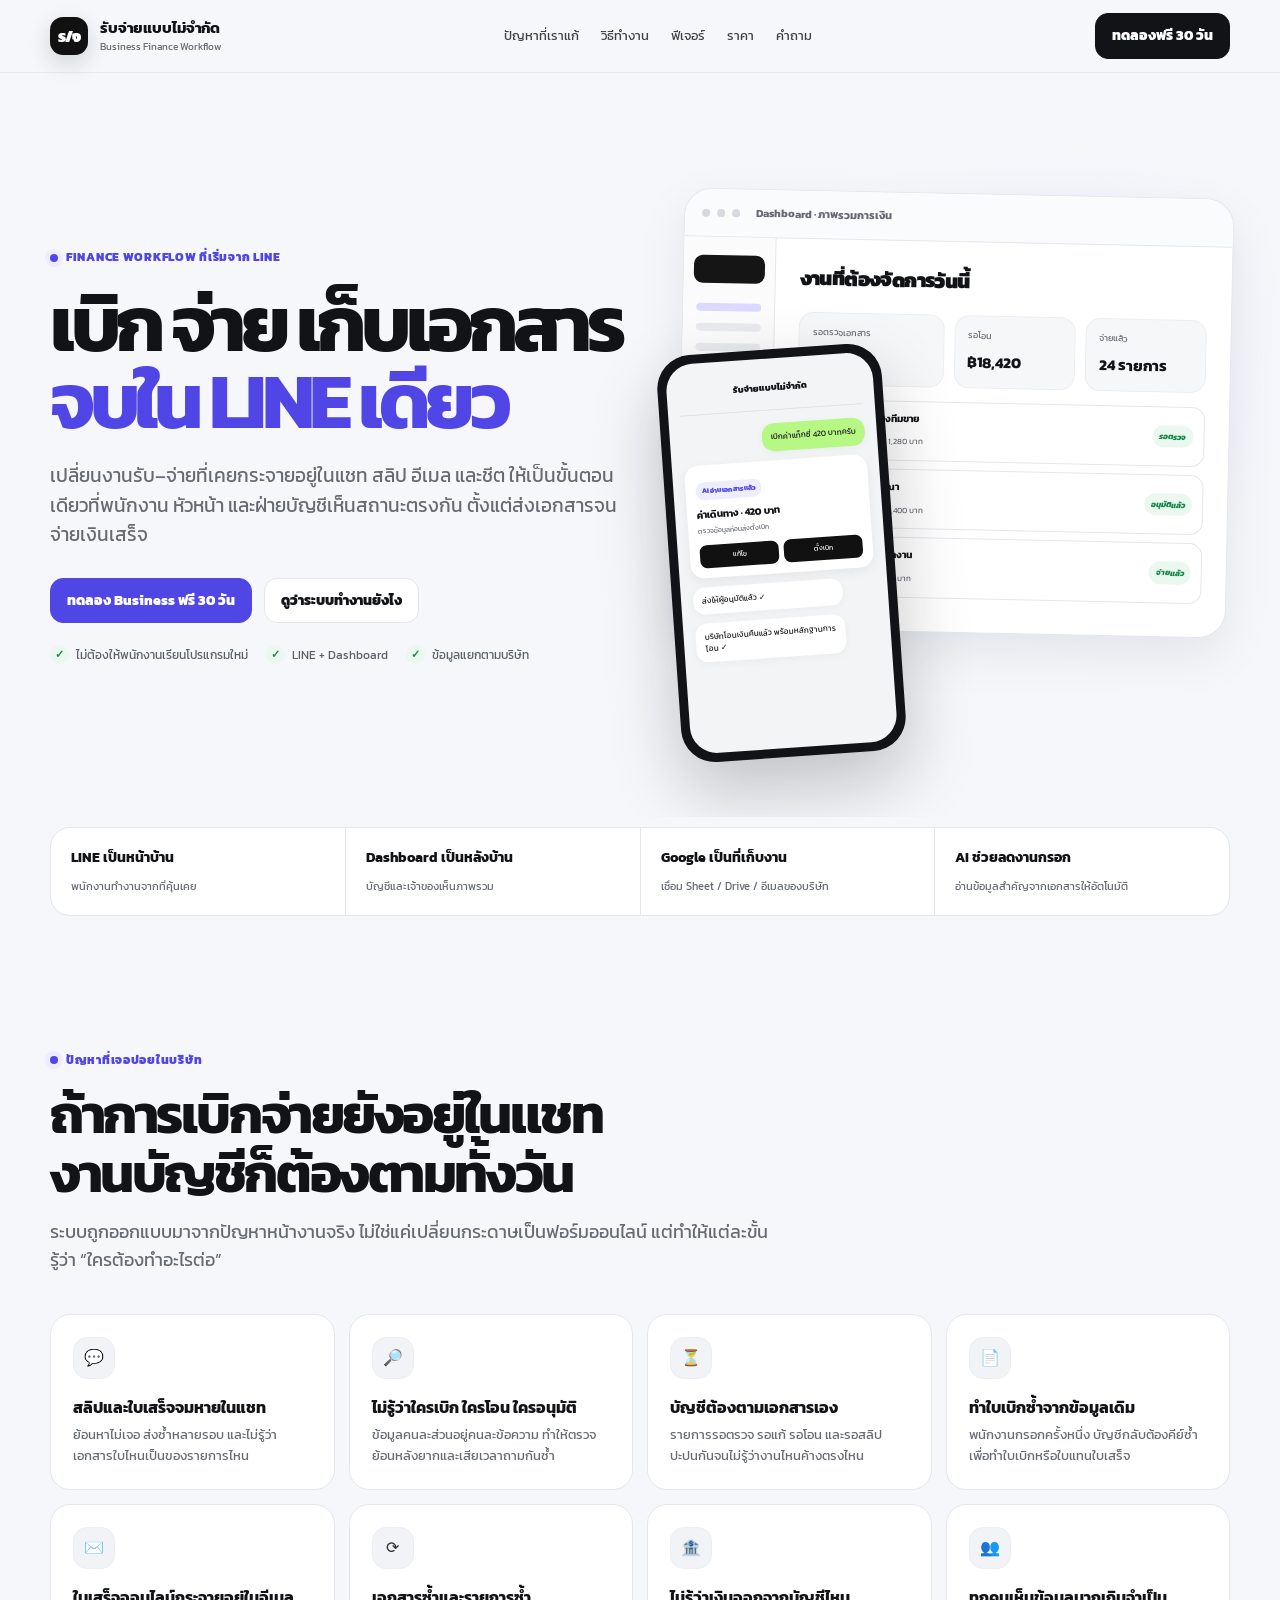
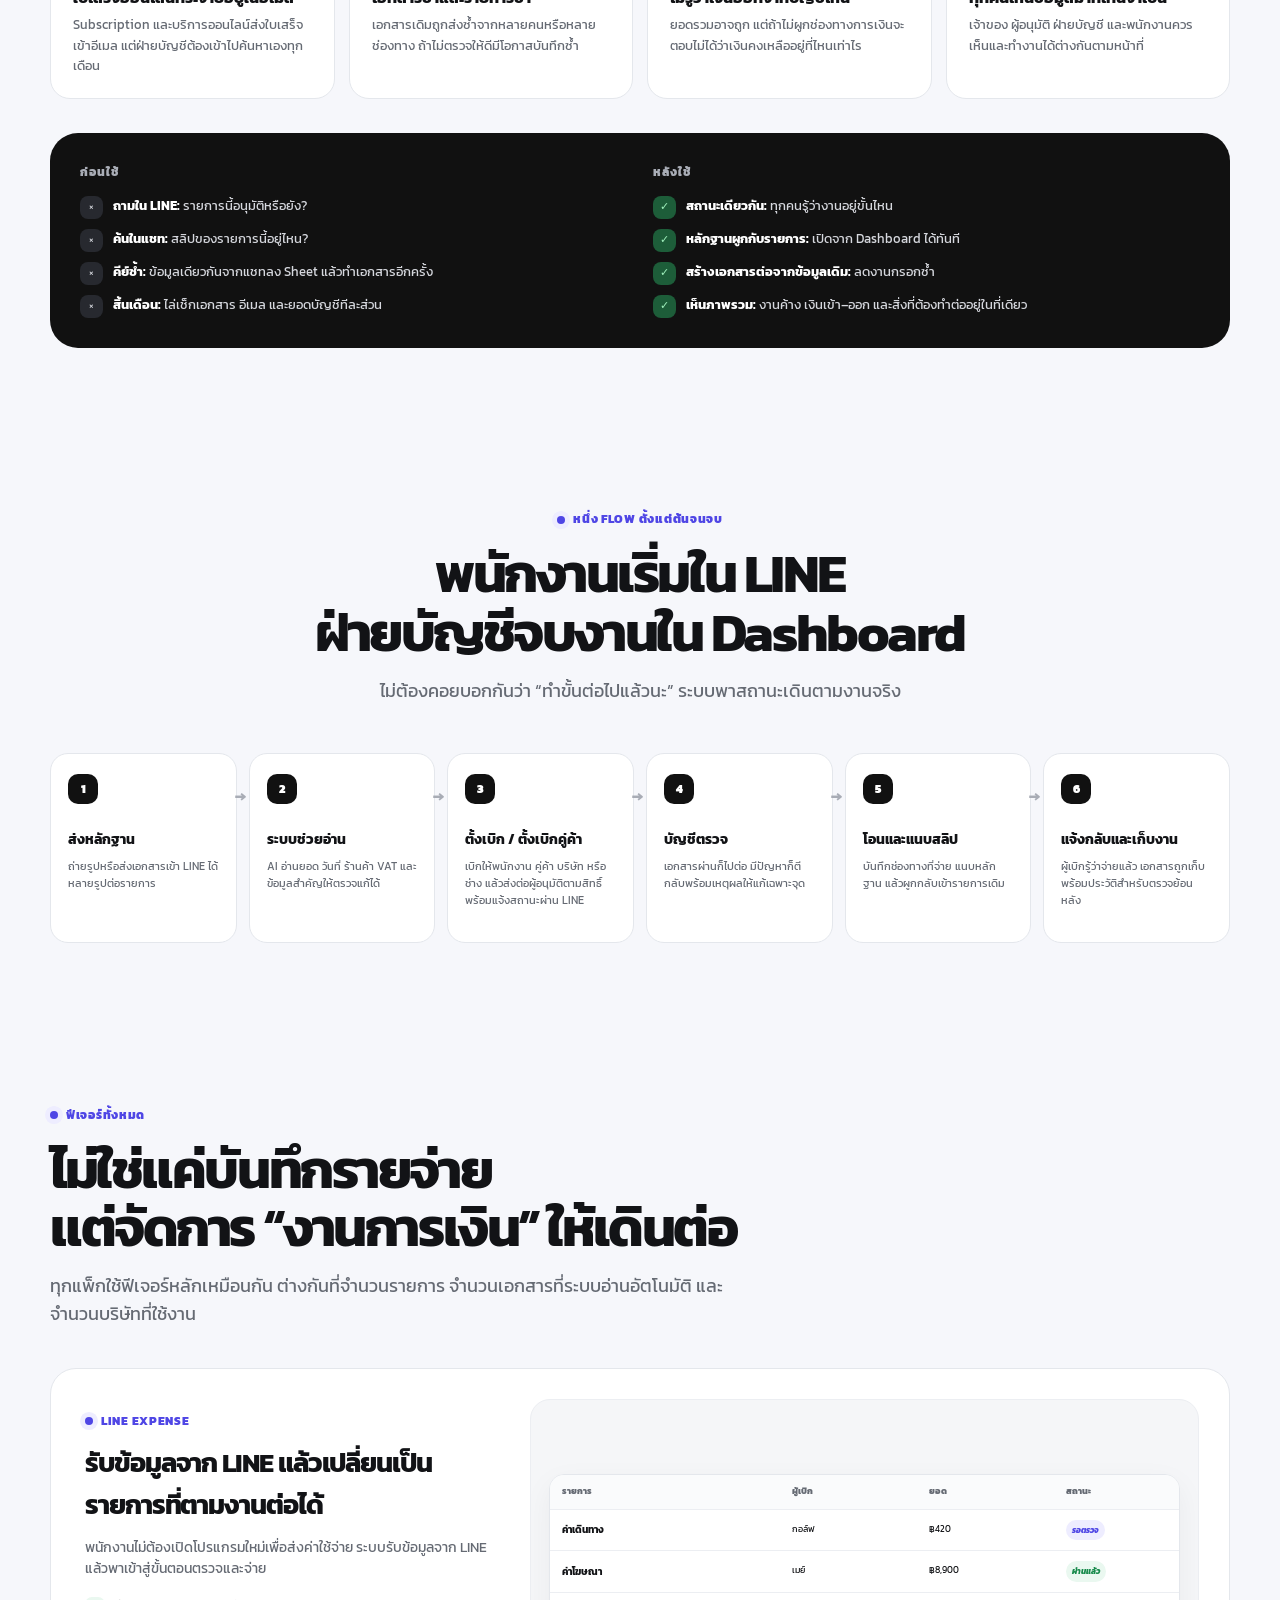
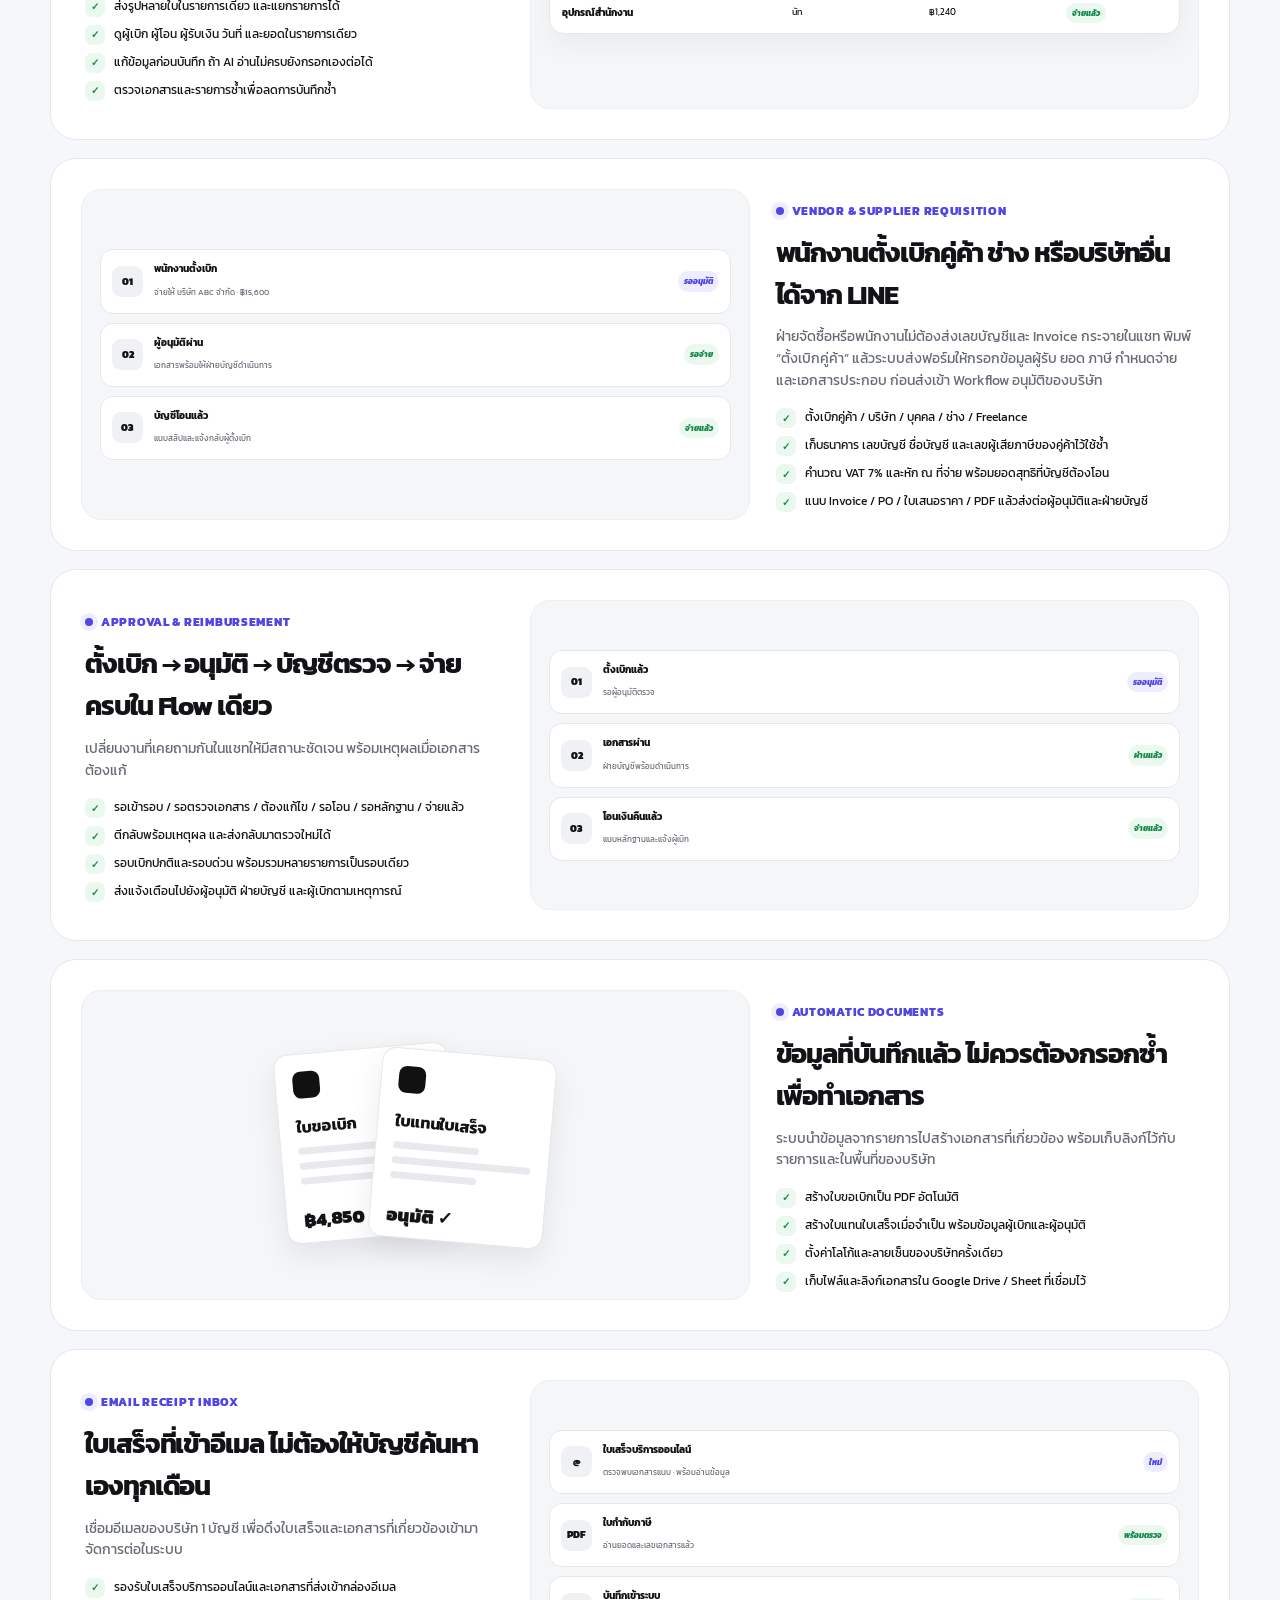
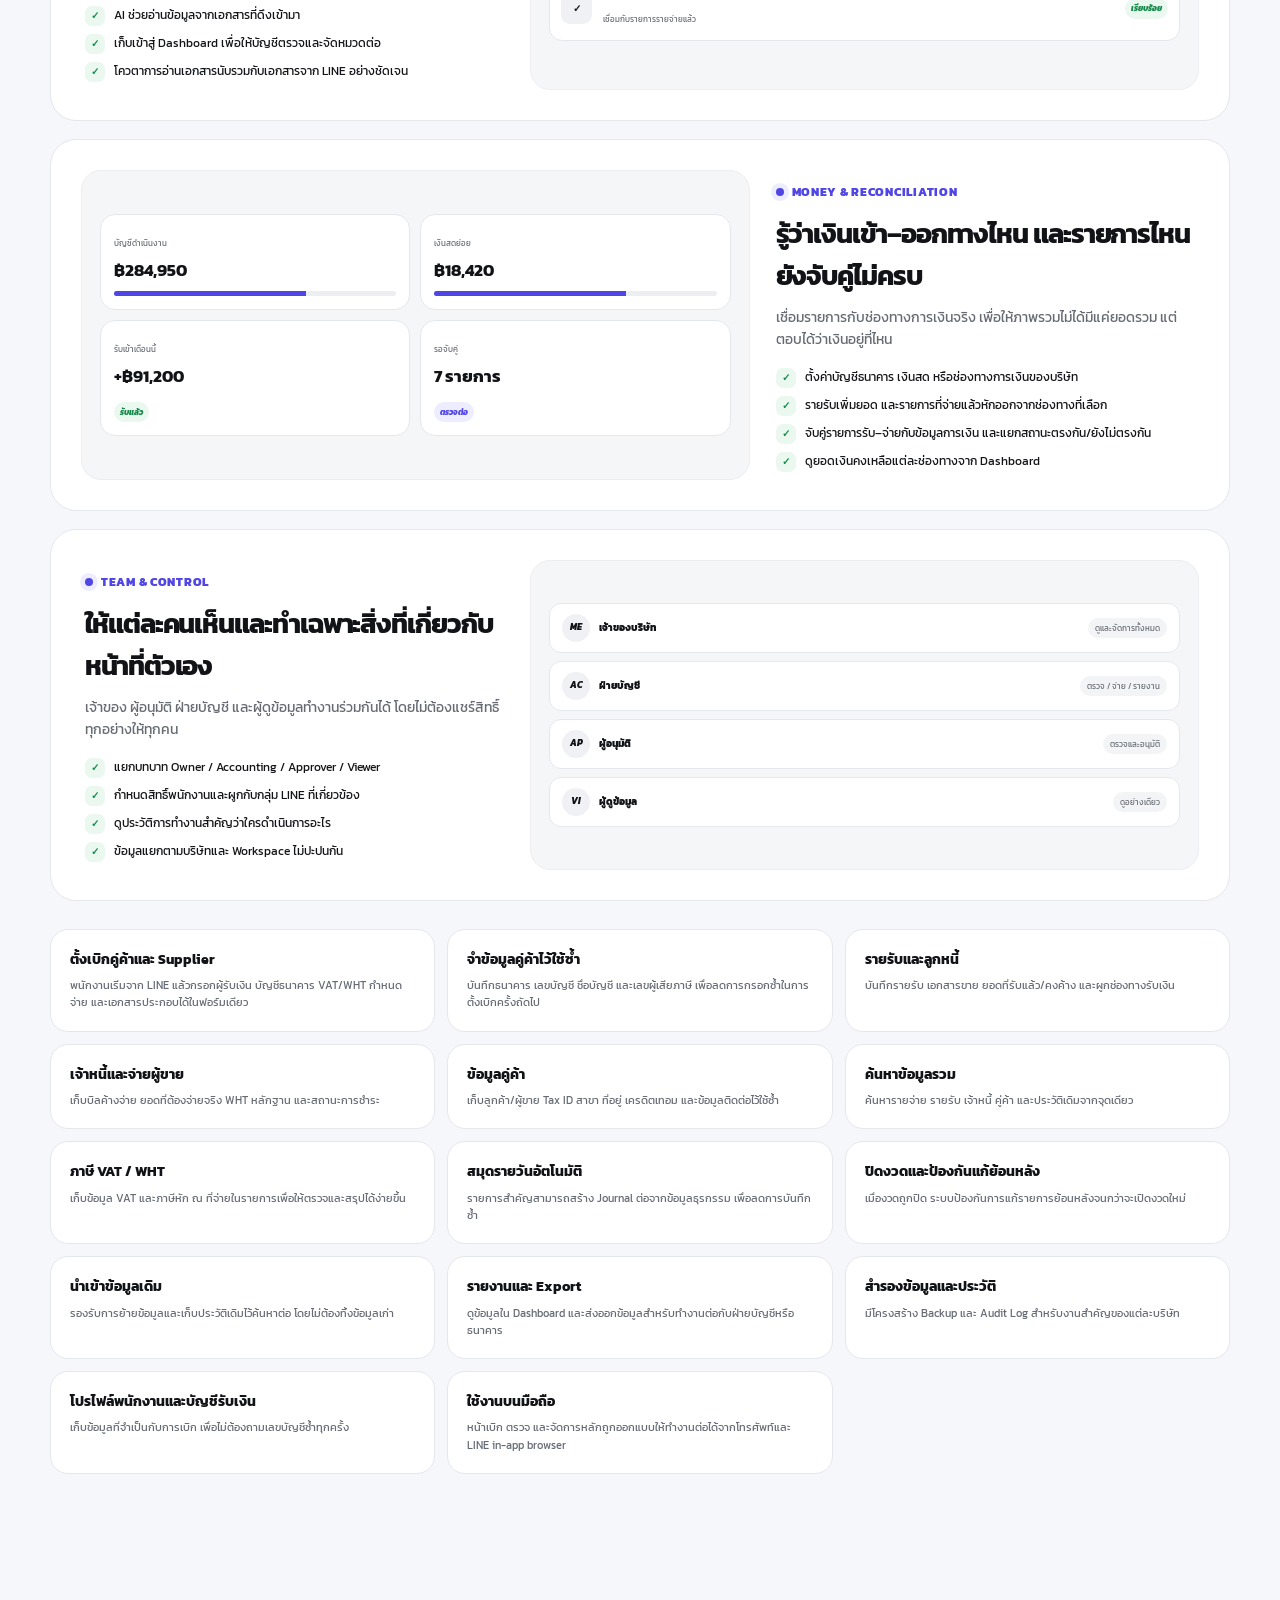
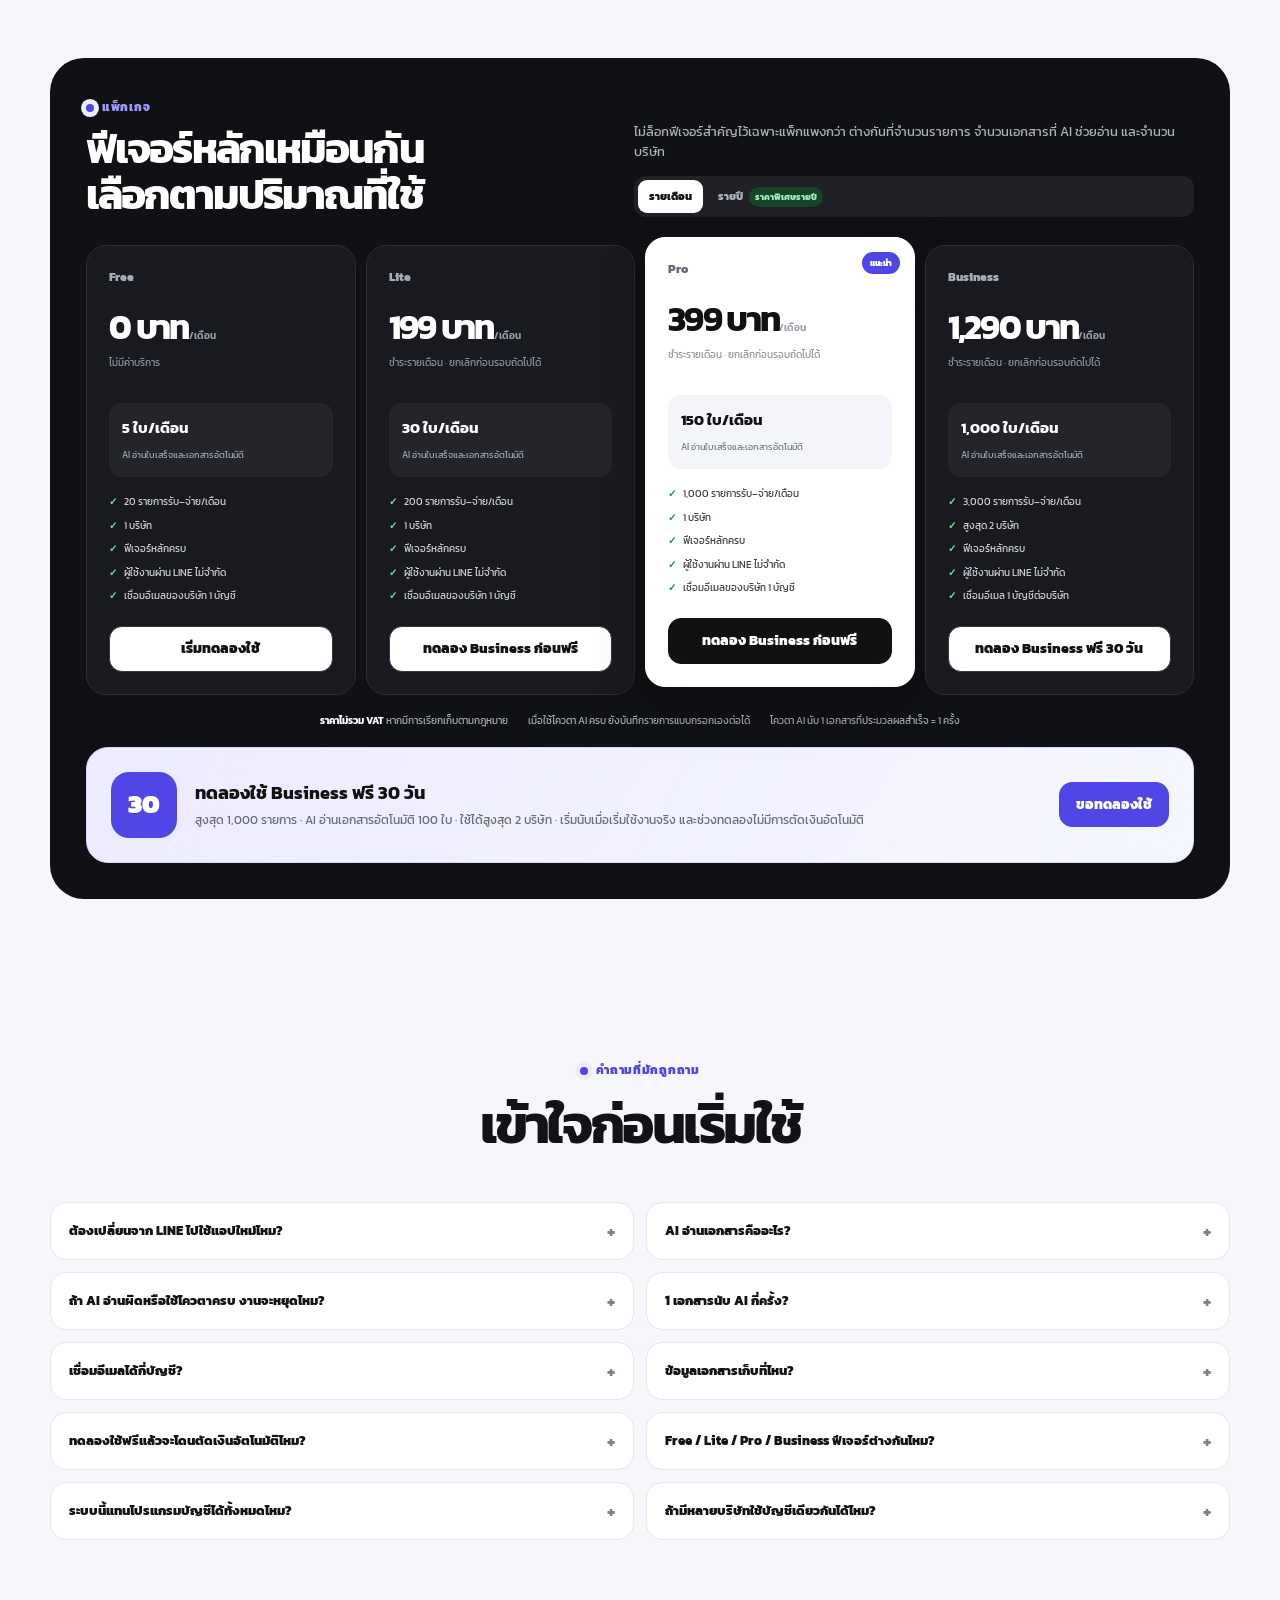
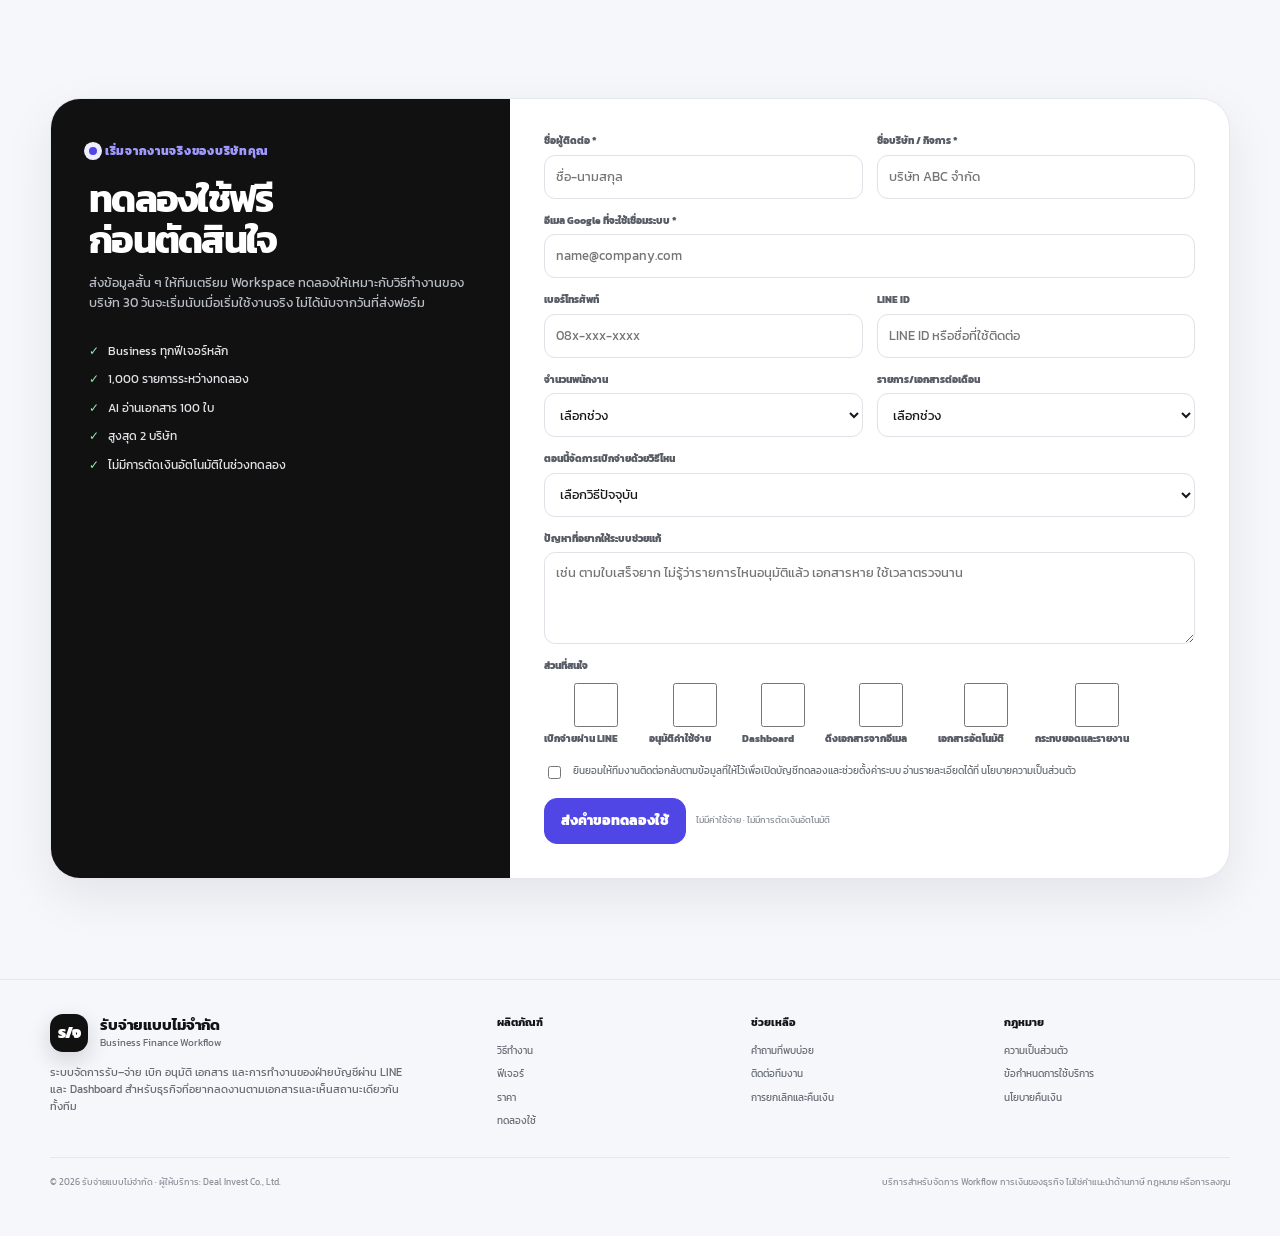
==== commit 84005ad7: "Add files via upload" ====
--- a/index.html
+++ b/index.html
@@ -5,9 +5,29 @@
 <meta name="viewport" content="width=device-width,initial-scale=1">
 <meta name="theme-color" content="#f6f7fb">
 <title>รับจ่ายแบบไม่จำกัด — เบิก จ่าย เก็บเอกสาร จบใน LINE</title>
-<meta name="description" content="ระบบจัดการรับ–จ่ายและเบิกค่าใช้จ่ายสำหรับธุรกิจ ผ่าน LINE พร้อม AI อ่านเอกสาร อนุมัติ บัญชีตรวจ จ่ายเงิน เก็บหลักฐาน กระทบยอด และ Dashboard ในระบบเดียว">
+<meta name="description" content="ระบบจัดการรับ–จ่าย ตั้งเบิกคู่ค้า เบิกค่าใช้จ่าย อนุมัติ และจ่ายเงินสำหรับธุรกิจ ผ่าน LINE พร้อม AI อ่านเอกสาร VAT/WHT หลักฐานการโอน Google Drive และ Dashboard ในระบบเดียว">
 <link rel="icon" href="assets/favicon.svg" type="image/svg+xml">
 <link rel="stylesheet" href="assets/site.css">
+<link rel="preconnect" href="https://fonts.googleapis.com">
+<link rel="preconnect" href="https://fonts.gstatic.com" crossorigin>
+<link href="https://fonts.googleapis.com/css2?family=Kanit:wght@300;400;500;600;700;800&display=swap" rel="stylesheet">
+<style id="rubjai-kanit-v3">
+html body,
+html body *,
+html body *::before,
+html body *::after {
+  font-family: "Kanit", "Noto Sans Thai", sans-serif !important;
+}
+button, input, select, textarea {
+  font-family: "Kanit", "Noto Sans Thai", sans-serif !important;
+  font: inherit;
+}
+body {
+  font-weight: 400;
+  -webkit-font-smoothing: antialiased;
+  text-rendering: optimizeLegibility;
+}
+</style>
 <meta property="og:title" content="รับจ่ายแบบไม่จำกัด — เบิก จ่าย เก็บเอกสาร จบใน LINE">
 <meta property="og:description" content="จากแชทที่ตามสลิปและใบเสร็จไม่จบ ให้กลายเป็น Workflow รับ–จ่ายที่ทุกคนเห็นสถานะเดียวกัน">
 <meta property="og:type" content="website">
@@ -52,14 +72,14 @@
   <div class="container">
     <div class="section-head"><div class="eyebrow">ปัญหาที่เจอบ่อยในบริษัท</div><h2>ถ้าการเบิกจ่ายยังอยู่ในแชท<br>งานบัญชีก็ต้องตามทั้งวัน</h2><p class="lead">ระบบถูกออกแบบมาจากปัญหาหน้างานจริง ไม่ใช่แค่เปลี่ยนกระดาษเป็นฟอร์มออนไลน์ แต่ทำให้แต่ละขั้นรู้ว่า “ใครต้องทำอะไรต่อ”</p></div>
     <div class="problem-grid">
-      <article class="problem-card reveal"><div class="problem-icon"><svg viewBox="0 0 24 24" aria-hidden="true"><path d="M7 17.5L3.5 20v-5A7.5 7.5 0 0 1 11 7.5h2A7.5 7.5 0 0 1 20.5 15 7.5 7.5 0 0 1 13 22.5H11"></path></svg></div><h3>สลิปและใบเสร็จจมหายในแชท</h3><p>ย้อนหาไม่เจอ ส่งซ้ำหลายรอบ และไม่รู้ว่าเอกสารใบไหนเป็นของรายการไหน</p></article>
-      <article class="problem-card reveal"><div class="problem-icon"><svg viewBox="0 0 24 24" aria-hidden="true"><circle cx="11" cy="11" r="6"></circle><path d="M20 20l-4.2-4.2"></path></svg></div><h3>ไม่รู้ว่าใครเบิก ใครโอน ใครอนุมัติ</h3><p>ข้อมูลคนละส่วนอยู่คนละข้อความ ทำให้ตรวจย้อนหลังยากและเสียเวลาถามกันซ้ำ</p></article>
-      <article class="problem-card reveal"><div class="problem-icon"><svg viewBox="0 0 24 24" aria-hidden="true"><path d="M8 3.5h8M8 20.5h8M8.5 4.5c0 3 2.5 4.1 3.5 4.8 1 .7 3.5 1.8 3.5 4.8s-2.5 4.1-3.5 4.8c-1 .7-3.5 1.8-3.5 4.8"></path></svg></div><h3>บัญชีต้องตามเอกสารเอง</h3><p>รายการรอตรวจ รอแก้ รอโอน และรอสลิปปะปนกันจนไม่รู้ว่างานไหนค้างตรงไหน</p></article>
-      <article class="problem-card reveal"><div class="problem-icon"><svg viewBox="0 0 24 24" aria-hidden="true"><path d="M8 3.5h6l4 4v13H8z"></path><path d="M14 3.5v4h4M10 12h6M10 15.5h6"></path></svg></div><h3>ทำใบเบิกซ้ำจากข้อมูลเดิม</h3><p>พนักงานกรอกครั้งหนึ่ง บัญชีกลับต้องคีย์ซ้ำเพื่อทำใบเบิกหรือใบแทนใบเสร็จ</p></article>
-      <article class="problem-card reveal"><div class="problem-icon"><svg viewBox="0 0 24 24" aria-hidden="true"><path d="M3.5 6.5h17v11h-17z"></path><path d="M4.5 7.5l7.5 6 7.5-6"></path></svg></div><h3>ใบเสร็จออนไลน์กระจายอยู่ในอีเมล</h3><p>Subscription และบริการออนไลน์ส่งใบเสร็จเข้าอีเมล แต่ฝ่ายบัญชีต้องเข้าไปค้นหาเองทุกเดือน</p></article>
-      <article class="problem-card reveal"><div class="problem-icon"><svg viewBox="0 0 24 24" aria-hidden="true"><path d="M6 8.5A7 7 0 0 1 18 6l1 1"></path><path d="M19 3.5v3.5h-3.5"></path><path d="M18 15.5A7 7 0 0 1 6 18l-1-1"></path><path d="M5 20.5V17h3.5"></path></svg></div><h3>เอกสารซ้ำและรายการซ้ำ</h3><p>เอกสารเดิมถูกส่งซ้ำจากหลายคนหรือหลายช่องทาง ถ้าไม่ตรวจให้ดีมีโอกาสบันทึกซ้ำ</p></article>
-      <article class="problem-card reveal"><div class="problem-icon"><svg viewBox="0 0 24 24" aria-hidden="true"><path d="M4 9.5L12 4l8 5.5"></path><path d="M6 10.5v7M10 10.5v7M14 10.5v7M18 10.5v7M3.5 18.5h17"></path></svg></div><h3>ไม่รู้ว่าเงินออกจากบัญชีไหน</h3><p>ยอดรวมอาจถูก แต่ถ้าไม่ผูกช่องทางการเงินจะตอบไม่ได้ว่าเงินคงเหลืออยู่ที่ไหนเท่าไร</p></article>
-      <article class="problem-card reveal"><div class="problem-icon"><svg viewBox="0 0 24 24" aria-hidden="true"><path d="M9 12a3 3 0 1 0 0-6 3 3 0 0 0 0 6ZM16 13a2.5 2.5 0 1 0 0-5 2.5 2.5 0 0 0 0 5Z"></path><path d="M4.5 19a4.5 4.5 0 0 1 9 0M13.5 19a3.8 3.8 0 0 1 6 0"></path></svg></div><h3>ทุกคนเห็นข้อมูลมากเกินจำเป็น</h3><p>เจ้าของ ผู้อนุมัติ ฝ่ายบัญชี และพนักงานควรเห็นและทำงานได้ต่างกันตามหน้าที่</p></article>
+      <article class="problem-card reveal"><div class="problem-icon">💬</div><h3>สลิปและใบเสร็จจมหายในแชท</h3><p>ย้อนหาไม่เจอ ส่งซ้ำหลายรอบ และไม่รู้ว่าเอกสารใบไหนเป็นของรายการไหน</p></article>
+      <article class="problem-card reveal"><div class="problem-icon">🔎</div><h3>ไม่รู้ว่าใครเบิก ใครโอน ใครอนุมัติ</h3><p>ข้อมูลคนละส่วนอยู่คนละข้อความ ทำให้ตรวจย้อนหลังยากและเสียเวลาถามกันซ้ำ</p></article>
+      <article class="problem-card reveal"><div class="problem-icon">⏳</div><h3>บัญชีต้องตามเอกสารเอง</h3><p>รายการรอตรวจ รอแก้ รอโอน และรอสลิปปะปนกันจนไม่รู้ว่างานไหนค้างตรงไหน</p></article>
+      <article class="problem-card reveal"><div class="problem-icon">📄</div><h3>ทำใบเบิกซ้ำจากข้อมูลเดิม</h3><p>พนักงานกรอกครั้งหนึ่ง บัญชีกลับต้องคีย์ซ้ำเพื่อทำใบเบิกหรือใบแทนใบเสร็จ</p></article>
+      <article class="problem-card reveal"><div class="problem-icon">✉️</div><h3>ใบเสร็จออนไลน์กระจายอยู่ในอีเมล</h3><p>Subscription และบริการออนไลน์ส่งใบเสร็จเข้าอีเมล แต่ฝ่ายบัญชีต้องเข้าไปค้นหาเองทุกเดือน</p></article>
+      <article class="problem-card reveal"><div class="problem-icon">⟳</div><h3>เอกสารซ้ำและรายการซ้ำ</h3><p>เอกสารเดิมถูกส่งซ้ำจากหลายคนหรือหลายช่องทาง ถ้าไม่ตรวจให้ดีมีโอกาสบันทึกซ้ำ</p></article>
+      <article class="problem-card reveal"><div class="problem-icon">🏦</div><h3>ไม่รู้ว่าเงินออกจากบัญชีไหน</h3><p>ยอดรวมอาจถูก แต่ถ้าไม่ผูกช่องทางการเงินจะตอบไม่ได้ว่าเงินคงเหลืออยู่ที่ไหนเท่าไร</p></article>
+      <article class="problem-card reveal"><div class="problem-icon">👥</div><h3>ทุกคนเห็นข้อมูลมากเกินจำเป็น</h3><p>เจ้าของ ผู้อนุมัติ ฝ่ายบัญชี และพนักงานควรเห็นและทำงานได้ต่างกันตามหน้าที่</p></article>
     </div>
     <div class="before-after reveal"><div><div class="ba-title">ก่อนใช้</div><div class="ba-list"><div class="ba-item"><span class="ba-mark">×</span><span><b>ถามใน LINE:</b> รายการนี้อนุมัติหรือยัง?</span></div><div class="ba-item"><span class="ba-mark">×</span><span><b>ค้นในแชท:</b> สลิปของรายการนี้อยู่ไหน?</span></div><div class="ba-item"><span class="ba-mark">×</span><span><b>คีย์ซ้ำ:</b> ข้อมูลเดียวกันจากแชทลง Sheet แล้วทำเอกสารอีกครั้ง</span></div><div class="ba-item"><span class="ba-mark">×</span><span><b>สิ้นเดือน:</b> ไล่เช็กเอกสาร อีเมล และยอดบัญชีทีละส่วน</span></div></div></div><div class="after"><div class="ba-title">หลังใช้</div><div class="ba-list"><div class="ba-item"><span class="ba-mark">✓</span><span><b>สถานะเดียวกัน:</b> ทุกคนรู้ว่างานอยู่ขั้นไหน</span></div><div class="ba-item"><span class="ba-mark">✓</span><span><b>หลักฐานผูกกับรายการ:</b> เปิดจาก Dashboard ได้ทันที</span></div><div class="ba-item"><span class="ba-mark">✓</span><span><b>สร้างเอกสารต่อจากข้อมูลเดิม:</b> ลดงานกรอกซ้ำ</span></div><div class="ba-item"><span class="ba-mark">✓</span><span><b>เห็นภาพรวม:</b> งานค้าง เงินเข้า–ออก และสิ่งที่ต้องทำต่ออยู่ในที่เดียว</span></div></div></div></div>
   </div>
@@ -71,7 +91,7 @@
     <div class="steps">
       <article class="step reveal"><div class="step-num">1</div><h3>ส่งหลักฐาน</h3><p>ถ่ายรูปหรือส่งเอกสารเข้า LINE ได้หลายรูปต่อรายการ</p></article>
       <article class="step reveal"><div class="step-num">2</div><h3>ระบบช่วยอ่าน</h3><p>AI อ่านยอด วันที่ ร้านค้า VAT และข้อมูลสำคัญให้ตรวจแก้ได้</p></article>
-      <article class="step reveal"><div class="step-num">3</div><h3>ตั้งเบิก / อนุมัติ</h3><p>ส่งต่อผู้อนุมัติตามสิทธิ์ พร้อมแจ้งสถานะผ่าน LINE</p></article>
+      <article class="step reveal"><div class="step-num">3</div><h3>ตั้งเบิก / ตั้งเบิกคู่ค้า</h3><p>เบิกให้พนักงาน คู่ค้า บริษัท หรือช่าง แล้วส่งต่อผู้อนุมัติตามสิทธิ์พร้อมแจ้งสถานะผ่าน LINE</p></article>
       <article class="step reveal"><div class="step-num">4</div><h3>บัญชีตรวจ</h3><p>เอกสารผ่านก็ไปต่อ มีปัญหาก็ตีกลับพร้อมเหตุผลให้แก้เฉพาะจุด</p></article>
       <article class="step reveal"><div class="step-num">5</div><h3>โอนและแนบสลิป</h3><p>บันทึกช่องทางที่จ่าย แนบหลักฐาน แล้วผูกกลับเข้ารายการเดิม</p></article>
       <article class="step reveal"><div class="step-num">6</div><h3>แจ้งกลับและเก็บงาน</h3><p>ผู้เบิกรู้ว่าจ่ายแล้ว เอกสารถูกเก็บพร้อมประวัติสำหรับตรวจย้อนหลัง</p></article>
@@ -85,6 +105,9 @@
     <div class="feature-stack">
       <article class="feature-band reveal"><div class="feature-copy"><div class="eyebrow">LINE Expense</div><h3>รับข้อมูลจาก LINE แล้วเปลี่ยนเป็นรายการที่ตามงานต่อได้</h3><p>พนักงานไม่ต้องเปิดโปรแกรมใหม่เพื่อส่งค่าใช้จ่าย ระบบรับข้อมูลจาก LINE แล้วพาเข้าสู่ขั้นตอนตรวจและจ่าย</p><div class="checks"><span class="check">ส่งรูปหลายใบในรายการเดียว และแยกรายการได้</span><span class="check">ดูผู้เบิก ผู้โอน ผู้รับเงิน วันที่ และยอดในรายการเดียว</span><span class="check">แก้ข้อมูลก่อนบันทึก ถ้า AI อ่านไม่ครบยังกรอกเองต่อได้</span><span class="check">ตรวจเอกสารและรายการซ้ำเพื่อลดการบันทึกซ้ำ</span></div></div><div class="feature-ui"><div class="mini-table"><div class="mini-table-head"><span>รายการ</span><span>ผู้เบิก</span><span>ยอด</span><span>สถานะ</span></div><div class="mini-table-row"><b>ค่าเดินทาง</b><span>กอล์ฟ</span><span>฿420</span><i class="pill">รอตรวจ</i></div><div class="mini-table-row"><b>ค่าโฆษณา</b><span>เมย์</span><span>฿8,900</span><i class="pill green">ผ่านแล้ว</i></div><div class="mini-table-row"><b>อุปกรณ์สำนักงาน</b><span>นัท</span><span>฿1,240</span><i class="pill green">จ่ายแล้ว</i></div></div></div></article>
 
+
+      <article class="feature-band reveal"><div class="feature-copy"><div class="eyebrow">Vendor & Supplier Requisition</div><h3>พนักงานตั้งเบิกคู่ค้า ช่าง หรือบริษัทอื่นได้จาก LINE</h3><p>ฝ่ายจัดซื้อหรือพนักงานไม่ต้องส่งเลขบัญชีและ Invoice กระจายในแชท พิมพ์ “ตั้งเบิกคู่ค้า” แล้วระบบส่งฟอร์มให้กรอกข้อมูลผู้รับ ยอด ภาษี กำหนดจ่าย และเอกสารประกอบ ก่อนส่งเข้า Workflow อนุมัติของบริษัท</p><div class="checks"><span class="check">ตั้งเบิกคู่ค้า / บริษัท / บุคคล / ช่าง / Freelance</span><span class="check">เก็บธนาคาร เลขบัญชี ชื่อบัญชี และเลขผู้เสียภาษีของคู่ค้าไว้ใช้ซ้ำ</span><span class="check">คำนวณ VAT 7% และหัก ณ ที่จ่าย พร้อมยอดสุทธิที่บัญชีต้องโอน</span><span class="check">แนบ Invoice / PO / ใบเสนอราคา / PDF แล้วส่งต่อผู้อนุมัติและฝ่ายบัญชี</span></div></div><div class="feature-ui"><div class="mail-ui"><div class="mail-row"><div class="mail-logo">01</div><div><strong>พนักงานตั้งเบิก</strong><small>จ่ายให้ บริษัท ABC จำกัด · ฿15,600</small></div><i class="pill">รออนุมัติ</i></div><div class="mail-row"><div class="mail-logo">02</div><div><strong>ผู้อนุมัติผ่าน</strong><small>เอกสารพร้อมให้ฝ่ายบัญชีดำเนินการ</small></div><i class="pill green">รอจ่าย</i></div><div class="mail-row"><div class="mail-logo">03</div><div><strong>บัญชีโอนแล้ว</strong><small>แนบสลิปและแจ้งกลับผู้ตั้งเบิก</small></div><i class="pill green">จ่ายแล้ว</i></div></div></div></article>
+
       <article class="feature-band reveal"><div class="feature-copy"><div class="eyebrow">Approval & Reimbursement</div><h3>ตั้งเบิก → อนุมัติ → บัญชีตรวจ → จ่าย ครบใน Flow เดียว</h3><p>เปลี่ยนงานที่เคยถามกันในแชทให้มีสถานะชัดเจน พร้อมเหตุผลเมื่อเอกสารต้องแก้</p><div class="checks"><span class="check">รอเข้ารอบ / รอตรวจเอกสาร / ต้องแก้ไข / รอโอน / รอหลักฐาน / จ่ายแล้ว</span><span class="check">ตีกลับพร้อมเหตุผล และส่งกลับมาตรวจใหม่ได้</span><span class="check">รอบเบิกปกติและรอบด่วน พร้อมรวมหลายรายการเป็นรอบเดียว</span><span class="check">ส่งแจ้งเตือนไปยังผู้อนุมัติ ฝ่ายบัญชี และผู้เบิกตามเหตุการณ์</span></div></div><div class="feature-ui"><div class="mail-ui"><div class="mail-row"><div class="mail-logo">01</div><div><strong>ตั้งเบิกแล้ว</strong><small>รอผู้อนุมัติตรวจ</small></div><i class="pill">รออนุมัติ</i></div><div class="mail-row"><div class="mail-logo">02</div><div><strong>เอกสารผ่าน</strong><small>ฝ่ายบัญชีพร้อมดำเนินการ</small></div><i class="pill green">ผ่านแล้ว</i></div><div class="mail-row"><div class="mail-logo">03</div><div><strong>โอนเงินคืนแล้ว</strong><small>แนบหลักฐานและแจ้งผู้เบิก</small></div><i class="pill green">จ่ายแล้ว</i></div></div></div></article>
 
       <article class="feature-band reveal"><div class="feature-copy"><div class="eyebrow">Automatic Documents</div><h3>ข้อมูลที่บันทึกแล้ว ไม่ควรต้องกรอกซ้ำเพื่อทำเอกสาร</h3><p>ระบบนำข้อมูลจากรายการไปสร้างเอกสารที่เกี่ยวข้อง พร้อมเก็บลิงก์ไว้กับรายการและในพื้นที่ของบริษัท</p><div class="checks"><span class="check">สร้างใบขอเบิกเป็น PDF อัตโนมัติ</span><span class="check">สร้างใบแทนใบเสร็จเมื่อจำเป็น พร้อมข้อมูลผู้เบิกและผู้อนุมัติ</span><span class="check">ตั้งค่าโลโก้และลายเซ็นของบริษัทครั้งเดียว</span><span class="check">เก็บไฟล์และลิงก์เอกสารใน Google Drive / Sheet ที่เชื่อมไว้</span></div></div><div class="feature-ui"><div class="doc-stack"><div class="doc"><div class="doc-logo"></div><b>ใบขอเบิก</b><div class="doc-line"></div><div class="doc-line w"></div><div class="doc-line"></div><div class="doc-amount">฿4,850</div></div><div class="doc"><div class="doc-logo"></div><b>ใบแทนใบเสร็จ</b><div class="doc-line w"></div><div class="doc-line"></div><div class="doc-line w"></div><div class="doc-amount">อนุมัติ ✓</div></div></div></div></article>
@@ -97,6 +120,8 @@
     </div>
 
     <div class="feature-index">
+      <article class="reveal"><h4>ตั้งเบิกคู่ค้าและ Supplier</h4><p>พนักงานเริ่มจาก LINE แล้วกรอกผู้รับเงิน บัญชีธนาคาร VAT/WHT กำหนดจ่าย และเอกสารประกอบได้ในฟอร์มเดียว</p></article>
+      <article class="reveal"><h4>จำข้อมูลคู่ค้าไว้ใช้ซ้ำ</h4><p>บันทึกธนาคาร เลขบัญชี ชื่อบัญชี และเลขผู้เสียภาษี เพื่อลดการกรอกซ้ำในการตั้งเบิกครั้งถัดไป</p></article>
       <article class="reveal"><h4>รายรับและลูกหนี้</h4><p>บันทึกรายรับ เอกสารขาย ยอดที่รับแล้ว/คงค้าง และผูกช่องทางรับเงิน</p></article>
       <article class="reveal"><h4>เจ้าหนี้และจ่ายผู้ขาย</h4><p>เก็บบิลค้างจ่าย ยอดที่ต้องจ่ายจริง WHT หลักฐาน และสถานะการชำระ</p></article>
       <article class="reveal"><h4>ข้อมูลคู่ค้า</h4><p>เก็บลูกค้า/ผู้ขาย Tax ID สาขา ที่อยู่ เครดิตเทอม และข้อมูลติดต่อไว้ใช้ซ้ำ</p></article>
--- a/assets/site.css
+++ b/assets/site.css
@@ -1,26 +1,26 @@
-@import url("https://fonts.googleapis.com/css2?family=IBM+Plex+Sans+Thai:wght@300;400;500;600;700&family=IBM+Plex+Sans:wght@400;500;600;700&display=swap");
-
 :root{
-  --bg:#f5f5f7;
+  --bg:#f6f7fb;
   --surface:#ffffff;
-  --surface-2:#f0f0f2;
-  --ink:#1d1d1f;
-  --muted:#6e6e73;
-  --line:rgba(29,29,31,.10);
-  --accent:#0071e3;
-  --accent-2:#2997ff;
-  --accent-soft:#e8f2ff;
-  --good:#237a50;
-  --good-soft:#edf7f1;
-  --warn:#9a641b;
-  --danger:#b44747;
-  --shadow:0 24px 70px rgba(0,0,0,.08);
-  --radius:30px;
-  --max:1220px;
+  --surface-2:#f0f2f7;
+  --ink:#121316;
+  --muted:#656a73;
+  --line:#e4e7ec;
+  --accent:#4f46e5;
+  --accent-2:#6d5dfc;
+  --accent-soft:#eeedff;
+  --good:#178a4b;
+  --good-soft:#eaf8f0;
+  --warn:#c86d13;
+  --danger:#c83b3b;
+  --shadow:0 18px 50px rgba(18,19,22,.08);
+  --radius:28px;
+  --max:1180px;
 }
 *{box-sizing:border-box}
 html{scroll-behavior:smooth;background:var(--bg)}
-body{margin:0;color:var(--ink);background:var(--bg);font-family:"IBM Plex Sans Thai","IBM Plex Sans",-apple-system,BlinkMacSystemFont,"Segoe UI",sans-serif;line-height:1.55;-webkit-font-smoothing:antialiased}
+@import url("https://fonts.googleapis.com/css2?family=Prompt:wght@300;400;500;600;700;800&display=swap");
+
+body{margin:0;color:var(--ink);background:var(--bg);font-family:"Prompt","Noto Sans Thai","Leelawadee UI",sans-serif;line-height:1.55;-webkit-font-smoothing:antialiased}
 a{color:inherit;text-decoration:none}
 button,input,select,textarea{font:inherit}
 button{cursor:pointer}
@@ -39,14 +39,14 @@
 .topbar{position:sticky;top:0;z-index:50;background:rgba(246,247,251,.86);backdrop-filter:blur(20px);border-bottom:1px solid rgba(228,231,236,.78)}
 .nav{height:72px;display:flex;align-items:center;justify-content:space-between;gap:24px}
 .brand{display:flex;align-items:center;gap:12px;min-width:max-content}
-.brand-mark{width:38px;height:38px;border-radius:13px;background:#111;color:#fff;display:grid;place-items:center;font-weight:700;letter-spacing:-.06em;box-shadow:0 8px 22px rgba(18,19,22,.16)}
+.brand-mark{width:38px;height:38px;border-radius:13px;background:#111;color:#fff;display:grid;place-items:center;font-weight:900;letter-spacing:-.06em;box-shadow:0 8px 22px rgba(18,19,22,.16)}
 .brand-copy{display:flex;flex-direction:column;line-height:1.12}
 .brand-copy strong{font-size:15px;letter-spacing:-.01em}
 .brand-copy span{font-size:10px;color:var(--muted);margin-top:4px}
 .nav-links{display:flex;align-items:center;gap:22px;font-size:13px;color:#3d4148}
 .nav-links a:hover{color:var(--ink)}
 .nav-actions{display:flex;align-items:center;gap:10px}
-.btn{display:inline-flex;justify-content:center;align-items:center;gap:8px;border:1px solid var(--line);border-radius:13px;padding:11px 16px;background:#fff;color:var(--ink);font-weight:600;font-size:14px;transition:.18s ease;min-height:44px}
+.btn{display:inline-flex;justify-content:center;align-items:center;gap:8px;border:1px solid var(--line);border-radius:13px;padding:11px 16px;background:#fff;color:var(--ink);font-weight:750;font-size:14px;transition:.18s ease;min-height:44px}
 .btn:hover{transform:translateY(-1px);box-shadow:0 8px 22px rgba(18,19,22,.07)}
 .btn.primary{background:var(--ink);color:white;border-color:var(--ink)}
 .btn.accent{background:var(--accent);color:white;border-color:var(--accent)}
@@ -60,7 +60,7 @@
 .hero-actions{display:flex;gap:12px;flex-wrap:wrap}
 .hero-note{margin-top:22px;display:flex;gap:18px;flex-wrap:wrap;color:#5a6069;font-size:12px}
 .hero-note span{display:inline-flex;gap:7px;align-items:center}
-.hero-note span:before{content:"✓";width:19px;height:19px;border-radius:50%;display:grid;place-items:center;background:var(--good-soft);color:var(--good);font-size:11px;font-weight:700}
+.hero-note span:before{content:"✓";width:19px;height:19px;border-radius:50%;display:grid;place-items:center;background:var(--good-soft);color:var(--good);font-size:11px;font-weight:900}
 .hero-visual{position:relative;min-height:610px}
 .hero-glow{position:absolute;width:480px;height:480px;border-radius:50%;background:radial-gradient(circle,var(--accent-soft) 0,rgba(238,237,255,0) 68%);right:-80px;top:-20px}
 .app-window{position:absolute;right:0;top:44px;width:min(550px,100%);background:var(--surface);border:1px solid var(--line);border-radius:28px;box-shadow:var(--shadow);overflow:hidden;transform:rotate(1.2deg)}
@@ -73,14 +73,14 @@
 .side-line{height:8px;border-radius:99px;background:#e8eaee;margin:12px 3px}
 .side-line.on{background:#dcd9ff}
 .app-main{padding:24px}
-.app-title{font-size:20px;font-weight:700;letter-spacing:-.03em;margin-bottom:18px}
+.app-title{font-size:20px;font-weight:850;letter-spacing:-.03em;margin-bottom:18px}
 .stats{display:grid;grid-template-columns:1.2fr 1fr 1fr;gap:10px}
 .stat{background:#f6f7f9;border:1px solid #eceef1;border-radius:15px;padding:13px}
 .stat small{display:block;color:var(--muted);font-size:9px;margin-bottom:6px}
 .stat b{font-size:15px}
 .flow-list{margin-top:14px;display:grid;gap:8px}
 .flow-row{display:grid;grid-template-columns:32px 1fr auto;align-items:center;gap:9px;border:1px solid var(--line);border-radius:13px;padding:9px 10px;background:#fff}
-.flow-icon{width:30px;height:30px;border-radius:10px;background:var(--accent-soft);display:grid;place-items:center;color:var(--accent);font-size:12px;font-weight:700}
+.flow-icon{width:30px;height:30px;border-radius:10px;background:var(--accent-soft);display:grid;place-items:center;color:var(--accent);font-size:12px;font-weight:900}
 .flow-row strong{font-size:10px;display:block}
 .flow-row span{font-size:8px;color:var(--muted)}
 .status{font-size:8px;font-weight:800;border-radius:99px;padding:5px 7px;background:var(--good-soft);color:var(--good)}
@@ -101,27 +101,28 @@
 .problem-grid{display:grid;grid-template-columns:repeat(4,1fr);gap:14px}
 .problem-card{background:#fff;border:1px solid var(--line);border-radius:20px;padding:22px;min-height:176px;transition:.2s ease}
 .problem-card:hover{transform:translateY(-3px);box-shadow:0 16px 35px rgba(18,19,22,.06)}
-.problem-icon{width:38px;height:38px;border-radius:13px;background:#f2f3f6;display:grid;place-items:center;font-size:17px;margin-bottom:18px}
+.problem-icon{width:42px;height:42px;border-radius:14px;background:#f2f3f6;display:grid;place-items:center;margin-bottom:18px;color:#2d3138;border:1px solid #eceef2}
+.problem-icon svg{width:20px;height:20px;stroke:currentColor;fill:none;stroke-width:1.9;stroke-linecap:round;stroke-linejoin:round}
 .problem-card h3{font-size:16px;line-height:1.3;margin:0 0 8px}.problem-card p{font-size:13px;color:var(--muted);margin:0}
 .before-after{margin-top:34px;background:#111;color:#fff;border-radius:28px;padding:30px;display:grid;grid-template-columns:1fr 1fr;gap:26px}
 .ba-title{font-size:12px;color:#a9adb6;text-transform:uppercase;font-weight:800;letter-spacing:.08em;margin-bottom:14px}
 .ba-list{display:grid;gap:10px}.ba-item{display:flex;gap:10px;align-items:flex-start;font-size:13px;color:#d6d8de}.ba-item b{color:#fff}.ba-mark{flex:0 0 23px;width:23px;height:23px;border-radius:8px;background:#27292f;display:grid;place-items:center;font-size:11px}.after .ba-mark{background:#1d5d39;color:#9ff0bc}
 .steps{display:grid;grid-template-columns:repeat(6,1fr);gap:12px}
 .step{position:relative;background:#fff;border:1px solid var(--line);border-radius:18px;padding:20px 17px;min-height:190px}
-.step-num{width:30px;height:30px;border-radius:10px;background:#111;color:#fff;display:grid;place-items:center;font-weight:700;font-size:12px;margin-bottom:25px}
+.step-num{width:30px;height:30px;border-radius:10px;background:#111;color:#fff;display:grid;place-items:center;font-weight:850;font-size:12px;margin-bottom:25px}
 .step h3{font-size:14px;margin:0 0 7px}.step p{font-size:11px;color:var(--muted);margin:0}
-.step:not(:last-child):after{content:"→";position:absolute;right:-10px;top:29px;z-index:2;color:#a8acb5;font-weight:700}
+.step:not(:last-child):after{content:"→";position:absolute;right:-10px;top:29px;z-index:2;color:#a8acb5;font-weight:900}
 .feature-stack{display:grid;gap:18px}
 .feature-band{display:grid;grid-template-columns:.78fr 1.22fr;gap:22px;background:#fff;border:1px solid var(--line);border-radius:26px;padding:30px}
 .feature-band:nth-child(even){grid-template-columns:1.22fr .78fr}.feature-band:nth-child(even) .feature-copy{order:2}.feature-band:nth-child(even) .feature-ui{order:1}
 .feature-copy{padding:8px 4px}
 .feature-copy h3{font-size:27px;letter-spacing:-.04em;margin:10px 0 11px}.feature-copy p{font-size:14px;color:var(--muted);margin:0 0 17px;max-width:500px}
-.checks{display:grid;gap:8px}.check{display:flex;gap:9px;font-size:12px;align-items:flex-start}.check:before{content:"✓";width:20px;height:20px;flex:0 0 20px;border-radius:7px;background:var(--good-soft);color:var(--good);font-weight:700;display:grid;place-items:center;font-size:10px}
+.checks{display:grid;gap:8px}.check{display:flex;gap:9px;font-size:12px;align-items:flex-start}.check:before{content:"✓";width:20px;height:20px;flex:0 0 20px;border-radius:7px;background:var(--good-soft);color:var(--good);font-weight:900;display:grid;place-items:center;font-size:10px}
 .feature-ui{border-radius:20px;background:#f5f6f8;border:1px solid #eceef2;padding:18px;min-height:250px;display:flex;align-items:center;justify-content:center;overflow:hidden}
 .mini-table{width:100%;background:#fff;border:1px solid var(--line);border-radius:15px;overflow:hidden;box-shadow:0 10px 30px rgba(18,19,22,.05)}
 .mini-table-head,.mini-table-row{display:grid;grid-template-columns:1.2fr .7fr .7fr .55fr;gap:8px;align-items:center;padding:10px 12px;border-bottom:1px solid #eceef2;font-size:9px}.mini-table-head{color:var(--muted);font-weight:800;background:#fafbfc}.mini-table-row:last-child{border:0}.mini-table-row b{font-size:10px}.pill{justify-self:start;padding:4px 6px;border-radius:99px;background:var(--accent-soft);color:var(--accent);font-size:8px;font-weight:800}.pill.green{background:var(--good-soft);color:var(--good)}
-.doc-stack{position:relative;width:270px;height:195px}.doc{position:absolute;width:175px;height:190px;background:#fff;border:1px solid var(--line);border-radius:14px;padding:17px;box-shadow:0 12px 30px rgba(18,19,22,.08)}.doc:nth-child(1){left:0;top:0;transform:rotate(-5deg)}.doc:nth-child(2){right:0;top:5px;transform:rotate(5deg)}.doc-logo{width:27px;height:27px;border-radius:8px;background:#111;margin-bottom:16px}.doc-line{height:7px;background:#e7e9ed;border-radius:99px;margin:8px 0}.doc-line.w{width:62%}.doc-amount{font-size:18px;font-weight:700;margin-top:22px}
-.mail-ui{width:100%;display:grid;gap:9px}.mail-row{display:grid;grid-template-columns:32px 1fr auto;gap:10px;align-items:center;background:#fff;border:1px solid var(--line);border-radius:13px;padding:11px}.mail-logo{width:31px;height:31px;border-radius:9px;background:#f0f1f4;display:grid;place-items:center;font-weight:700;font-size:10px}.mail-row strong{display:block;font-size:10px}.mail-row small{font-size:8px;color:var(--muted)}
+.doc-stack{position:relative;width:270px;height:195px}.doc{position:absolute;width:175px;height:190px;background:#fff;border:1px solid var(--line);border-radius:14px;padding:17px;box-shadow:0 12px 30px rgba(18,19,22,.08)}.doc:nth-child(1){left:0;top:0;transform:rotate(-5deg)}.doc:nth-child(2){right:0;top:5px;transform:rotate(5deg)}.doc-logo{width:27px;height:27px;border-radius:8px;background:#111;margin-bottom:16px}.doc-line{height:7px;background:#e7e9ed;border-radius:99px;margin:8px 0}.doc-line.w{width:62%}.doc-amount{font-size:18px;font-weight:900;margin-top:22px}
+.mail-ui{width:100%;display:grid;gap:9px}.mail-row{display:grid;grid-template-columns:32px 1fr auto;gap:10px;align-items:center;background:#fff;border:1px solid var(--line);border-radius:13px;padding:11px}.mail-logo{width:31px;height:31px;border-radius:9px;background:#f0f1f4;display:grid;place-items:center;font-weight:900;font-size:10px}.mail-row strong{display:block;font-size:10px}.mail-row small{font-size:8px;color:var(--muted)}
 .account-ui{width:100%;display:grid;grid-template-columns:1fr 1fr;gap:10px}.account-card{background:#fff;border:1px solid var(--line);border-radius:15px;padding:13px}.account-card small{font-size:8px;color:var(--muted)}.account-card strong{display:block;font-size:17px;margin:4px 0 8px}.account-bar{height:5px;background:#eceef2;border-radius:99px;overflow:hidden}.account-bar:before{content:"";display:block;width:68%;height:100%;background:var(--accent)}
 .role-ui{display:grid;width:100%;gap:8px}.role-row{display:flex;justify-content:space-between;align-items:center;background:#fff;border:1px solid var(--line);border-radius:12px;padding:10px 12px}.role-name{display:flex;align-items:center;gap:9px;font-size:10px;font-weight:800}.avatar{width:28px;height:28px;border-radius:50%;display:grid;place-items:center;background:#f0f1f4;font-size:9px}.role-badge{font-size:8px;color:var(--muted);background:#f3f4f6;padding:4px 7px;border-radius:99px}
 .feature-index{display:grid;grid-template-columns:repeat(3,1fr);gap:12px;margin-top:28px}
@@ -130,9 +131,9 @@
 .pricing-top{display:flex;justify-content:space-between;align-items:flex-end;gap:20px;margin-bottom:28px}.pricing-top h2{margin:8px 0 0;font-size:42px}.pricing-top p{margin:0;color:#aeb2bb;max-width:560px;font-size:13px}
 .cycle{display:flex;padding:4px;background:#202126;border-radius:12px;gap:4px}.cycle button{border:0;background:transparent;color:#adb1ba;border-radius:9px;padding:8px 11px;font-weight:800;font-size:11px}.cycle button.active{background:#fff;color:#111}.save{font-size:9px;color:#9df0bd;background:#16452a;padding:3px 6px;border-radius:99px;margin-left:4px}
 .pricing-grid{display:grid;grid-template-columns:repeat(4,1fr);gap:10px}
-.price-card{position:relative;background:#191a1f;border:1px solid #2a2c32;border-radius:20px;padding:22px;min-height:450px;display:flex;flex-direction:column}.price-card.recommended{background:#fff;color:#111;border-color:#fff;box-shadow:0 18px 50px rgba(0,0,0,.25);transform:translateY(-8px)}.price-ribbon{position:absolute;right:14px;top:14px;border-radius:99px;padding:5px 8px;background:var(--accent);color:#fff;font-size:8px;font-weight:700}.price-name{font-size:12px;color:#a9adb6;font-weight:800}.recommended .price-name{color:#666b74}.price-value{font-size:34px;font-weight:700;letter-spacing:-.05em;margin:14px 0 2px}.price-value span{font-size:10px;font-weight:600;color:#999ea7;letter-spacing:0}.price-sub{font-size:10px;color:#8e939c;min-height:31px}.price-quota{margin:17px 0;padding:13px;border-radius:13px;background:#23252b}.recommended .price-quota{background:#f4f5f8}.price-quota strong{font-size:15px;display:block}.price-quota span{font-size:9px;color:#a7abb4}.recommended .price-quota span{color:#727780}.price-list{list-style:none;padding:0;margin:0;display:grid;gap:8px;font-size:10px;color:#d1d4db}.recommended .price-list{color:#393d44}.price-list li{display:flex;gap:7px}.price-list li:before{content:"✓";color:#77e69c;font-weight:700}.recommended .price-list li:before{color:var(--good)}.price-card .btn{margin-top:auto;width:100%;border-color:#36383f;background:#fff;color:#111}.recommended .btn{background:#111;color:#fff;border-color:#111}
+.price-card{position:relative;background:#191a1f;border:1px solid #2a2c32;border-radius:20px;padding:22px;min-height:450px;display:flex;flex-direction:column}.price-card.recommended{background:#fff;color:#111;border-color:#fff;box-shadow:0 18px 50px rgba(0,0,0,.25);transform:translateY(-8px)}.price-ribbon{position:absolute;right:14px;top:14px;border-radius:99px;padding:5px 8px;background:var(--accent);color:#fff;font-size:8px;font-weight:900}.price-name{font-size:12px;color:#a9adb6;font-weight:800}.recommended .price-name{color:#666b74}.price-value{font-size:34px;font-weight:900;letter-spacing:-.05em;margin:14px 0 2px}.price-value span{font-size:10px;font-weight:600;color:#999ea7;letter-spacing:0}.price-sub{font-size:10px;color:#8e939c;min-height:31px}.price-quota{margin:17px 0;padding:13px;border-radius:13px;background:#23252b}.recommended .price-quota{background:#f4f5f8}.price-quota strong{font-size:15px;display:block}.price-quota span{font-size:9px;color:#a7abb4}.recommended .price-quota span{color:#727780}.price-list{list-style:none;padding:0;margin:0;display:grid;gap:8px;font-size:10px;color:#d1d4db}.recommended .price-list{color:#393d44}.price-list li{display:flex;gap:7px}.price-list li:before{content:"✓";color:#77e69c;font-weight:900}.recommended .price-list li:before{color:var(--good)}.price-card .btn{margin-top:auto;width:100%;border-color:#36383f;background:#fff;color:#111}.recommended .btn{background:#111;color:#fff;border-color:#111}
 .pricing-foot{margin-top:18px;color:#a8acb4;font-size:10px;display:flex;gap:20px;justify-content:center;flex-wrap:wrap;text-align:center}.pricing-foot b{color:#fff}
-.trial-card{margin-top:18px;background:linear-gradient(120deg,#ecebff,#f5f7ff);border:1px solid #dcd9ff;border-radius:22px;padding:24px;display:grid;grid-template-columns:auto 1fr auto;gap:18px;align-items:center;color:#111}.trial-number{width:66px;height:66px;border-radius:18px;background:var(--accent);color:#fff;display:grid;place-items:center;font-size:26px;font-weight:700}.trial-card h3{margin:0 0 4px;font-size:18px}.trial-card p{margin:0;color:#666b74;font-size:12px}
+.trial-card{margin-top:18px;background:linear-gradient(120deg,#ecebff,#f5f7ff);border:1px solid #dcd9ff;border-radius:22px;padding:24px;display:grid;grid-template-columns:auto 1fr auto;gap:18px;align-items:center;color:#111}.trial-number{width:66px;height:66px;border-radius:18px;background:var(--accent);color:#fff;display:grid;place-items:center;font-size:26px;font-weight:900}.trial-card h3{margin:0 0 4px;font-size:18px}.trial-card p{margin:0;color:#666b74;font-size:12px}
 .faq{display:grid;grid-template-columns:1fr 1fr;gap:12px}.faq details{background:#fff;border:1px solid var(--line);border-radius:16px;padding:0 18px}.faq summary{cursor:pointer;list-style:none;font-size:13px;font-weight:800;padding:18px 28px 18px 0;position:relative}.faq summary::-webkit-details-marker{display:none}.faq summary:after{content:"+";position:absolute;right:0;font-size:18px;top:15px;color:#7d828b}.faq details[open] summary:after{content:"−"}.faq p{font-size:12px;color:var(--muted);margin:0 0 18px}
 .trial-section{padding-bottom:100px}.trial-form-wrap{background:#fff;border:1px solid var(--line);border-radius:30px;box-shadow:var(--shadow);display:grid;grid-template-columns:.78fr 1.22fr;overflow:hidden}.trial-copy-panel{padding:38px;background:#111;color:#fff}.trial-copy-panel h2{font-size:38px;margin:16px 0 13px}.trial-copy-panel p{font-size:13px;color:#b8bcc4}.trial-points{display:grid;gap:10px;margin-top:28px}.trial-points span{display:flex;gap:9px;font-size:12px;color:#e2e4e8}.trial-points span:before{content:"✓";color:#8ff0b1}.trial-form{padding:34px}.form-grid{display:grid;grid-template-columns:1fr 1fr;gap:14px}.field{display:grid;gap:6px}.field.full{grid-column:1/-1}.field label{font-size:10px;font-weight:800;color:#575c65}.field input,.field select,.field textarea{width:100%;border:1px solid #dfe2e7;background:#fff;border-radius:11px;min-height:44px;padding:10px 11px;color:#15171a;outline:0;font-size:13px}.field textarea{min-height:92px;resize:vertical}.field input:focus,.field select:focus,.field textarea:focus{border-color:#8b83ff;box-shadow:0 0 0 4px var(--accent-soft)}.honeypot{position:absolute;left:-9999px;opacity:0}.consent{display:flex;gap:9px;align-items:flex-start;font-size:10px;color:var(--muted);margin:16px 0}.consent input{margin-top:3px}.form-actions{display:flex;gap:10px;align-items:center}.form-note{font-size:9px;color:#858a93}.form-note a{text-decoration:underline}
 .footer{border-top:1px solid var(--line);padding:34px 0 46px}.footer-grid{display:grid;grid-template-columns:1.3fr repeat(3,.7fr);gap:28px}.footer-about{font-size:11px;color:var(--muted);max-width:360px;margin-top:12px}.footer h4{font-size:11px;margin:0 0 12px}.footer-links{display:grid;gap:8px;font-size:10px;color:var(--muted)}.footer-bottom{display:flex;justify-content:space-between;gap:20px;border-top:1px solid var(--line);margin-top:28px;padding-top:18px;color:#8a8f98;font-size:9px}
@@ -145,51 +146,3 @@
   .container{width:min(100% - 24px,var(--max))}.section{padding:66px 0}.section h2{font-size:36px}.nav{height:64px}.nav-actions>.btn:not(.menu-btn){display:none}.brand-copy span{display:none}.hero{padding-top:42px}.hero h1{font-size:50px}.hero-copy{font-size:16px}.hero-actions .btn{width:100%}.hero-note{display:grid;gap:8px}.hero-visual{min-height:500px}.app-window{width:92%;top:30px}.app-body{grid-template-columns:64px 1fr}.app-main{padding:16px}.stats{grid-template-columns:1fr 1fr}.stat:first-child{grid-column:1/-1}.phone{width:175px}.phone-screen{min-height:325px}.trust-box{grid-template-columns:1fr}.problem-grid{grid-template-columns:1fr}.before-after{grid-template-columns:1fr;padding:23px}.steps{grid-template-columns:1fr}.step{min-height:auto}.step:not(:last-child):after{content:"↓";right:auto;left:31px;top:auto;bottom:-14px;background:var(--bg);padding:0 4px}.feature-band{padding:20px}.feature-copy h3{font-size:24px}.feature-index{grid-template-columns:1fr}.pricing-wrap{padding:22px 14px;border-radius:24px}.pricing-top{display:grid}.pricing-top h2{font-size:34px}.pricing-grid{grid-template-columns:1fr}.price-card{min-height:auto}.price-card .btn{margin-top:22px}.trial-card{grid-template-columns:auto 1fr}.trial-card .btn{grid-column:1/-1;width:100%}.faq{grid-template-columns:1fr}.trial-copy-panel,.trial-form{padding:24px}.form-grid{grid-template-columns:1fr}.field.full{grid-column:auto}.form-actions{display:grid}.form-actions .btn{width:100%}.footer-grid{grid-template-columns:1fr}.footer-bottom{display:grid}.legal-card{padding:24px;border-radius:20px}.legal-card h1{font-size:32px}
 }
 @media(prefers-reduced-motion:reduce){html{scroll-behavior:auto}.reveal{opacity:1;transform:none;transition:none}.btn:hover,.problem-card:hover{transform:none}}
-
-
-/* Apple-inspired refinement — restrained, soft, content-first */
-body{font-weight:400;letter-spacing:-.012em;background:
-  radial-gradient(circle at 12% 0%,rgba(255,255,255,.96),transparent 34%),
-  var(--bg)}
-.topbar{background:rgba(245,245,247,.78);backdrop-filter:saturate(180%) blur(22px);-webkit-backdrop-filter:saturate(180%) blur(22px);border-bottom:1px solid rgba(0,0,0,.055);transition:box-shadow .3s ease,background .3s ease}
-.topbar.scrolled{background:rgba(245,245,247,.92);box-shadow:0 8px 30px rgba(0,0,0,.055)}
-.brand-mark{border-radius:12px;background:#1d1d1f;box-shadow:none;font-weight:600}
-.brand-copy strong{font-weight:600;letter-spacing:-.025em}.brand-copy span{letter-spacing:.01em}
-.nav-links{font-size:12px;color:#515154}.nav-links a{transition:opacity .18s ease}.nav-links a:hover{opacity:.62}
-.btn{border-radius:999px;padding:10px 18px;font-weight:600;border-color:rgba(0,0,0,.10);box-shadow:none;transition:transform .22s cubic-bezier(.2,.8,.2,1),box-shadow .22s ease,background .22s ease}
-.btn:hover{transform:translateY(-1px);box-shadow:0 8px 24px rgba(0,0,0,.08)}
-.btn.primary{background:#1d1d1f;border-color:#1d1d1f}.btn.accent{background:var(--accent);border-color:var(--accent)}
-.eyebrow{font-size:11px;letter-spacing:.04em;text-transform:none;font-weight:600;color:#515154}.eyebrow:before{width:6px;height:6px;background:var(--accent);box-shadow:none}
-.section{padding:112px 0}.section.compact{padding:84px 0}
-.section h2{font-weight:600;letter-spacing:-.055em}.section .lead{font-weight:400;line-height:1.72;color:#6e6e73}
-.hero{padding:96px 0 72px}.hero h1{font-weight:600;letter-spacing:-.072em;line-height:.99}.hero h1 .accent{color:#1d1d1f}.hero-copy{line-height:1.72;color:#6e6e73;max-width:720px}
-.hero-actions{margin-top:4px}.hero-note{font-size:11px;color:#6e6e73;gap:14px}.hero-note span:before{background:#fff;border:1px solid rgba(0,0,0,.08);color:#3f704f;font-weight:600}
-.hero-glow{background:radial-gradient(circle,rgba(0,113,227,.09) 0,rgba(0,113,227,0) 68%);filter:blur(4px)}
-.app-window{border:1px solid rgba(0,0,0,.08);border-radius:30px;box-shadow:0 36px 90px rgba(0,0,0,.12);transform:rotate(.5deg);animation:floatWindow 7s ease-in-out infinite}
-.phone{background:#1d1d1f;box-shadow:0 30px 80px rgba(0,0,0,.22);transform:rotate(-2.5deg);animation:floatPhone 6.5s ease-in-out infinite}
-.app-top{background:rgba(250,250,252,.95)}.side-line.on{background:#d9eaff}.flow-icon{background:#f0f1f2;color:#515154}.bot-card .tag{background:#edf4fb;color:#3a5874}
-.trust-box{gap:0;background:transparent;border:1px solid rgba(0,0,0,.07);border-radius:26px;overflow:hidden;box-shadow:0 12px 38px rgba(0,0,0,.035)}
-.trust-item{padding:22px 24px;border-right:1px solid rgba(0,0,0,.06)}.trust-item:last-child{border-right:0}.trust-item b{font-weight:600;letter-spacing:-.025em}.trust-item span{line-height:1.55}
-.problem-grid{gap:16px}.problem-card{border:1px solid rgba(0,0,0,.075);border-radius:26px;padding:26px;min-height:198px;box-shadow:0 8px 26px rgba(0,0,0,.025);transition:transform .32s cubic-bezier(.2,.8,.2,1),box-shadow .32s ease,border-color .32s ease}
-.problem-card:hover{transform:translateY(-5px);box-shadow:0 20px 50px rgba(0,0,0,.075);border-color:rgba(0,0,0,.12)}
-.problem-icon{width:42px;height:42px;border-radius:13px;background:#f1f1f3;color:#515154;margin-bottom:22px;border:1px solid rgba(0,0,0,.035)}
-.problem-icon svg{width:21px;height:21px;stroke:currentColor;fill:none;stroke-width:1.7;stroke-linecap:round;stroke-linejoin:round}
-.problem-card h3{font-size:17px;font-weight:600;letter-spacing:-.032em;line-height:1.38}.problem-card p{font-size:12px;line-height:1.7;color:#737377}
-.before-after{background:#1d1d1f;border-radius:30px;padding:34px;box-shadow:0 20px 55px rgba(0,0,0,.10)}.ba-title{text-transform:none;letter-spacing:.03em;font-weight:500}.ba-mark{border-radius:50%;background:#303034}.after .ba-mark{background:#244e3a;color:#c8efda}
-.step{border:1px solid rgba(0,0,0,.075);border-radius:24px;padding:24px 20px;min-height:205px;transition:transform .3s cubic-bezier(.2,.8,.2,1),box-shadow .3s ease}.step:hover{transform:translateY(-4px);box-shadow:0 18px 45px rgba(0,0,0,.055)}.step-num{border-radius:50%;background:#1d1d1f;font-weight:600}.step h3{font-size:15px;font-weight:600;letter-spacing:-.025em}.step p{font-size:11px;line-height:1.65}
-.feature-stack{gap:22px}.feature-band{border:1px solid rgba(0,0,0,.07);border-radius:32px;padding:38px;box-shadow:0 12px 44px rgba(0,0,0,.03);transition:transform .35s cubic-bezier(.2,.8,.2,1),box-shadow .35s ease}.feature-band:hover{transform:translateY(-3px);box-shadow:0 22px 60px rgba(0,0,0,.065)}
-.feature-copy h3{font-size:30px;font-weight:600;letter-spacing:-.05em;line-height:1.18}.feature-copy p{line-height:1.72}.check{font-size:12px;line-height:1.6}.check:before{border-radius:50%;background:#f1f1f3;color:#515154;font-weight:600}
-.feature-ui{background:#f5f5f7;border:1px solid rgba(0,0,0,.055);border-radius:24px}.account-bar:before{background:#8e8e93}
-.feature-index article{border:1px solid rgba(0,0,0,.07);border-radius:24px;padding:22px;box-shadow:0 8px 26px rgba(0,0,0,.02)}.feature-index h4{font-weight:600;letter-spacing:-.025em}.feature-index p{line-height:1.65}
-.pricing-wrap{background:#1d1d1f;border-radius:36px;padding:42px;box-shadow:0 30px 80px rgba(0,0,0,.12)}.pricing-top h2{font-weight:600;letter-spacing:-.055em}.cycle{background:#2c2c2e;border-radius:999px}.cycle button{border-radius:999px}.save{background:#304438;color:#d8f2e2}.price-card{background:#28282a;border-color:#3a3a3c;border-radius:26px;padding:24px}.price-card.recommended{background:#fff;color:#1d1d1f;box-shadow:0 24px 60px rgba(0,0,0,.20)}.price-ribbon{background:#1d1d1f;color:#fff}.price-value{font-weight:600}.price-quota{background:#333336;border-radius:17px}.recommended .price-quota{background:#f5f5f7}.price-list li:before{color:#b5d8c4}.recommended .price-list li:before{color:#4e735f}
-.trial-card{background:#f5f5f7;border-color:rgba(255,255,255,.18);border-radius:26px}.trial-number{background:#1d1d1f;border-radius:50%;font-weight:600}
-.faq details{border:1px solid rgba(0,0,0,.07);border-radius:22px}.faq summary{font-weight:600;letter-spacing:-.02em}.faq p{line-height:1.7}
-.trial-form-wrap{border:1px solid rgba(0,0,0,.07);border-radius:34px;box-shadow:0 28px 75px rgba(0,0,0,.08)}.trial-copy-panel{background:#1d1d1f}.trial-copy-panel h2{font-weight:600;letter-spacing:-.05em}.field input,.field select,.field textarea{border-radius:14px;border-color:rgba(0,0,0,.11);background:#fbfbfd}.field input:focus,.field select:focus,.field textarea:focus{border-color:#8e8e93;box-shadow:0 0 0 4px rgba(0,0,0,.045)}
-.footer{background:#f5f5f7}
-.reveal{opacity:0;transform:translateY(20px) scale(.992);filter:blur(4px);transition:opacity .7s cubic-bezier(.2,.8,.2,1),transform .7s cubic-bezier(.2,.8,.2,1),filter .7s ease}.reveal.in{opacity:1;transform:none;filter:none}
-.reveal:nth-child(2){transition-delay:.04s}.reveal:nth-child(3){transition-delay:.08s}.reveal:nth-child(4){transition-delay:.12s}
-@keyframes floatWindow{0%,100%{transform:rotate(.5deg) translateY(0)}50%{transform:rotate(.35deg) translateY(-7px)}}
-@keyframes floatPhone{0%,100%{transform:rotate(-2.5deg) translateY(0)}50%{transform:rotate(-2.2deg) translateY(6px)}}
-@media(max-width:1020px){.trust-item:nth-child(2){border-right:0}.trust-item:nth-child(-n+2){border-bottom:1px solid rgba(0,0,0,.06)}}
-@media(max-width:680px){.section{padding:78px 0}.hero{padding-top:58px}.hero h1{font-size:52px}.trust-item{border-right:0;border-bottom:1px solid rgba(0,0,0,.06)}.trust-item:last-child{border-bottom:0}.feature-band{padding:24px}.pricing-wrap{padding:26px 16px}.problem-card{min-height:auto}.reveal{filter:none}}
-@media(prefers-reduced-motion:reduce){.app-window,.phone{animation:none}.reveal{filter:none}.step:hover,.feature-band:hover{transform:none}}
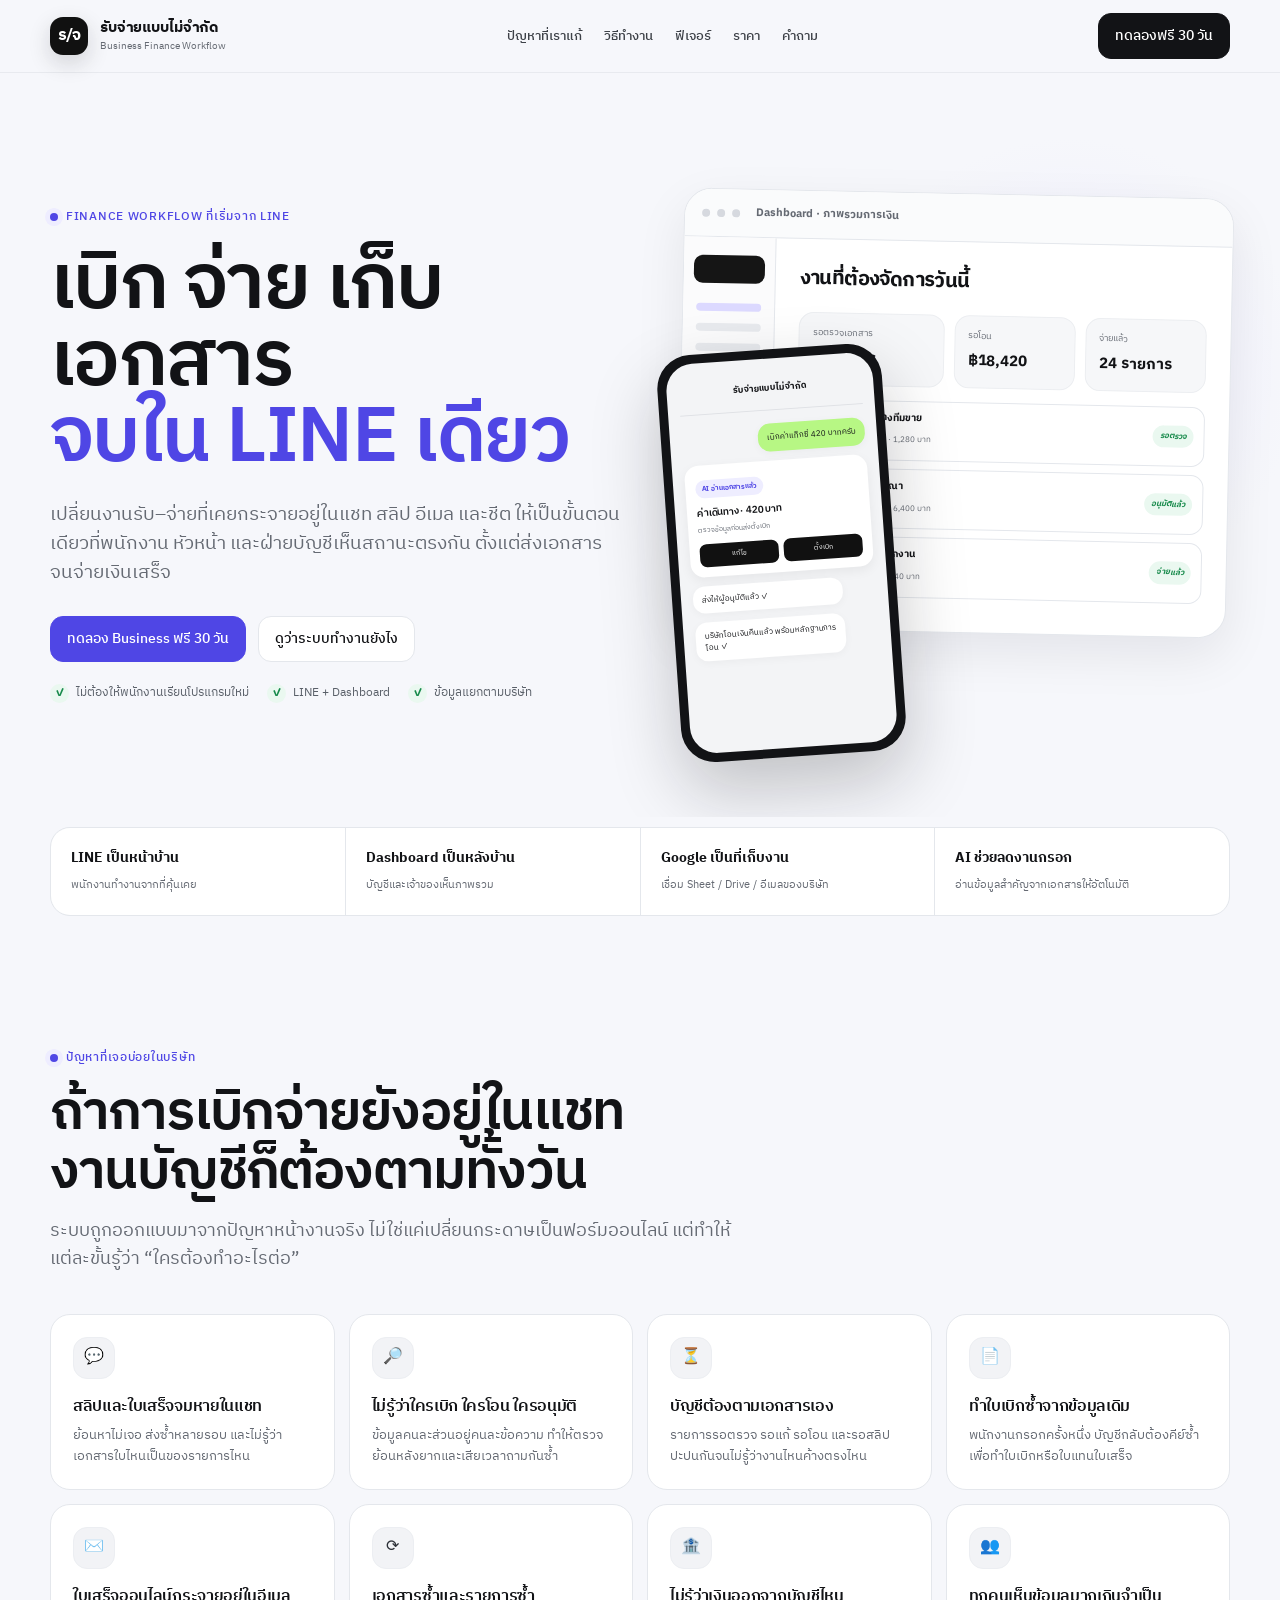
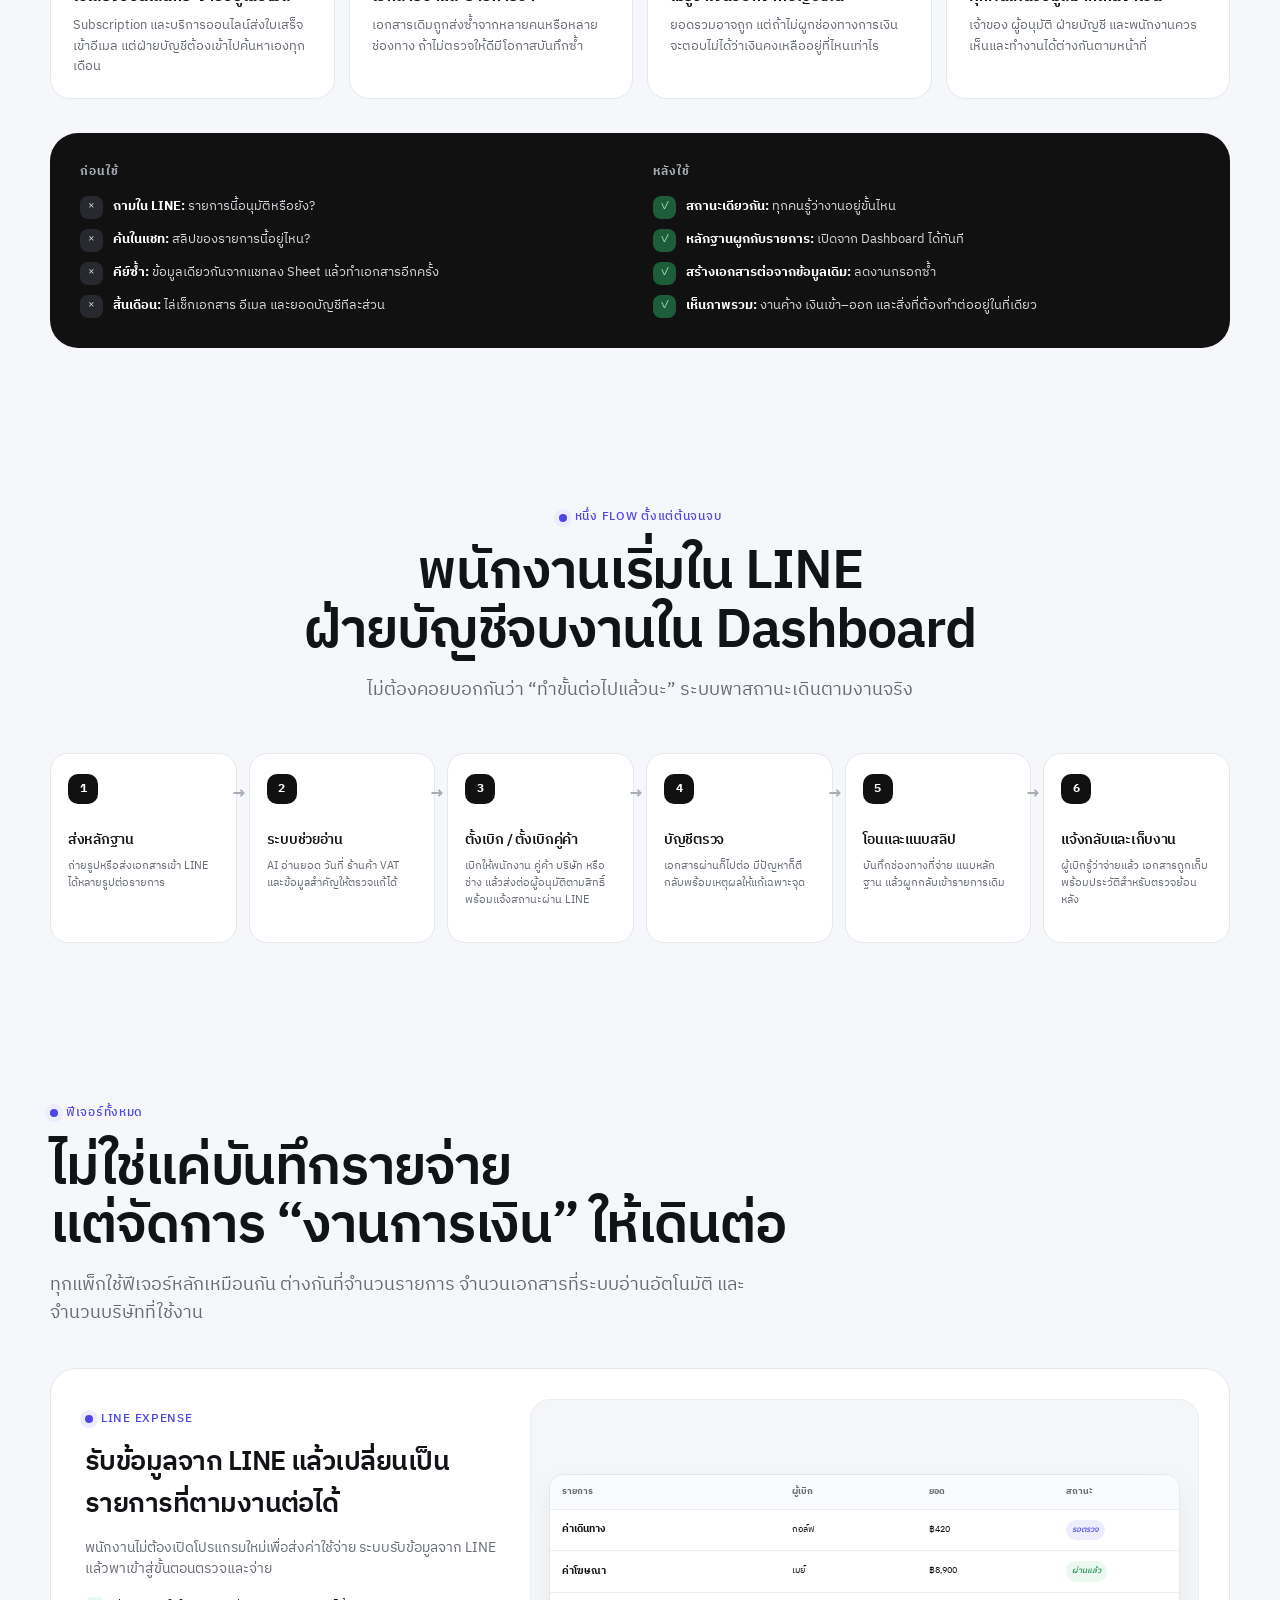
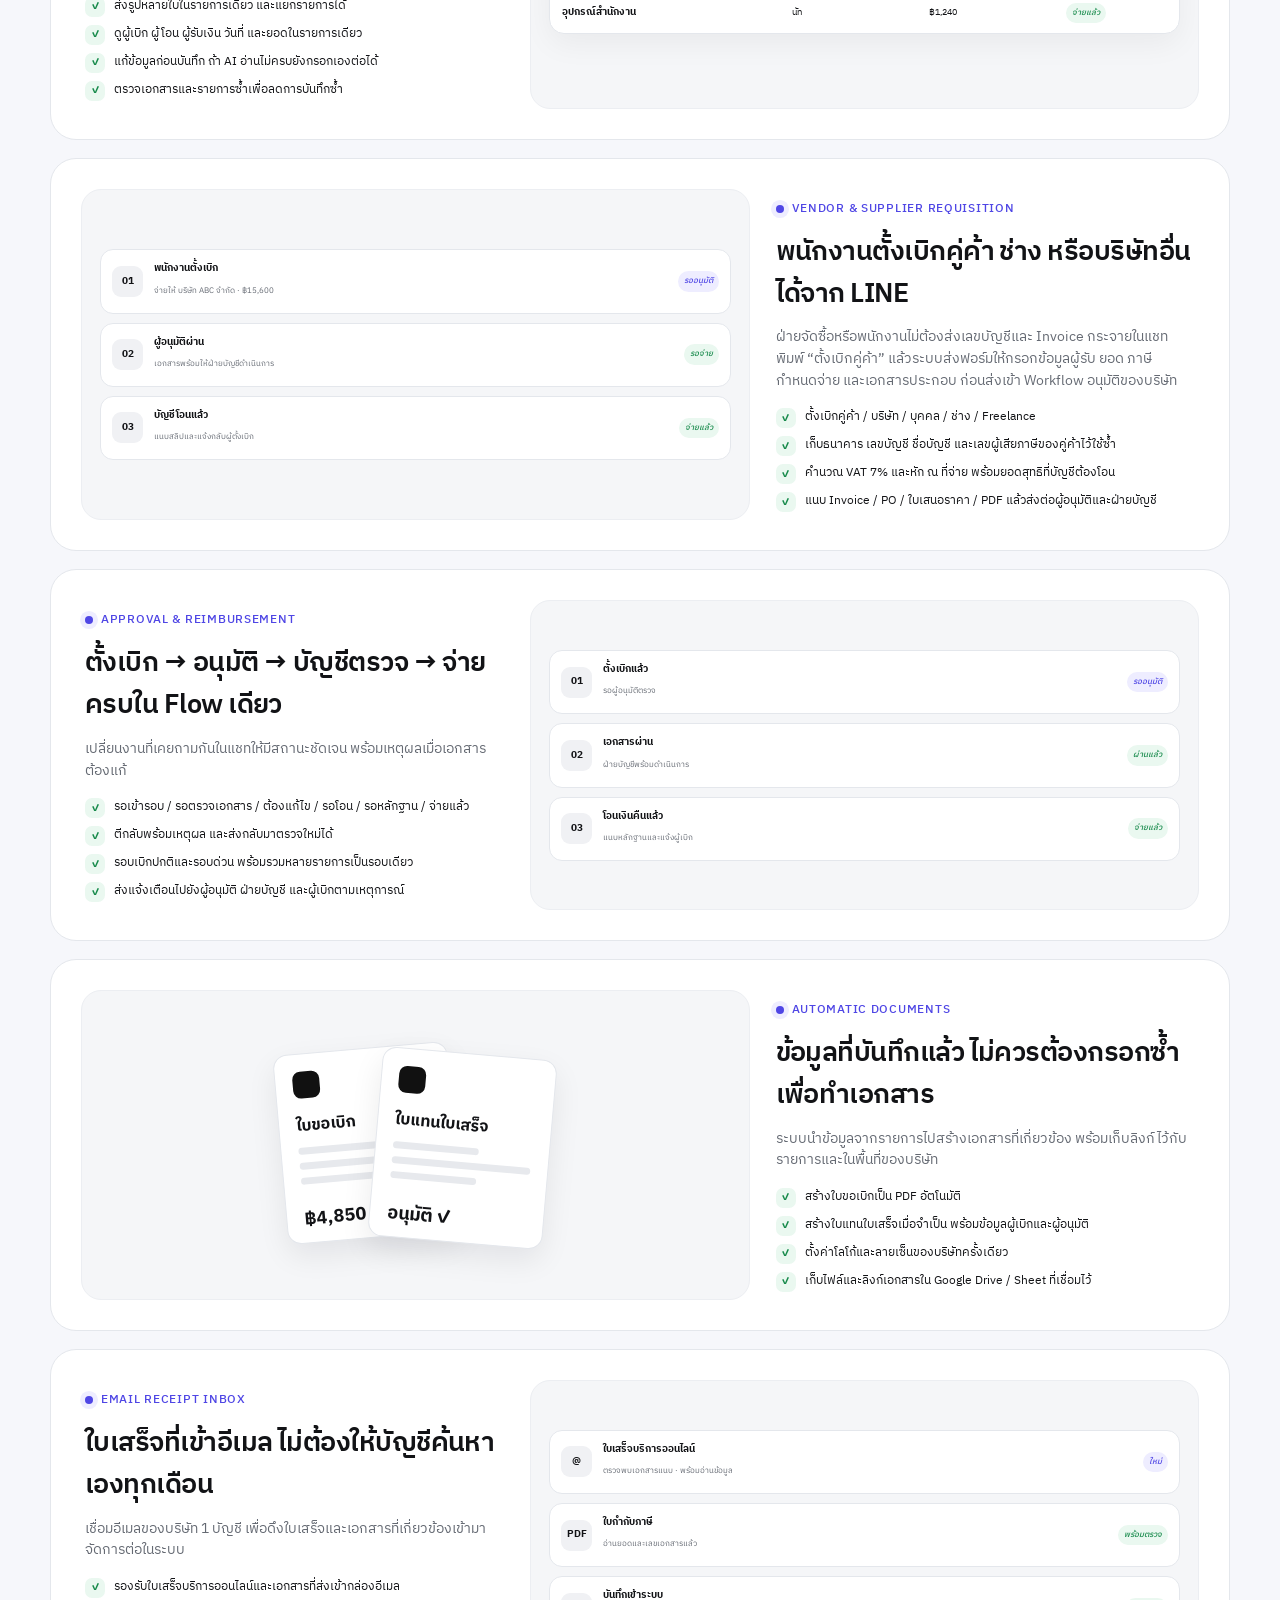
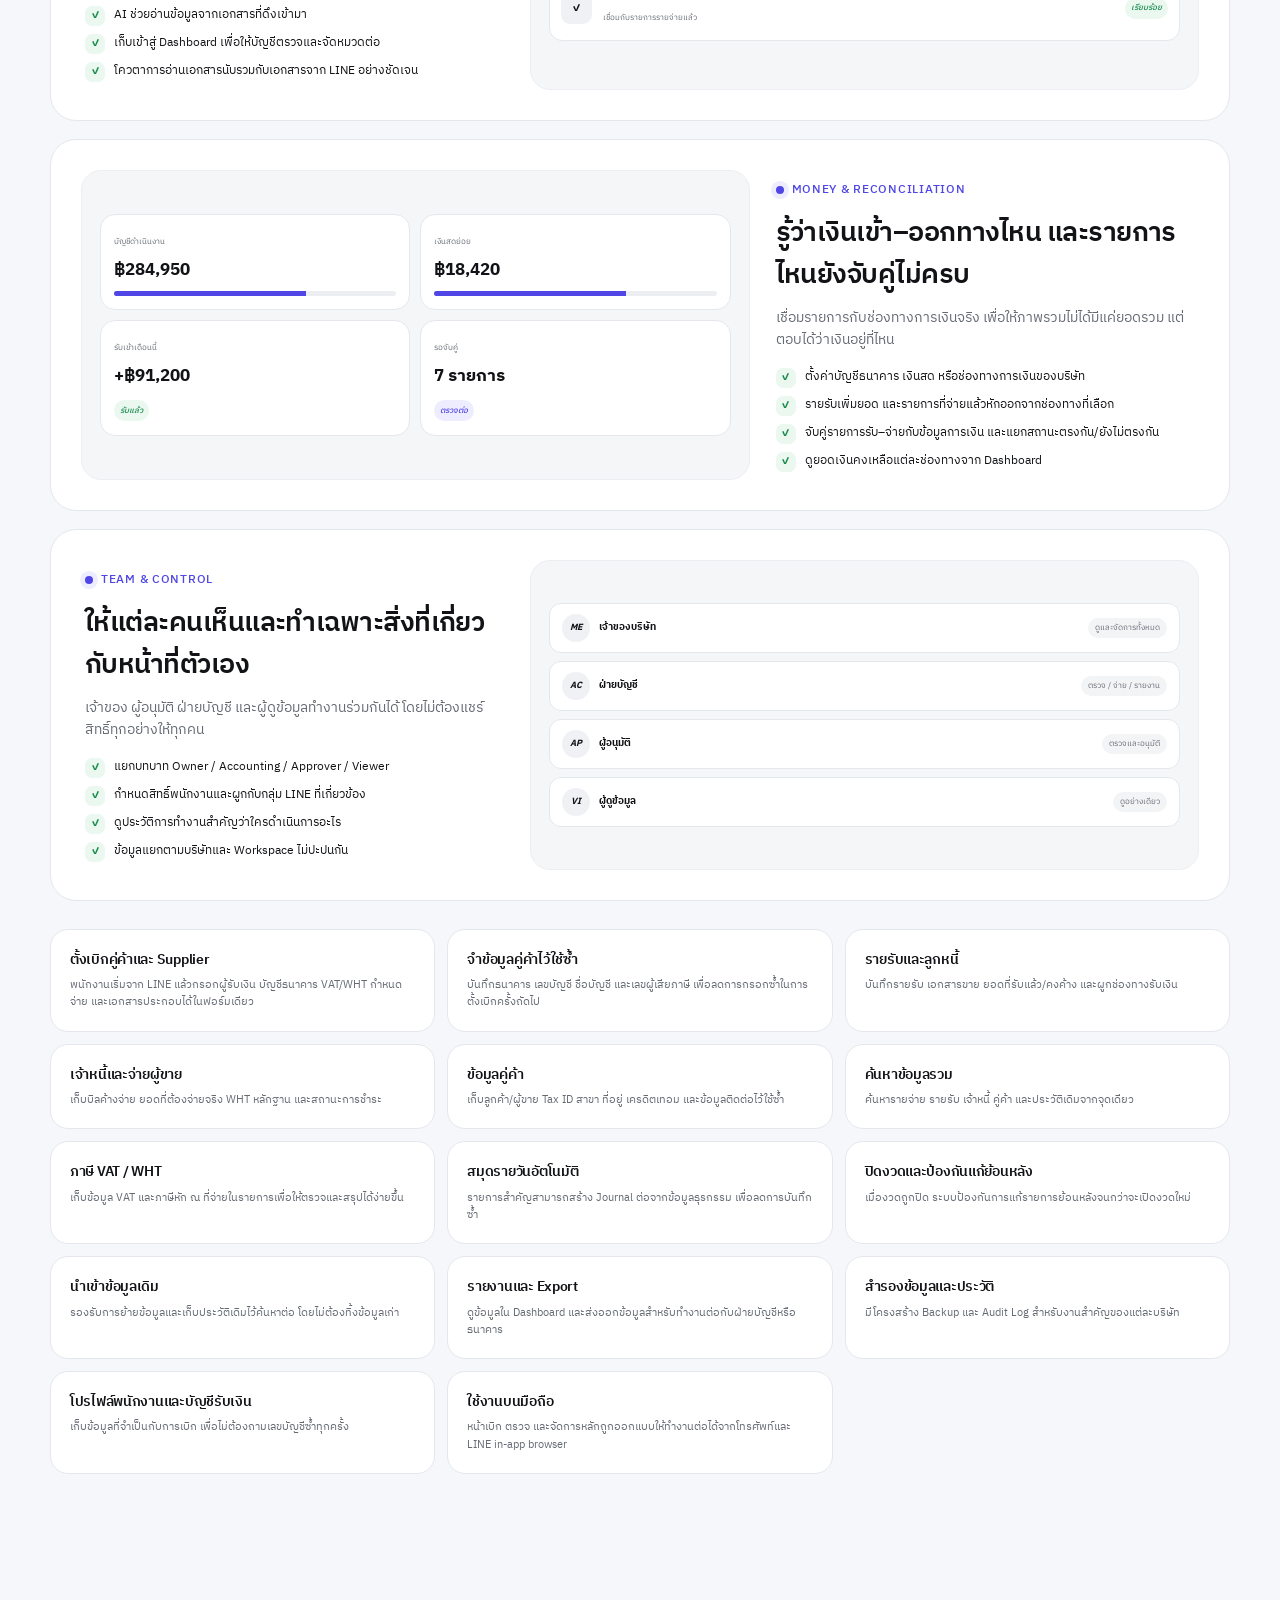
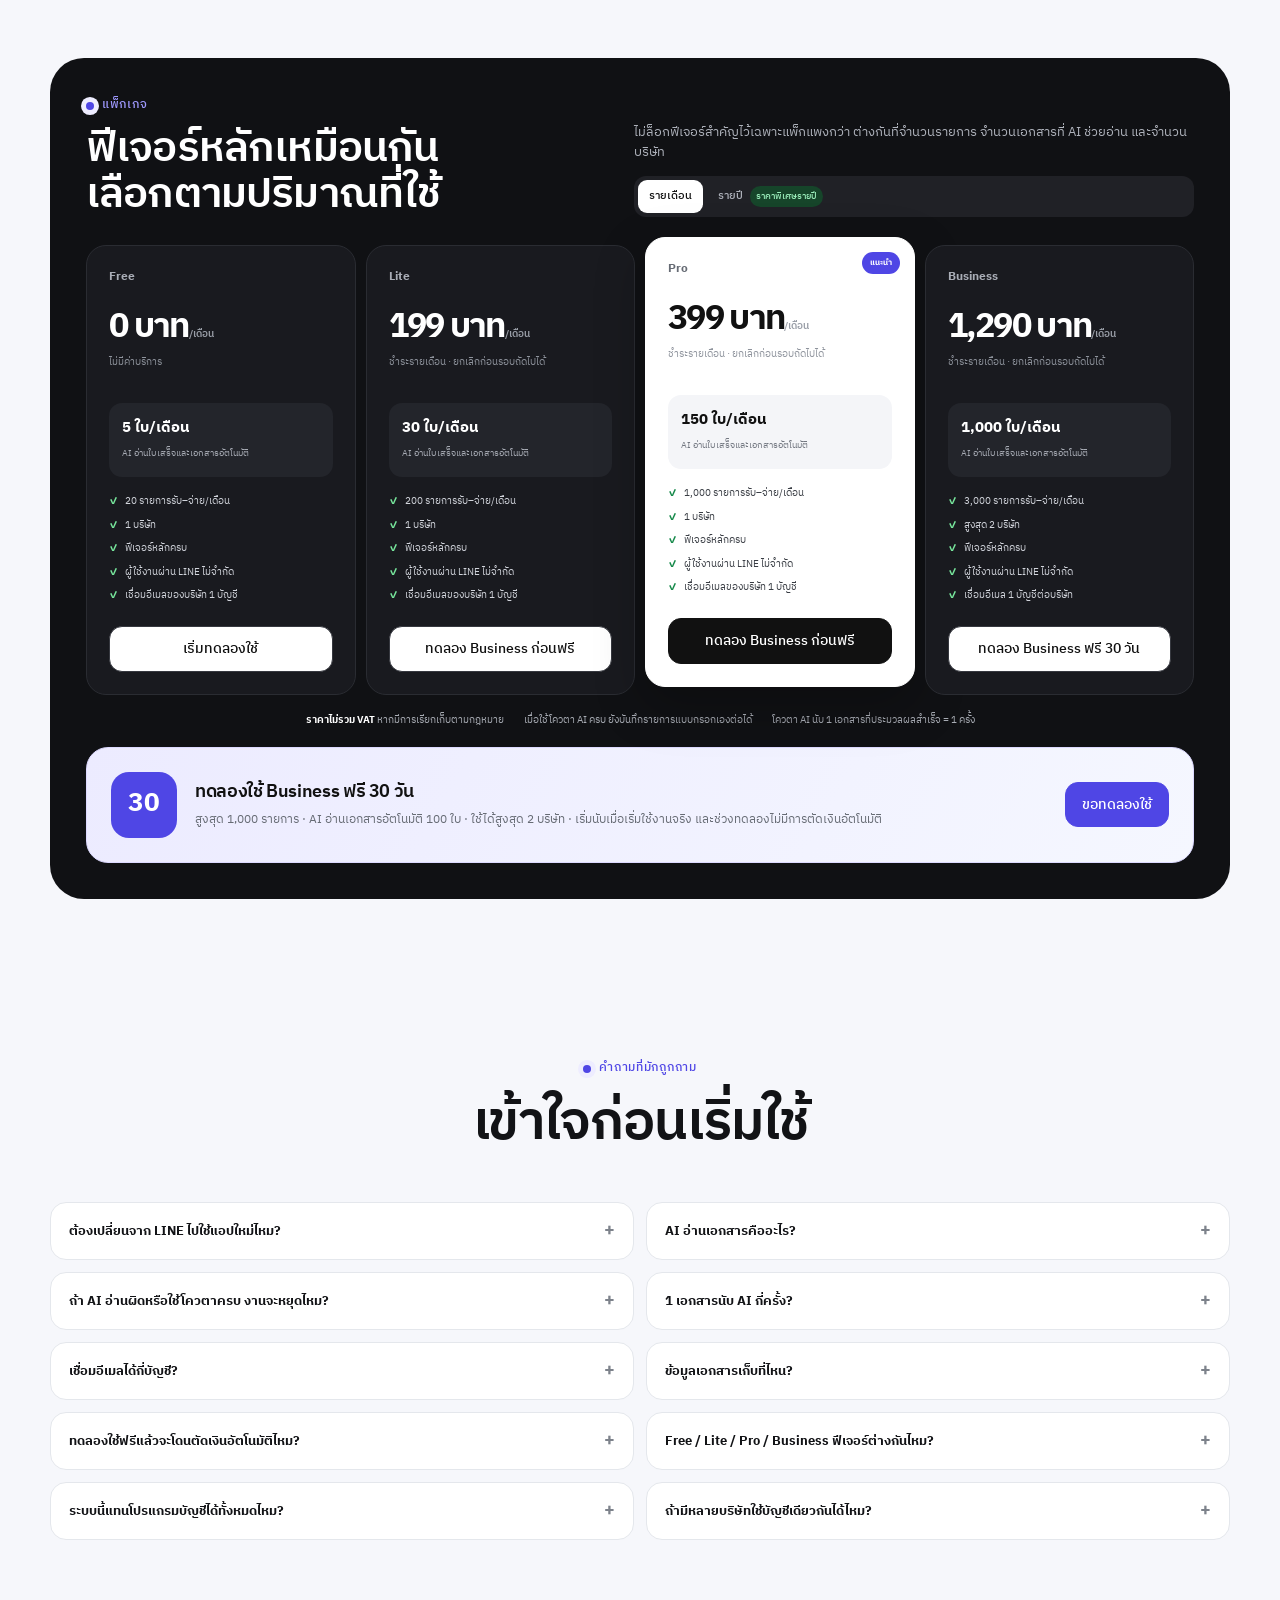
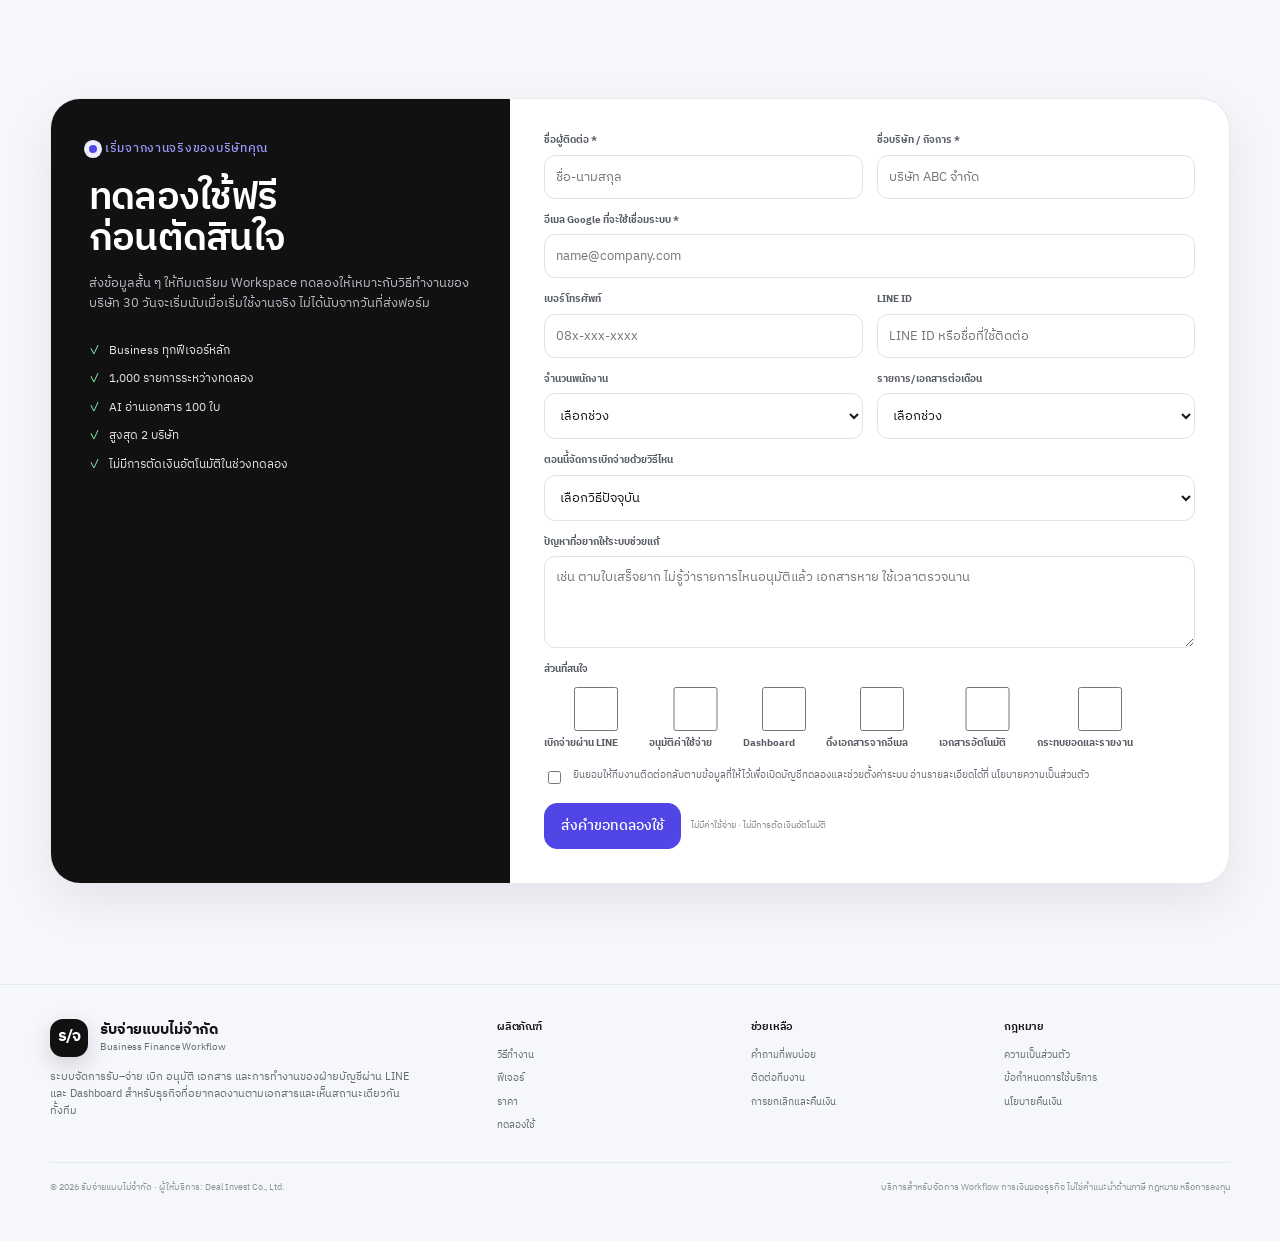
==== commit 931a6c8d: "Add files via upload" ====
--- a/index.html
+++ b/index.html
@@ -10,22 +10,39 @@
 <link rel="stylesheet" href="assets/site.css">
 <link rel="preconnect" href="https://fonts.googleapis.com">
 <link rel="preconnect" href="https://fonts.gstatic.com" crossorigin>
-<link href="https://fonts.googleapis.com/css2?family=Kanit:wght@300;400;500;600;700;800&display=swap" rel="stylesheet">
-<style id="rubjai-kanit-v3">
+<link href="https://fonts.googleapis.com/css2?family=IBM+Plex+Sans+Thai:wght@300;400;500;600;700&display=swap" rel="stylesheet">
+<style id="rubjai-ibm-plex-thai-v4">
 html body,
 html body *,
 html body *::before,
 html body *::after {
-  font-family: "Kanit", "Noto Sans Thai", sans-serif !important;
+  font-family: "IBM Plex Sans Thai", "Noto Sans Thai", sans-serif !important;
 }
 button, input, select, textarea {
-  font-family: "Kanit", "Noto Sans Thai", sans-serif !important;
+  font-family: "IBM Plex Sans Thai", "Noto Sans Thai", sans-serif !important;
   font: inherit;
 }
 body {
   font-weight: 400;
   -webkit-font-smoothing: antialiased;
   text-rendering: optimizeLegibility;
+}
+
+h1,h2,h3,h4,h5,h6{
+  font-weight:600 !important;
+  letter-spacing:-0.02em !important;
+}
+.hero h1,
+.hero-title,
+.display-title{
+  font-weight:600 !important;
+}
+nav,
+button,
+.btn,
+.pill,
+.eyebrow{
+  font-weight:500 !important;
 }
 </style>
 <meta property="og:title" content="รับจ่ายแบบไม่จำกัด — เบิก จ่าย เก็บเอกสาร จบใน LINE">
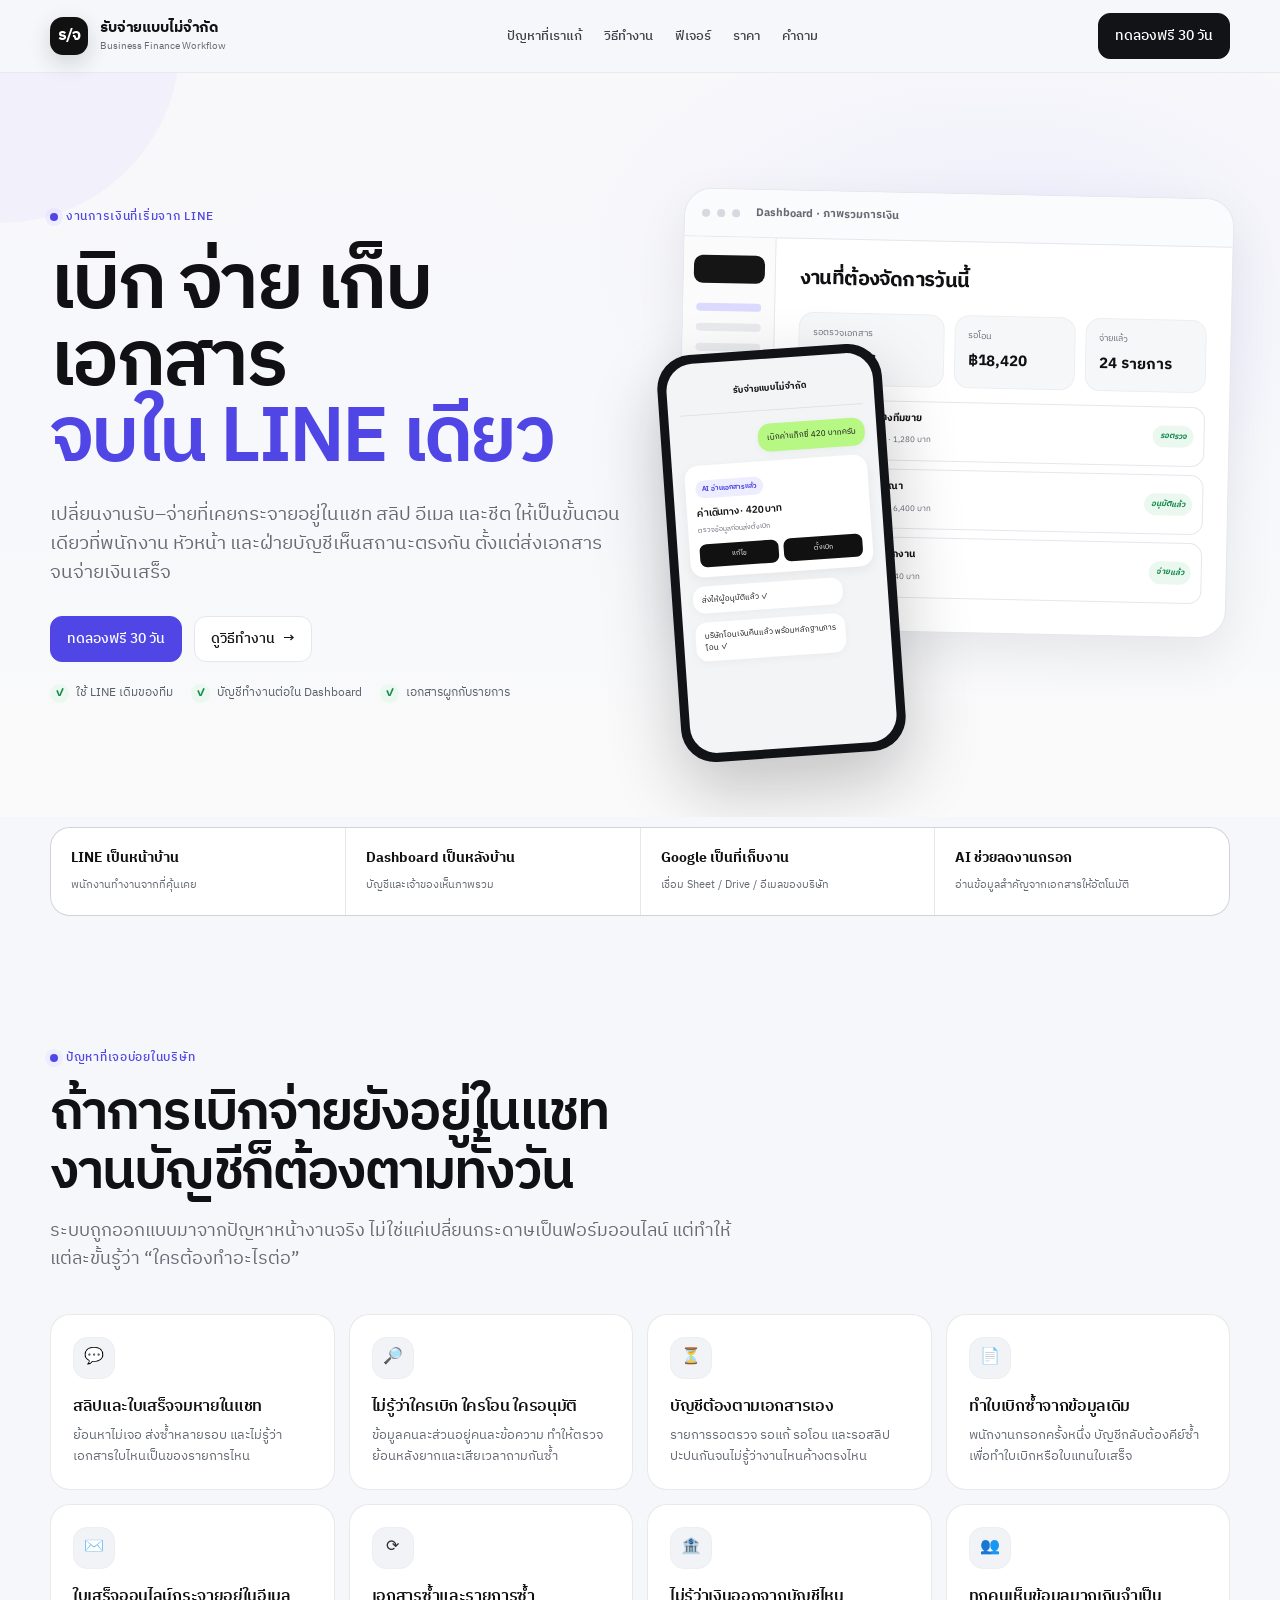
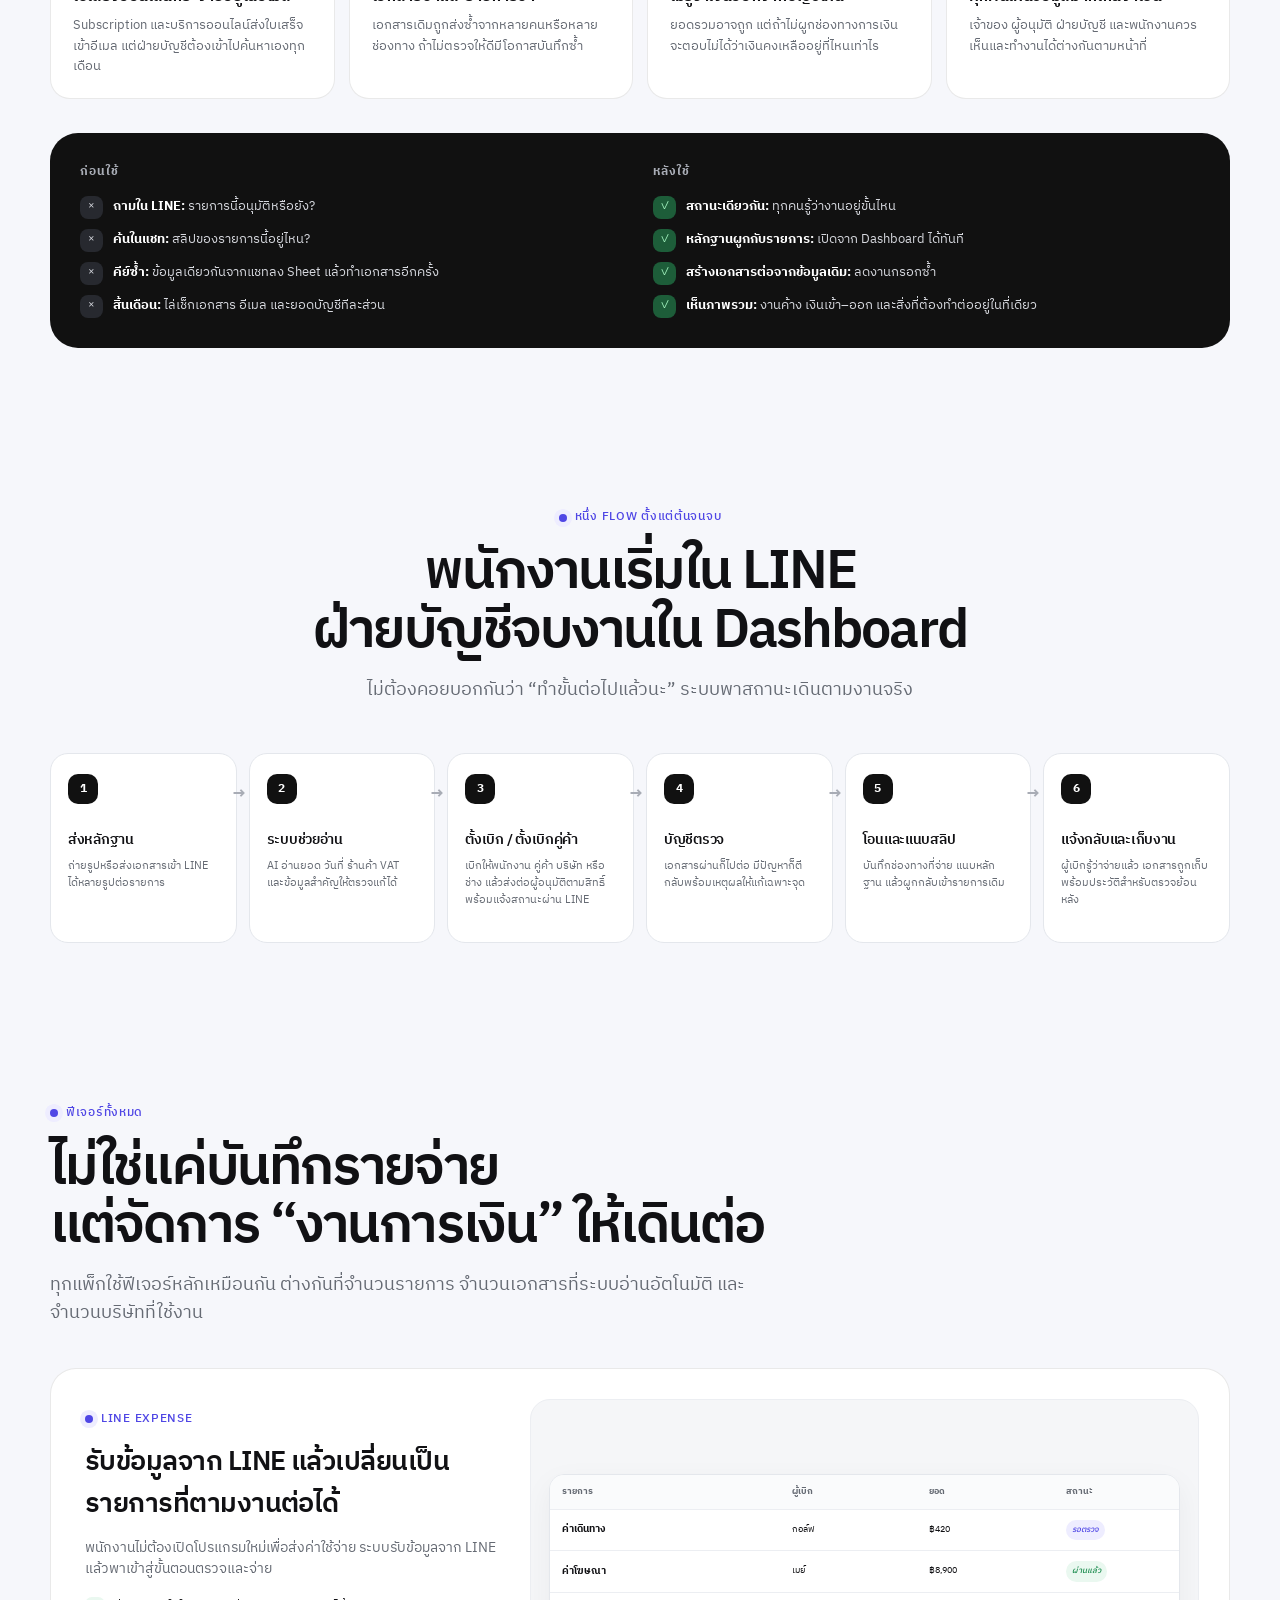
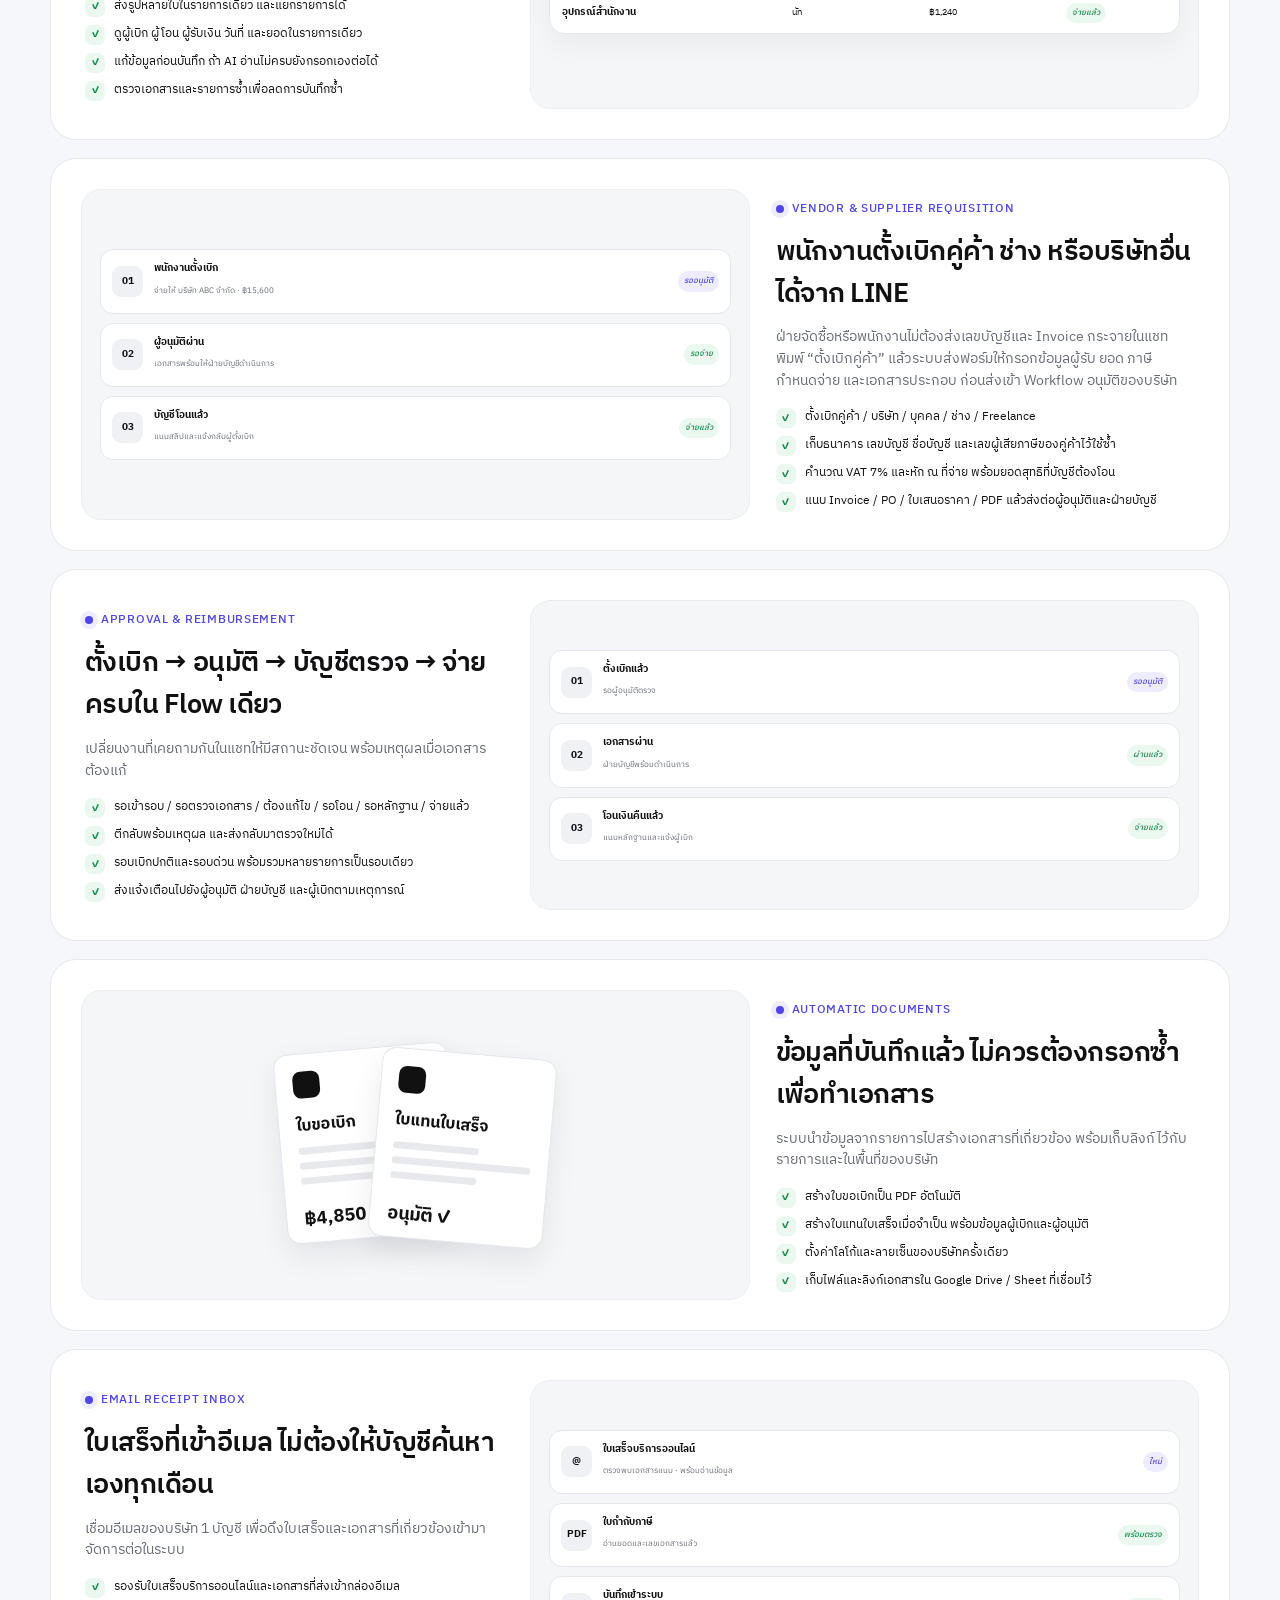
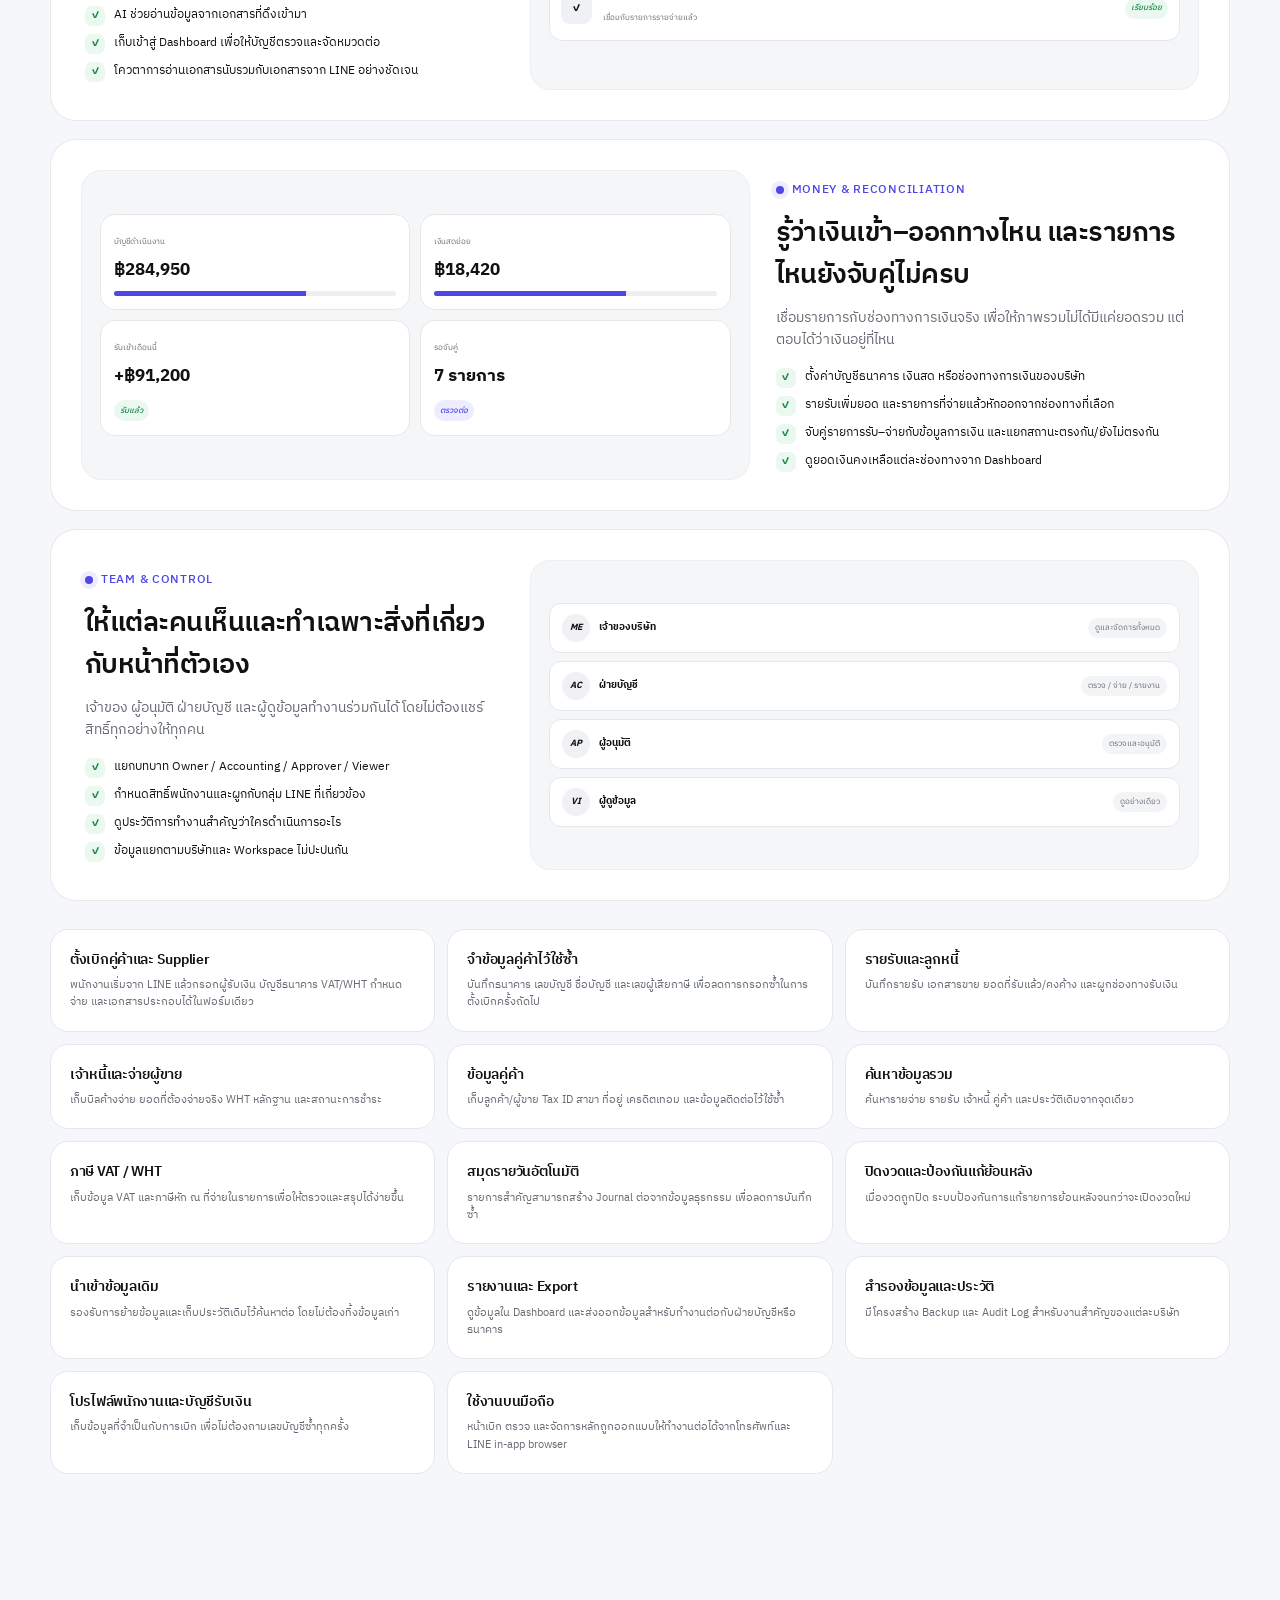
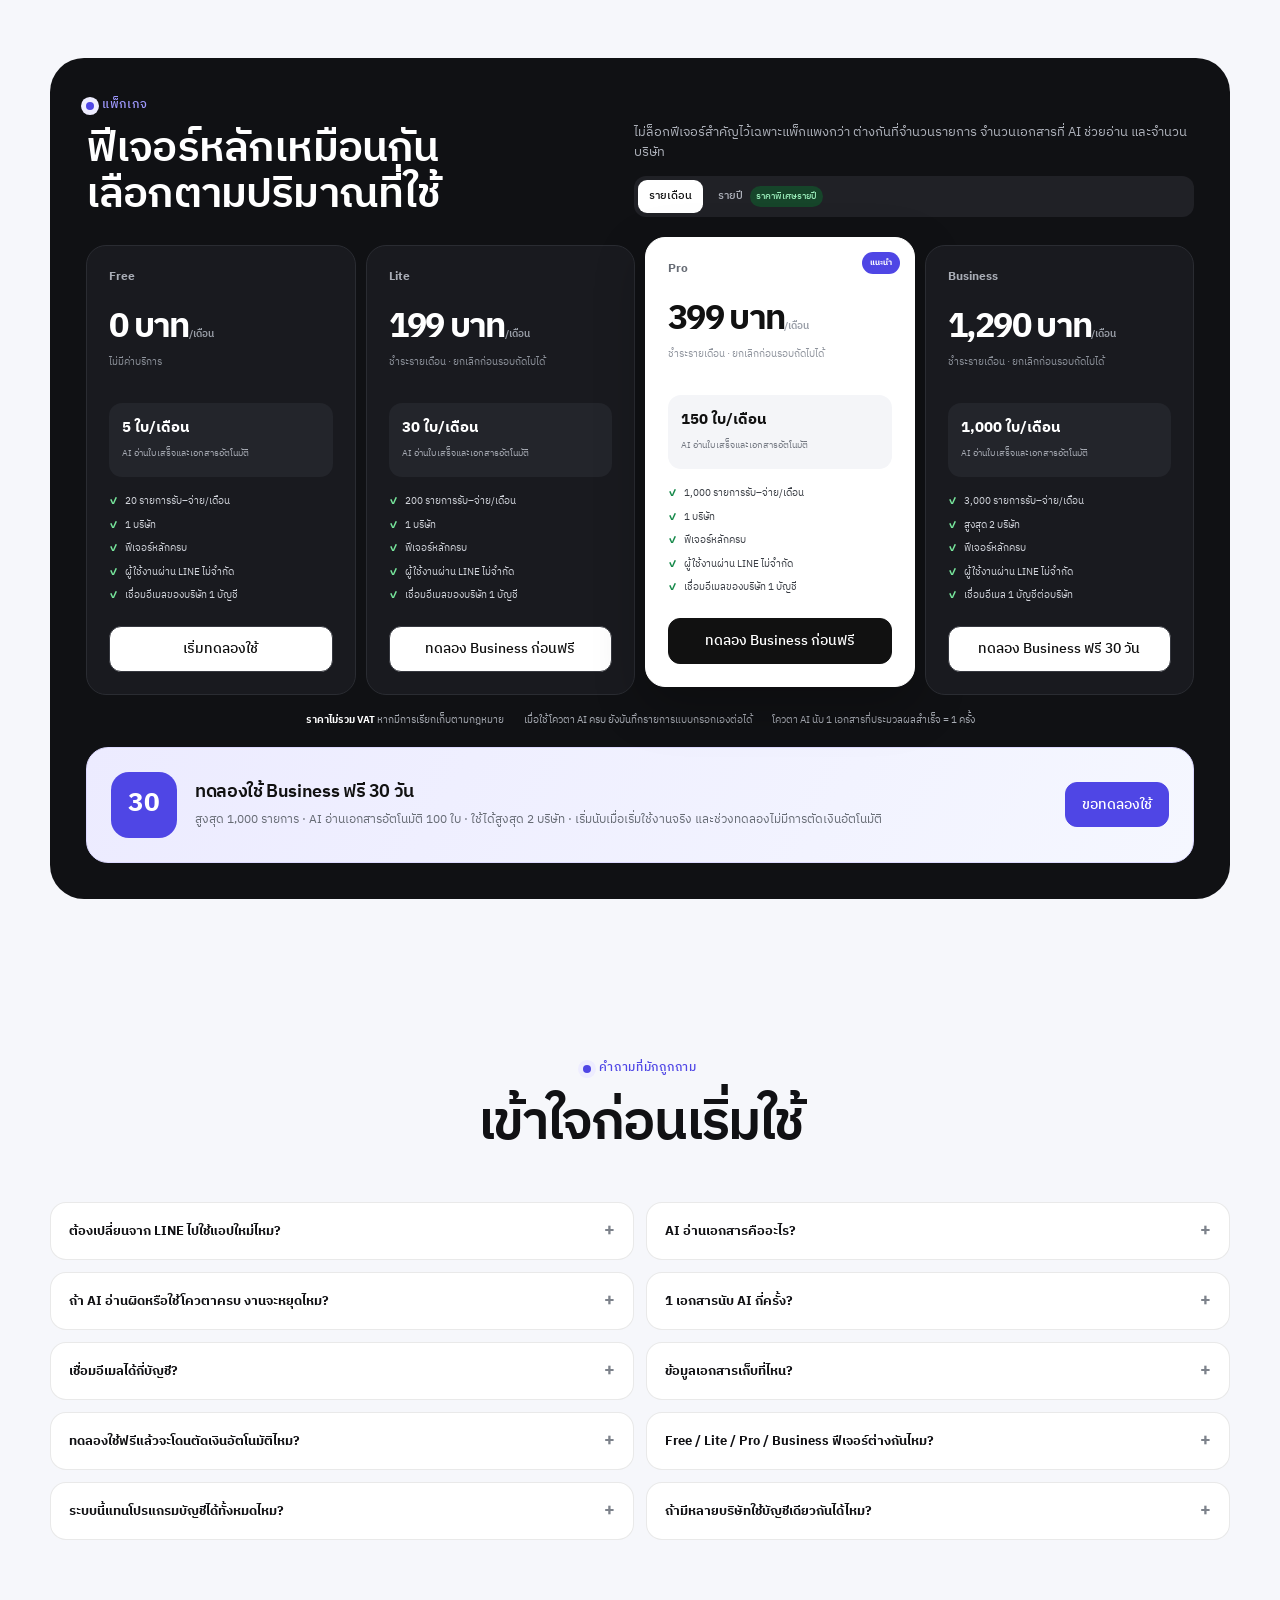
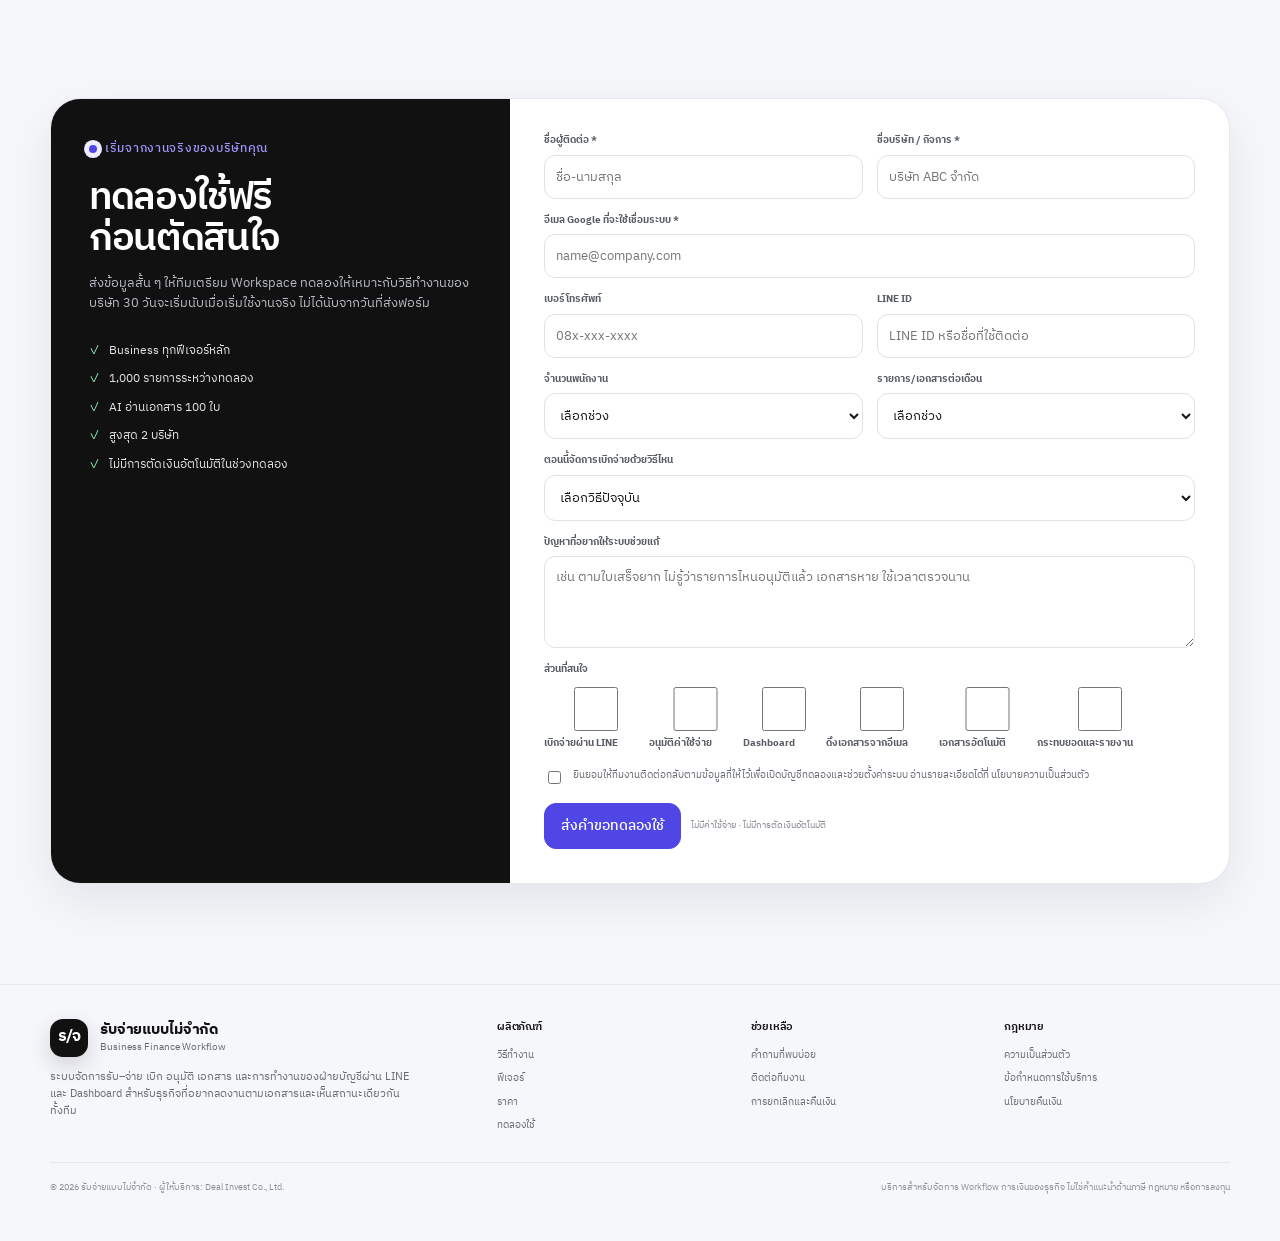
==== commit 82f59f14: "Add files via upload" ====
--- a/index.html
+++ b/index.html
@@ -49,6 +49,475 @@
 <meta property="og:description" content="จากแชทที่ตามสลิปและใบเสร็จไม่จบ ให้กลายเป็น Workflow รับ–จ่ายที่ทุกคนเห็นสถานะเดียวกัน">
 <meta property="og:type" content="website">
 <script type="application/ld+json">{"@context":"https://schema.org","@type":"SoftwareApplication","name":"รับจ่ายแบบไม่จำกัด","applicationCategory":"BusinessApplication","operatingSystem":"Web, LINE","description":"ระบบจัดการรับ–จ่ายและเบิกค่าใช้จ่ายสำหรับธุรกิจ ผ่าน LINE และ Dashboard","offers":[{"@type":"Offer","name":"Free","price":"0","priceCurrency":"THB"},{"@type":"Offer","name":"Lite","price":"199","priceCurrency":"THB"},{"@type":"Offer","name":"Pro","price":"399","priceCurrency":"THB"},{"@type":"Offer","name":"Business","price":"1290","priceCurrency":"THB"}]}</script>
+
+<style id="rubjai-premium-mobile-v5">
+/* ─────────────────────────────────────────────
+   Rubjai Mobile Polish v5
+   เป้าหมาย: Apple-like / SaaS premium / อ่านง่ายบน LINE browser
+   ───────────────────────────────────────────── */
+
+:root{
+  --v5-ink:#111114;
+  --v5-muted:#6f727a;
+  --v5-line:rgba(17,17,20,.09);
+  --v5-soft:#f7f7f9;
+  --v5-accent:#5147f5;
+}
+
+/* ทำให้ IBM Plex Sans Thai ดูเบาและคมขึ้น */
+body{
+  color:var(--v5-ink);
+}
+.hero h1,
+.section-head h2,
+.trial-copy-panel h2{
+  font-weight:600 !important;
+  letter-spacing:-.035em !important;
+}
+.hero-copy,
+.lead,
+.problem-card p,
+.feature-copy p,
+.step p{
+  font-weight:400 !important;
+}
+
+/* ปุ่ม/การ์ดลดความแข็ง */
+.btn{
+  border-radius:12px !important;
+  box-shadow:none !important;
+}
+.problem-card,
+.feature-band,
+.trust-box,
+.before-after,
+.pricing-card,
+.faq details{
+  border-color:var(--v5-line) !important;
+}
+
+/* Hero background แบบสะอาด มีมิติเล็กน้อย */
+.hero{
+  position:relative;
+  overflow:hidden;
+  background:
+    radial-gradient(700px 400px at 78% 24%, rgba(81,71,245,.055), transparent 60%),
+    linear-gradient(180deg,#f8f8fb 0%,#f7f8fb 58%,#fafafa 100%) !important;
+}
+.hero::before{
+  content:"";
+  position:absolute;
+  width:360px;
+  height:360px;
+  border-radius:50%;
+  top:-210px;
+  left:-180px;
+  background:rgba(81,71,245,.035);
+  pointer-events:none;
+}
+
+@media (max-width: 720px){
+
+  /* ── Header ── */
+  .topbar{
+    background:rgba(250,250,252,.88) !important;
+    backdrop-filter:blur(22px) saturate(150%) !important;
+    -webkit-backdrop-filter:blur(22px) saturate(150%) !important;
+    border-bottom:1px solid rgba(17,17,20,.07) !important;
+  }
+  .topbar .nav{
+    min-height:72px !important;
+    padding:10px 18px !important;
+  }
+  .brand{
+    gap:11px !important;
+  }
+  .brand-mark{
+    width:42px !important;
+    height:42px !important;
+    min-width:42px !important;
+    border-radius:13px !important;
+    font-size:14px !important;
+    box-shadow:0 6px 18px rgba(0,0,0,.10) !important;
+  }
+  .brand-copy strong{
+    font-size:18px !important;
+    line-height:1.12 !important;
+    font-weight:600 !important;
+    letter-spacing:-.025em !important;
+  }
+  .brand-copy span{
+    display:none !important;
+  }
+  .nav-actions .primary{
+    display:none !important;
+  }
+  .menu-btn{
+    width:44px !important;
+    height:44px !important;
+    min-width:44px !important;
+    padding:0 !important;
+    display:grid !important;
+    place-items:center !important;
+    border-radius:14px !important;
+    background:#fff !important;
+    border:1px solid rgba(17,17,20,.10) !important;
+    font-size:20px !important;
+  }
+
+  /* ── Hero ── */
+  .hero{
+    padding:46px 0 28px !important;
+    min-height:auto !important;
+  }
+  .hero .container{
+    padding-left:20px !important;
+    padding-right:20px !important;
+  }
+  .hero-grid{
+    grid-template-columns:1fr !important;
+    gap:28px !important;
+    align-items:start !important;
+  }
+  .hero-grid > div:first-child{
+    position:relative;
+    z-index:2;
+  }
+  .eyebrow{
+    display:inline-flex !important;
+    align-items:center !important;
+    gap:7px !important;
+    width:auto !important;
+    min-height:30px !important;
+    padding:6px 10px !important;
+    margin-bottom:18px !important;
+    border-radius:999px !important;
+    background:rgba(81,71,245,.075) !important;
+    color:var(--v5-accent) !important;
+    font-size:12px !important;
+    font-weight:500 !important;
+    letter-spacing:0 !important;
+    text-transform:none !important;
+  }
+  .eyebrow::before{
+    width:7px !important;
+    height:7px !important;
+    box-shadow:none !important;
+  }
+  .hero h1{
+    max-width:100% !important;
+    margin:0 !important;
+    font-size:clamp(42px,11.2vw,50px) !important;
+    line-height:1.02 !important;
+    letter-spacing:-.05em !important;
+    text-wrap:balance;
+  }
+  .hero h1 .accent{
+    display:inline-block;
+    margin-top:5px;
+  }
+  .hero-copy{
+    max-width:35em !important;
+    margin:24px 0 0 !important;
+    color:#686b73 !important;
+    font-size:16px !important;
+    line-height:1.68 !important;
+    letter-spacing:-.01em !important;
+  }
+
+  /* CTA: ปุ่มหลัก 1 ปุ่ม + ลิงก์รอง ไม่ให้เหมือนฟอร์ม */
+  .hero-actions{
+    display:flex !important;
+    flex-direction:column !important;
+    align-items:stretch !important;
+    gap:8px !important;
+    margin-top:26px !important;
+  }
+  .hero-actions .btn{
+    width:100% !important;
+    min-height:54px !important;
+    justify-content:center !important;
+    border-radius:16px !important;
+    font-size:15px !important;
+    font-weight:500 !important;
+  }
+  .hero-actions .accent{
+    background:linear-gradient(135deg,#574cf6 0%,#4b43eb 100%) !important;
+    color:#fff !important;
+    border:0 !important;
+    box-shadow:0 12px 28px rgba(81,71,245,.20) !important;
+  }
+  .hero-actions .hero-secondary{
+    width:auto !important;
+    min-height:40px !important;
+    align-self:center !important;
+    padding:6px 12px !important;
+    background:transparent !important;
+    border:0 !important;
+    color:#41434a !important;
+    font-size:14px !important;
+  }
+  .hero-actions .hero-secondary span{
+    margin-left:3px;
+    transition:transform .2s ease;
+  }
+
+  /* จุดขายสั้น ๆ ให้เป็น chip 2+1 แทน list ยาว */
+  .hero-note{
+    display:flex !important;
+    flex-wrap:wrap !important;
+    gap:8px !important;
+    margin-top:18px !important;
+  }
+  .hero-note span{
+    margin:0 !important;
+    padding:7px 10px !important;
+    border:1px solid rgba(17,17,20,.07) !important;
+    border-radius:999px !important;
+    background:rgba(255,255,255,.72) !important;
+    color:#666a72 !important;
+    font-size:11px !important;
+    line-height:1.25 !important;
+  }
+  .hero-note span::before{
+    width:16px !important;
+    height:16px !important;
+    margin-right:5px !important;
+    font-size:10px !important;
+  }
+
+  /* ── Product mockup ── */
+  .hero-visual{
+    width:100% !important;
+    min-height:340px !important;
+    height:340px !important;
+    margin:4px auto 0 !important;
+    transform:none !important;
+    overflow:visible !important;
+  }
+  .hero-glow{
+    opacity:.6 !important;
+    transform:scale(.86) !important;
+  }
+  .app-window{
+    width:94% !important;
+    left:6% !important;
+    right:auto !important;
+    top:12px !important;
+    transform:none !important;
+    border-radius:18px !important;
+    box-shadow:0 24px 52px rgba(20,22,30,.10) !important;
+  }
+  .app-top{
+    min-height:38px !important;
+  }
+  .app-label{
+    font-size:10px !important;
+  }
+  .app-body{
+    min-height:235px !important;
+  }
+  .app-side{
+    width:50px !important;
+  }
+  .app-title{
+    font-size:18px !important;
+  }
+  .stats{
+    gap:6px !important;
+  }
+  .stat{
+    padding:10px 8px !important;
+  }
+  .stat small{
+    font-size:8px !important;
+  }
+  .stat b{
+    font-size:11px !important;
+  }
+  .flow-row{
+    padding:8px 7px !important;
+  }
+  .flow-row strong{
+    font-size:9px !important;
+  }
+  .flow-row span{
+    font-size:7px !important;
+  }
+  .phone{
+    width:36% !important;
+    height:auto !important;
+    aspect-ratio:.49 !important;
+    left:1% !important;
+    top:102px !important;
+    right:auto !important;
+    transform:rotate(-3deg) !important;
+    border-radius:25px !important;
+    box-shadow:0 25px 48px rgba(12,13,18,.20) !important;
+  }
+  .phone-screen{
+    border-radius:20px !important;
+  }
+  .phone-head{
+    font-size:7px !important;
+  }
+  .bubble,
+  .bot-card{
+    font-size:7px !important;
+  }
+
+  /* ── Trust strip ── */
+  .trust-strip{
+    padding:0 0 24px !important;
+    margin-top:0 !important;
+  }
+  .trust-strip .container{
+    padding:0 14px !important;
+  }
+  .trust-box{
+    display:grid !important;
+    grid-template-columns:1fr 1fr !important;
+    gap:0 !important;
+    border-radius:18px !important;
+    overflow:hidden !important;
+    background:#fff !important;
+    box-shadow:0 12px 32px rgba(0,0,0,.035) !important;
+  }
+  .trust-item{
+    min-width:0 !important;
+    padding:15px 13px !important;
+    border-right:1px solid rgba(17,17,20,.06) !important;
+    border-bottom:1px solid rgba(17,17,20,.06) !important;
+  }
+  .trust-item:nth-child(2n){
+    border-right:0 !important;
+  }
+  .trust-item:nth-last-child(-n+2){
+    border-bottom:0 !important;
+  }
+  .trust-item b{
+    font-size:11px !important;
+    line-height:1.3 !important;
+  }
+  .trust-item span{
+    margin-top:4px !important;
+    font-size:9px !important;
+    line-height:1.45 !important;
+  }
+
+  /* ── Sections ทั้งเว็บให้ compact และเป็น premium ── */
+  .section{
+    padding:58px 0 !important;
+  }
+  .section.compact{
+    padding:50px 0 !important;
+  }
+  .section .container{
+    padding-left:18px !important;
+    padding-right:18px !important;
+  }
+  .section-head{
+    margin-bottom:24px !important;
+  }
+  .section-head.center{
+    text-align:left !important;
+  }
+  .section-head h2{
+    font-size:34px !important;
+    line-height:1.12 !important;
+    letter-spacing:-.04em !important;
+  }
+  .section-head h2 br{
+    display:none !important;
+  }
+  .lead{
+    margin-top:12px !important;
+    font-size:14px !important;
+    line-height:1.7 !important;
+  }
+  .problem-grid{
+    gap:10px !important;
+  }
+  .problem-card{
+    padding:18px !important;
+    border-radius:16px !important;
+    box-shadow:none !important;
+  }
+  .problem-card h3{
+    font-size:16px !important;
+  }
+  .problem-card p{
+    font-size:12px !important;
+    line-height:1.65 !important;
+  }
+  .problem-icon{
+    width:34px !important;
+    height:34px !important;
+    border-radius:10px !important;
+    font-size:15px !important;
+  }
+
+  .before-after{
+    border-radius:18px !important;
+  }
+
+  .steps{
+    gap:9px !important;
+  }
+  .step{
+    border-radius:16px !important;
+    padding:17px !important;
+  }
+
+  .feature-band{
+    border-radius:20px !important;
+    padding:20px !important;
+  }
+
+  /* อย่าให้ LINE in-app browser รู้สึกว่าหน้าเว็บยาวเพราะ spacing */
+  .reveal{
+    transform:translateY(8px);
+  }
+}
+
+@media (max-width: 390px){
+  .hero h1{
+    font-size:40px !important;
+  }
+  .hero-copy{
+    font-size:15px !important;
+  }
+  .hero-visual{
+    height:315px !important;
+    min-height:315px !important;
+  }
+  .phone{
+    top:96px !important;
+  }
+  .section-head h2{
+    font-size:31px !important;
+  }
+}
+
+/* Motion เล็ก ๆ แบบ product site */
+@media (prefers-reduced-motion: no-preference){
+  .app-window{
+    animation:v5Float 7s ease-in-out infinite;
+  }
+  .phone{
+    animation:v5PhoneFloat 6s ease-in-out infinite;
+  }
+  @keyframes v5Float{
+    0%,100%{translate:0 0}
+    50%{translate:0 -5px}
+  }
+  @keyframes v5PhoneFloat{
+    0%,100%{translate:0 0;rotate:-3deg}
+    50%{translate:0 -7px;rotate:-2deg}
+  }
+}
+</style>
+
 </head>
 <body>
 <header class="topbar">
@@ -67,11 +536,11 @@
 <section class="hero">
   <div class="container hero-grid">
     <div>
-      <div class="eyebrow">Finance workflow ที่เริ่มจาก LINE</div>
+      <div class="eyebrow">งานการเงินที่เริ่มจาก LINE</div>
       <h1>เบิก จ่าย เก็บเอกสาร<br><span class="accent">จบใน LINE เดียว</span></h1>
       <p class="hero-copy">เปลี่ยนงานรับ–จ่ายที่เคยกระจายอยู่ในแชท สลิป อีเมล และชีต ให้เป็นขั้นตอนเดียวที่พนักงาน หัวหน้า และฝ่ายบัญชีเห็นสถานะตรงกัน ตั้งแต่ส่งเอกสารจนจ่ายเงินเสร็จ</p>
-      <div class="hero-actions"><a class="btn accent" href="#trial">ทดลอง Business ฟรี 30 วัน</a><a class="btn" href="#how">ดูว่าระบบทำงานยังไง</a></div>
-      <div class="hero-note"><span>ไม่ต้องให้พนักงานเรียนโปรแกรมใหม่</span><span>LINE + Dashboard</span><span>ข้อมูลแยกตามบริษัท</span></div>
+      <div class="hero-actions"><a class="btn accent" href="#trial">ทดลองฟรี 30 วัน</a><a class="btn hero-secondary" href="#how">ดูวิธีทำงาน <span aria-hidden="true">→</span></a></div>
+      <div class="hero-note"><span>ใช้ LINE เดิมของทีม</span><span>บัญชีทำงานต่อใน Dashboard</span><span>เอกสารผูกกับรายการ</span></div>
     </div>
     <div class="hero-visual" aria-label="ตัวอย่างการทำงานของระบบ">
       <div class="hero-glow"></div>
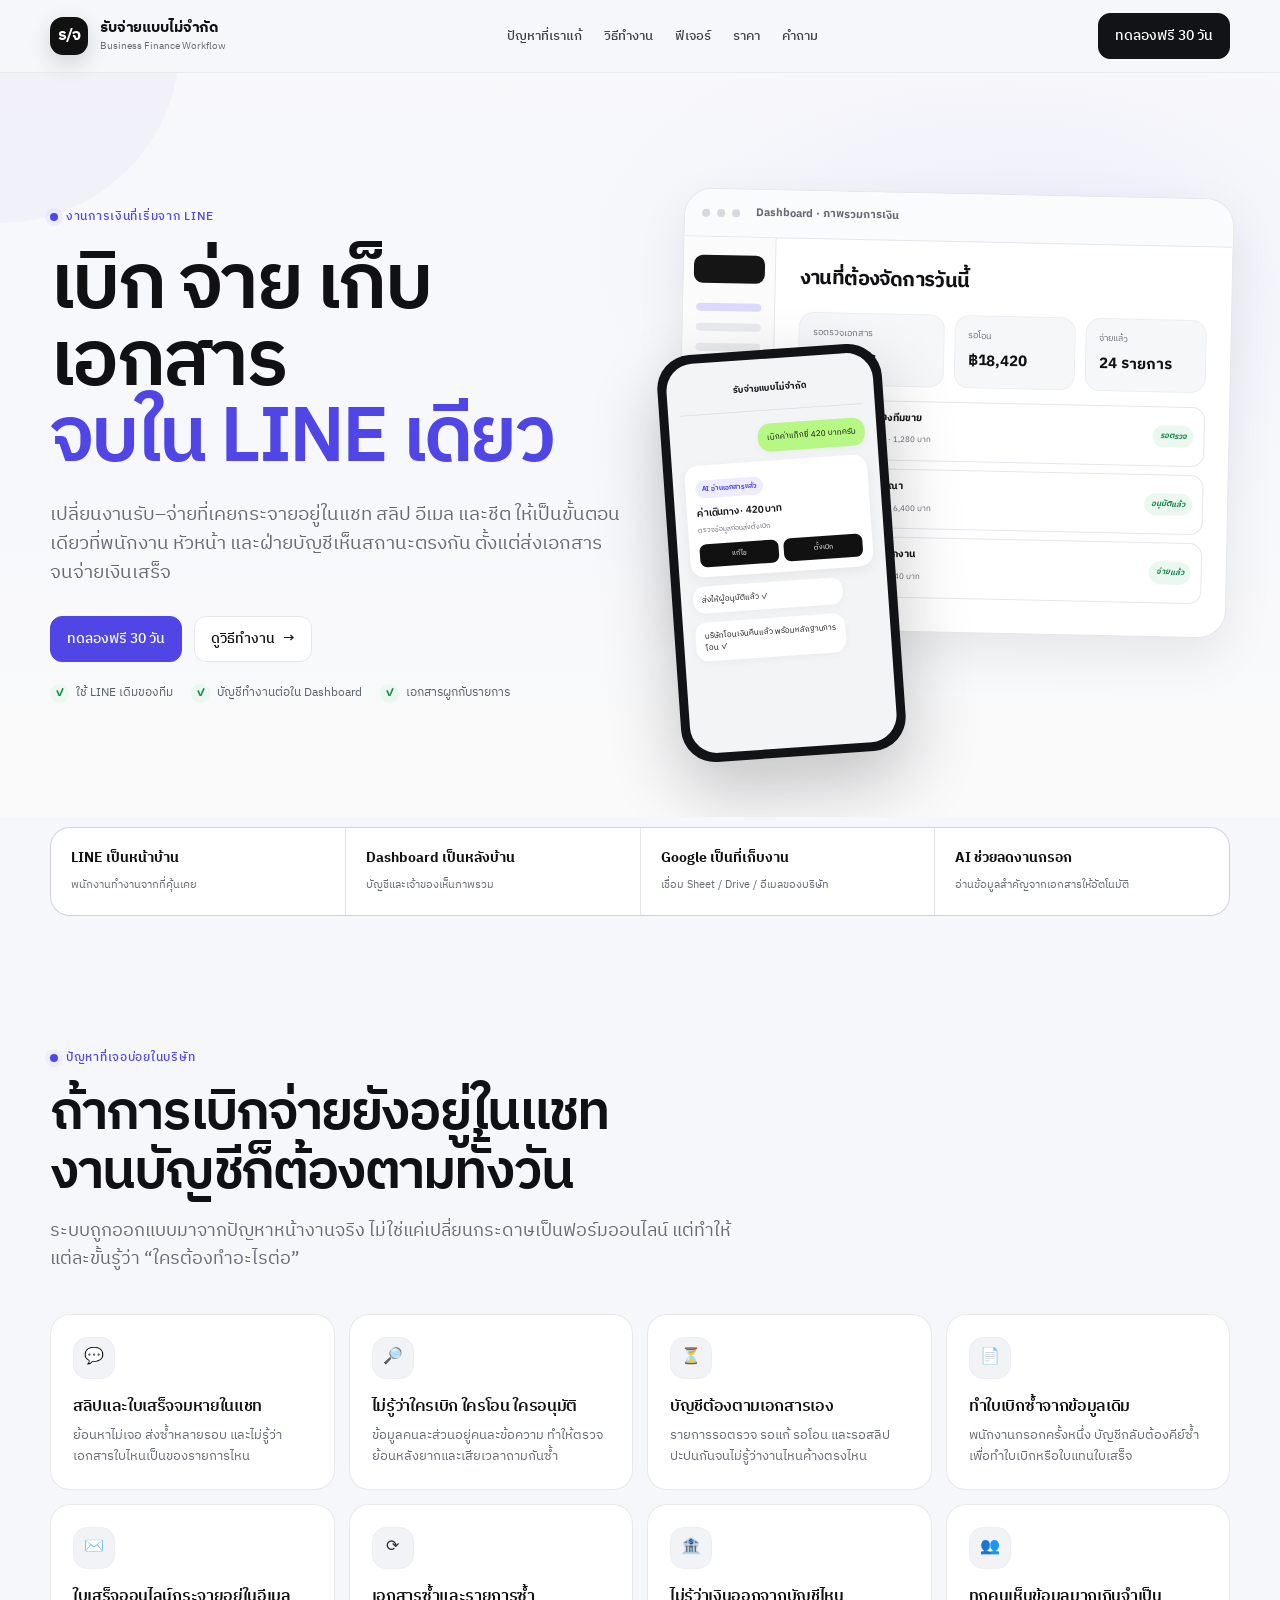
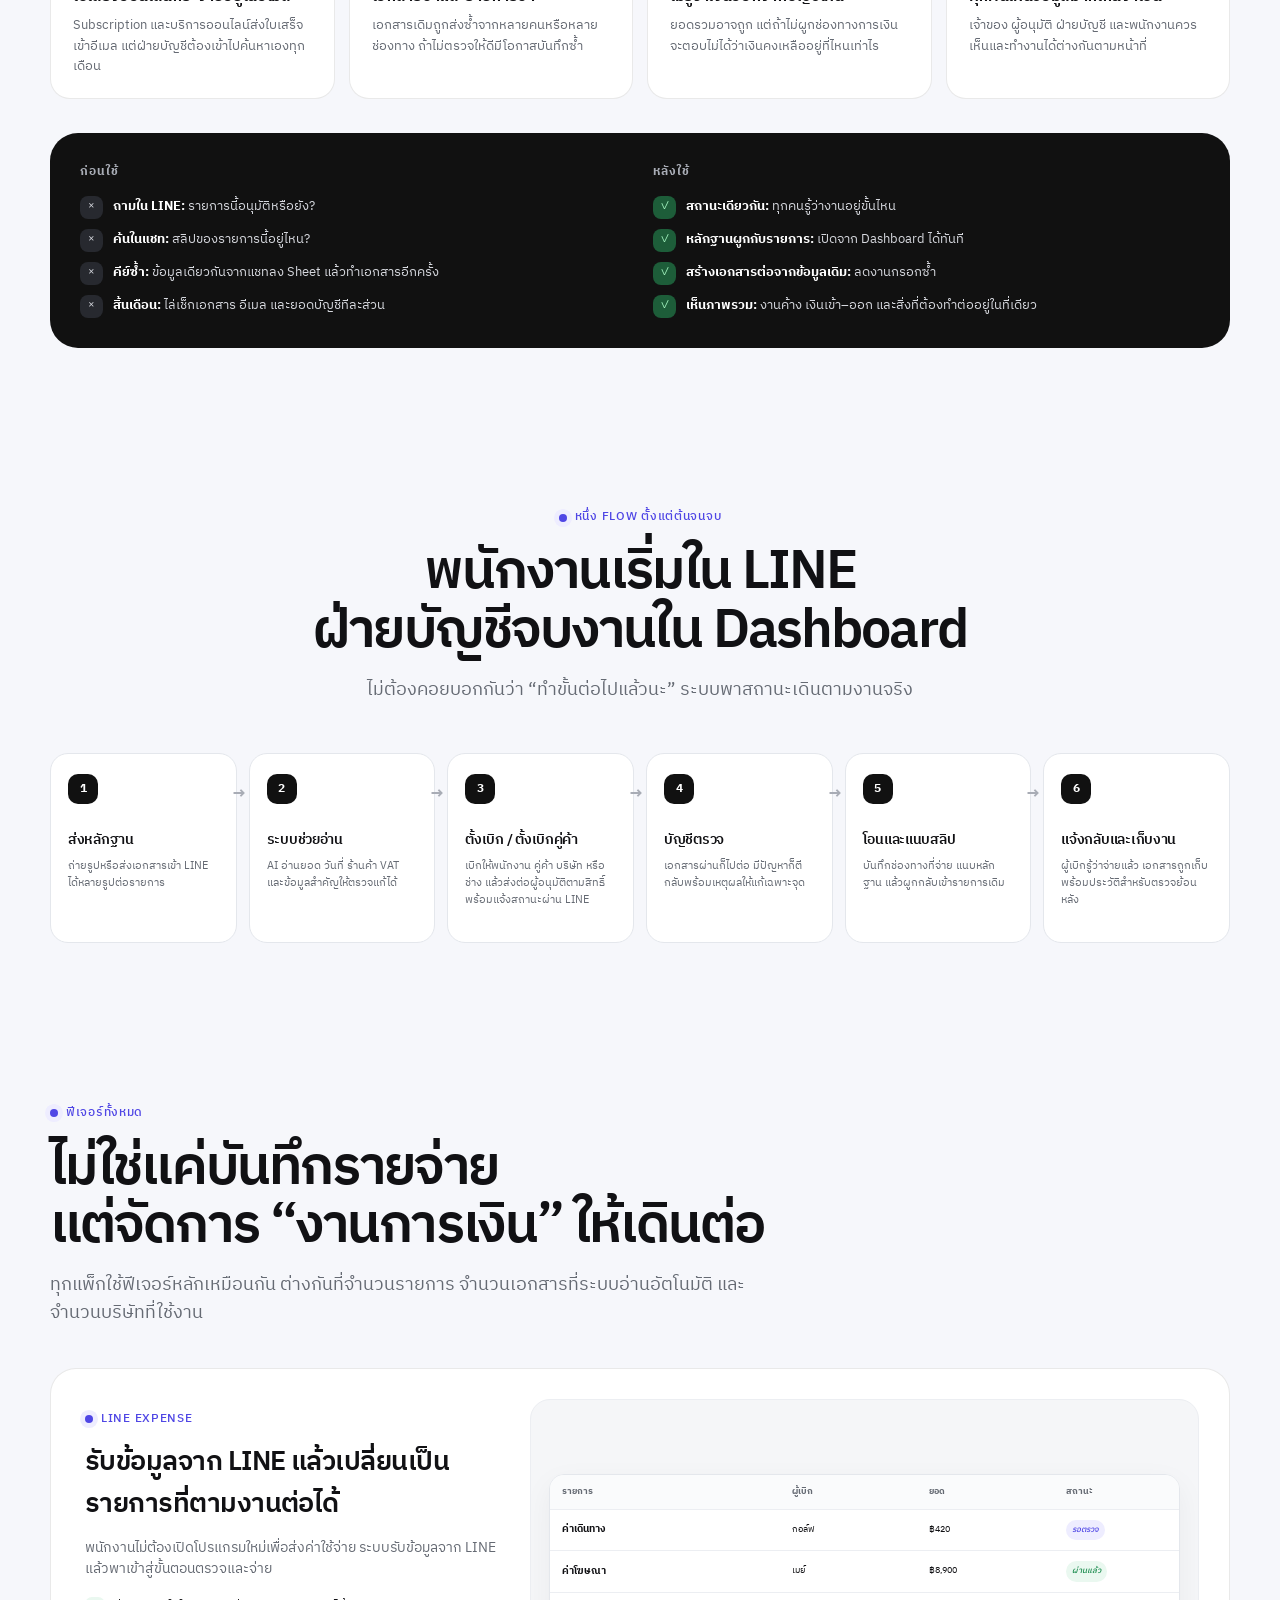
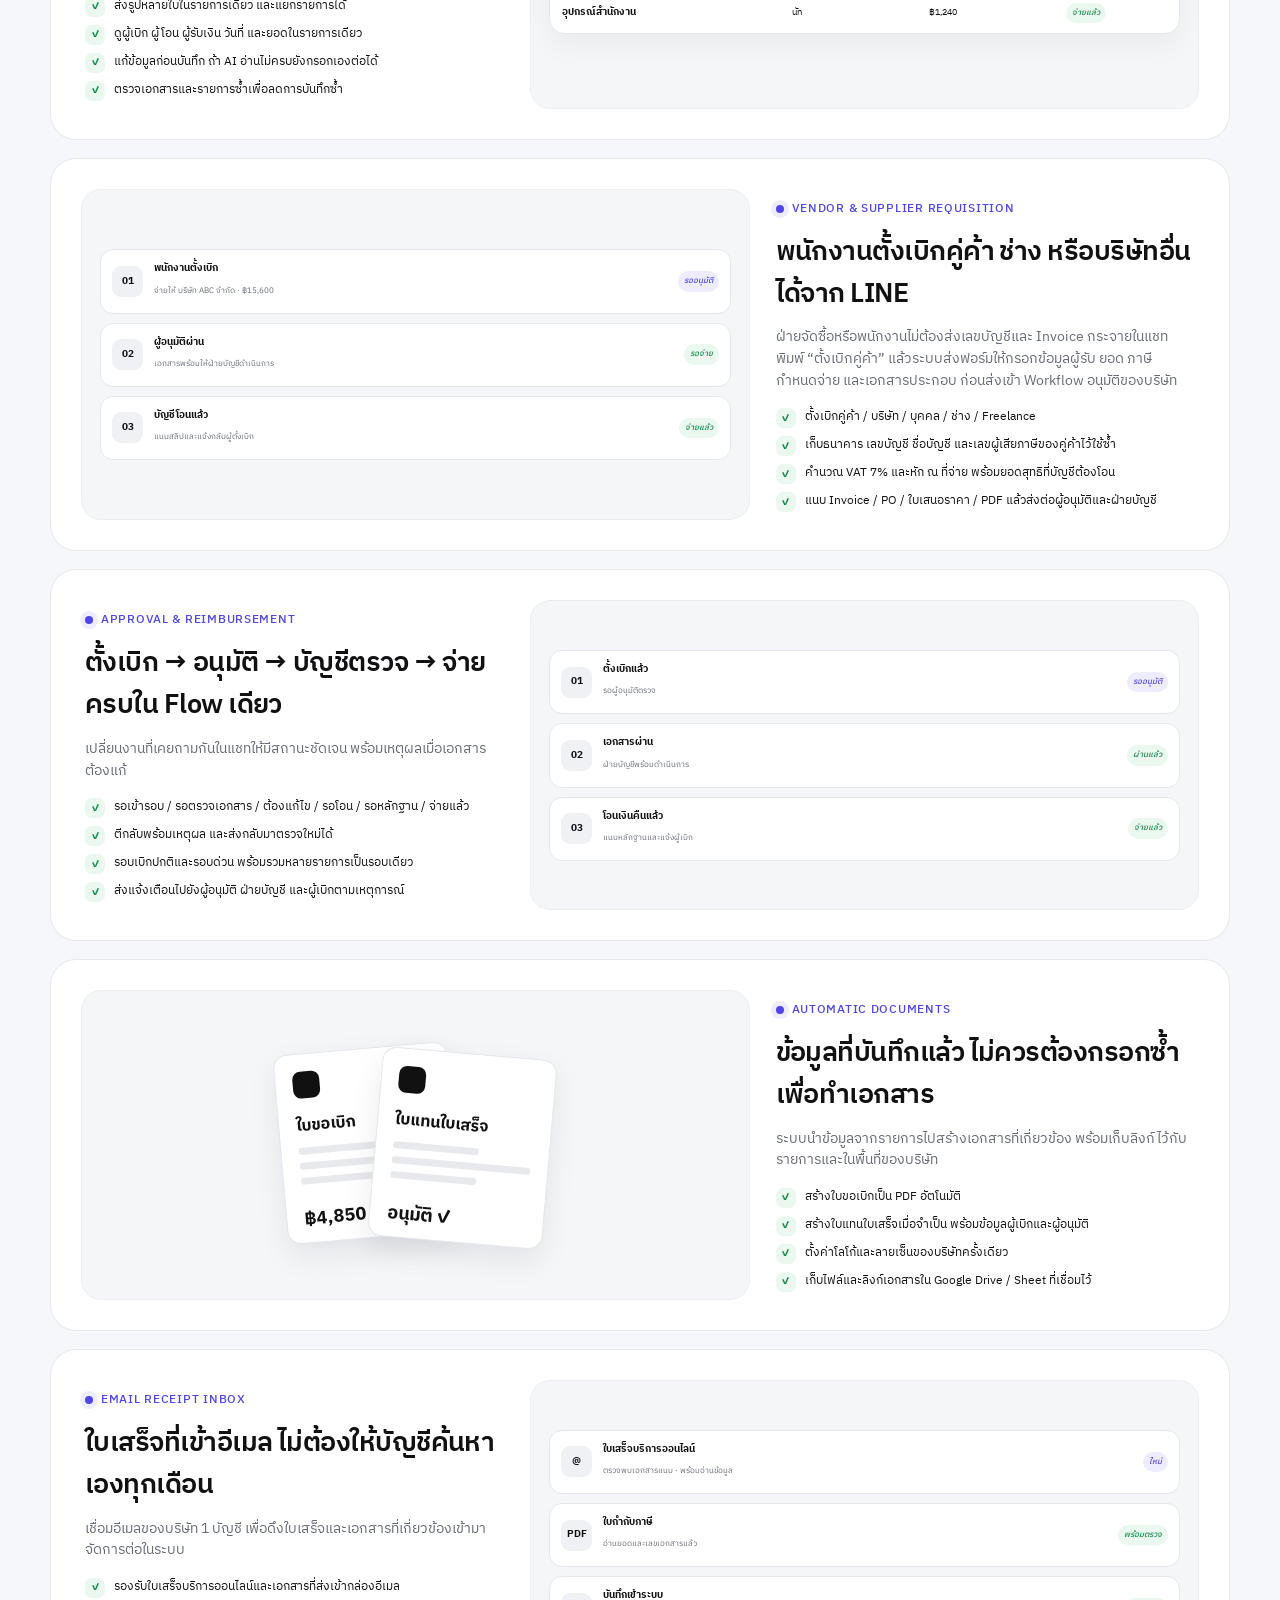
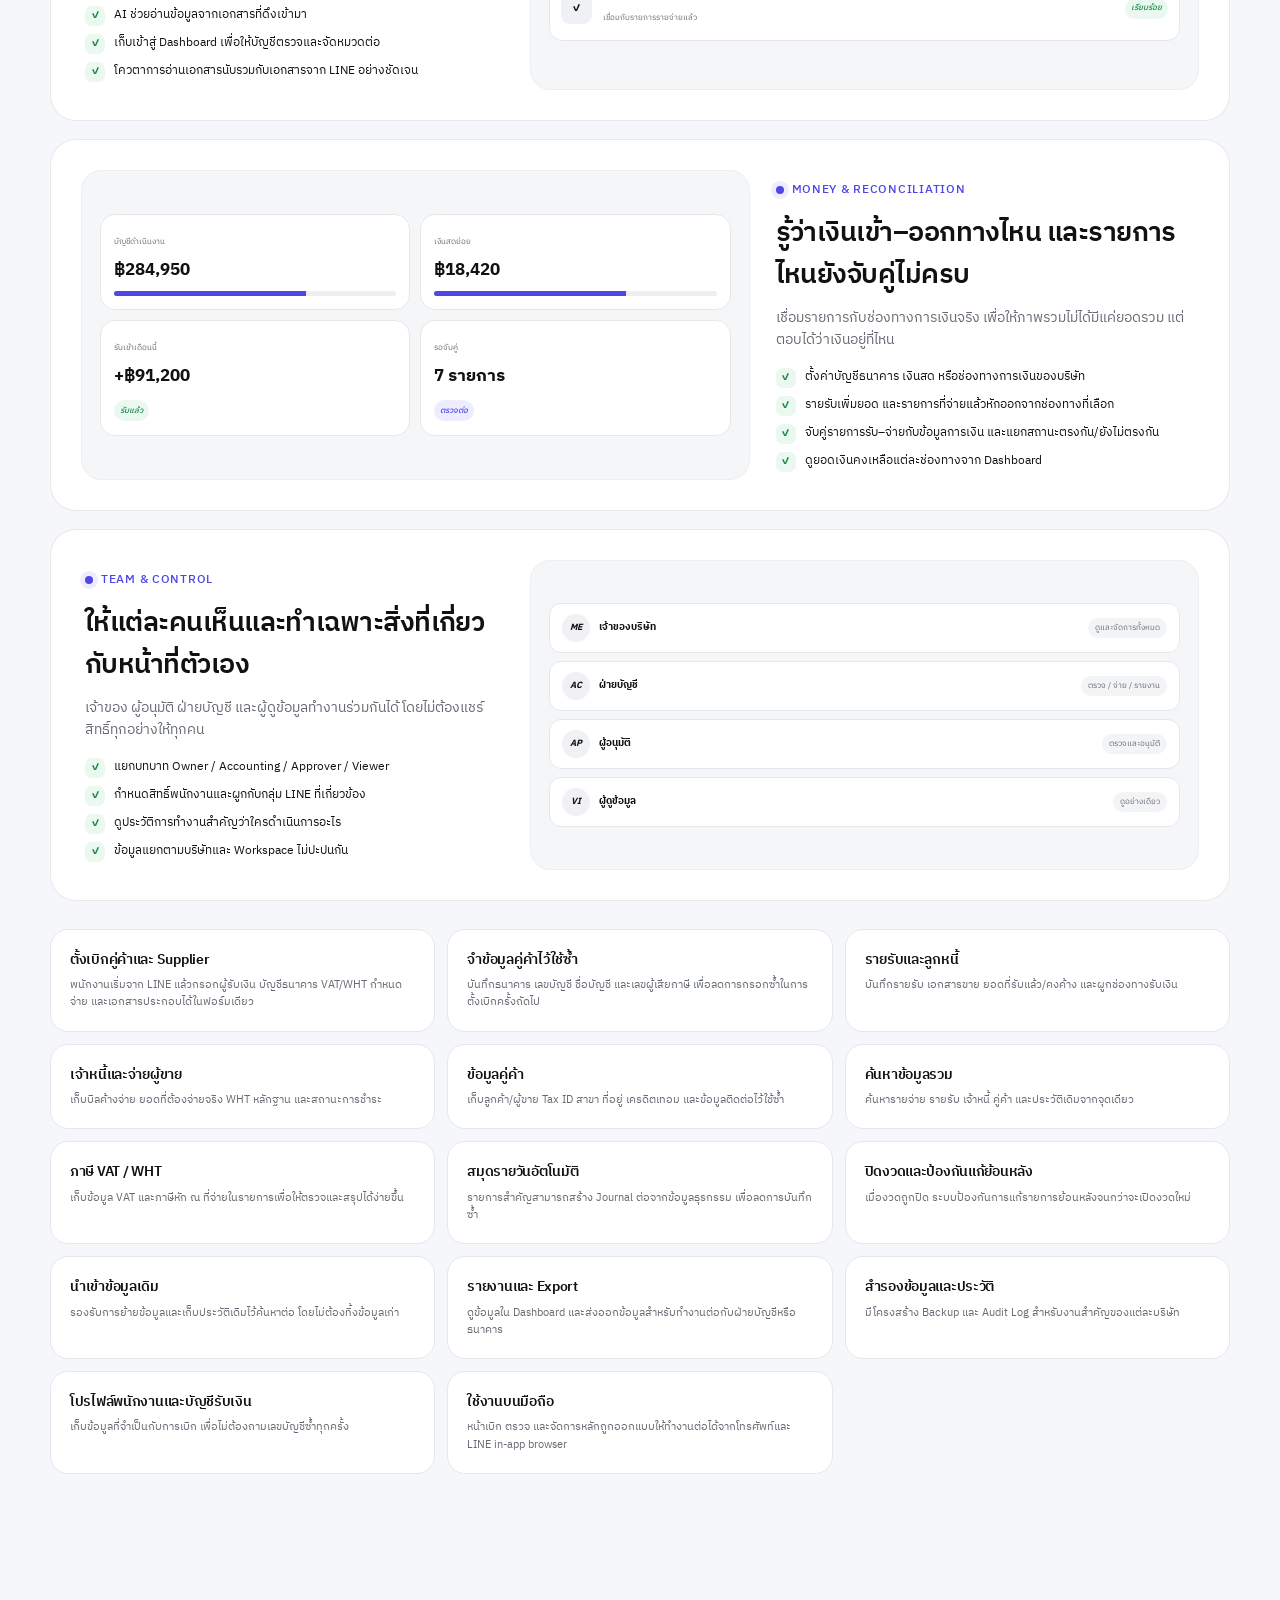
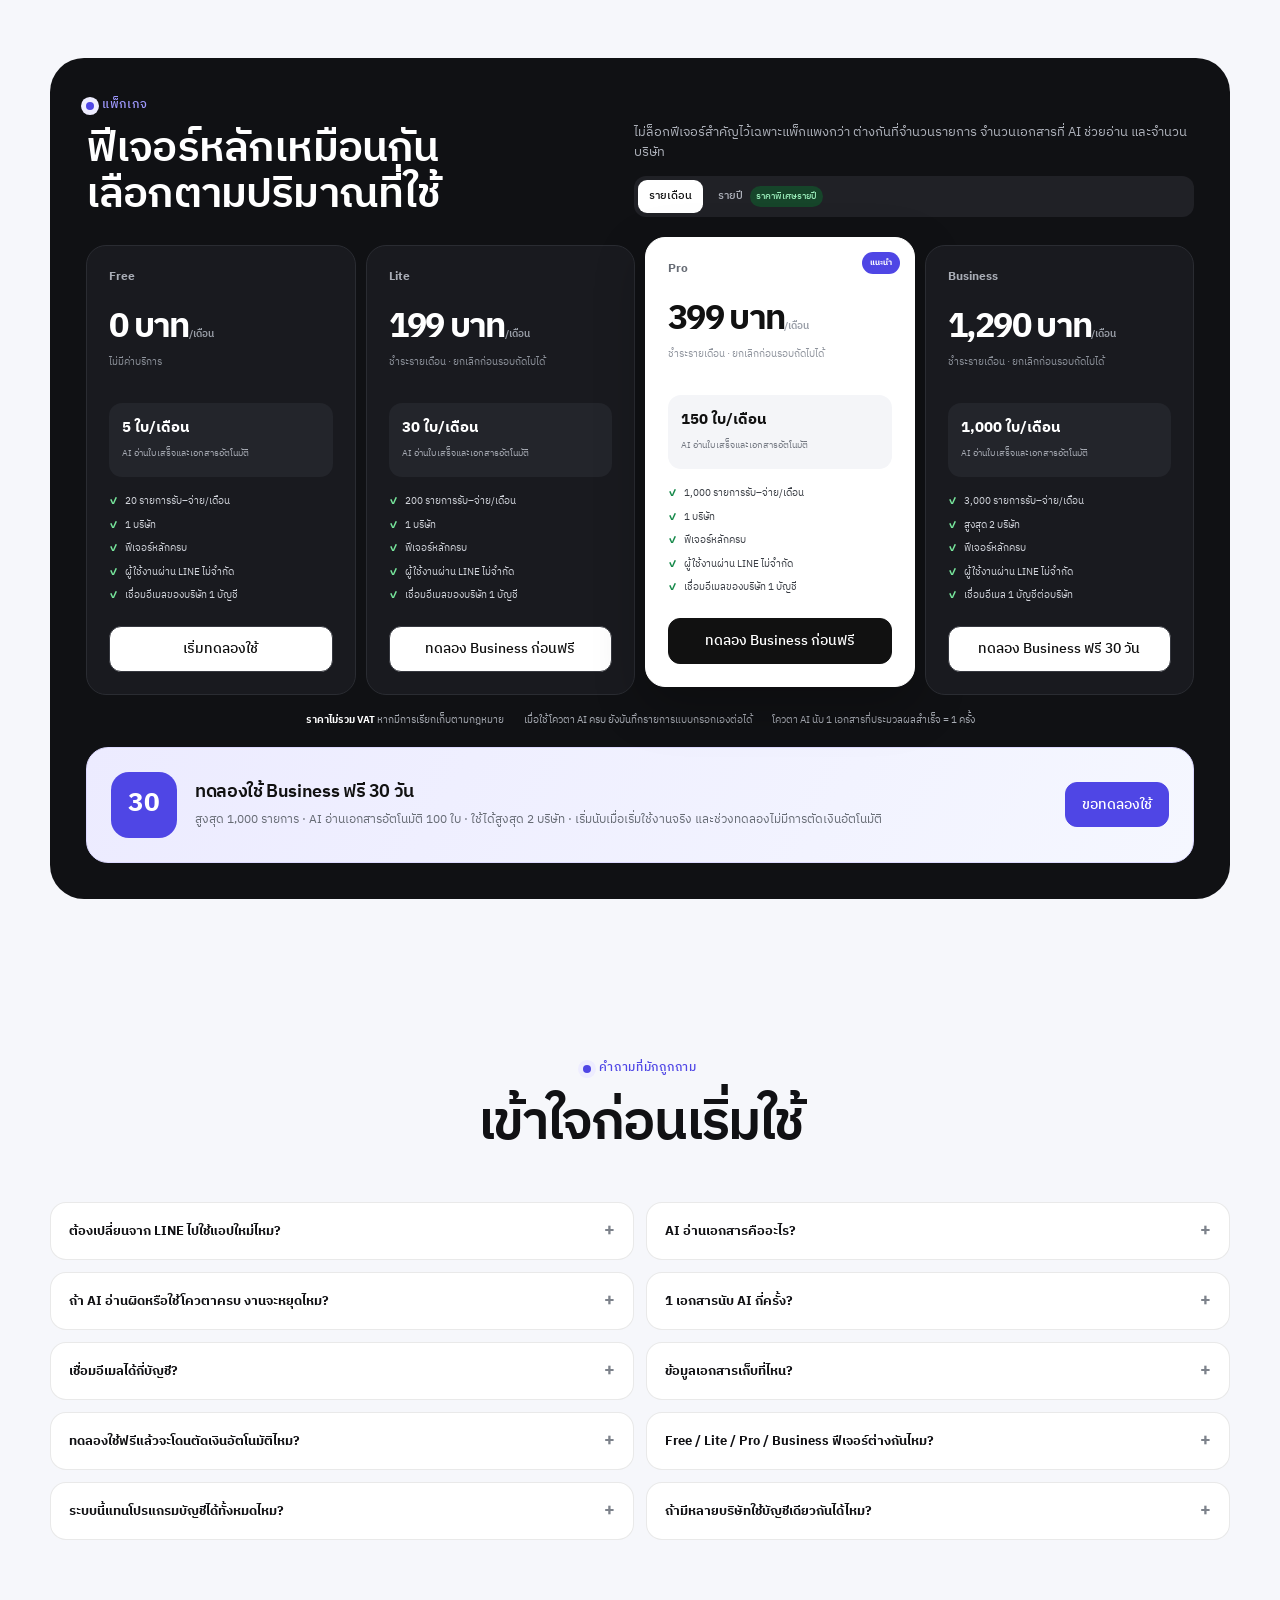
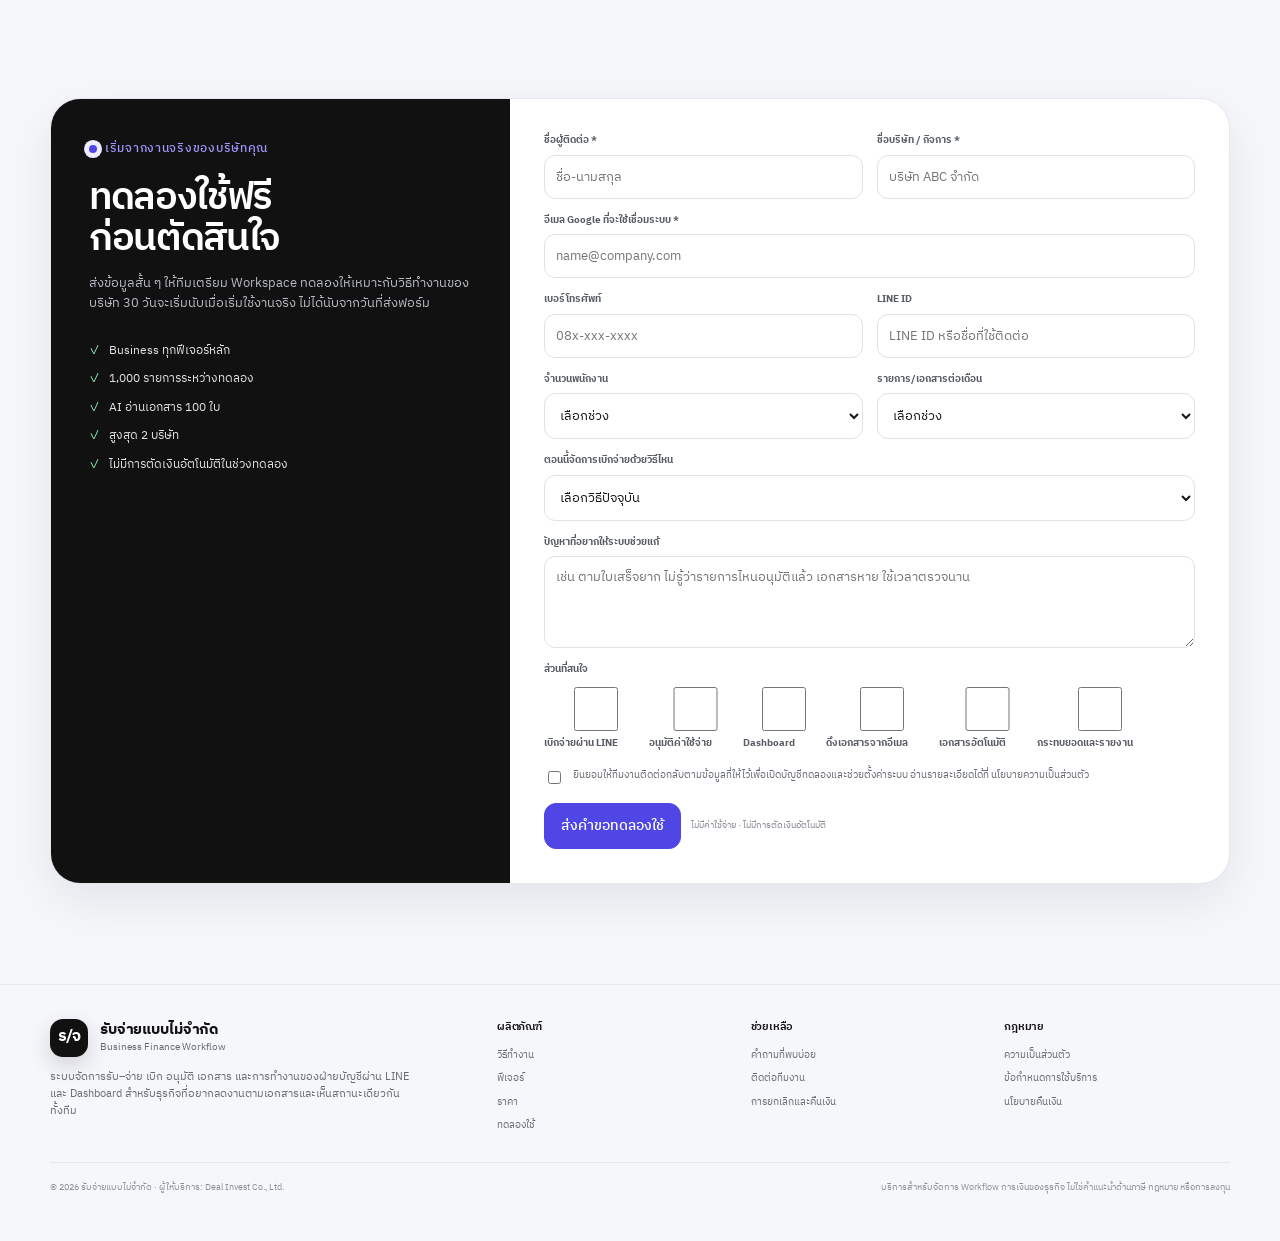
==== commit accf68ca: "Add files via upload" ====
--- a/index.html
+++ b/index.html
@@ -3,7 +3,7 @@
 <head>
 <meta charset="utf-8">
 <meta name="viewport" content="width=device-width,initial-scale=1">
-<meta name="theme-color" content="#f6f7fb">
+<meta name="theme-color" content="#f7f8fc">
 <title>รับจ่ายแบบไม่จำกัด — เบิก จ่าย เก็บเอกสาร จบใน LINE</title>
 <meta name="description" content="ระบบจัดการรับ–จ่าย ตั้งเบิกคู่ค้า เบิกค่าใช้จ่าย อนุมัติ และจ่ายเงินสำหรับธุรกิจ ผ่าน LINE พร้อม AI อ่านเอกสาร VAT/WHT หลักฐานการโอน Google Drive และ Dashboard ในระบบเดียว">
 <link rel="icon" href="assets/favicon.svg" type="image/svg+xml">
@@ -61,7 +61,7 @@
   --v5-muted:#6f727a;
   --v5-line:rgba(17,17,20,.09);
   --v5-soft:#f7f7f9;
-  --v5-accent:#5147f5;
+  --v5-accent:#4f46e5;
 }
 
 /* ทำให้ IBM Plex Sans Thai ดูเบาและคมขึ้น */
@@ -101,7 +101,7 @@
   position:relative;
   overflow:hidden;
   background:
-    radial-gradient(700px 400px at 78% 24%, rgba(81,71,245,.055), transparent 60%),
+    radial-gradient(700px 400px at 78% 24%, rgba(79,70,229,.055), transparent 60%),
     linear-gradient(180deg,#f8f8fb 0%,#f7f8fb 58%,#fafafa 100%) !important;
 }
 .hero::before{
@@ -112,7 +112,7 @@
   border-radius:50%;
   top:-210px;
   left:-180px;
-  background:rgba(81,71,245,.035);
+  background:rgba(79,70,229,.035);
   pointer-events:none;
 }
 
@@ -192,7 +192,7 @@
     padding:6px 10px !important;
     margin-bottom:18px !important;
     border-radius:999px !important;
-    background:rgba(81,71,245,.075) !important;
+    background:rgba(79,70,229,.075) !important;
     color:var(--v5-accent) !important;
     font-size:12px !important;
     font-weight:500 !important;
@@ -242,10 +242,10 @@
     font-weight:500 !important;
   }
   .hero-actions .accent{
-    background:linear-gradient(135deg,#574cf6 0%,#4b43eb 100%) !important;
+    background:linear-gradient(135deg,#5b55ee 0%,#4f46e5 100%) !important;
     color:#fff !important;
     border:0 !important;
-    box-shadow:0 12px 28px rgba(81,71,245,.20) !important;
+    box-shadow:0 12px 28px rgba(79,70,229,.20) !important;
   }
   .hero-actions .hero-secondary{
     width:auto !important;
